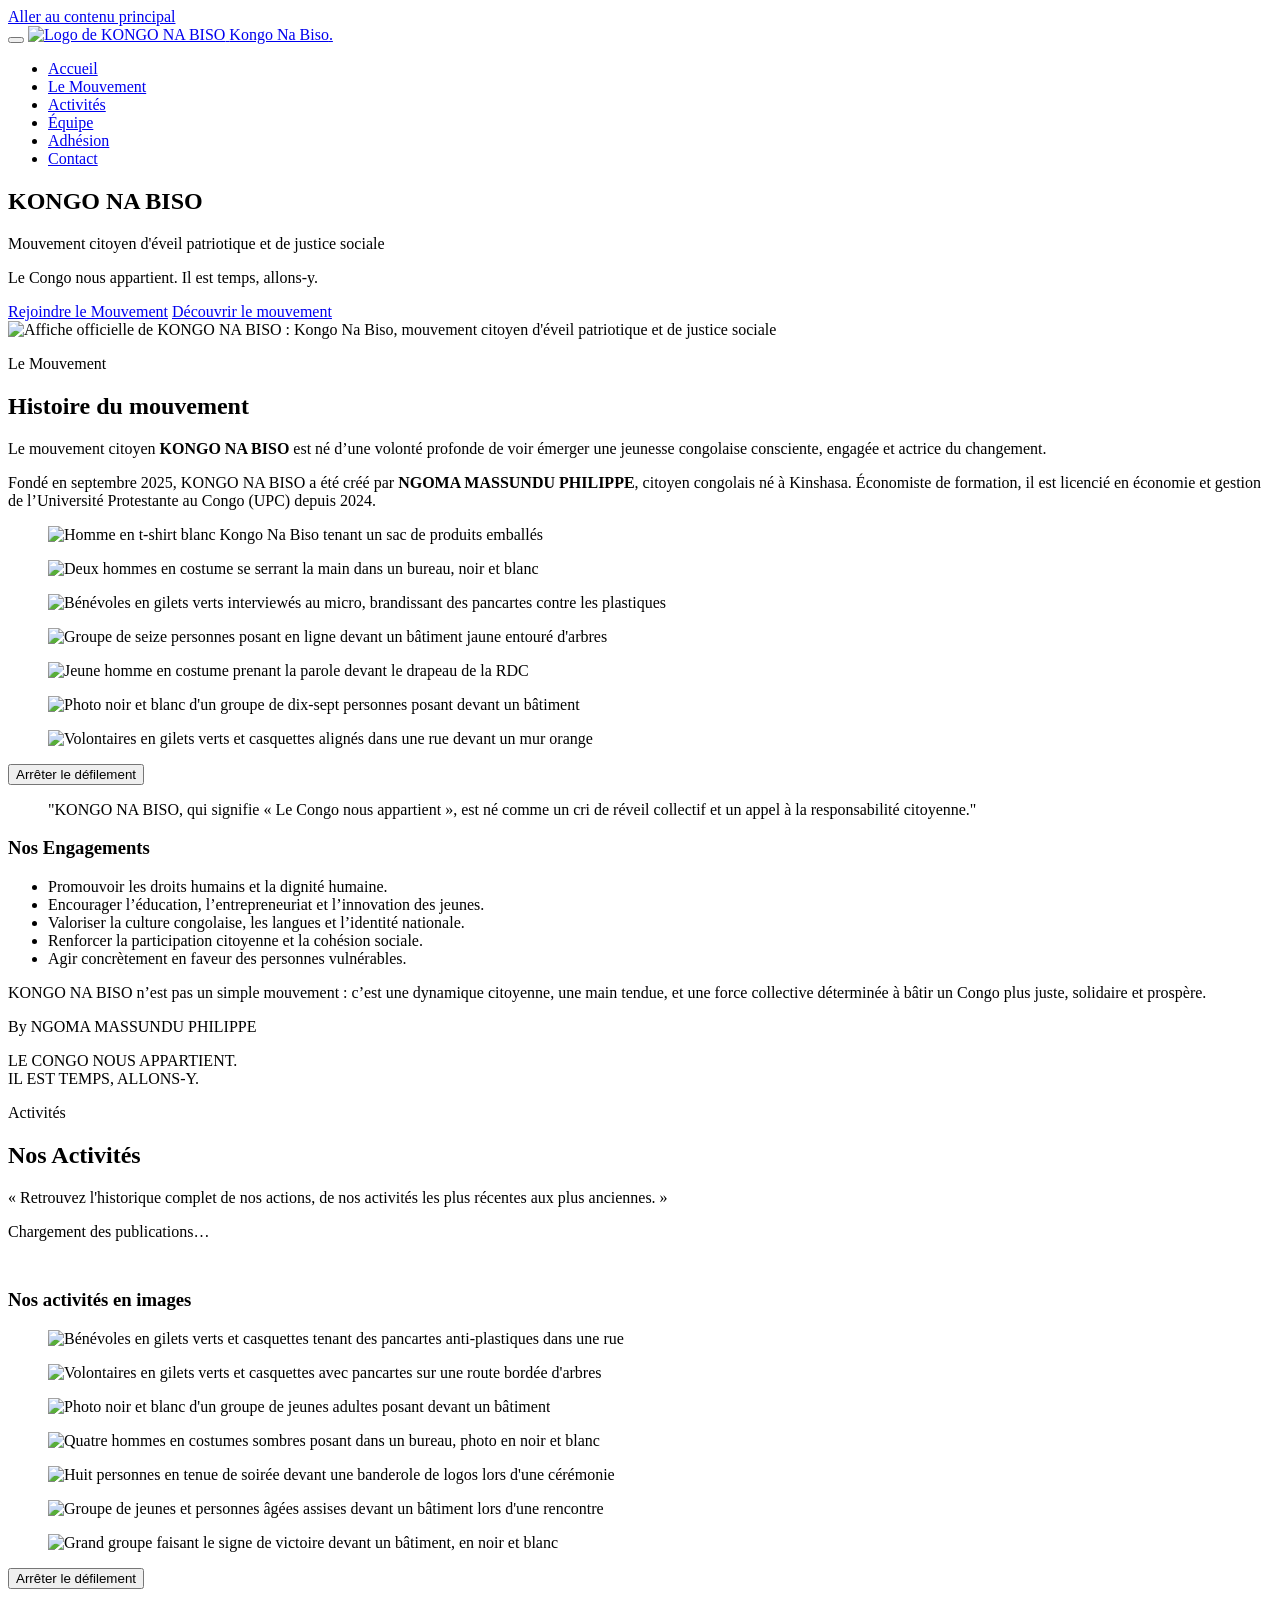
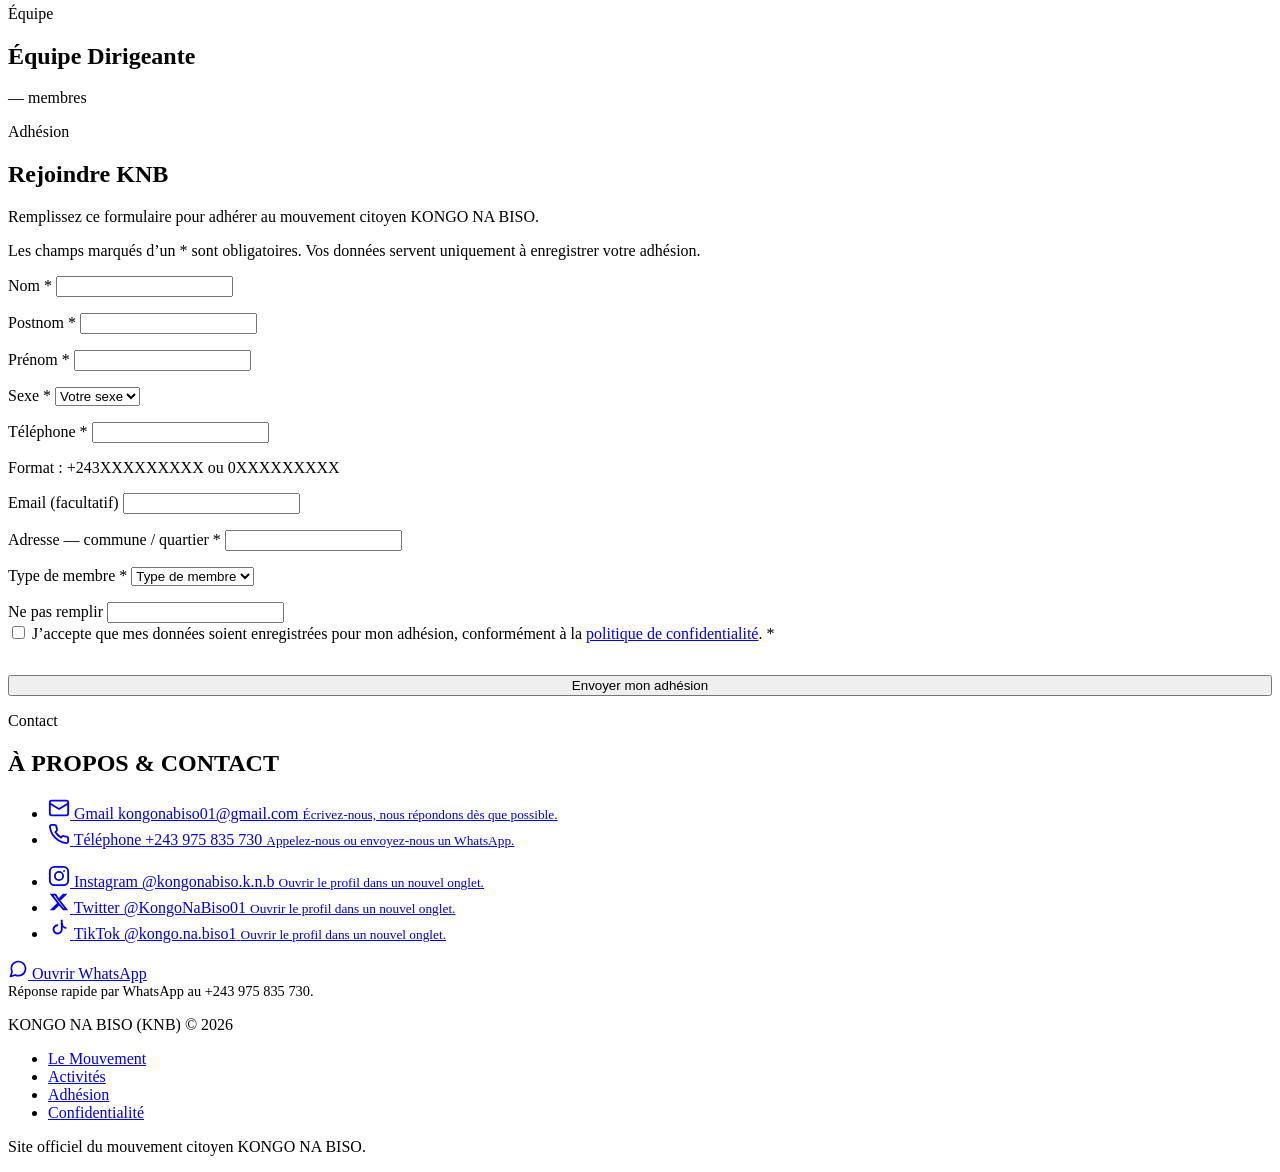
==== index.html @ eebf5d8b "Update index.html" ====
<!DOCTYPE html>
<html lang="fr">
<head>
  <meta charset="UTF-8">
  <meta name="viewport" content="width=device-width, initial-scale=1.0">
  <title>KONGO NA BISO - Officiel</title>
  <meta name="description" content="Découvrez KONGO NA BISO, le mouvement pour la jeunesse et le développement.">
  <meta name="google-site-verification" content="Lcbsuj1NJbcCSlOqM9GYI_Rh5IQ0i0ESeaaQIp2cb-8">
  <link rel="canonical" href="https://kongo-na-biso.pages.dev/">

  <!-- Open Graph / Facebook -->
  <meta property="og:type" content="website">
  <meta property="og:url" content="https://kongo-na-biso.pages.dev/">
  <meta property="og:title" content="KONGO NA BISO - Officiel">
  <meta property="og:description" content="Découvrez KONGO NA BISO, le mouvement pour la jeunesse et le développement.">
  <meta property="og:image" content="https://kongo-na-biso.pages.dev/assets/img/og-image.jpg">
  <meta property="og:locale" content="fr_FR">
  <meta property="og:site_name" content="KONGO NA BISO">

  <!-- Twitter Card -->
  <meta name="twitter:card" content="summary_large_image">
  <meta name="twitter:url" content="https://kongo-na-biso.pages.dev/">
  <meta name="twitter:title" content="KONGO NA BISO - Officiel">
  <meta name="twitter:description" content="Découvrez KONGO NA BISO, le mouvement pour la jeunesse et le développement.">
  <meta name="twitter:image" content="https://kongo-na-biso.pages.dev/assets/img/og-image.jpg">

  <meta name="theme-color" content="#00a8e8">

  <!-- Favicon -->
  <link rel="icon" href="assets/img/favicon.ico" sizes="any">
  <link rel="icon" type="image/png" sizes="32x32" href="assets/img/favicon-32.png">
  <link rel="apple-touch-icon" href="assets/img/apple-touch-icon.png">

  <!-- Polices : Montserrat (titres) + Open Sans (texte) -->
  <link rel="preconnect" href="https://fonts.googleapis.com">
  <link rel="preconnect" href="https://fonts.gstatic.com" crossorigin>
  <link href="https://fonts.googleapis.com/css2?family=Montserrat:wght@700;800&family=Open+Sans:wght@400;600&display=swap" rel="stylesheet">

  <link rel="stylesheet" href="styles.css">
  <!-- Ajout de la classe .js AVANT le premier rendu (évite un flash des animations) -->
  <script>document.documentElement.classList.add('js');</script>
  <script src="app.js" defer></script>
</head>
<body>
  <a class="skip-link" href="#contenu">Aller au contenu principal</a>

  <!-- ================================================================ EN-TÊTE -->
  <header class="site-header" id="site-header">
    <div class="container header-inner">
      <button class="burger" id="burger-btn" type="button" aria-expanded="false" aria-controls="site-nav" aria-label="Ouvrir le menu de navigation">
        <span aria-hidden="true"></span>
      </button>

      <a class="brand" href="#accueil">
        <img src="assets/img/logo.webp" alt="Logo de KONGO NA BISO" width="40" height="40">
        <span class="brand-name">Kongo Na Biso<span class="dot">.</span></span>
      </a>

      <nav class="site-nav" id="site-nav" aria-label="Navigation principale">
        <ul>
          <li><a href="#accueil">Accueil</a></li>
          <li><a href="#mouvement">Le Mouvement</a></li>
          <li><a href="#activites">Activités</a></li>
          <li><a href="#equipe">Équipe</a></li>
          <li><a href="#adhesion">Adhésion</a></li>
          <li><a href="#contact">Contact</a></li>
        </ul>
      </nav>
    </div>
  </header>
  <div class="nav-backdrop" id="nav-backdrop"></div>

  <main id="contenu">

    <!-- ============================================================== ACCUEIL -->
    <section class="hero" id="accueil" aria-labelledby="hero-title">
      <div class="container hero-inner">
        <div class="hero-copy">
          <h1 id="hero-title" class="hero-anim d1">KONGO NA BISO</h1>
          <p class="hero-sub hero-anim d2">Mouvement citoyen d'éveil patriotique et de justice sociale</p>
          <p class="hero-slogan hero-anim d3">Le Congo nous appartient. Il est temps, allons-y.</p>
          <div class="hero-cta hero-anim d4">
            <a class="btn btn-primary" href="#adhesion">Rejoindre le Mouvement</a>
            <a class="btn btn-ghost" href="#mouvement">Découvrir le mouvement</a>
          </div>
        </div>
      </div>

      <div class="hero-media">
        <picture>
          <source srcset="assets/img/hero-bg.webp" type="image/webp">
          <img src="assets/img/hero-bg.jpg"
               alt="Affiche officielle de KONGO NA BISO : Kongo Na Biso, mouvement citoyen d'éveil patriotique et de justice sociale"
               width="1120" height="960" fetchpriority="high" id="hero-img">
        </picture>
      </div>
    </section>

    <!-- ========================================================== LE MOUVEMENT -->
    <section class="section" id="mouvement" aria-labelledby="mouvement-title">
      <div class="container">
        <header class="section-head reveal">
          <p class="section-kicker">Le Mouvement</p>
          <h2 id="mouvement-title">Histoire du mouvement</h2>
        </header>

        <div class="prose">
          <p class="reveal">Le mouvement citoyen <strong>KONGO NA BISO</strong> est né d’une volonté profonde de voir émerger une jeunesse congolaise consciente, engagée et actrice du changement.</p>

          <p class="reveal reveal-d1">Fondé en septembre 2025, KONGO NA BISO a été créé par <strong>NGOMA MASSUNDU PHILIPPE</strong>, citoyen congolais né à Kinshasa. Économiste de formation, il est licencié en économie et gestion de l’Université Protestante au Congo (UPC) depuis 2024.</p>
        </div>

        <div class="marquee reveal" data-marquee>
          <div class="marquee-track">
            <figure><img src="assets/img/mouv1.webp" alt="Homme en t-shirt blanc Kongo Na Biso tenant un sac de produits emballés" width="720" height="1080" loading="lazy" decoding="async"></figure>
            <figure><img src="assets/img/mouv2.webp" alt="Deux hommes en costume se serrant la main dans un bureau, noir et blanc" width="800" height="1067" loading="lazy" decoding="async"></figure>
            <figure><img src="assets/img/mouv3.webp" alt="Bénévoles en gilets verts interviewés au micro, brandissant des pancartes contre les plastiques" width="724" height="1080" loading="lazy" decoding="async"></figure>
            <figure><img src="assets/img/mouv4.webp" alt="Groupe de seize personnes posant en ligne devant un bâtiment jaune entouré d'arbres" width="800" height="533" loading="lazy" decoding="async"></figure>
            <figure><img src="assets/img/mouv5.webp" alt="Jeune homme en costume prenant la parole devant le drapeau de la RDC" width="800" height="533" loading="lazy" decoding="async"></figure>
            <figure><img src="assets/img/mouv6.webp" alt="Photo noir et blanc d'un groupe de dix-sept personnes posant devant un bâtiment" width="800" height="444" loading="lazy" decoding="async"></figure>
            <figure><img src="assets/img/mouv7.webp" alt="Volontaires en gilets verts et casquettes alignés dans une rue devant un mur orange" width="800" height="536" loading="lazy" decoding="async"></figure>
          </div>
        </div>
        <div class="marquee-tools">
          <button class="marquee-toggle" type="button" data-marquee-toggle aria-pressed="false">Arrêter le défilement</button>
        </div>

        <blockquote class="quote reveal">
          <p data-typewriter>"KONGO NA BISO, qui signifie « Le Congo nous appartient », est né comme un cri de réveil collectif et un appel à la responsabilité citoyenne."</p>
        </blockquote>

        <div class="prose">
          <h3 class="reveal">Nos Engagements</h3>
          <ul class="engagements reveal">
            <li>Promouvoir les droits humains et la dignité humaine.</li>
            <li>Encourager l’éducation, l’entrepreneuriat et l’innovation des jeunes.</li>
            <li>Valoriser la culture congolaise, les langues et l’identité nationale.</li>
            <li>Renforcer la participation citoyenne et la cohésion sociale.</li>
            <li>Agir concrètement en faveur des personnes vulnérables.</li>
          </ul>

          <p class="reveal reveal-d1">KONGO NA BISO n’est pas un simple mouvement : c’est une dynamique citoyenne, une main tendue, et une force collective déterminée à bâtir un Congo plus juste, solidaire et prospère.</p>

          <p class="signature reveal reveal-d2">By NGOMA MASSUNDU PHILIPPE</p>

          <p class="closing-tag reveal reveal-d2">LE CONGO NOUS APPARTIENT.<br>IL EST TEMPS, ALLONS-Y.</p>
        </div>
      </div>
    </section>

    <!-- ============================================================ ACTIVITÉS -->
    <section class="section section-alt" id="activites" aria-labelledby="activites-title">
      <div class="container">
        <header class="section-head reveal">
          <p class="section-kicker">Activités</p>
          <h2 id="activites-title">Nos Activités</h2>
          <p class="section-lead">« Retrouvez l'historique complet de nos actions, de nos activités les plus récentes aux plus anciennes. »</p>
        </header>

        <div id="activities-grid" class="cards-grid" aria-live="polite"></div>
        <div id="activities-status" class="feed-status" role="status">
          <p>Chargement des publications…</p>
        </div>
        <noscript>
          <div class="feed-status"><p>Activez JavaScript pour afficher la liste de nos publications.</p></div>
        </noscript>

        <h3 class="reveal" style="margin-top: clamp(2rem, 5vw, 3rem);">Nos activités en images</h3>
        <div class="marquee reveal" data-marquee>
          <div class="marquee-track">
            <figure><img src="assets/img/photo2.webp" alt="Bénévoles en gilets verts et casquettes tenant des pancartes anti-plastiques dans une rue" width="800" height="495" loading="lazy" decoding="async"></figure>
            <figure><img src="assets/img/photo3.webp" alt="Volontaires en gilets verts et casquettes avec pancartes sur une route bordée d'arbres" width="800" height="533" loading="lazy" decoding="async"></figure>
            <figure><img src="assets/img/photo4.webp" alt="Photo noir et blanc d'un groupe de jeunes adultes posant devant un bâtiment" width="800" height="445" loading="lazy" decoding="async"></figure>
            <figure><img src="assets/img/photo5.webp" alt="Quatre hommes en costumes sombres posant dans un bureau, photo en noir et blanc" width="800" height="1067" loading="lazy" decoding="async"></figure>
            <figure><img src="assets/img/photo6.webp" alt="Huit personnes en tenue de soirée devant une banderole de logos lors d'une cérémonie" width="800" height="533" loading="lazy" decoding="async"></figure>
            <figure><img src="assets/img/photo7.webp" alt="Groupe de jeunes et personnes âgées assises devant un bâtiment lors d'une rencontre" width="800" height="533" loading="lazy" decoding="async"></figure>
            <figure><img src="assets/img/photo8.webp" alt="Grand groupe faisant le signe de victoire devant un bâtiment, en noir et blanc" width="800" height="481" loading="lazy" decoding="async"></figure>
          </div>
        </div>
        <div class="marquee-tools">
          <button class="marquee-toggle" type="button" data-marquee-toggle aria-pressed="false">Arrêter le défilement</button>
        </div>
      </div>
    </section>

    <!-- ================================================================ ÉQUIPE -->
    <section class="section" id="equipe" aria-labelledby="equipe-title">
      <div class="container">
        <header class="section-head reveal">
          <p class="section-kicker">Équipe</p>
          <h2 id="equipe-title">Équipe Dirigeante</h2>
          <p class="team-count"><span id="team-count" data-count="0">—</span> <span class="team-count-label">membres</span></p>
        </header>

        <div id="team-grid" class="team-grid" aria-live="polite">
          <!-- Squelettes de chargement (remplacés par data/membres.json) -->
          <div class="skeleton-card" aria-hidden="true"><div class="skeleton-img"></div><div class="skeleton-line"></div><div class="skeleton-line short"></div></div>
          <div class="skeleton-card" aria-hidden="true"><div class="skeleton-img"></div><div class="skeleton-line"></div><div class="skeleton-line short"></div></div>
          <div class="skeleton-card" aria-hidden="true"><div class="skeleton-img"></div><div class="skeleton-line"></div><div class="skeleton-line short"></div></div>
          <div class="skeleton-card" aria-hidden="true"><div class="skeleton-img"></div><div class="skeleton-line"></div><div class="skeleton-line short"></div></div>
          <div class="skeleton-card" aria-hidden="true"><div class="skeleton-img"></div><div class="skeleton-line"></div><div class="skeleton-line short"></div></div>
          <div class="skeleton-card" aria-hidden="true"><div class="skeleton-img"></div><div class="skeleton-line"></div><div class="skeleton-line short"></div></div>
        </div>
        <div id="team-status" class="feed-status" role="status" hidden></div>
        <noscript>
          <div class="feed-status"><p>Activez JavaScript pour afficher l'équipe dirigeante. Vous pouvez aussi nous écrire à kongonabiso01@gmail.com.</p></div>
        </noscript>
      </div>
    </section>

    <!-- ============================================================= ADHÉSION -->
    <section class="section section-alt" id="adhesion" aria-labelledby="adhesion-title">
      <div class="container">
        <header class="section-head center reveal">
          <p class="section-kicker">Adhésion</p>
          <h2 id="adhesion-title">Rejoindre KNB</h2>
          <p class="section-lead">Remplissez ce formulaire pour adhérer au mouvement citoyen KONGO NA BISO.</p>
        </header>

        <div class="form-wrap reveal">
          <div id="form-status" class="form-status" role="alert" hidden></div>

          <form id="adhesion-form" novalidate>
            <p class="form-intro">Les champs marqués d’un <span class="req" aria-hidden="true">*</span> sont obligatoires. Vos données servent uniquement à enregistrer votre adhésion.</p>

            <div class="form-grid cols-2">
              <div class="field">
                <label for="f-nom">Nom <span class="req" aria-hidden="true">*</span></label>
                <input type="text" id="f-nom" name="nom" autocomplete="family-name" required aria-describedby="e-nom">
                <p class="field-error" id="e-nom"></p>
              </div>

              <div class="field">
                <label for="f-postnom">Postnom <span class="req" aria-hidden="true">*</span></label>
                <input type="text" id="f-postnom" name="postnom" required aria-describedby="e-postnom">
                <p class="field-error" id="e-postnom"></p>
              </div>

              <div class="field">
                <label for="f-prenom">Prénom <span class="req" aria-hidden="true">*</span></label>
                <input type="text" id="f-prenom" name="prenom" autocomplete="given-name" required aria-describedby="e-prenom">
                <p class="field-error" id="e-prenom"></p>
              </div>

              <div class="field">
                <label for="f-sexe">Sexe <span class="req" aria-hidden="true">*</span></label>
                <select id="f-sexe" name="sexe" required aria-describedby="e-sexe">
                  <option value="" selected disabled>Votre sexe</option>
                  <option value="M">Masculin</option>
                  <option value="F">Féminin</option>
                </select>
                <p class="field-error" id="e-sexe"></p>
              </div>

              <div class="field">
                <label for="f-telephone">Téléphone <span class="req" aria-hidden="true">*</span></label>
                <input type="tel" id="f-telephone" name="telephone" inputmode="tel" autocomplete="tel" required aria-describedby="h-telephone e-telephone">
                <p class="hint" id="h-telephone">Format : +243XXXXXXXXX ou 0XXXXXXXXX</p>
                <p class="field-error" id="e-telephone"></p>
              </div>

              <div class="field">
                <label for="f-email">Email (facultatif)</label>
                <input type="email" id="f-email" name="email" autocomplete="email" aria-describedby="e-email">
                <p class="field-error" id="e-email"></p>
              </div>

              <div class="field span-2">
                <label for="f-adresse">Adresse — commune / quartier <span class="req" aria-hidden="true">*</span></label>
                <input type="text" id="f-adresse" name="adresse" autocomplete="street-address" required aria-describedby="e-adresse">
                <p class="field-error" id="e-adresse"></p>
              </div>

              <div class="field span-2">
                <label for="f-type">Type de membre <span class="req" aria-hidden="true">*</span></label>
                <select id="f-type" name="type_membre" required aria-describedby="e-type">
                  <option value="" selected disabled>Type de membre</option>
                  <option value="Actif">Membre Actif</option>
                  <option value="Passif">Membre Passif</option>
                </select>
                <p class="field-error" id="e-type"></p>
              </div>
            </div>

            <!-- Champ piège anti-robot : doit rester vide -->
            <div class="honeypot" aria-hidden="true">
              <label for="f-website">Ne pas remplir</label>
              <input type="text" id="f-website" name="website" tabindex="-1" autocomplete="off">
            </div>

            <!-- Emplacement Cloudflare Turnstile (activé si TURNSTILE_SITE_KEY est renseigné) -->
            <div id="turnstile-slot"></div>

            <div class="consent">
              <input type="checkbox" id="f-consentement" name="consentement" required aria-describedby="e-consentement">
              <label for="f-consentement">J’accepte que mes données soient enregistrées pour mon adhésion, conformément à la <a href="confidentialite.html" target="_blank" rel="noopener noreferrer">politique de confidentialité</a>. <span class="req" aria-hidden="true">*</span></label>
            </div>
            <p class="field-error" id="e-consentement"></p>

            <button type="submit" class="btn btn-primary" id="submit-btn" style="width: 100%; margin-top: 1rem;">
              Envoyer mon adhésion
            </button>
          </form>

          <div id="form-success" class="form-success" hidden>
            <div class="check" aria-hidden="true">
              <svg width="30" height="30" viewBox="0 0 24 24" fill="none" stroke="#fff" stroke-width="3" stroke-linecap="round" stroke-linejoin="round"><polyline points="20 6 9 17 4 12"/></svg>
            </div>
            <h3>Merci, votre adhésion a bien été enregistrée</h3>
            <p>Votre demande a bien été transmise à KONGO NA BISO.</p>
            <a class="btn btn-outline" href="#accueil">Retour à l'accueil</a>
          </div>
        </div>
      </div>
    </section>

    <!-- =============================================================== CONTACT -->
    <section class="section" id="contact" aria-labelledby="contact-title">
      <div class="container">
        <header class="section-head reveal">
          <p class="section-kicker">Contact</p>
          <h2 id="contact-title">À PROPOS &amp; CONTACT</h2>
        </header>

        <div class="contact-grid">
          <ul class="contact-list reveal">
            <li>
              <a href="mailto:kongonabiso01@gmail.com">
                <svg width="22" height="22" viewBox="0 0 24 24" fill="none" stroke="currentColor" stroke-width="2" aria-hidden="true"><rect x="2" y="4" width="20" height="16" rx="2"/><path d="m2 7 10 6 10-6"/></svg>
                <span class="contact-body">
                  <span class="contact-key">Gmail</span>
                  <span class="contact-val">kongonabiso01@gmail.com</span>
                  <small>Écrivez-nous, nous répondons dès que possible.</small>
                </span>
              </a>
            </li>
            <li>
              <a href="tel:+243975835730">
                <svg width="22" height="22" viewBox="0 0 24 24" fill="none" stroke="currentColor" stroke-width="2" aria-hidden="true"><path d="M22 16.9v3a2 2 0 0 1-2.2 2 19.8 19.8 0 0 1-8.6-3.1 19.5 19.5 0 0 1-6-6A19.8 19.8 0 0 1 2.1 4.2 2 2 0 0 1 4.1 2h3a2 2 0 0 1 2 1.7c.1 1 .4 1.9.7 2.8a2 2 0 0 1-.5 2.1L8.1 9.9a16 16 0 0 0 6 6l1.3-1.3a2 2 0 0 1 2.1-.4c.9.3 1.8.6 2.8.7a2 2 0 0 1 1.7 2Z"/></svg>
                <span class="contact-body">
                  <span class="contact-key">Téléphone</span>
                  <span class="contact-val">+243 975 835 730</span>
                  <small>Appelez-nous ou envoyez-nous un WhatsApp.</small>
                </span>
              </a>
            </li>
          </ul>

          <ul class="contact-list reveal">
            <li>
              <a href="https://www.instagram.com/kongonabiso.k.n.b/" target="_blank" rel="noopener noreferrer">
                <svg width="22" height="22" viewBox="0 0 24 24" fill="none" stroke="currentColor" stroke-width="2" aria-hidden="true"><rect x="2" y="2" width="20" height="20" rx="5"/><circle cx="12" cy="12" r="4.5"/><circle cx="17.5" cy="6.5" r="1" fill="currentColor" stroke="none"/></svg>
                <span class="contact-body">
                  <span class="contact-key">Instagram</span>
                  <span class="contact-val">@kongonabiso.k.n.b</span>
                  <small>Ouvrir le profil dans un nouvel onglet.</small>
                </span>
              </a>
            </li>
            <li>
              <a href="https://twitter.com/KongoNaBiso01" target="_blank" rel="noopener noreferrer">
                <svg width="22" height="22" viewBox="0 0 24 24" fill="none" stroke="currentColor" stroke-width="2" aria-hidden="true"><path d="M4 4l7.2 9.3L4.4 20h2.1l5.6-5.7L16.8 20H20l-7.5-9.7L18.9 4h-2.1l-5.2 5.3L8.2 4H4Z"/></svg>
                <span class="contact-body">
                  <span class="contact-key">Twitter</span>
                  <span class="contact-val">@KongoNaBiso01</span>
                  <small>Ouvrir le profil dans un nouvel onglet.</small>
                </span>
              </a>
            </li>
            <li>
              <a href="https://www.tiktok.com/@kongo.na.biso1" target="_blank" rel="noopener noreferrer">
                <svg width="22" height="22" viewBox="0 0 24 24" fill="none" stroke="currentColor" stroke-width="2" aria-hidden="true"><path d="M15 3v10.5a4.5 4.5 0 1 1-4-4.5"/><path d="M15 6.5A5.5 5.5 0 0 0 20 12"/></svg>
                <span class="contact-body">
                  <span class="contact-key">TikTok</span>
                  <span class="contact-val">@kongo.na.biso1</span>
                  <small>Ouvrir le profil dans un nouvel onglet.</small>
                </span>
              </a>
            </li>
          </ul>
        </div>

        <div class="contact-actions reveal">
          <a class="btn btn-whatsapp" href="https://wa.me/243975835730?text=Bonjour%20KONGO%20NA%20BISO%2C%20je%20souhaite%20des%20informations%20sur%20le%20mouvement." target="_blank" rel="noopener noreferrer">
            <svg width="20" height="20" viewBox="0 0 24 24" fill="none" stroke="currentColor" stroke-width="2" stroke-linecap="round" stroke-linejoin="round" aria-hidden="true"><path d="M21 11.5a8.38 8.38 0 0 1-.9 3.8 8.5 8.5 0 0 1-7.6 4.7 8.38 8.38 0 0 1-3.8-.9L3 21l1.9-5.7a8.38 8.38 0 0 1-.9-3.8 8.5 8.5 0 0 1 4.7-7.6 8.38 8.38 0 0 1 3.8-.9h.5a8.48 8.48 0 0 1 8 8v.5z"/></svg>
            Ouvrir WhatsApp
          </a>
          <p class="section-lead" style="font-size: 0.9rem; margin: 0;">Réponse rapide par WhatsApp au +243 975 835 730.</p>
        </div>
      </div>
    </section>
  </main>

  <!-- ================================================================ PIED -->
  <footer class="site-footer">
    <div class="container footer-inner">
      <p class="footer-brand">KONGO NA BISO (KNB) © 2026</p>
      <nav aria-label="Liens de pied de page">
        <ul>
          <li><a href="#mouvement">Le Mouvement</a></li>
          <li><a href="#activites">Activités</a></li>
          <li><a href="#adhesion">Adhésion</a></li>
          <li><a href="confidentialite.html">Confidentialité</a></li>
        </ul>
      </nav>
      <p class="footer-legal">Site officiel du mouvement citoyen KONGO NA BISO.</p>
    </div>
  </footer>
</body>
</html>
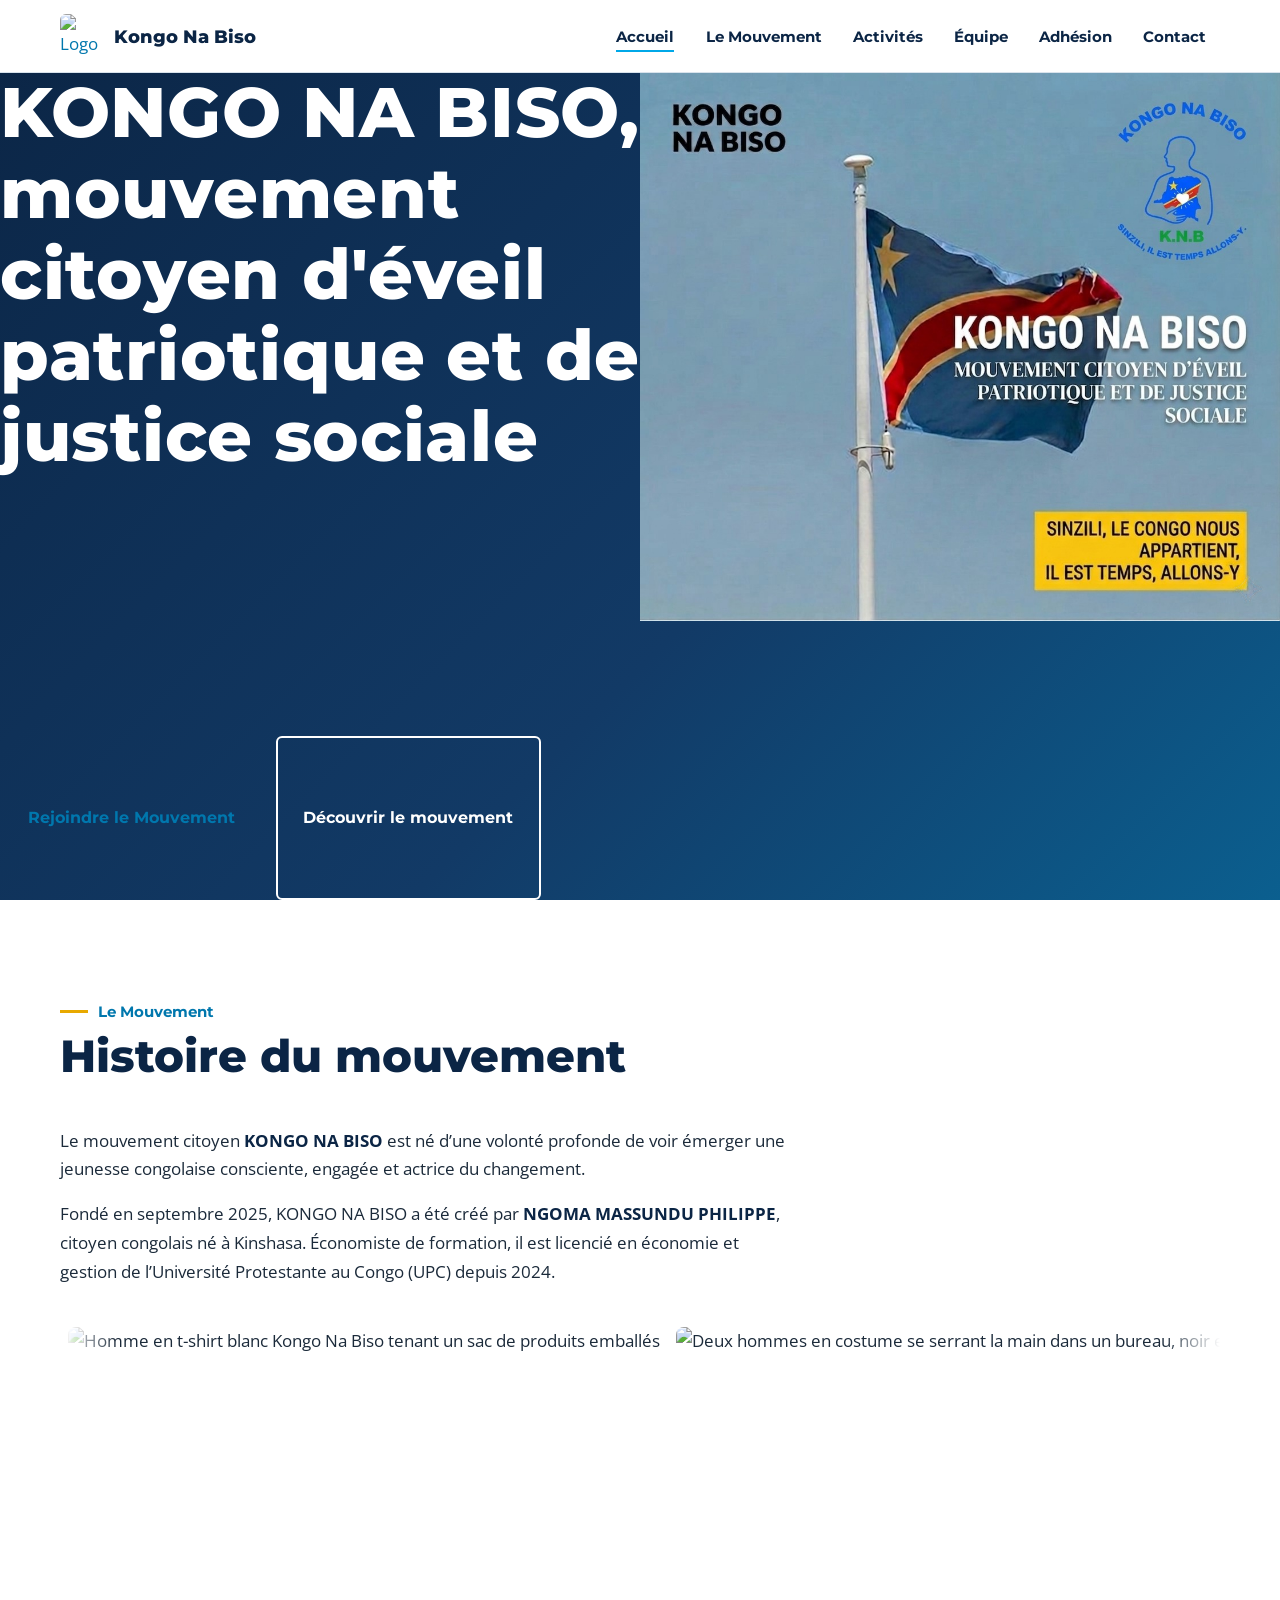
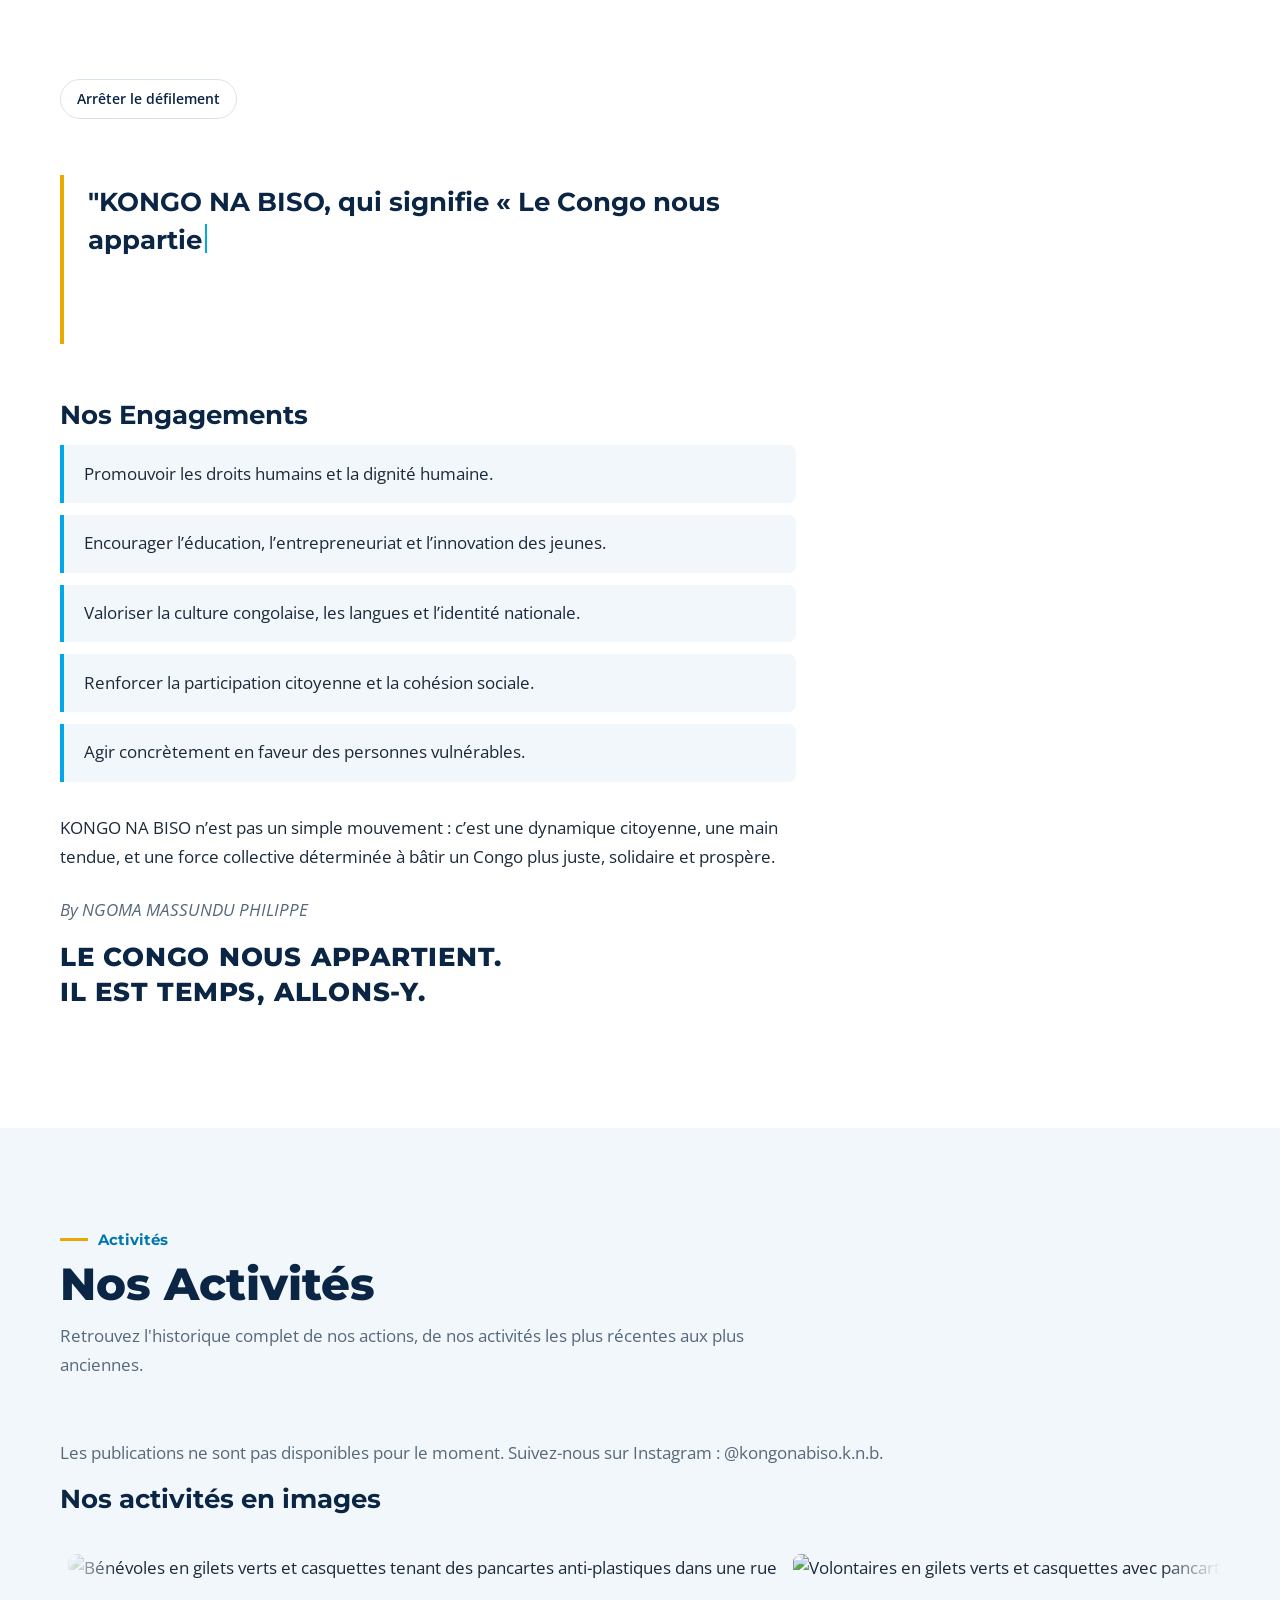
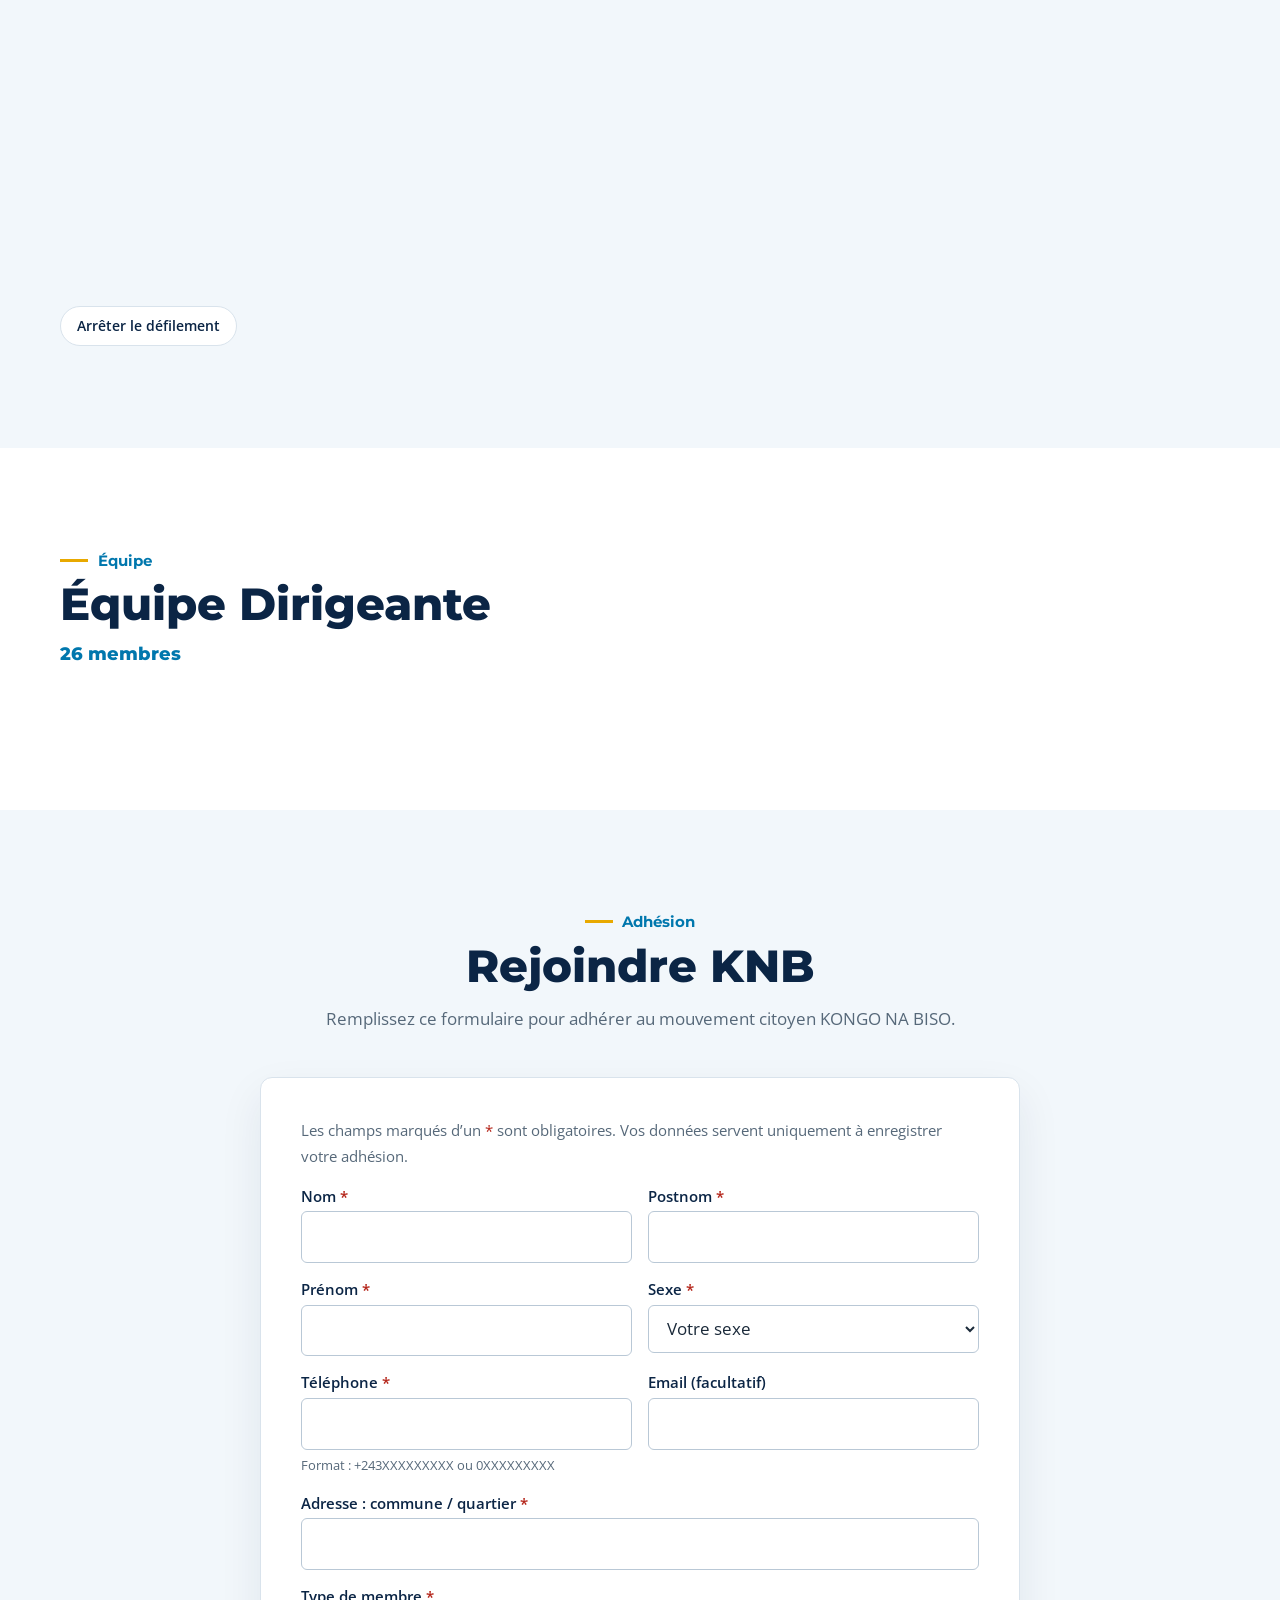
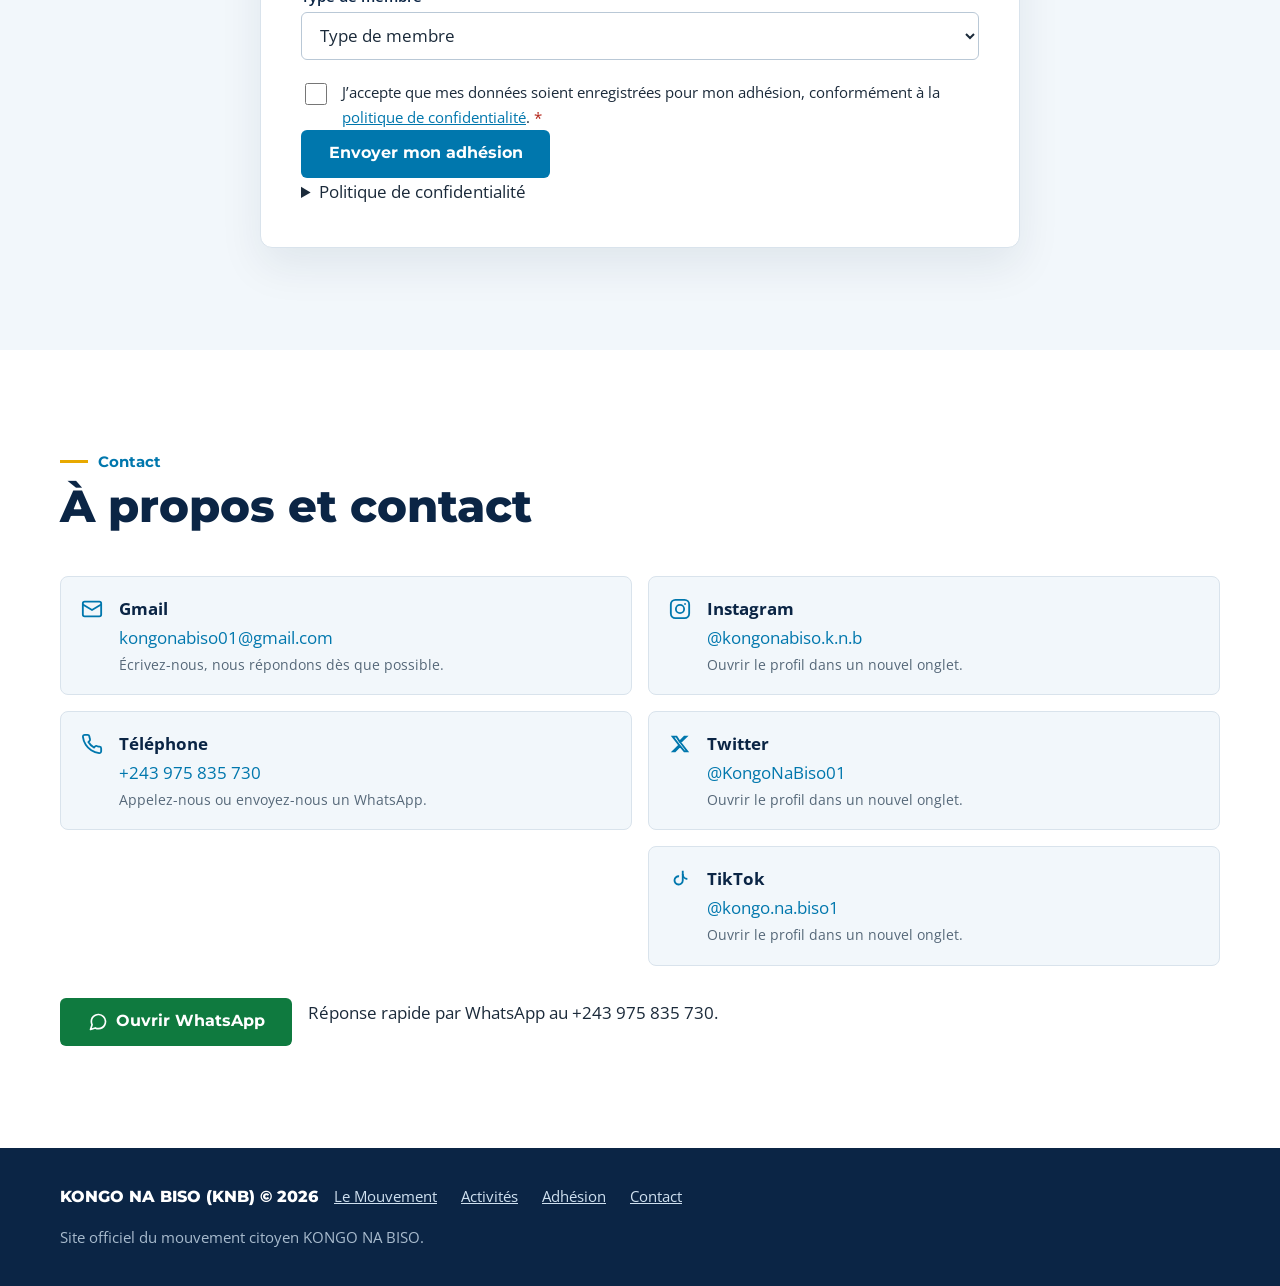
==== commit 6c7c2a9b: "Update index.html" ====
--- a/index.html
+++ b/index.html
@@ -4,42 +4,24 @@
   <meta charset="UTF-8">
   <meta name="viewport" content="width=device-width, initial-scale=1.0">
   <title>KONGO NA BISO - Officiel</title>
-  <meta name="description" content="Découvrez KONGO NA BISO, le mouvement pour la jeunesse et le développement.">
+  <meta name="description" content="KONGO NA BISO : mouvement citoyen d'éveil patriotique et de justice sociale. Découvrez le mouvement, ses activités et rejoignez-nous.">
+  <meta name="theme-color" content="#00a8e8">
+  <meta property="og:type" content="website">
+  <meta property="og:title" content="KONGO NA BISO - Officiel">
+  <meta property="og:description" content="Mouvement citoyen d'éveil patriotique et de justice sociale. Le Congo nous appartient. Il est temps, allons-y.">
+  <meta property="og:locale" content="fr_FR">
   <meta name="google-site-verification" content="Lcbsuj1NJbcCSlOqM9GYI_Rh5IQ0i0ESeaaQIp2cb-8">
-  <link rel="canonical" href="https://kongo-na-biso.pages.dev/">
-
-  <!-- Open Graph / Facebook -->
-  <meta property="og:type" content="website">
-  <meta property="og:url" content="https://kongo-na-biso.pages.dev/">
-  <meta property="og:title" content="KONGO NA BISO - Officiel">
-  <meta property="og:description" content="Découvrez KONGO NA BISO, le mouvement pour la jeunesse et le développement.">
-  <meta property="og:image" content="https://kongo-na-biso.pages.dev/assets/img/og-image.jpg">
-  <meta property="og:locale" content="fr_FR">
-  <meta property="og:site_name" content="KONGO NA BISO">
-
-  <!-- Twitter Card -->
-  <meta name="twitter:card" content="summary_large_image">
-  <meta name="twitter:url" content="https://kongo-na-biso.pages.dev/">
-  <meta name="twitter:title" content="KONGO NA BISO - Officiel">
-  <meta name="twitter:description" content="Découvrez KONGO NA BISO, le mouvement pour la jeunesse et le développement.">
-  <meta name="twitter:image" content="https://kongo-na-biso.pages.dev/assets/img/og-image.jpg">
-
-  <meta name="theme-color" content="#00a8e8">
-
-  <!-- Favicon -->
-  <link rel="icon" href="assets/img/favicon.ico" sizes="any">
-  <link rel="icon" type="image/png" sizes="32x32" href="assets/img/favicon-32.png">
-  <link rel="apple-touch-icon" href="assets/img/apple-touch-icon.png">
-
-  <!-- Polices : Montserrat (titres) + Open Sans (texte) -->
+  <link rel="icon" href="logo.jpeg">
+  <link rel="apple-touch-icon" href="logo.jpeg">
+
+  <!-- L'affiche d'accueil est chargée en priorité : elle s'affiche dès l'arrivée -->
+  <link rel="preload" as="image" href="h%C3%A9ros-bg.jpg">
+
   <link rel="preconnect" href="https://fonts.googleapis.com">
   <link rel="preconnect" href="https://fonts.gstatic.com" crossorigin>
-  <link href="https://fonts.googleapis.com/css2?family=Montserrat:wght@700;800&family=Open+Sans:wght@400;600&display=swap" rel="stylesheet">
-
+  <link href="https://fonts.googleapis.com/css2?family=Montserrat:wght@600;700;800&family=Open+Sans:wght@400;600&display=swap" rel="stylesheet">
   <link rel="stylesheet" href="styles.css">
-  <!-- Ajout de la classe .js AVANT le premier rendu (évite un flash des animations) -->
   <script>document.documentElement.classList.add('js');</script>
-  <script src="app.js" defer></script>
 </head>
 <body>
   <a class="skip-link" href="#contenu">Aller au contenu principal</a>
@@ -47,15 +29,10 @@
   <!-- ================================================================ EN-TÊTE -->
   <header class="site-header" id="site-header">
     <div class="container header-inner">
-      <button class="burger" id="burger-btn" type="button" aria-expanded="false" aria-controls="site-nav" aria-label="Ouvrir le menu de navigation">
-        <span aria-hidden="true"></span>
-      </button>
-
       <a class="brand" href="#accueil">
-        <img src="assets/img/logo.webp" alt="Logo de KONGO NA BISO" width="40" height="40">
-        <span class="brand-name">Kongo Na Biso<span class="dot">.</span></span>
+        <img src="logo.jpeg" alt="Logo de KONGO NA BISO" width="44" height="44">
+        <span class="brand-name">Kongo Na Biso</span>
       </a>
-
       <nav class="site-nav" id="site-nav" aria-label="Navigation principale">
         <ul>
           <li><a href="#accueil">Accueil</a></li>
@@ -66,6 +43,7 @@
           <li><a href="#contact">Contact</a></li>
         </ul>
       </nav>
+      <button class="burger" id="burger-btn" type="button" aria-expanded="false" aria-controls="site-nav" aria-label="Ouvrir le menu de navigation"><span aria-hidden="true"></span></button>
     </div>
   </header>
   <div class="nav-backdrop" id="nav-backdrop"></div>
@@ -73,26 +51,15 @@
   <main id="contenu">
 
     <!-- ============================================================== ACCUEIL -->
+    <!-- L'affiche officielle contient déjà le titre et le slogan : on l'affiche en entier, sans la couper. -->
     <section class="hero" id="accueil" aria-labelledby="hero-title">
-      <div class="container hero-inner">
-        <div class="hero-copy">
-          <h1 id="hero-title" class="hero-anim d1">KONGO NA BISO</h1>
-          <p class="hero-sub hero-anim d2">Mouvement citoyen d'éveil patriotique et de justice sociale</p>
-          <p class="hero-slogan hero-anim d3">Le Congo nous appartient. Il est temps, allons-y.</p>
-          <div class="hero-cta hero-anim d4">
-            <a class="btn btn-primary" href="#adhesion">Rejoindre le Mouvement</a>
-            <a class="btn btn-ghost" href="#mouvement">Découvrir le mouvement</a>
-          </div>
-        </div>
+      <h1 id="hero-title" class="sr-only">KONGO NA BISO, mouvement citoyen d'éveil patriotique et de justice sociale</h1>
+      <div class="hero-frame">
+        <img class="hero-img" src="h%C3%A9ros-bg.jpg" alt="Affiche officielle de KONGO NA BISO : mouvement citoyen d'éveil patriotique et de justice sociale. Le Congo nous appartient. Il est temps, allons-y." fetchpriority="high" decoding="async">
       </div>
-
-      <div class="hero-media">
-        <picture>
-          <source srcset="assets/img/hero-bg.webp" type="image/webp">
-          <img src="assets/img/hero-bg.jpg"
-               alt="Affiche officielle de KONGO NA BISO : Kongo Na Biso, mouvement citoyen d'éveil patriotique et de justice sociale"
-               width="1120" height="960" fetchpriority="high" id="hero-img">
-        </picture>
+      <div class="hero-cta">
+        <a class="btn btn-light" href="#adhesion">Rejoindre le Mouvement</a>
+        <a class="btn btn-ghost" href="#mouvement">Découvrir le mouvement</a>
       </div>
     </section>
 
@@ -106,19 +73,18 @@
 
         <div class="prose">
           <p class="reveal">Le mouvement citoyen <strong>KONGO NA BISO</strong> est né d’une volonté profonde de voir émerger une jeunesse congolaise consciente, engagée et actrice du changement.</p>
-
           <p class="reveal reveal-d1">Fondé en septembre 2025, KONGO NA BISO a été créé par <strong>NGOMA MASSUNDU PHILIPPE</strong>, citoyen congolais né à Kinshasa. Économiste de formation, il est licencié en économie et gestion de l’Université Protestante au Congo (UPC) depuis 2024.</p>
         </div>
 
         <div class="marquee reveal" data-marquee>
           <div class="marquee-track">
-            <figure><img src="assets/img/mouv1.webp" alt="Homme en t-shirt blanc Kongo Na Biso tenant un sac de produits emballés" width="720" height="1080" loading="lazy" decoding="async"></figure>
-            <figure><img src="assets/img/mouv2.webp" alt="Deux hommes en costume se serrant la main dans un bureau, noir et blanc" width="800" height="1067" loading="lazy" decoding="async"></figure>
-            <figure><img src="assets/img/mouv3.webp" alt="Bénévoles en gilets verts interviewés au micro, brandissant des pancartes contre les plastiques" width="724" height="1080" loading="lazy" decoding="async"></figure>
-            <figure><img src="assets/img/mouv4.webp" alt="Groupe de seize personnes posant en ligne devant un bâtiment jaune entouré d'arbres" width="800" height="533" loading="lazy" decoding="async"></figure>
-            <figure><img src="assets/img/mouv5.webp" alt="Jeune homme en costume prenant la parole devant le drapeau de la RDC" width="800" height="533" loading="lazy" decoding="async"></figure>
-            <figure><img src="assets/img/mouv6.webp" alt="Photo noir et blanc d'un groupe de dix-sept personnes posant devant un bâtiment" width="800" height="444" loading="lazy" decoding="async"></figure>
-            <figure><img src="assets/img/mouv7.webp" alt="Volontaires en gilets verts et casquettes alignés dans une rue devant un mur orange" width="800" height="536" loading="lazy" decoding="async"></figure>
+            <figure><img src="mouv1.jpg" alt="Homme en t-shirt blanc Kongo Na Biso tenant un sac de produits emballés" loading="lazy" decoding="async"></figure>
+            <figure><img src="mouv2.jpg" alt="Deux hommes en costume se serrant la main dans un bureau, noir et blanc" loading="lazy" decoding="async"></figure>
+            <figure><img src="mouv3.jpg" alt="Bénévoles en gilets verts interviewés au micro, brandissant des pancartes contre les plastiques" loading="lazy" decoding="async"></figure>
+            <figure><img src="mouv4.jpg" alt="Groupe de seize personnes posant en ligne devant un bâtiment jaune entouré d'arbres" loading="lazy" decoding="async"></figure>
+            <figure><img src="mouv5.jpg" alt="Jeune homme en costume prenant la parole devant le drapeau de la RDC" loading="lazy" decoding="async"></figure>
+            <figure><img src="mouv6.jpg" alt="Photo noir et blanc d'un groupe de dix-sept personnes posant devant un bâtiment" loading="lazy" decoding="async"></figure>
+            <figure><img src="mouv7.jpg" alt="Volontaires en gilets verts et casquettes alignés dans une rue devant un mur orange" loading="lazy" decoding="async"></figure>
           </div>
         </div>
         <div class="marquee-tools">
@@ -138,11 +104,8 @@
             <li>Renforcer la participation citoyenne et la cohésion sociale.</li>
             <li>Agir concrètement en faveur des personnes vulnérables.</li>
           </ul>
-
           <p class="reveal reveal-d1">KONGO NA BISO n’est pas un simple mouvement : c’est une dynamique citoyenne, une main tendue, et une force collective déterminée à bâtir un Congo plus juste, solidaire et prospère.</p>
-
           <p class="signature reveal reveal-d2">By NGOMA MASSUNDU PHILIPPE</p>
-
           <p class="closing-tag reveal reveal-d2">LE CONGO NOUS APPARTIENT.<br>IL EST TEMPS, ALLONS-Y.</p>
         </div>
       </div>
@@ -154,27 +117,23 @@
         <header class="section-head reveal">
           <p class="section-kicker">Activités</p>
           <h2 id="activites-title">Nos Activités</h2>
-          <p class="section-lead">« Retrouvez l'historique complet de nos actions, de nos activités les plus récentes aux plus anciennes. »</p>
+          <p class="section-lead">Retrouvez l'historique complet de nos actions, de nos activités les plus récentes aux plus anciennes.</p>
         </header>
 
         <div id="activities-grid" class="cards-grid" aria-live="polite"></div>
-        <div id="activities-status" class="feed-status" role="status">
-          <p>Chargement des publications…</p>
-        </div>
-        <noscript>
-          <div class="feed-status"><p>Activez JavaScript pour afficher la liste de nos publications.</p></div>
-        </noscript>
-
-        <h3 class="reveal" style="margin-top: clamp(2rem, 5vw, 3rem);">Nos activités en images</h3>
+        <div id="activities-status" class="feed-status" role="status"><p>Chargement des publications…</p></div>
+        <noscript><div class="feed-status"><p>Activez JavaScript pour afficher la liste de nos publications.</p></div></noscript>
+
+        <h3 class="reveal subhead">Nos activités en images</h3>
         <div class="marquee reveal" data-marquee>
           <div class="marquee-track">
-            <figure><img src="assets/img/photo2.webp" alt="Bénévoles en gilets verts et casquettes tenant des pancartes anti-plastiques dans une rue" width="800" height="495" loading="lazy" decoding="async"></figure>
-            <figure><img src="assets/img/photo3.webp" alt="Volontaires en gilets verts et casquettes avec pancartes sur une route bordée d'arbres" width="800" height="533" loading="lazy" decoding="async"></figure>
-            <figure><img src="assets/img/photo4.webp" alt="Photo noir et blanc d'un groupe de jeunes adultes posant devant un bâtiment" width="800" height="445" loading="lazy" decoding="async"></figure>
-            <figure><img src="assets/img/photo5.webp" alt="Quatre hommes en costumes sombres posant dans un bureau, photo en noir et blanc" width="800" height="1067" loading="lazy" decoding="async"></figure>
-            <figure><img src="assets/img/photo6.webp" alt="Huit personnes en tenue de soirée devant une banderole de logos lors d'une cérémonie" width="800" height="533" loading="lazy" decoding="async"></figure>
-            <figure><img src="assets/img/photo7.webp" alt="Groupe de jeunes et personnes âgées assises devant un bâtiment lors d'une rencontre" width="800" height="533" loading="lazy" decoding="async"></figure>
-            <figure><img src="assets/img/photo8.webp" alt="Grand groupe faisant le signe de victoire devant un bâtiment, en noir et blanc" width="800" height="481" loading="lazy" decoding="async"></figure>
+            <figure><img src="photo2.jpg" alt="Bénévoles en gilets verts et casquettes tenant des pancartes anti-plastiques dans une rue" loading="lazy" decoding="async"></figure>
+            <figure><img src="photo3.jpg" alt="Volontaires en gilets verts et casquettes avec pancartes sur une route bordée d'arbres" loading="lazy" decoding="async"></figure>
+            <figure><img src="photo4.jpg" alt="Photo noir et blanc d'un groupe de jeunes adultes posant devant un bâtiment" loading="lazy" decoding="async"></figure>
+            <figure><img src="photo5.jpg" alt="Quatre hommes en costumes sombres posant dans un bureau, photo en noir et blanc" loading="lazy" decoding="async"></figure>
+            <figure><img src="photo6.jpg" alt="Huit personnes en tenue de soirée devant une banderole de logos lors d'une cérémonie" loading="lazy" decoding="async"></figure>
+            <figure><img src="photo7.jpg" alt="Groupe de jeunes et personnes âgées assises devant un bâtiment lors d'une rencontre" loading="lazy" decoding="async"></figure>
+            <figure><img src="photo8.jpg" alt="Grand groupe faisant le signe de victoire devant un bâtiment, en noir et blanc" loading="lazy" decoding="async"></figure>
           </div>
         </div>
         <div class="marquee-tools">
@@ -189,22 +148,9 @@
         <header class="section-head reveal">
           <p class="section-kicker">Équipe</p>
           <h2 id="equipe-title">Équipe Dirigeante</h2>
-          <p class="team-count"><span id="team-count" data-count="0">—</span> <span class="team-count-label">membres</span></p>
+          <p class="team-count"><span id="team-count">0</span> membres</p>
         </header>
-
-        <div id="team-grid" class="team-grid" aria-live="polite">
-          <!-- Squelettes de chargement (remplacés par data/membres.json) -->
-          <div class="skeleton-card" aria-hidden="true"><div class="skeleton-img"></div><div class="skeleton-line"></div><div class="skeleton-line short"></div></div>
-          <div class="skeleton-card" aria-hidden="true"><div class="skeleton-img"></div><div class="skeleton-line"></div><div class="skeleton-line short"></div></div>
-          <div class="skeleton-card" aria-hidden="true"><div class="skeleton-img"></div><div class="skeleton-line"></div><div class="skeleton-line short"></div></div>
-          <div class="skeleton-card" aria-hidden="true"><div class="skeleton-img"></div><div class="skeleton-line"></div><div class="skeleton-line short"></div></div>
-          <div class="skeleton-card" aria-hidden="true"><div class="skeleton-img"></div><div class="skeleton-line"></div><div class="skeleton-line short"></div></div>
-          <div class="skeleton-card" aria-hidden="true"><div class="skeleton-img"></div><div class="skeleton-line"></div><div class="skeleton-line short"></div></div>
-        </div>
-        <div id="team-status" class="feed-status" role="status" hidden></div>
-        <noscript>
-          <div class="feed-status"><p>Activez JavaScript pour afficher l'équipe dirigeante. Vous pouvez aussi nous écrire à kongonabiso01@gmail.com.</p></div>
-        </noscript>
+        <div id="team-grid" class="team-grid"></div>
       </div>
     </section>
 
@@ -229,19 +175,16 @@
                 <input type="text" id="f-nom" name="nom" autocomplete="family-name" required aria-describedby="e-nom">
                 <p class="field-error" id="e-nom"></p>
               </div>
-
               <div class="field">
                 <label for="f-postnom">Postnom <span class="req" aria-hidden="true">*</span></label>
                 <input type="text" id="f-postnom" name="postnom" required aria-describedby="e-postnom">
                 <p class="field-error" id="e-postnom"></p>
               </div>
-
               <div class="field">
                 <label for="f-prenom">Prénom <span class="req" aria-hidden="true">*</span></label>
                 <input type="text" id="f-prenom" name="prenom" autocomplete="given-name" required aria-describedby="e-prenom">
                 <p class="field-error" id="e-prenom"></p>
               </div>
-
               <div class="field">
                 <label for="f-sexe">Sexe <span class="req" aria-hidden="true">*</span></label>
                 <select id="f-sexe" name="sexe" required aria-describedby="e-sexe">
@@ -251,26 +194,22 @@
                 </select>
                 <p class="field-error" id="e-sexe"></p>
               </div>
-
               <div class="field">
                 <label for="f-telephone">Téléphone <span class="req" aria-hidden="true">*</span></label>
                 <input type="tel" id="f-telephone" name="telephone" inputmode="tel" autocomplete="tel" required aria-describedby="h-telephone e-telephone">
                 <p class="hint" id="h-telephone">Format : +243XXXXXXXXX ou 0XXXXXXXXX</p>
                 <p class="field-error" id="e-telephone"></p>
               </div>
-
               <div class="field">
                 <label for="f-email">Email (facultatif)</label>
                 <input type="email" id="f-email" name="email" autocomplete="email" aria-describedby="e-email">
                 <p class="field-error" id="e-email"></p>
               </div>
-
               <div class="field span-2">
-                <label for="f-adresse">Adresse — commune / quartier <span class="req" aria-hidden="true">*</span></label>
+                <label for="f-adresse">Adresse : commune / quartier <span class="req" aria-hidden="true">*</span></label>
                 <input type="text" id="f-adresse" name="adresse" autocomplete="street-address" required aria-describedby="e-adresse">
                 <p class="field-error" id="e-adresse"></p>
               </div>
-
               <div class="field span-2">
                 <label for="f-type">Type de membre <span class="req" aria-hidden="true">*</span></label>
                 <select id="f-type" name="type_membre" required aria-describedby="e-type">
@@ -287,19 +226,15 @@
               <label for="f-website">Ne pas remplir</label>
               <input type="text" id="f-website" name="website" tabindex="-1" autocomplete="off">
             </div>
-
-            <!-- Emplacement Cloudflare Turnstile (activé si TURNSTILE_SITE_KEY est renseigné) -->
             <div id="turnstile-slot"></div>
 
             <div class="consent">
               <input type="checkbox" id="f-consentement" name="consentement" required aria-describedby="e-consentement">
-              <label for="f-consentement">J’accepte que mes données soient enregistrées pour mon adhésion, conformément à la <a href="confidentialite.html" target="_blank" rel="noopener noreferrer">politique de confidentialité</a>. <span class="req" aria-hidden="true">*</span></label>
+              <label for="f-consentement">J’accepte que mes données soient enregistrées pour mon adhésion, conformément à la <a href="#confidentialite" data-open-privacy>politique de confidentialité</a>. <span class="req" aria-hidden="true">*</span></label>
             </div>
             <p class="field-error" id="e-consentement"></p>
 
-            <button type="submit" class="btn btn-primary" id="submit-btn" style="width: 100%; margin-top: 1rem;">
-              Envoyer mon adhésion
-            </button>
+            <button type="submit" class="btn btn-primary btn-block" id="submit-btn">Envoyer mon adhésion</button>
           </form>
 
           <div id="form-success" class="form-success" hidden>
@@ -310,6 +245,14 @@
             <p>Votre demande a bien été transmise à KONGO NA BISO.</p>
             <a class="btn btn-outline" href="#accueil">Retour à l'accueil</a>
           </div>
+
+          <details class="privacy" id="confidentialite">
+            <summary>Politique de confidentialité</summary>
+            <p><strong>Données collectées :</strong> nom, postnom, prénom, sexe, numéro de téléphone, email (facultatif), commune ou quartier, type de membre.</p>
+            <p><strong>Utilisation :</strong> enregistrer votre adhésion et vous contacter au sujet du mouvement. Vos données ne sont ni vendues ni cédées à des tiers.</p>
+            <p><strong>Accès :</strong> limité à quelques responsables de KONGO NA BISO, dans un fichier protégé.</p>
+            <p><strong>Vos droits :</strong> pour consulter, corriger ou faire supprimer vos données, écrivez à kongonabiso01@gmail.com.</p>
+          </details>
         </div>
       </div>
     </section>
@@ -319,7 +262,7 @@
       <div class="container">
         <header class="section-head reveal">
           <p class="section-kicker">Contact</p>
-          <h2 id="contact-title">À PROPOS &amp; CONTACT</h2>
+          <h2 id="contact-title">À propos et contact</h2>
         </header>
 
         <div class="contact-grid">
@@ -327,21 +270,13 @@
             <li>
               <a href="mailto:kongonabiso01@gmail.com">
                 <svg width="22" height="22" viewBox="0 0 24 24" fill="none" stroke="currentColor" stroke-width="2" aria-hidden="true"><rect x="2" y="4" width="20" height="16" rx="2"/><path d="m2 7 10 6 10-6"/></svg>
-                <span class="contact-body">
-                  <span class="contact-key">Gmail</span>
-                  <span class="contact-val">kongonabiso01@gmail.com</span>
-                  <small>Écrivez-nous, nous répondons dès que possible.</small>
-                </span>
+                <span class="contact-body"><span class="contact-key">Gmail</span><span class="contact-val">kongonabiso01@gmail.com</span><small>Écrivez-nous, nous répondons dès que possible.</small></span>
               </a>
             </li>
             <li>
               <a href="tel:+243975835730">
                 <svg width="22" height="22" viewBox="0 0 24 24" fill="none" stroke="currentColor" stroke-width="2" aria-hidden="true"><path d="M22 16.9v3a2 2 0 0 1-2.2 2 19.8 19.8 0 0 1-8.6-3.1 19.5 19.5 0 0 1-6-6A19.8 19.8 0 0 1 2.1 4.2 2 2 0 0 1 4.1 2h3a2 2 0 0 1 2 1.7c.1 1 .4 1.9.7 2.8a2 2 0 0 1-.5 2.1L8.1 9.9a16 16 0 0 0 6 6l1.3-1.3a2 2 0 0 1 2.1-.4c.9.3 1.8.6 2.8.7a2 2 0 0 1 1.7 2Z"/></svg>
-                <span class="contact-body">
-                  <span class="contact-key">Téléphone</span>
-                  <span class="contact-val">+243 975 835 730</span>
-                  <small>Appelez-nous ou envoyez-nous un WhatsApp.</small>
-                </span>
+                <span class="contact-body"><span class="contact-key">Téléphone</span><span class="contact-val">+243 975 835 730</span><small>Appelez-nous ou envoyez-nous un WhatsApp.</small></span>
               </a>
             </li>
           </ul>
@@ -350,31 +285,19 @@
             <li>
               <a href="https://www.instagram.com/kongonabiso.k.n.b/" target="_blank" rel="noopener noreferrer">
                 <svg width="22" height="22" viewBox="0 0 24 24" fill="none" stroke="currentColor" stroke-width="2" aria-hidden="true"><rect x="2" y="2" width="20" height="20" rx="5"/><circle cx="12" cy="12" r="4.5"/><circle cx="17.5" cy="6.5" r="1" fill="currentColor" stroke="none"/></svg>
-                <span class="contact-body">
-                  <span class="contact-key">Instagram</span>
-                  <span class="contact-val">@kongonabiso.k.n.b</span>
-                  <small>Ouvrir le profil dans un nouvel onglet.</small>
-                </span>
+                <span class="contact-body"><span class="contact-key">Instagram</span><span class="contact-val">@kongonabiso.k.n.b</span><small>Ouvrir le profil dans un nouvel onglet.</small></span>
               </a>
             </li>
             <li>
               <a href="https://twitter.com/KongoNaBiso01" target="_blank" rel="noopener noreferrer">
                 <svg width="22" height="22" viewBox="0 0 24 24" fill="none" stroke="currentColor" stroke-width="2" aria-hidden="true"><path d="M4 4l7.2 9.3L4.4 20h2.1l5.6-5.7L16.8 20H20l-7.5-9.7L18.9 4h-2.1l-5.2 5.3L8.2 4H4Z"/></svg>
-                <span class="contact-body">
-                  <span class="contact-key">Twitter</span>
-                  <span class="contact-val">@KongoNaBiso01</span>
-                  <small>Ouvrir le profil dans un nouvel onglet.</small>
-                </span>
+                <span class="contact-body"><span class="contact-key">Twitter</span><span class="contact-val">@KongoNaBiso01</span><small>Ouvrir le profil dans un nouvel onglet.</small></span>
               </a>
             </li>
             <li>
               <a href="https://www.tiktok.com/@kongo.na.biso1" target="_blank" rel="noopener noreferrer">
                 <svg width="22" height="22" viewBox="0 0 24 24" fill="none" stroke="currentColor" stroke-width="2" aria-hidden="true"><path d="M15 3v10.5a4.5 4.5 0 1 1-4-4.5"/><path d="M15 6.5A5.5 5.5 0 0 0 20 12"/></svg>
-                <span class="contact-body">
-                  <span class="contact-key">TikTok</span>
-                  <span class="contact-val">@kongo.na.biso1</span>
-                  <small>Ouvrir le profil dans un nouvel onglet.</small>
-                </span>
+                <span class="contact-body"><span class="contact-key">TikTok</span><span class="contact-val">@kongo.na.biso1</span><small>Ouvrir le profil dans un nouvel onglet.</small></span>
               </a>
             </li>
           </ul>
@@ -385,7 +308,7 @@
             <svg width="20" height="20" viewBox="0 0 24 24" fill="none" stroke="currentColor" stroke-width="2" stroke-linecap="round" stroke-linejoin="round" aria-hidden="true"><path d="M21 11.5a8.38 8.38 0 0 1-.9 3.8 8.5 8.5 0 0 1-7.6 4.7 8.38 8.38 0 0 1-3.8-.9L3 21l1.9-5.7a8.38 8.38 0 0 1-.9-3.8 8.5 8.5 0 0 1 4.7-7.6 8.38 8.38 0 0 1 3.8-.9h.5a8.48 8.48 0 0 1 8 8v.5z"/></svg>
             Ouvrir WhatsApp
           </a>
-          <p class="section-lead" style="font-size: 0.9rem; margin: 0;">Réponse rapide par WhatsApp au +243 975 835 730.</p>
+          <p class="note">Réponse rapide par WhatsApp au +243 975 835 730.</p>
         </div>
       </div>
     </section>
@@ -400,11 +323,304 @@
           <li><a href="#mouvement">Le Mouvement</a></li>
           <li><a href="#activites">Activités</a></li>
           <li><a href="#adhesion">Adhésion</a></li>
-          <li><a href="confidentialite.html">Confidentialité</a></li>
+          <li><a href="#contact">Contact</a></li>
         </ul>
       </nav>
       <p class="footer-legal">Site officiel du mouvement citoyen KONGO NA BISO.</p>
     </div>
   </footer>
+
+  <script>
+  /* ==========================================================================
+     CONFIGURATION : seulement des adresses publiques, aucune clé secrète.
+     Plus tard, ces valeurs pourront venir des variables d'environnement
+     de l'hébergeur (étape de déploiement).
+     ========================================================================== */
+  var CONFIG = {
+    APPS_SCRIPT_URL: 'https://script.google.com/macros/s/AKfycbwl8oUjg80vxOfsodqskDtz_ef1-R1X6uEy81Pv2Ck-0p3ccmZ3bF9nEP7JBU-eeHo/exec',
+    ACTIVITIES_CSV_URL: 'https://docs.google.com/spreadsheets/d/e/2PACX-1vRnLmp-pFDfhUjb8aB129P4-uWx_V4I3mfC1EqT8Knlxbu1GCzqqhSoRtbatu182zqdsjQxoJIoyx5j/pub?output=csv',
+    TURNSTILE_SITE_KEY: '',     // laisser vide tant que Turnstile n'est pas configuré
+    NEWEST_AT_BOTTOM: true,     // true si les nouvelles publications sont ajoutées en bas de la Sheet
+    ACTIVITIES_PER_PAGE: 9
+  };
+
+  /* Équipe : une ligne par membre. Ajouter nom et role pour afficher la légende. */
+  var MEMBRES = [
+    { photo: 'chef1.jpg', nom: 'NGOMA MASSUNDU PHILIPPE', role: 'Fondateur' },
+    { photo: 'membre1.jpg' }, { photo: 'membre2.jpg' }, { photo: 'membre3.jpg' }, { photo: 'membre4.jpg' },
+    { photo: 'membre5.jpg' }, { photo: 'membre6.jpg' }, { photo: 'membre7.jpg' }, { photo: 'membre8.jpg' },
+    { photo: 'membre9.jpg' }, { photo: 'membre10.jpg' }, { photo: 'membre11.jpg' }, { photo: 'membre12.jpg' },
+    { photo: 'membre13.jpg' }, { photo: 'membre14.jpg' }, { photo: 'membre15.jpg' }, { photo: 'membre16.jpg' },
+    { photo: 'membre17.jpg' }, { photo: 'membre18.jpg' }, { photo: 'membre19.jpg' }, { photo: 'membre20.jpg' },
+    { photo: 'membre21.jpg' }, { photo: 'membre22.jpg' }, { photo: 'membre23.jpg' }, { photo: 'membre27.jpg' },
+    { photo: 'membrex.jpg' }
+  ];
+
+  (function () {
+    'use strict';
+    var $ = function (s, c) { return (c || document).querySelector(s); };
+    var $$ = function (s, c) { return Array.prototype.slice.call((c || document).querySelectorAll(s)); };
+    var reduce = window.matchMedia('(prefers-reduced-motion: reduce)').matches;
+    function make(tag, cls, text) { var n = document.createElement(tag); if (cls) n.className = cls; if (text != null) n.textContent = text; return n; }
+
+    /* ---------- Apparition au scroll ---------- */
+    var io = ('IntersectionObserver' in window) ? new IntersectionObserver(function (entries, obs) {
+      entries.forEach(function (e) { if (e.isIntersecting) { e.target.classList.add('is-visible'); obs.unobserve(e.target); } });
+    }, { threshold: 0.15, rootMargin: '0px 0px -8% 0px' }) : null;
+    function watchAll(root) {
+      $$('.reveal:not(.is-visible)', root).forEach(function (n) { if (!io || reduce) n.classList.add('is-visible'); else io.observe(n); });
+    }
+
+    /* ---------- Menu mobile ---------- */
+    var header = $('#site-header'), burger = $('#burger-btn'), nav = $('#site-nav'), backdrop = $('#nav-backdrop');
+    function setNav(open) {
+      nav.classList.toggle('is-open', open);
+      backdrop.classList.toggle('is-open', open);
+      document.body.classList.toggle('nav-open', open);
+      burger.setAttribute('aria-expanded', String(open));
+      burger.setAttribute('aria-label', open ? 'Fermer le menu de navigation' : 'Ouvrir le menu de navigation');
+    }
+    burger.addEventListener('click', function () { setNav(!nav.classList.contains('is-open')); });
+    backdrop.addEventListener('click', function () { setNav(false); });
+    $$('a', nav).forEach(function (a) { a.addEventListener('click', function () { setNav(false); }); });
+    document.addEventListener('keydown', function (e) { if (e.key === 'Escape' && nav.classList.contains('is-open')) { setNav(false); burger.focus(); } });
+    window.matchMedia('(min-width: 900px)').addEventListener('change', function (m) { if (m.matches) setNav(false); });
+    function onScroll() { header.classList.toggle('is-scrolled', window.scrollY > 24); }
+    window.addEventListener('scroll', onScroll, { passive: true }); onScroll();
+
+    if (io) {
+      var links = $$('a[href^="#"]', nav);
+      var spy = new IntersectionObserver(function (entries) {
+        entries.forEach(function (e) {
+          if (!e.isIntersecting) return;
+          links.forEach(function (a) { if (a.getAttribute('href') === '#' + e.target.id) a.setAttribute('aria-current', 'true'); else a.removeAttribute('aria-current'); });
+        });
+      }, { rootMargin: '-45% 0px -50% 0px' });
+      $$('main section[id]').forEach(function (s) { spy.observe(s); });
+    }
+
+    /* ---------- Texte qui s'écrit ---------- */
+    $$('[data-typewriter]').forEach(function (p) {
+      var full = p.textContent.trim();
+      p.setAttribute('aria-label', full);
+      if (reduce || !io) return;
+      p.style.minHeight = p.offsetHeight + 'px';
+      p.textContent = '';
+      var t = new IntersectionObserver(function (es, obs) {
+        if (!es[0].isIntersecting) return;
+        obs.disconnect();
+        var i = 0; p.classList.add('typing');
+        (function step() { p.textContent = full.slice(0, ++i); if (i < full.length) setTimeout(step, 26); else p.classList.remove('typing'); })();
+      }, { threshold: 0.6 });
+      t.observe(p);
+    });
+
+    /* ---------- Défilement de photos ---------- */
+    $$('[data-marquee]').forEach(function (m) {
+      var track = $('.marquee-track', m), n = track.children.length;
+      if (!reduce) {
+        $$('figure', track).forEach(function (f) {
+          var c = f.cloneNode(true); c.setAttribute('aria-hidden', 'true');
+          $$('img', c).forEach(function (im) { im.alt = ''; });
+          track.appendChild(c);
+        });
+        track.style.setProperty('--dur', (n * 7) + 's');
+      }
+      var btn = m.nextElementSibling && $('[data-marquee-toggle]', m.nextElementSibling);
+      if (btn) btn.addEventListener('click', function () {
+        var paused = m.classList.toggle('is-paused');
+        btn.setAttribute('aria-pressed', String(paused));
+        btn.textContent = paused ? 'Reprendre le défilement' : 'Arrêter le défilement';
+      });
+    });
+
+    /* ---------- Équipe ---------- */
+    (function () {
+      var grid = $('#team-grid');
+      MEMBRES.forEach(function (m, i) {
+        var card = make('article', 'team-card reveal');
+        card.style.setProperty('--i', String(i % 6));
+        var ph = make('div', 'team-photo');
+        var img = new Image();
+        img.src = m.photo; img.loading = 'lazy'; img.decoding = 'async';
+        img.alt = m.nom ? 'Portrait de ' + m.nom : 'Membre de l’équipe dirigeante';
+        img.addEventListener('error', function () { card.remove(); });
+        ph.appendChild(img); card.appendChild(ph);
+        if (m.nom) { card.appendChild(make('h3', '', m.nom)); if (m.role) card.appendChild(make('p', '', m.role)); }
+        grid.appendChild(card);
+      });
+      $('#team-count').textContent = MEMBRES.length;
+      watchAll(grid);
+    })();
+
+    /* ---------- Activités (Google Sheet publiée en CSV) ---------- */
+    function parseCSV(t) {
+      var rows = [], r = [], c = '', q = false, i, ch;
+      for (i = 0; i < t.length; i++) {
+        ch = t[i];
+        if (q) { if (ch === '"') { if (t[i + 1] === '"') { c += '"'; i++; } else q = false; } else c += ch; }
+        else if (ch === '"') q = true;
+        else if (ch === ',') { r.push(c); c = ''; }
+        else if (ch === '\n' || ch === '\r') { if (ch === '\r' && t[i + 1] === '\n') i++; r.push(c); rows.push(r); r = []; c = ''; }
+        else c += ch;
+      }
+      if (c || r.length) { r.push(c); rows.push(r); }
+      return rows;
+    }
+    var ALLOWED = /^https:\/\/((www|web|m)\.)?(instagram|facebook)\.com\//i;
+    function buildActivities(csv) {
+      var cols = { instagram: [], facebook: [] };
+      parseCSV(csv).slice(1).forEach(function (r) {
+        r.forEach(function (cell) {
+          var url = String(cell || '').trim();
+          if (ALLOWED.test(url)) cols[/instagram/i.test(url) ? 'instagram' : 'facebook'].push(url);
+        });
+      });
+      if (CONFIG.NEWEST_AT_BOTTOM) { cols.instagram.reverse(); cols.facebook.reverse(); }
+      var out = [], max = Math.max(cols.instagram.length, cols.facebook.length), k;
+      for (k = 0; k < max; k++) {
+        if (cols.instagram[k]) out.push({ kind: 'instagram', url: cols.instagram[k] });
+        if (cols.facebook[k]) out.push({ kind: 'facebook', url: cols.facebook[k] });
+      }
+      return out;
+    }
+    function renderActivities(items) {
+      var grid = $('#activities-grid'), shown = 0;
+      var more = make('div', 'more-wrap'), btn = make('button', 'btn btn-outline', 'Voir plus de publications');
+      btn.type = 'button'; more.appendChild(btn); grid.after(more);
+      function showNext() {
+        items.slice(shown, shown + CONFIG.ACTIVITIES_PER_PAGE).forEach(function (it, i) {
+          var label = it.kind === 'instagram' ? 'Instagram' : 'Facebook';
+          var card = make('article', 'card reveal' + (it.kind === 'facebook' ? ' fb' : ''));
+          card.style.setProperty('--i', String(i % 3));
+          card.appendChild(make('h3', '', 'Publication ' + label));
+          card.appendChild(make('p', '', 'Retrouvez cette activité de KONGO NA BISO sur ' + label + '.'));
+          var a = make('a', 'btn btn-outline btn-sm', 'Voir la publication');
+          a.href = it.url; a.target = '_blank'; a.rel = 'noopener noreferrer';
+          a.setAttribute('aria-label', 'Voir la publication ' + label + ' (nouvel onglet)');
+          card.appendChild(a); grid.appendChild(card);
+        });
+        shown = Math.min(items.length, shown + CONFIG.ACTIVITIES_PER_PAGE);
+        watchAll(grid); more.hidden = shown >= items.length;
+      }
+      btn.addEventListener('click', showNext);
+      $('#activities-status').hidden = true;
+      showNext();
+    }
+    (function () {
+      var key = 'knb_activities', cached = null;
+      try { var c = JSON.parse(sessionStorage.getItem(key) || 'null'); if (c && Date.now() - c.t < 600000) cached = c.v; } catch (e) { /* ignore */ }
+      var p = cached ? Promise.resolve(cached) : fetch(CONFIG.ACTIVITIES_CSV_URL).then(function (r) { if (!r.ok) throw new Error('http'); return r.text(); });
+      p.then(function (text) {
+        try { sessionStorage.setItem(key, JSON.stringify({ t: Date.now(), v: text })); } catch (e) { /* ignore */ }
+        var items = buildActivities(text);
+        if (!items.length) throw new Error('vide');
+        renderActivities(items);
+      }).catch(function () {
+        $('#activities-status').textContent = 'Les publications ne sont pas disponibles pour le moment. Suivez-nous sur Instagram : @kongonabiso.k.n.b.';
+      });
+    })();
+
+    /* ---------- Politique de confidentialité ---------- */
+    $$('[data-open-privacy]').forEach(function (a) {
+      a.addEventListener('click', function () { var d = $('#confidentialite'); d.open = true; });
+    });
+
+    /* ---------- Formulaire d'adhésion ---------- */
+    var form = $('#adhesion-form'), loadedAt = Date.now(), turnstileToken = '', sending = false;
+    var FIELDS = [
+      ['nom', 'f-nom', 'e-nom'], ['postnom', 'f-postnom', 'e-postnom'], ['prenom', 'f-prenom', 'e-prenom'],
+      ['sexe', 'f-sexe', 'e-sexe'], ['telephone', 'f-telephone', 'e-telephone'], ['email', 'f-email', 'e-email'],
+      ['adresse', 'f-adresse', 'e-adresse'], ['type_membre', 'f-type', 'e-type'], ['consentement', 'f-consentement', 'e-consentement']
+    ];
+    function validPhone(v) {
+      var s = v.replace(/[\s().-]/g, '');
+      return /^(\+|00)?243\d{9}$/.test(s) || /^0\d{9}$/.test(s) || /^\d{9}$/.test(s) || /^\+\d{8,15}$/.test(s);
+    }
+    function checkField(name, el) {
+      var v = el.type === 'checkbox' ? el.checked : el.value.trim();
+      switch (name) {
+        case 'nom': case 'postnom': case 'prenom': return /^[\p{L}][\p{L}' .-]+$/u.test(v) && v.length <= 80 ? '' : 'Saisissez au moins 2 lettres.';
+        case 'sexe': return v ? '' : 'Choisissez votre sexe.';
+        case 'telephone': return validPhone(v) ? '' : 'Numéro invalide. Exemple : +243990000000 ou 0990000000.';
+        case 'email': return !v || /^[^\s@]+@[^\s@]+\.[^\s@]{2,}$/.test(v) ? '' : 'Adresse email invalide.';
+        case 'adresse': return v.length >= 3 ? '' : 'Indiquez votre commune ou quartier.';
+        case 'type_membre': return v ? '' : 'Choisissez un type de membre.';
+        case 'consentement': return v ? '' : 'Vous devez accepter pour adhérer.';
+      }
+      return '';
+    }
+    function showFieldError(f, msg) {
+      var el = document.getElementById(f[1]);
+      document.getElementById(f[2]).textContent = msg;
+      if (msg) el.setAttribute('aria-invalid', 'true'); else el.removeAttribute('aria-invalid');
+    }
+    function validateAll() {
+      var firstBad = null;
+      FIELDS.forEach(function (f) {
+        var msg = checkField(f[0], document.getElementById(f[1]));
+        showFieldError(f, msg);
+        if (msg && !firstBad) firstBad = document.getElementById(f[1]);
+      });
+      if (!firstBad && CONFIG.TURNSTILE_SITE_KEY && !turnstileToken) return $('#turnstile-slot');
+      return firstBad;
+    }
+    function setStatus(msg) { var s = $('#form-status'); s.textContent = msg; s.hidden = !msg; }
+
+    FIELDS.forEach(function (f) {
+      var el = document.getElementById(f[1]);
+      el.addEventListener('blur', function () { if (el.value || el.type === 'checkbox') showFieldError(f, checkField(f[0], el)); });
+      el.addEventListener('input', function () { if (el.hasAttribute('aria-invalid')) showFieldError(f, checkField(f[0], el)); });
+    });
+
+    if (CONFIG.TURNSTILE_SITE_KEY) {
+      var s = document.createElement('script');
+      s.src = 'https://challenges.cloudflare.com/turnstile/v0/api.js?render=explicit'; s.async = true;
+      s.onload = function () {
+        window.turnstile.render('#turnstile-slot', {
+          sitekey: CONFIG.TURNSTILE_SITE_KEY,
+          callback: function (t) { turnstileToken = t; },
+          'expired-callback': function () { turnstileToken = ''; }
+        });
+      };
+      document.head.appendChild(s);
+    }
+
+    form.addEventListener('submit', function (e) {
+      e.preventDefault();
+      if (sending) return;
+      setStatus('');
+      var bad = validateAll();
+      if (bad) {
+        if (bad.id === 'turnstile-slot') setStatus('Validez la vérification anti-robot avant d’envoyer.'); else bad.focus();
+        return;
+      }
+      var btn = $('#submit-btn'), label = btn.textContent;
+      sending = true; btn.disabled = true; btn.textContent = 'Envoi en cours…';
+      var payload = {
+        nom: $('#f-nom').value, postnom: $('#f-postnom').value, prenom: $('#f-prenom').value,
+        sexe: $('#f-sexe').value, telephone: $('#f-telephone').value, email: $('#f-email').value,
+        adresse: $('#f-adresse').value, type_membre: $('#f-type').value, consentement: 'oui',
+        website: $('#f-website').value, t: loadedAt, turnstile: turnstileToken
+      };
+      var ctl = new AbortController(), timer = setTimeout(function () { ctl.abort(); }, 20000);
+      fetch(CONFIG.APPS_SCRIPT_URL, {
+        method: 'POST', headers: { 'Content-Type': 'text/plain;charset=utf-8' }, body: JSON.stringify(payload), signal: ctl.signal
+      })
+        .then(function (r) { return r.json(); })
+        .then(function (out) {
+          if (out && out.ok) {
+            form.hidden = true; $('#form-status').hidden = true;
+            var ok = $('#form-success'); ok.hidden = false;
+            var h = $('h3', ok); h.tabIndex = -1; h.focus();
+          } else setStatus((out && out.error) || 'Votre adhésion n’a pas pu être enregistrée. Réessayez.');
+        })
+        .catch(function () { setStatus('Connexion impossible. Vérifiez votre réseau puis réessayez.'); })
+        .then(function () { clearTimeout(timer); sending = false; btn.disabled = false; btn.textContent = label; });
+    });
+
+    watchAll(document);
+  })();
+  </script>
 </body>
 </html>
--- a/styles.css
+++ b/styles.css
@@ -0,0 +1,292 @@
+/* ==========================================================================
+   KONGO NA BISO — styles.css
+   Design sobre et institutionnel. Motion design : transform + opacity seulement.
+   ========================================================================== */
+
+:root {
+  --navy: #0b2545;
+  --navy-2: #123a66;
+  --blue: #00a8e8;      /* bleu du site (theme-color) */
+  --blue-d: #0077ad;    /* bleu des boutons : contraste AA avec du blanc */
+  --gold: #e8a900;      /* accent, utilisé avec parcimonie */
+  --ink: #1b2a3a;
+  --muted: #566879;
+  --bg: #fff;
+  --alt: #f2f7fb;
+  --line: #d9e3ec;
+  --danger: #b42318;
+  --ok: #157f4b;
+  --r: 8px;
+  --hdr: 72px;
+  --ease: cubic-bezier(.2, .7, .2, 1);
+  --f-title: "Montserrat", "Segoe UI", system-ui, sans-serif;
+  --f-text: "Open Sans", "Segoe UI", system-ui, sans-serif;
+}
+
+*, *::before, *::after { box-sizing: border-box; }
+html { scroll-padding-top: var(--hdr); -webkit-text-size-adjust: 100%; }
+@media (prefers-reduced-motion: no-preference) { html { scroll-behavior: smooth; } }
+body {
+  margin: 0; font-family: var(--f-text); font-size: 1.0625rem; line-height: 1.7;
+  color: var(--ink); background: var(--bg); overflow-x: hidden;
+}
+body.nav-open { overflow: hidden; }
+img { max-width: 100%; height: auto; display: block; }
+a { color: var(--blue-d); }
+h1, h2, h3 { font-family: var(--f-title); line-height: 1.15; margin: 0 0 .75rem; color: var(--navy); }
+ul { margin: 0; padding: 0; list-style: none; }
+p { margin: 0 0 1rem; }
+[hidden] { display: none !important; }
+:focus-visible { outline: 3px solid var(--blue); outline-offset: 3px; border-radius: 4px; }
+
+.container { width: min(1160px, 100% - 2.5rem); margin-inline: auto; }
+.skip-link { position: absolute; left: 1rem; top: -4rem; background: var(--navy); color: #fff; padding: .6rem 1rem; z-index: 200; transition: top .2s; }
+.skip-link:focus { top: .75rem; }
+
+/* ---------- Boutons ---------- */
+.btn {
+  display: inline-flex; align-items: center; justify-content: center; gap: .5rem;
+  min-height: 48px; padding: .75rem 1.6rem; border: 2px solid transparent; border-radius: 6px;
+  font: 700 .98rem/1.2 var(--f-title); text-decoration: none; cursor: pointer;
+  transition: background-color .25s, color .25s, border-color .25s, transform .25s var(--ease);
+}
+.btn:active { transform: translateY(1px); }
+.btn-primary { background: var(--blue-d); color: #fff; }
+.btn-primary:hover { background: var(--navy); }
+.btn-outline { border-color: var(--blue-d); color: var(--blue-d); background: transparent; }
+.btn-outline:hover { background: var(--blue-d); color: #fff; }
+.btn-ghost { border-color: currentColor; color: inherit; }
+.btn-whatsapp { background: #0f7a3f; color: #fff; }
+.btn-whatsapp:hover { background: #0a5c2f; }
+.btn[disabled] { opacity: .6; cursor: not-allowed; }
+.btn-sm { min-height: 42px; padding: .55rem 1.1rem; font-size: .9rem; }
+
+/* ---------- En-tête ---------- */
+.site-header {
+  position: fixed; inset: 0 0 auto 0; z-index: 100; background: #fff;
+  border-bottom: 1px solid var(--line); transition: box-shadow .3s, --hdr .3s;
+}
+.site-header.is-scrolled { box-shadow: 0 6px 24px rgba(11, 37, 69, .12); }
+.header-inner { display: flex; align-items: center; justify-content: space-between; gap: 1rem; height: var(--hdr); transition: height .3s var(--ease); }
+.site-header.is-scrolled .header-inner { height: 58px; }
+.brand { display: flex; align-items: center; gap: .65rem; text-decoration: none; order: 1; }
+.brand img { border-radius: 6px; }
+.brand-name { font: 800 1.1rem var(--f-title); color: var(--navy); }
+.brand-name .dot { color: var(--blue); }
+
+/* Bouton burger : trois barres qui se transforment en croix */
+.burger { order: 3; position: relative; width: 48px; height: 48px; border: 0; background: transparent; cursor: pointer; border-radius: 6px; }
+.burger span, .burger span::before, .burger span::after {
+  position: absolute; left: 12px; width: 24px; height: 2px; background: var(--navy); content: "";
+  transition: transform .35s var(--ease), background-color .2s;
+}
+.burger span { top: 23px; }
+.burger span::before { top: -8px; left: 0; }
+.burger span::after { top: 8px; left: 0; }
+.burger[aria-expanded="true"] span { background: transparent; }
+.burger[aria-expanded="true"] span::before { transform: translateY(8px) rotate(45deg); }
+.burger[aria-expanded="true"] span::after { transform: translateY(-8px) rotate(-45deg); }
+
+/* Menu mobile : panneau qui glisse depuis la DROITE.
+   Pour qu'il sorte depuis la GAUCHE, remplacer :  right: 0  par  left: 0
+   et  translateX(100%)  par  translateX(-100%)  (2 endroits ci-dessous). */
+.site-nav {
+  position: fixed; top: 0; right: 0; height: 100dvh; width: min(84vw, 340px);
+  background: var(--navy); color: #fff; padding: calc(var(--hdr) + 1rem) 1.75rem 2rem;
+  transform: translateX(100%); visibility: hidden; z-index: 120;
+  transition: transform .45s var(--ease), visibility 0s .45s;
+}
+.site-nav.is-open { transform: none; visibility: visible; transition: transform .45s var(--ease), visibility 0s; }
+.site-nav li { opacity: 0; transform: translateX(24px); transition: opacity .4s, transform .4s var(--ease); }
+.site-nav.is-open li { opacity: 1; transform: none; }
+.site-nav.is-open li:nth-child(1) { transition-delay: .12s; }
+.site-nav.is-open li:nth-child(2) { transition-delay: .18s; }
+.site-nav.is-open li:nth-child(3) { transition-delay: .24s; }
+.site-nav.is-open li:nth-child(4) { transition-delay: .30s; }
+.site-nav.is-open li:nth-child(5) { transition-delay: .36s; }
+.site-nav.is-open li:nth-child(6) { transition-delay: .42s; }
+.site-nav a {
+  display: block; padding: .95rem 0; color: #fff; text-decoration: none;
+  font: 700 1.1rem var(--f-title); border-bottom: 1px solid rgba(255, 255, 255, .14);
+}
+.site-nav a[aria-current="true"] { color: var(--blue); }
+.nav-backdrop {
+  position: fixed; inset: 0; z-index: 110; background: rgba(5, 15, 30, .55);
+  opacity: 0; visibility: hidden; transition: opacity .35s, visibility 0s .35s;
+}
+.nav-backdrop.is-open { opacity: 1; visibility: visible; transition: opacity .35s, visibility 0s; }
+
+@media (min-width: 900px) {
+  .burger, .nav-backdrop { display: none; }
+  .site-nav { position: static; order: 2; height: auto; width: auto; background: none; color: inherit; padding: 0; transform: none; visibility: visible; transition: none; }
+  .site-nav ul { display: flex; gap: .25rem; }
+  .site-nav li { opacity: 1; transform: none; }
+  .site-nav a { position: relative; padding: .5rem .85rem; color: var(--navy); font-size: .95rem; border: 0; }
+  .site-nav a::after {
+    content: ""; position: absolute; left: .85rem; right: .85rem; bottom: .1rem; height: 2px; background: var(--blue);
+    transform: scaleX(0); transform-origin: left; transition: transform .3s var(--ease);
+  }
+  .site-nav a:hover::after, .site-nav a[aria-current="true"]::after { transform: scaleX(1); }
+  .site-nav a[aria-current="true"] { color: var(--navy); }
+}
+
+/* ---------- Hero ----------
+   Mobile : l'affiche s'affiche d'abord, le texte en dessous.
+   PC : texte à gauche, affiche à droite en plein hauteur. */
+.hero { display: flex; flex-direction: column; background: linear-gradient(135deg, var(--navy) 0%, var(--navy-2) 60%, #0b5f8f 100%); color: #fff; padding-top: var(--hdr); overflow: hidden; }
+.hero-media { order: -1; position: relative; overflow: hidden; background: var(--navy); }
+.hero-media img { width: 100%; aspect-ratio: 1120 / 960; object-fit: cover; }
+.hero-inner { display: flex; align-items: center; padding-block: 2.5rem 3.5rem; }
+.hero .container { width: 100%; margin: 0; padding-inline: clamp(1.25rem, 5vw, 4rem); }
+.hero h1 { color: #fff; font-weight: 800; font-size: clamp(2.3rem, 9vw, 4.4rem); letter-spacing: .01em; }
+.hero-sub { font-size: clamp(1.05rem, 2.6vw, 1.3rem); max-width: 34ch; color: #dbe9f5; }
+.hero-slogan { border-left: 4px solid var(--gold); padding-left: 1rem; font: 700 1.05rem var(--f-title); max-width: 34ch; margin-block: 1.5rem; }
+.hero-cta { display: flex; flex-wrap: wrap; gap: .85rem; }
+.hero .btn-primary { background: #fff; color: var(--navy); }
+.hero .btn-primary:hover { background: var(--gold); color: var(--navy); }
+.hero .btn-ghost:hover { background: rgba(255, 255, 255, .14); }
+
+@media (min-width: 900px) {
+  .hero { display: grid; grid-template-columns: minmax(0, 1fr) minmax(0, 1fr); min-height: 100svh; }
+  .hero-inner { order: 0; padding-block: 3rem; }
+  .hero-media { order: 1; }
+  .hero-media img { position: absolute; inset: 0; height: 100%; aspect-ratio: auto; object-position: center top; }
+  .hero-media::after { content: ""; position: absolute; inset: 0; background: linear-gradient(90deg, var(--navy-2) 0%, rgba(18, 58, 102, 0) 28%); }
+}
+
+/* Séquence d'entrée du hero : une seule, à l'arrivée. L'image reste visible dès le départ. */
+@media (prefers-reduced-motion: no-preference) {
+  .hero-anim { animation: rise .9s var(--ease) both; }
+  .hero-anim.d1 { animation-delay: .1s; } .hero-anim.d2 { animation-delay: .28s; }
+  .hero-anim.d3 { animation-delay: .46s; } .hero-anim.d4 { animation-delay: .64s; }
+  .hero-media img { animation: settle 2.2s var(--ease) both; }
+}
+@keyframes rise { from { opacity: 0; transform: translateY(28px); } to { opacity: 1; transform: none; } }
+@keyframes settle { from { transform: scale(1.07); } to { transform: none; } }
+
+/* ---------- Sections ---------- */
+.section { padding-block: clamp(3.5rem, 8vw, 6.5rem); }
+.section-alt { background: var(--alt); }
+.section-head { margin-bottom: clamp(1.75rem, 4vw, 2.75rem); max-width: 46rem; }
+.section-head.center { margin-inline: auto; text-align: center; }
+.section-kicker { display: flex; align-items: center; gap: .6rem; margin: 0 0 .6rem; font: 700 .95rem var(--f-title); color: var(--blue-d); }
+.section-kicker::before { content: ""; width: 28px; height: 3px; background: var(--gold); }
+.center .section-kicker { justify-content: center; }
+.section-head h2 { font-size: clamp(1.8rem, 4.5vw, 2.8rem); font-weight: 800; }
+.section-lead { color: var(--muted); font-size: 1.05rem; }
+.section h3 { font-size: clamp(1.25rem, 3vw, 1.6rem); }
+
+.prose { max-width: 46rem; }
+.prose strong { color: var(--navy); }
+.quote { margin: clamp(2rem, 5vw, 3.5rem) 0; padding: .5rem 0 .5rem 1.5rem; border-left: 4px solid var(--gold); max-width: 46rem; }
+.quote p { font: 700 clamp(1.2rem, 3vw, 1.65rem)/1.45 var(--f-title); color: var(--navy); margin: 0; }
+.quote p.typing::after { content: ""; display: inline-block; width: 2px; height: 1.1em; margin-left: 3px; vertical-align: -.15em; background: var(--blue); animation: blink .8s steps(1) infinite; }
+@keyframes blink { 50% { opacity: 0; } }
+.engagements { margin: 1rem 0 2rem; display: grid; gap: .75rem; }
+.engagements li { padding: .9rem 1rem .9rem 1.25rem; background: var(--alt); border-left: 4px solid var(--blue); border-radius: 0 var(--r) var(--r) 0; }
+.signature { font-style: italic; color: var(--muted); margin-top: 1.5rem; }
+.closing-tag { font: 800 clamp(1.15rem, 3.2vw, 1.6rem)/1.35 var(--f-title); color: var(--navy); letter-spacing: .03em; }
+
+/* ---------- Défilement de photos ---------- */
+.marquee { overflow: hidden; margin-top: 2.5rem; -webkit-mask-image: linear-gradient(90deg, transparent, #000 5%, #000 95%, transparent); mask-image: linear-gradient(90deg, transparent, #000 5%, #000 95%, transparent); }
+.marquee-track { display: flex; width: max-content; animation: scroll var(--dur, 60s) linear infinite; }
+.marquee:hover .marquee-track, .marquee.is-paused .marquee-track { animation-play-state: paused; }
+.marquee figure { margin: 0 .5rem; flex: none; }
+.marquee img { height: clamp(220px, 34vw, 340px); width: auto; border-radius: var(--r); }
+@keyframes scroll { to { transform: translateX(-50%); } }
+.marquee-tools { margin-top: .75rem; }
+.marquee-toggle { border: 1px solid var(--line); background: #fff; color: var(--navy); font: 600 .85rem var(--f-text); padding: .5rem 1rem; border-radius: 999px; cursor: pointer; min-height: 40px; }
+.marquee-toggle:hover { border-color: var(--blue-d); }
+@media (prefers-reduced-motion: reduce) {
+  .marquee { overflow-x: auto; -webkit-mask-image: none; mask-image: none; }
+  .marquee-track { animation: none; }
+  .marquee-tools { display: none; }
+}
+
+/* ---------- Activités ---------- */
+.cards-grid { display: grid; gap: 1rem; grid-template-columns: repeat(auto-fill, minmax(min(100%, 250px), 1fr)); }
+.card { display: flex; flex-direction: column; gap: .75rem; padding: 1.25rem; background: #fff; border: 1px solid var(--line); border-top: 4px solid var(--blue-d); border-radius: var(--r); transition: transform .3s var(--ease), box-shadow .3s; }
+.card.fb { border-top-color: var(--navy); }
+.card:hover { transform: translateY(-4px); box-shadow: 0 14px 30px rgba(11, 37, 69, .12); }
+.card h3 { font-size: 1.05rem; margin: 0; }
+.card p { margin: 0; color: var(--muted); font-size: .95rem; flex: 1; }
+.more-wrap { text-align: center; margin-top: 1.75rem; }
+.feed-status { padding: 1rem 0; color: var(--muted); }
+
+/* ---------- Équipe ---------- */
+.team-count { font: 800 1.1rem var(--f-title); color: var(--blue-d); margin: 0; }
+.team-grid { display: grid; gap: 1.25rem; grid-template-columns: repeat(auto-fill, minmax(min(100%, 190px), 1fr)); }
+.team-card { background: #fff; border: 1px solid var(--line); border-radius: var(--r); overflow: hidden; transition: transform .3s var(--ease), box-shadow .3s; }
+.team-card:hover { transform: translateY(-4px); box-shadow: 0 14px 30px rgba(11, 37, 69, .12); }
+.team-photo { aspect-ratio: 4 / 5; background: var(--alt); display: grid; place-items: center; overflow: hidden; }
+.team-photo img { width: 100%; height: 100%; object-fit: cover; object-position: center 20%; }
+.team-photo span { font: 800 2.6rem var(--f-title); color: var(--blue-d); }
+.team-card h3 { font-size: 1rem; margin: .85rem 1rem .15rem; }
+.team-card p { margin: 0 1rem 1rem; color: var(--muted); font-size: .9rem; }
+.skeleton-card { border: 1px solid var(--line); border-radius: var(--r); padding-bottom: 1rem; background: #fff; }
+.skeleton-img { aspect-ratio: 4 / 5; background: var(--alt); }
+.skeleton-line { height: 12px; margin: .85rem 1rem 0; border-radius: 6px; background: var(--alt); }
+.skeleton-line.short { width: 55%; }
+@media (prefers-reduced-motion: no-preference) {
+  .skeleton-img, .skeleton-line { animation: pulse 1.4s ease-in-out infinite; }
+}
+@keyframes pulse { 50% { opacity: .55; } }
+
+/* ---------- Formulaire ---------- */
+.form-wrap { max-width: 760px; margin-inline: auto; background: #fff; border: 1px solid var(--line); border-radius: 12px; padding: clamp(1.25rem, 4vw, 2.5rem); box-shadow: 0 18px 44px rgba(11, 37, 69, .08); }
+.form-intro { color: var(--muted); font-size: .95rem; }
+.form-grid { display: grid; gap: 1rem; }
+.form-grid.cols-2 { grid-template-columns: 1fr; }
+@media (min-width: 640px) { .form-grid.cols-2 { grid-template-columns: 1fr 1fr; } .span-2 { grid-column: 1 / -1; } }
+.field label { display: block; font: 600 .92rem var(--f-text); margin-bottom: .35rem; color: var(--navy); }
+.req { color: var(--danger); }
+.field input, .field select {
+  width: 100%; min-height: 48px; padding: .65rem .85rem; font: inherit; color: var(--ink);
+  background: #fff; border: 1.5px solid #b9c8d6; border-radius: 6px; transition: border-color .2s, box-shadow .2s;
+}
+.field input:focus, .field select:focus { outline: none; border-color: var(--blue-d); box-shadow: 0 0 0 3px rgba(0, 119, 173, .2); }
+.field [aria-invalid="true"] { border-color: var(--danger); }
+.hint { font-size: .82rem; color: var(--muted); margin: .3rem 0 0; }
+.field-error { color: var(--danger); font-size: .85rem; margin: .3rem 0 0; }
+.field-error:empty { display: none; }
+.honeypot { position: absolute; left: -9999px; width: 1px; height: 1px; overflow: hidden; }
+.consent { display: flex; gap: .75rem; align-items: flex-start; margin-top: 1.25rem; }
+.consent input { width: 22px; height: 22px; margin-top: .2rem; flex: none; accent-color: var(--blue-d); }
+.consent label { font-size: .92rem; }
+.form-status { padding: .9rem 1rem; border-radius: 6px; margin-bottom: 1rem; font-weight: 600; background: #fdecea; color: var(--danger); border: 1px solid #f3b8b2; }
+.form-success { text-align: center; padding: 1.5rem 0; }
+.form-success .check { width: 64px; height: 64px; margin: 0 auto 1rem; border-radius: 50%; background: var(--ok); display: grid; place-items: center; }
+@media (prefers-reduced-motion: no-preference) { .form-success .check { animation: pop .6s var(--ease) both; } }
+@keyframes pop { from { transform: scale(.4); opacity: 0; } to { transform: none; opacity: 1; } }
+
+/* ---------- Contact ---------- */
+.contact-grid { display: grid; gap: 1rem; }
+@media (min-width: 800px) { .contact-grid { grid-template-columns: 1fr 1fr; } }
+.contact-list { display: grid; gap: 1rem; align-content: start; }
+.contact-list a { display: flex; gap: 1rem; align-items: flex-start; padding: 1.1rem 1.25rem; background: var(--alt); border: 1px solid var(--line); border-radius: var(--r); color: var(--navy); text-decoration: none; transition: border-color .25s, transform .25s var(--ease); }
+.contact-list a:hover { border-color: var(--blue-d); transform: translateX(4px); }
+.contact-list svg { flex: none; margin-top: .2rem; color: var(--blue-d); }
+.contact-body { display: flex; flex-direction: column; }
+.contact-key { font-weight: 700; }
+.contact-val { color: var(--blue-d); word-break: break-word; }
+.contact-body small { color: var(--muted); }
+.contact-actions { display: flex; flex-wrap: wrap; align-items: center; gap: 1rem; margin-top: 2rem; }
+
+/* ---------- Pied de page ---------- */
+.site-footer { background: var(--navy); color: #cfe0ef; padding-block: 2.25rem; font-size: .92rem; }
+.footer-inner { display: grid; gap: 1rem; }
+.footer-brand { font: 800 1rem var(--f-title); color: #fff; margin: 0; }
+.site-footer ul { display: flex; flex-wrap: wrap; gap: .5rem 1.5rem; }
+.site-footer a { color: #cfe0ef; }
+.footer-legal { margin: 0; opacity: .8; }
+@media (min-width: 800px) { .footer-inner { grid-template-columns: auto 1fr; align-items: center; } .footer-legal { grid-column: 1 / -1; } }
+
+/* ---------- Apparition au scroll (uniquement si JavaScript actif) ---------- */
+.js .reveal { opacity: 0; transform: translateY(26px); transition: opacity .7s var(--ease), transform .7s var(--ease); transition-delay: calc(var(--i, 0) * 70ms); }
+.js .reveal-d1 { transition-delay: .12s; }
+.js .reveal-d2 { transition-delay: .24s; }
+.js .reveal.is-visible { opacity: 1; transform: none; }
+@media (prefers-reduced-motion: reduce) {
+  .js .reveal { opacity: 1; transform: none; transition: none; }
+  * { scroll-behavior: auto !important; }
+}
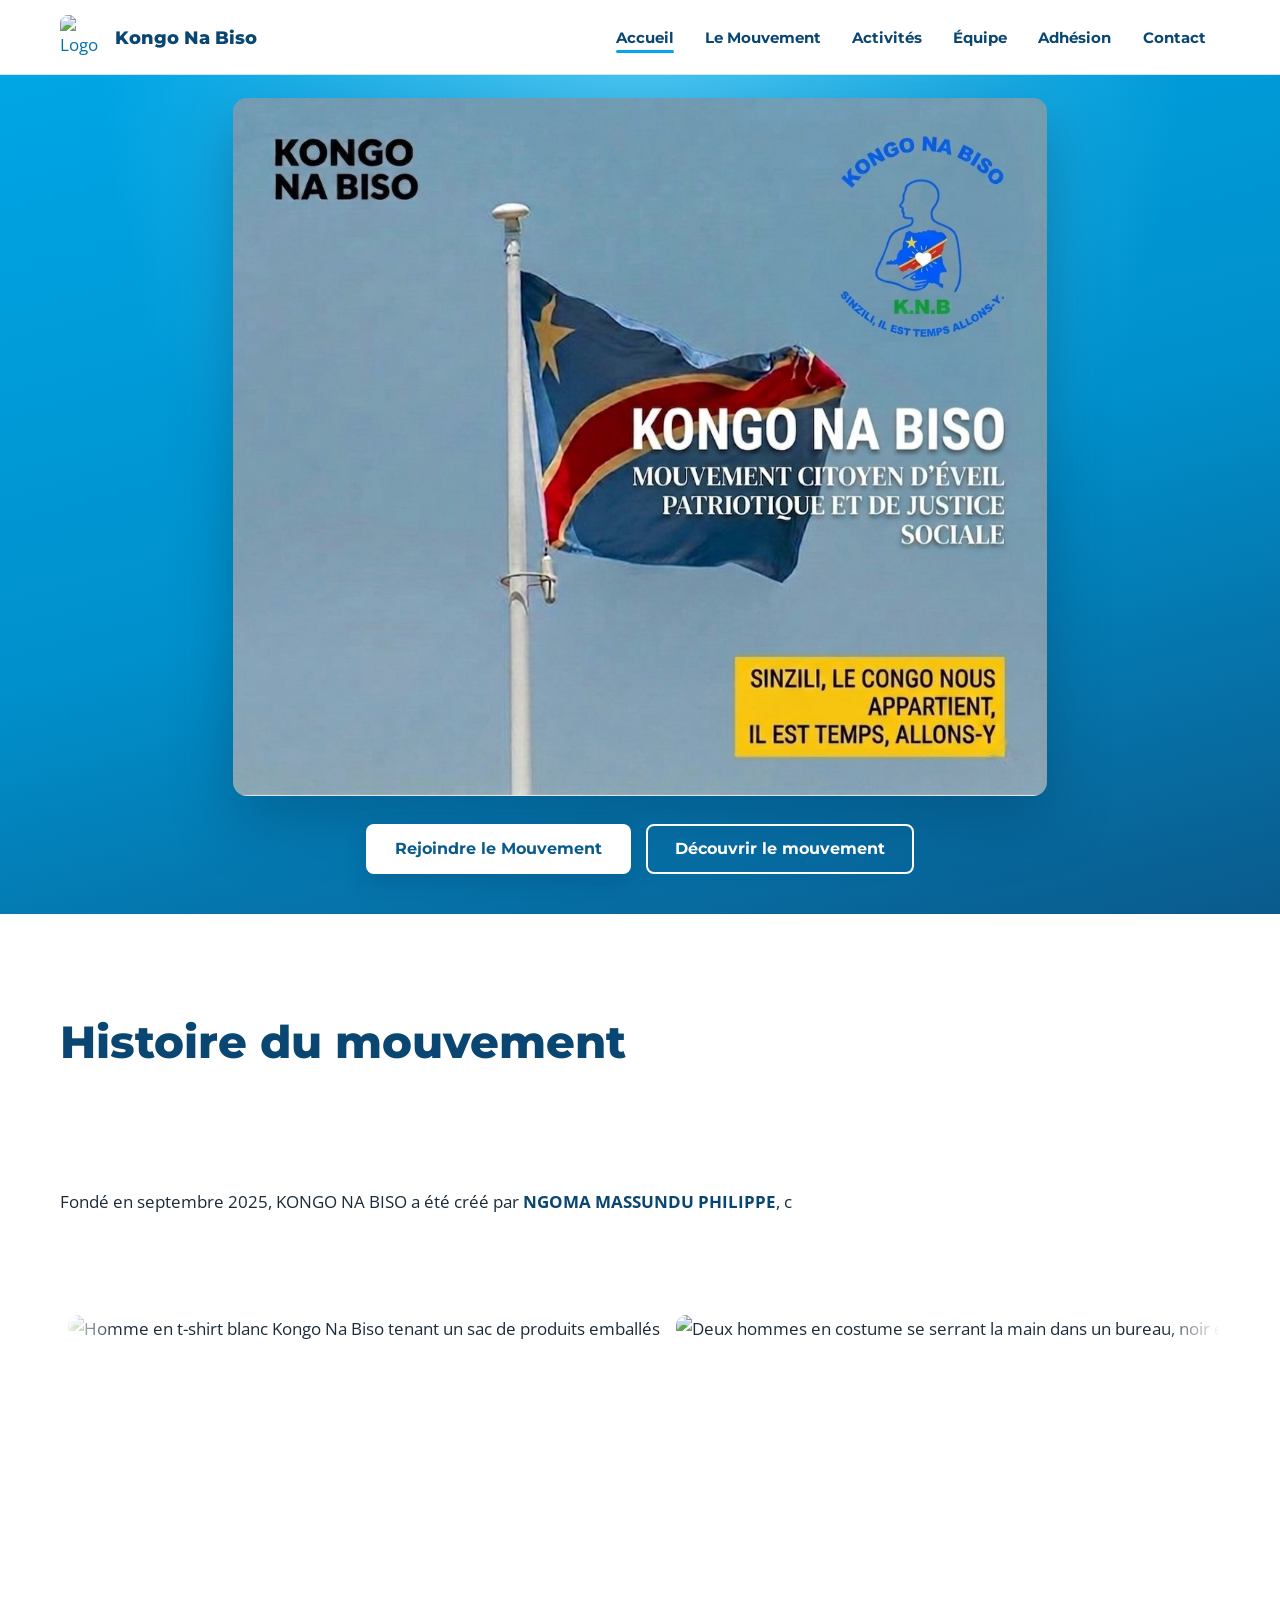
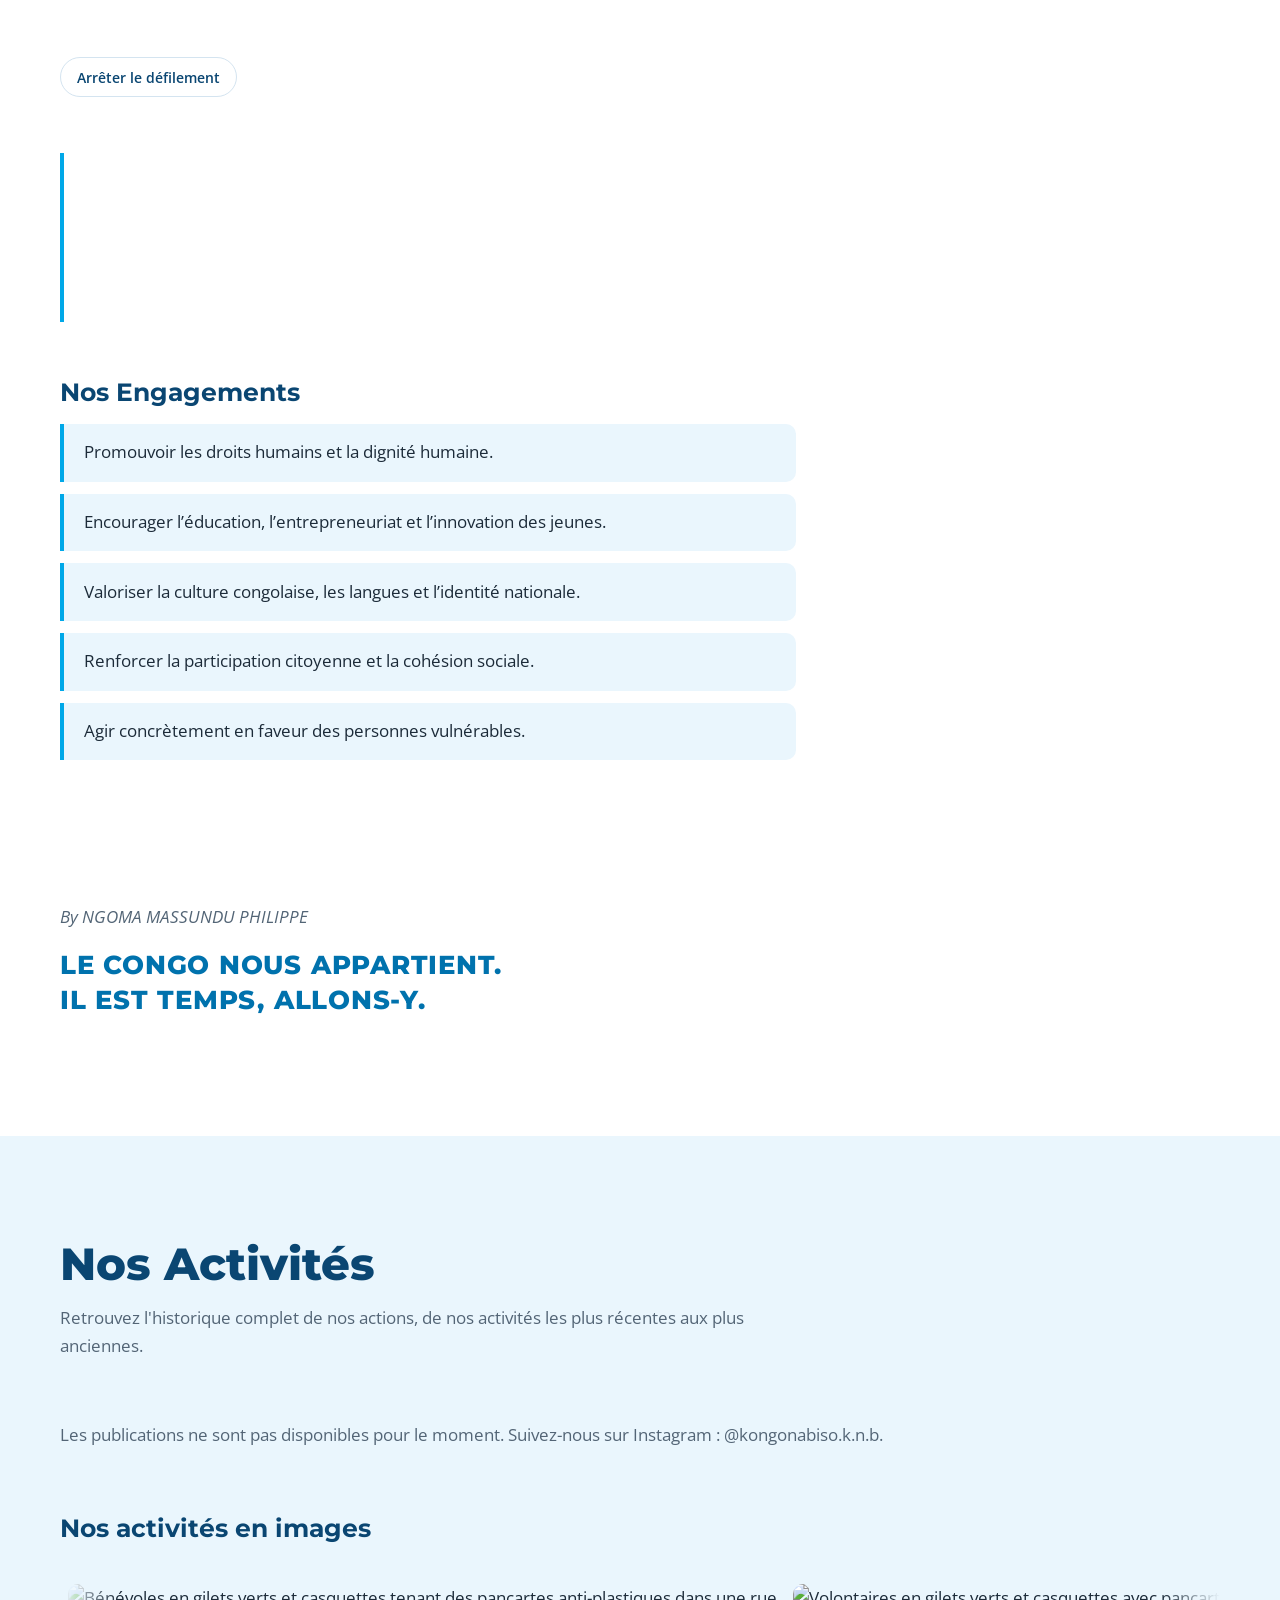
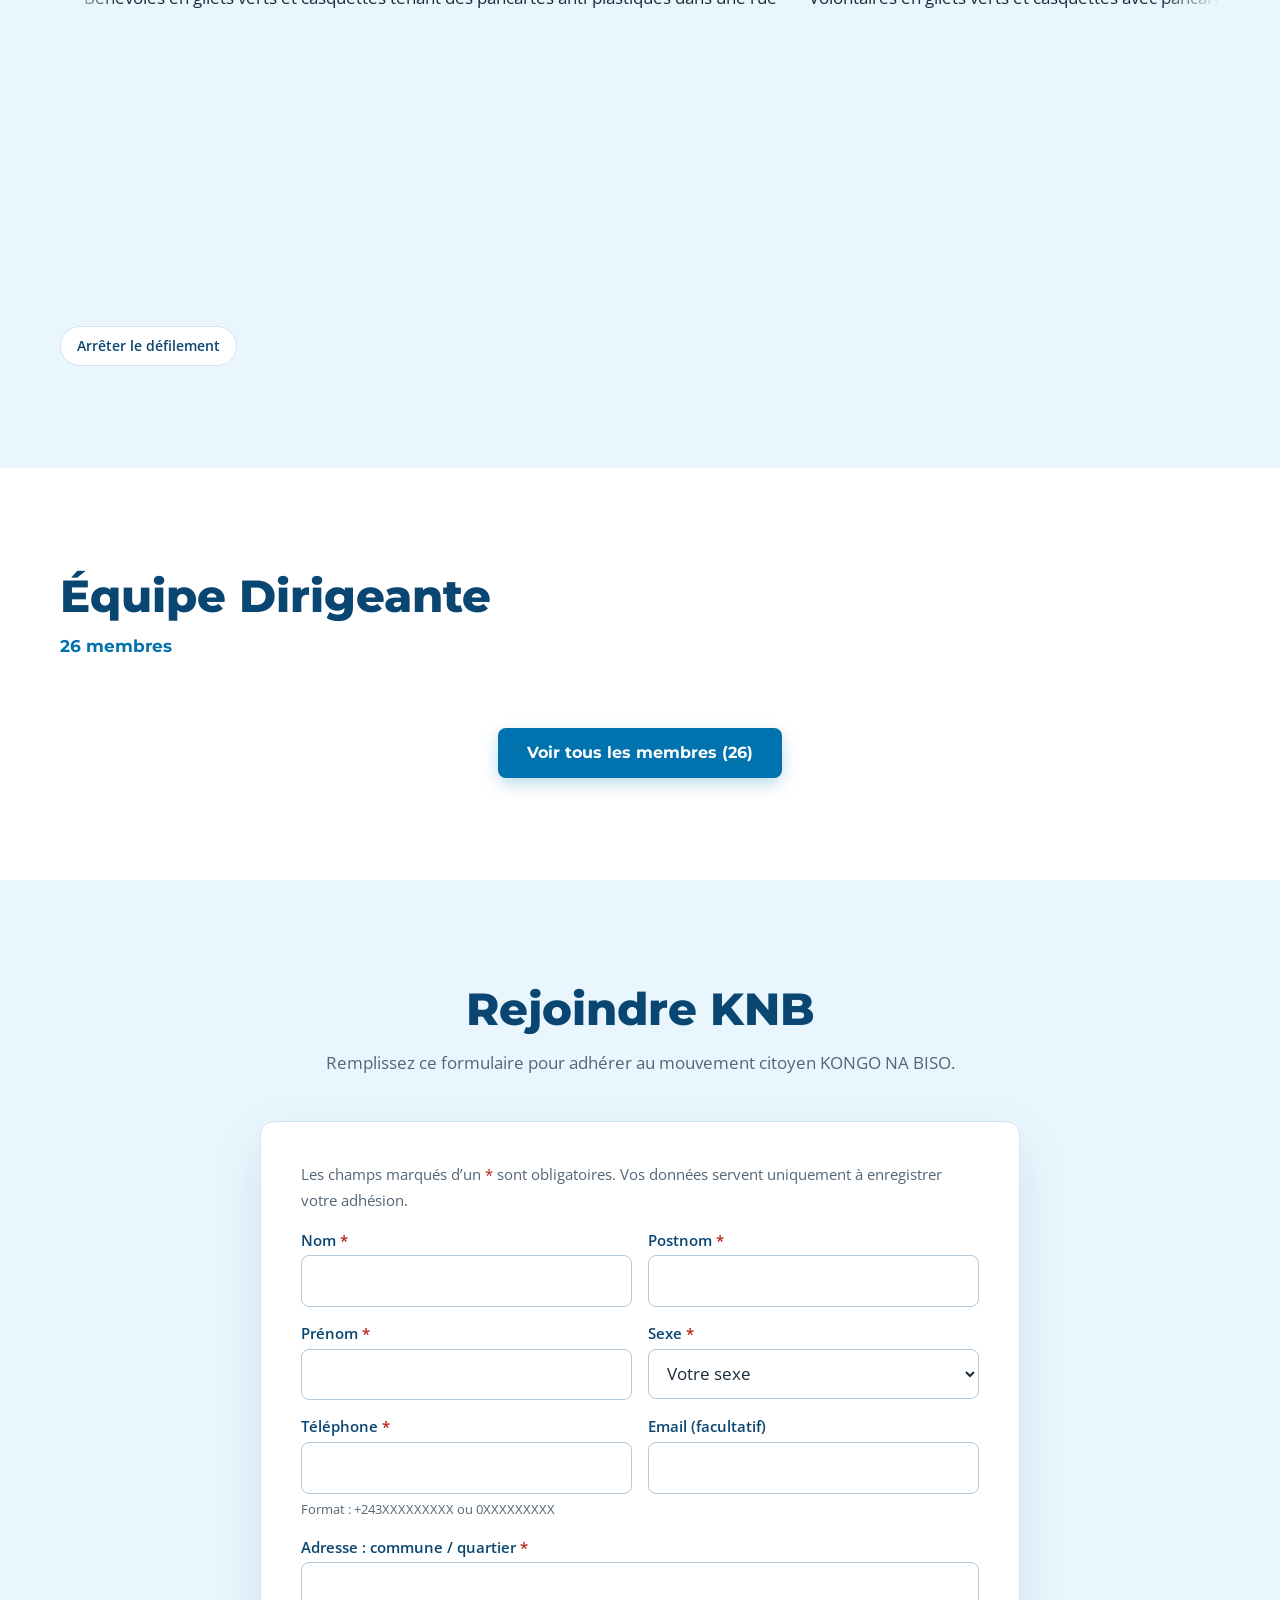
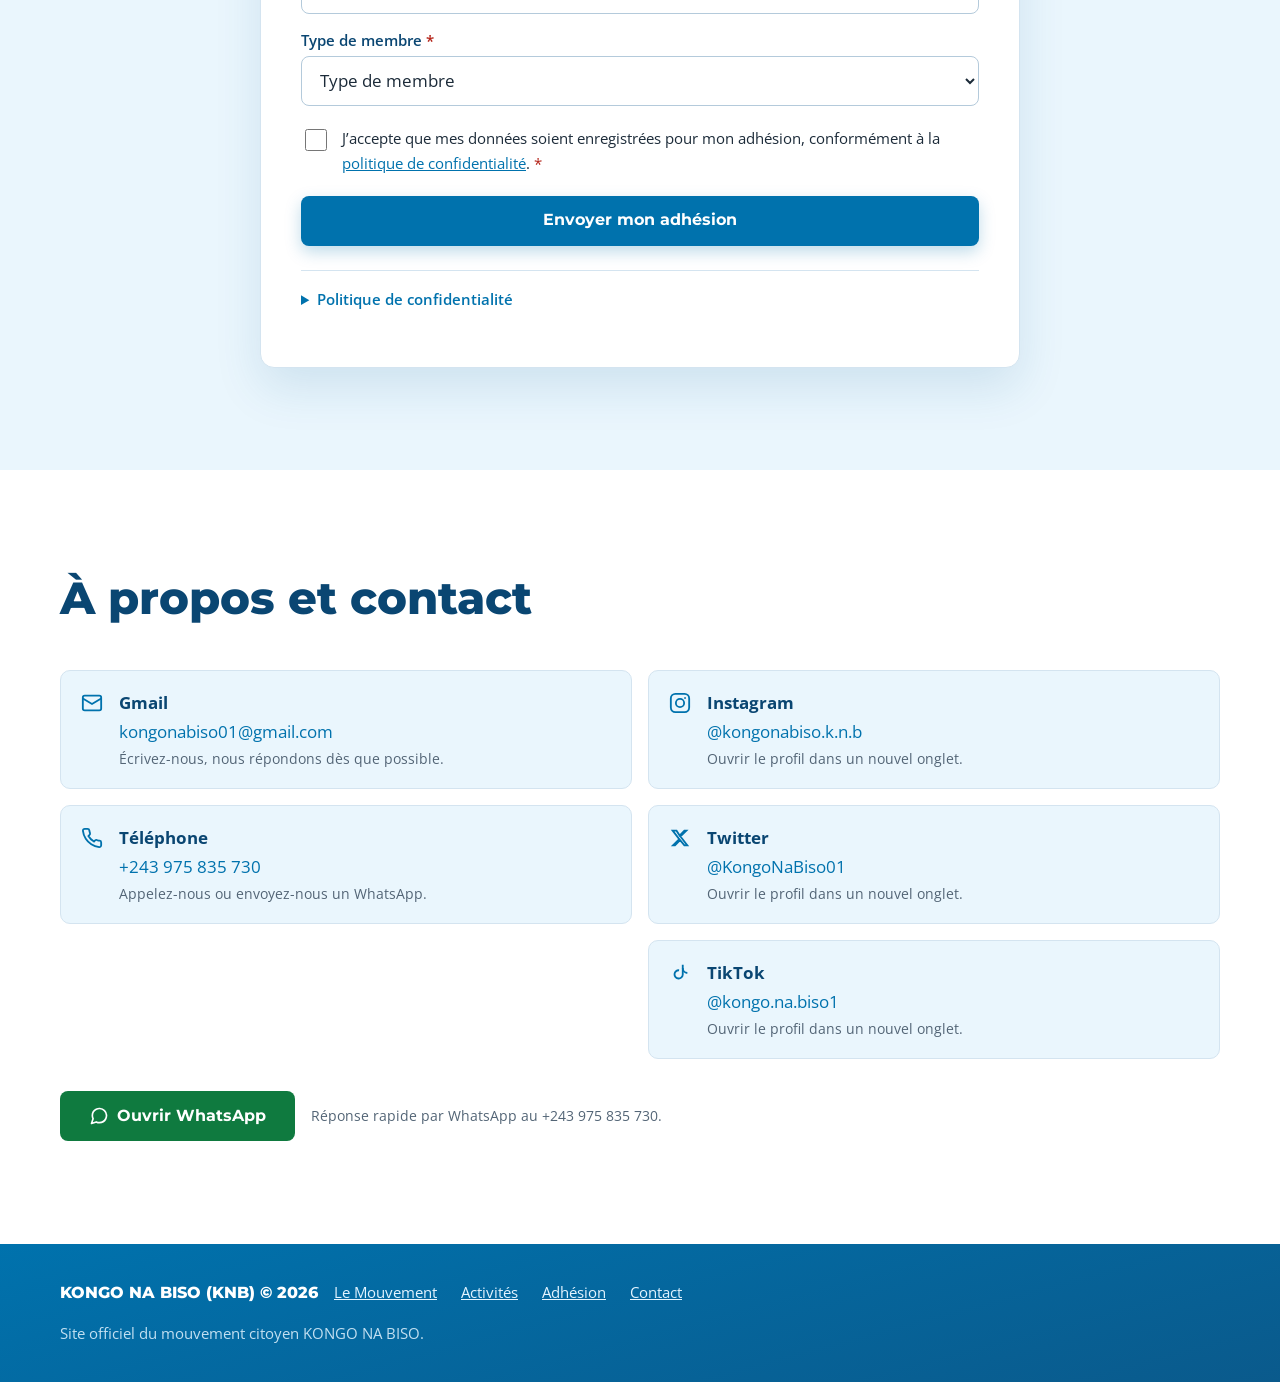
==== commit f19279a3: "Enhance text effects and update sections Updated text elements to include data-typewriter attribute " ====
--- a/index.html
+++ b/index.html
@@ -67,13 +67,12 @@
     <section class="section" id="mouvement" aria-labelledby="mouvement-title">
       <div class="container">
         <header class="section-head reveal">
-          <p class="section-kicker">Le Mouvement</p>
           <h2 id="mouvement-title">Histoire du mouvement</h2>
         </header>
 
         <div class="prose">
-          <p class="reveal">Le mouvement citoyen <strong>KONGO NA BISO</strong> est né d’une volonté profonde de voir émerger une jeunesse congolaise consciente, engagée et actrice du changement.</p>
-          <p class="reveal reveal-d1">Fondé en septembre 2025, KONGO NA BISO a été créé par <strong>NGOMA MASSUNDU PHILIPPE</strong>, citoyen congolais né à Kinshasa. Économiste de formation, il est licencié en économie et gestion de l’Université Protestante au Congo (UPC) depuis 2024.</p>
+          <p class="reveal" data-typewriter>Le mouvement citoyen <strong>KONGO NA BISO</strong> est né d’une volonté profonde de voir émerger une jeunesse congolaise consciente, engagée et actrice du changement.</p>
+          <p class="reveal reveal-d1" data-typewriter>Fondé en septembre 2025, KONGO NA BISO a été créé par <strong>NGOMA MASSUNDU PHILIPPE</strong>, citoyen congolais né à Kinshasa. Économiste de formation, il est licencié en économie et gestion de l’Université Protestante au Congo (UPC) depuis 2024.</p>
         </div>
 
         <div class="marquee reveal" data-marquee>
@@ -104,7 +103,7 @@
             <li>Renforcer la participation citoyenne et la cohésion sociale.</li>
             <li>Agir concrètement en faveur des personnes vulnérables.</li>
           </ul>
-          <p class="reveal reveal-d1">KONGO NA BISO n’est pas un simple mouvement : c’est une dynamique citoyenne, une main tendue, et une force collective déterminée à bâtir un Congo plus juste, solidaire et prospère.</p>
+          <p class="reveal reveal-d1" data-typewriter>KONGO NA BISO n’est pas un simple mouvement : c’est une dynamique citoyenne, une main tendue, et une force collective déterminée à bâtir un Congo plus juste, solidaire et prospère.</p>
           <p class="signature reveal reveal-d2">By NGOMA MASSUNDU PHILIPPE</p>
           <p class="closing-tag reveal reveal-d2">LE CONGO NOUS APPARTIENT.<br>IL EST TEMPS, ALLONS-Y.</p>
         </div>
@@ -115,14 +114,14 @@
     <section class="section section-alt" id="activites" aria-labelledby="activites-title">
       <div class="container">
         <header class="section-head reveal">
-          <p class="section-kicker">Activités</p>
           <h2 id="activites-title">Nos Activités</h2>
           <p class="section-lead">Retrouvez l'historique complet de nos actions, de nos activités les plus récentes aux plus anciennes.</p>
         </header>
 
-        <div id="activities-grid" class="cards-grid" aria-live="polite"></div>
+        <div id="activities-grid" class="act-row" aria-live="polite"></div>
         <div id="activities-status" class="feed-status" role="status"><p>Chargement des publications…</p></div>
-        <noscript><div class="feed-status"><p>Activez JavaScript pour afficher la liste de nos publications.</p></div></noscript>
+        <div class="more-wrap"><button type="button" id="activities-all" class="btn btn-primary" hidden>Voir toutes les publications</button></div>
+        <noscript><div class="feed-status"><p>Activez JavaScript pour afficher nos vidéos. Retrouvez-nous sur Instagram : @kongonabiso.k.n.b.</p></div></noscript>
 
         <h3 class="reveal subhead">Nos activités en images</h3>
         <div class="marquee reveal" data-marquee>
@@ -146,11 +145,11 @@
     <section class="section" id="equipe" aria-labelledby="equipe-title">
       <div class="container">
         <header class="section-head reveal">
-          <p class="section-kicker">Équipe</p>
           <h2 id="equipe-title">Équipe Dirigeante</h2>
           <p class="team-count"><span id="team-count">0</span> membres</p>
         </header>
         <div id="team-grid" class="team-grid"></div>
+        <div class="more-wrap"><button type="button" id="team-all" class="btn btn-primary">Voir tous les membres</button></div>
       </div>
     </section>
 
@@ -158,7 +157,6 @@
     <section class="section section-alt" id="adhesion" aria-labelledby="adhesion-title">
       <div class="container">
         <header class="section-head center reveal">
-          <p class="section-kicker">Adhésion</p>
           <h2 id="adhesion-title">Rejoindre KNB</h2>
           <p class="section-lead">Remplissez ce formulaire pour adhérer au mouvement citoyen KONGO NA BISO.</p>
         </header>
@@ -261,7 +259,6 @@
     <section class="section" id="contact" aria-labelledby="contact-title">
       <div class="container">
         <header class="section-head reveal">
-          <p class="section-kicker">Contact</p>
           <h2 id="contact-title">À propos et contact</h2>
         </header>
 
@@ -330,6 +327,23 @@
     </div>
   </footer>
 
+  <!-- ===================================================== PANNEAUX PLEIN ÉCRAN -->
+  <div class="panel" id="panel-equipe" data-hash="tous-les-membres" role="dialog" aria-modal="true" aria-labelledby="panel-equipe-title" hidden>
+    <div class="panel-bar">
+      <button class="panel-back" type="button" data-panel-close><svg width="20" height="20" viewBox="0 0 24 24" fill="none" stroke="currentColor" stroke-width="2.5" stroke-linecap="round" stroke-linejoin="round" aria-hidden="true"><path d="M15 18l-6-6 6-6"/></svg>Retour</button>
+      <h2 id="panel-equipe-title">Tous les membres</h2>
+    </div>
+    <div class="panel-body" id="panel-equipe-body"></div>
+  </div>
+
+  <div class="panel" id="panel-activites" data-hash="toutes-les-publications" role="dialog" aria-modal="true" aria-labelledby="panel-activites-title" hidden>
+    <div class="panel-bar">
+      <button class="panel-back" type="button" data-panel-close><svg width="20" height="20" viewBox="0 0 24 24" fill="none" stroke="currentColor" stroke-width="2.5" stroke-linecap="round" stroke-linejoin="round" aria-hidden="true"><path d="M15 18l-6-6 6-6"/></svg>Retour</button>
+      <h2 id="panel-activites-title">Toutes les publications</h2>
+    </div>
+    <div class="panel-body"><div class="act-grid" id="activities-all-grid"></div></div>
+  </div>
+
   <script>
   /* ==========================================================================
      CONFIGURATION : seulement des adresses publiques, aucune clé secrète.
@@ -344,16 +358,22 @@
     ACTIVITIES_PER_PAGE: 9
   };
 
-  /* Équipe : une ligne par membre. Ajouter nom et role pour afficher la légende. */
-  var MEMBRES = [
-    { photo: 'chef1.jpg', nom: 'NGOMA MASSUNDU PHILIPPE', role: 'Fondateur' },
-    { photo: 'membre1.jpg' }, { photo: 'membre2.jpg' }, { photo: 'membre3.jpg' }, { photo: 'membre4.jpg' },
-    { photo: 'membre5.jpg' }, { photo: 'membre6.jpg' }, { photo: 'membre7.jpg' }, { photo: 'membre8.jpg' },
-    { photo: 'membre9.jpg' }, { photo: 'membre10.jpg' }, { photo: 'membre11.jpg' }, { photo: 'membre12.jpg' },
-    { photo: 'membre13.jpg' }, { photo: 'membre14.jpg' }, { photo: 'membre15.jpg' }, { photo: 'membre16.jpg' },
-    { photo: 'membre17.jpg' }, { photo: 'membre18.jpg' }, { photo: 'membre19.jpg' }, { photo: 'membre20.jpg' },
-    { photo: 'membre21.jpg' }, { photo: 'membre22.jpg' }, { photo: 'membre23.jpg' }, { photo: 'membre27.jpg' },
-    { photo: 'membrex.jpg' }
+  /* Équipe : groupes affichés dans cet ordre. Le premier groupe ("Présidence") s'affiche
+     directement sur la page ; les autres sont dans le panneau "Voir tous les membres".
+     Pour chaque membre : photo, nom, role (sa fonction). Nom et role sont facultatifs. */
+  var EQUIPE = [
+    { groupe: 'Présidence', membres: [
+      { photo: 'chef1.jpg', nom: 'NGOMA MASSUNDU PHILIPPE', role: 'Fondateur' }
+    ] },
+    { groupe: 'Membres', membres: [
+      { photo: 'membre1.jpg' }, { photo: 'membre2.jpg' }, { photo: 'membre3.jpg' }, { photo: 'membre4.jpg' },
+      { photo: 'membre5.jpg' }, { photo: 'membre6.jpg' }, { photo: 'membre7.jpg' }, { photo: 'membre8.jpg' },
+      { photo: 'membre9.jpg' }, { photo: 'membre10.jpg' }, { photo: 'membre11.jpg' }, { photo: 'membre12.jpg' },
+      { photo: 'membre13.jpg' }, { photo: 'membre14.jpg' }, { photo: 'membre15.jpg' }, { photo: 'membre16.jpg' },
+      { photo: 'membre17.jpg' }, { photo: 'membre18.jpg' }, { photo: 'membre19.jpg' }, { photo: 'membre20.jpg' },
+      { photo: 'membre21.jpg' }, { photo: 'membre22.jpg' }, { photo: 'membre23.jpg' }, { photo: 'membre27.jpg' },
+      { photo: 'membrex.jpg' }
+    ] }
   ];
 
   (function () {
@@ -371,8 +391,9 @@
       $$('.reveal:not(.is-visible)', root).forEach(function (n) { if (!io || reduce) n.classList.add('is-visible'); else io.observe(n); });
     }
 
-    /* ---------- Menu mobile ---------- */
+    /* ---------- Menu mobile (le panneau sort par la GAUCHE) ---------- */
     var header = $('#site-header'), burger = $('#burger-btn'), nav = $('#site-nav'), backdrop = $('#nav-backdrop');
+    var openPanel = null, panelOpener = null;
     function setNav(open) {
       nav.classList.toggle('is-open', open);
       backdrop.classList.toggle('is-open', open);
@@ -382,9 +403,30 @@
     }
     burger.addEventListener('click', function () { setNav(!nav.classList.contains('is-open')); });
     backdrop.addEventListener('click', function () { setNav(false); });
-    $$('a', nav).forEach(function (a) { a.addEventListener('click', function () { setNav(false); }); });
-    document.addEventListener('keydown', function (e) { if (e.key === 'Escape' && nav.classList.contains('is-open')) { setNav(false); burger.focus(); } });
+    document.addEventListener('keydown', function (e) {
+      if (e.key !== 'Escape') return;
+      if (openPanel) { requestClose(); return; }
+      if (nav.classList.contains('is-open')) { setNav(false); burger.focus(); }
+    });
     window.matchMedia('(min-width: 900px)').addEventListener('change', function (m) { if (m.matches) setNav(false); });
+
+    /* Liens internes (#mouvement, #adhesion…) : on ferme le menu, puis on défile. */
+    document.addEventListener('click', function (e) {
+      var a = e.target.closest ? e.target.closest('a[href^="#"]') : null;
+      if (!a) return;
+      var id = a.getAttribute('href').slice(1);
+      var target = id && id !== 'confidentialite' ? document.getElementById(id) : null;
+      if (!target) return;
+      e.preventDefault();
+      var wasOpen = nav.classList.contains('is-open');
+      setNav(false);
+      var go = function () {
+        target.scrollIntoView({ behavior: reduce ? 'auto' : 'smooth', block: 'start' });
+        if (history.replaceState) history.replaceState(history.state, '', '#' + id);
+      };
+      if (wasOpen) setTimeout(go, 80); else go();
+    });
+
     function onScroll() { header.classList.toggle('is-scrolled', window.scrollY > 24); }
     window.addEventListener('scroll', onScroll, { passive: true }); onScroll();
 
@@ -399,21 +441,44 @@
       $$('main section[id]').forEach(function (s) { spy.observe(s); });
     }
 
-    /* ---------- Texte qui s'écrit ---------- */
-    $$('[data-typewriter]').forEach(function (p) {
-      var full = p.textContent.trim();
-      p.setAttribute('aria-label', full);
-      if (reduce || !io) return;
+    /* ---------- Texte qui s'écrit pendant la lecture ---------- */
+    var typeChain = Promise.resolve();
+    function prepType(p) {
+      var vis = document.createElement('span'), sr = document.createElement('span');
+      vis.setAttribute('aria-hidden', 'true'); sr.className = 'sr-only';
       p.style.minHeight = p.offsetHeight + 'px';
-      p.textContent = '';
-      var t = new IntersectionObserver(function (es, obs) {
-        if (!es[0].isIntersecting) return;
-        obs.disconnect();
-        var i = 0; p.classList.add('typing');
-        (function step() { p.textContent = full.slice(0, ++i); if (i < full.length) setTimeout(step, 26); else p.classList.remove('typing'); })();
-      }, { threshold: 0.6 });
-      t.observe(p);
-    });
+      vis.innerHTML = p.innerHTML;                       // contenu statique de la page
+      while (p.firstChild) sr.appendChild(p.firstChild); // copie lisible par les lecteurs d'écran
+      p.appendChild(sr); p.appendChild(vis);
+      var walker = document.createTreeWalker(vis, NodeFilter.SHOW_TEXT), nodes = [], total = 0, n;
+      while ((n = walker.nextNode())) { nodes.push({ n: n, t: n.nodeValue }); total += n.nodeValue.length; n.nodeValue = ''; }
+      return { p: p, nodes: nodes, total: total };
+    }
+    function showChars(o, count) {
+      var left = count;
+      o.nodes.forEach(function (x) { var k = Math.max(0, Math.min(x.t.length, left)); x.n.nodeValue = x.t.slice(0, k); left -= k; });
+    }
+    function typeIt(o) {
+      return new Promise(function (resolve) {
+        var dur = Math.min(3600, o.total * 16), ticks = Math.max(1, Math.round(dur / 30)), step = Math.max(1, Math.ceil(o.total / ticks)), i = 0;
+        o.p.classList.add('typing');
+        (function tick() {
+          i = Math.min(o.total, i + step); showChars(o, i);
+          if (i < o.total) setTimeout(tick, 30); else { o.p.classList.remove('typing'); resolve(); }
+        })();
+      });
+    }
+    if (io && !reduce) {
+      $$('[data-typewriter]').forEach(function (p) {
+        var o = prepType(p);
+        var t = new IntersectionObserver(function (es, obs) {
+          if (!es[0].isIntersecting) return;
+          obs.disconnect();
+          typeChain = typeChain.then(function () { return typeIt(o); });
+        }, { threshold: 0.4 });
+        t.observe(p);
+      });
+    }
 
     /* ---------- Défilement de photos ---------- */
     $$('[data-marquee]').forEach(function (m) {
@@ -434,26 +499,75 @@
       });
     });
 
+    /* ---------- Panneaux plein écran (bouton, entrer, retour) ---------- */
+    function doClose() {
+      if (!openPanel) return;
+      var p = openPanel; openPanel = null;
+      p.classList.remove('is-open');
+      setTimeout(function () { p.hidden = true; }, 420);
+      document.body.classList.remove('panel-open');
+      $$('.site-header, main, footer').forEach(function (n) { n.inert = false; });
+      if (panelOpener) panelOpener.focus();
+    }
+    function requestClose() {
+      if (history.state && history.state.panel) history.back(); else doClose();
+    }
+    function openP(id, btn) {
+      var p = document.getElementById(id);
+      if (!p || openPanel === p) return;
+      if (p._build) { p._build(); p._build = null; }
+      panelOpener = btn; openPanel = p;
+      p.hidden = false; void p.offsetWidth; p.classList.add('is-open');
+      document.body.classList.add('panel-open');
+      $$('.site-header, main, footer').forEach(function (n) { n.inert = true; });
+      history.pushState({ panel: id }, '', '#' + p.getAttribute('data-hash'));
+      $('.panel-body', p).scrollTop = 0;
+      $('.panel-back', p).focus();
+    }
+    window.addEventListener('popstate', function () { if (openPanel && !(history.state && history.state.panel)) doClose(); });
+    $$('[data-panel-close]').forEach(function (b) { b.addEventListener('click', requestClose); });
+
     /* ---------- Équipe ---------- */
+    function memberCard(m) {
+      var card = make('article', 'team-card'), ph = make('div', 'team-photo'), img = new Image();
+      img.src = m.photo; img.loading = 'lazy'; img.decoding = 'async';
+      img.alt = m.nom ? 'Portrait de ' + m.nom : 'Membre de l’équipe dirigeante';
+      img.addEventListener('error', function () { card.remove(); });
+      ph.appendChild(img); card.appendChild(ph);
+      if (m.nom || m.role) {
+        var cap = make('div', 'team-cap');
+        if (m.nom) cap.appendChild(make('h3', '', m.nom));
+        if (m.role) cap.appendChild(make('p', '', m.role));
+        card.appendChild(cap);
+      }
+      return card;
+    }
     (function () {
+      var total = 0;
+      EQUIPE.forEach(function (g) { total += g.membres.length; });
+      $('#team-count').textContent = total;
       var grid = $('#team-grid');
-      MEMBRES.forEach(function (m, i) {
-        var card = make('article', 'team-card reveal');
-        card.style.setProperty('--i', String(i % 6));
-        var ph = make('div', 'team-photo');
-        var img = new Image();
-        img.src = m.photo; img.loading = 'lazy'; img.decoding = 'async';
-        img.alt = m.nom ? 'Portrait de ' + m.nom : 'Membre de l’équipe dirigeante';
-        img.addEventListener('error', function () { card.remove(); });
-        ph.appendChild(img); card.appendChild(ph);
-        if (m.nom) { card.appendChild(make('h3', '', m.nom)); if (m.role) card.appendChild(make('p', '', m.role)); }
-        grid.appendChild(card);
+      EQUIPE[0].membres.forEach(function (m, i) {
+        var c = memberCard(m); c.classList.add('reveal'); c.style.setProperty('--i', String(i)); grid.appendChild(c);
       });
-      $('#team-count').textContent = MEMBRES.length;
       watchAll(grid);
+      var btn = $('#team-all');
+      if (total <= EQUIPE[0].membres.length) { btn.hidden = true; return; }
+      btn.textContent = 'Voir tous les membres (' + total + ')';
+      btn.addEventListener('click', function () { openP('panel-equipe', btn); });
+      $('#panel-equipe')._build = function () {
+        var body = $('#panel-equipe-body');
+        EQUIPE.forEach(function (g) {
+          var sec = make('section', 'team-group');
+          sec.appendChild(make('h3', '', g.groupe + ' (' + g.membres.length + ')'));
+          var gr = make('div', 'team-grid');
+          g.membres.forEach(function (m) { gr.appendChild(memberCard(m)); });
+          sec.appendChild(gr); body.appendChild(sec);
+        });
+      };
     })();
 
-    /* ---------- Activités (Google Sheet publiée en CSV) ---------- */
+    /* ---------- Publications : les vidéos s'affichent sur le site (Google Sheet publiée en CSV) ---------- */
     function parseCSV(t) {
       var rows = [], r = [], c = '', q = false, i, ch;
       for (i = 0; i < t.length; i++) {
@@ -468,47 +582,82 @@
       return rows;
     }
     var ALLOWED = /^https:\/\/((www|web|m)\.)?(instagram|facebook)\.com\//i;
+
+    /* Adresse d'intégration (embed) d'une publication Instagram ou Facebook */
+    function embedFor(url) {
+      var m = url.match(/instagram\.com\/(?:[\w.]+\/)?(p|reel|reels|tv)\/([\w-]+)/i);
+      if (m) {
+        var type = m[1].toLowerCase() === 'reels' ? 'reel' : m[1].toLowerCase();
+        return { kind: 'instagram', url: url, src: 'https://www.instagram.com/' + type + '/' + m[2] + '/embed/' };
+      }
+      if (/facebook\.com/i.test(url)) {
+        var href = url.replace('//web.facebook.com', '//www.facebook.com').replace('//m.facebook.com', '//www.facebook.com');
+        var isVideo = /\/(videos|reel|watch)\b/i.test(href);
+        var base = isVideo ? 'https://www.facebook.com/plugins/video.php' : 'https://www.facebook.com/plugins/post.php';
+        return { kind: 'facebook', url: url, src: base + '?href=' + encodeURIComponent(href) + '&show_text=false&width=500' };
+      }
+      return null;
+    }
+
     function buildActivities(csv) {
-      var cols = { instagram: [], facebook: [] };
+      var cols = { instagram: [], facebook: [] }, seen = {};
       parseCSV(csv).slice(1).forEach(function (r) {
         r.forEach(function (cell) {
           var url = String(cell || '').trim();
-          if (ALLOWED.test(url)) cols[/instagram/i.test(url) ? 'instagram' : 'facebook'].push(url);
+          if (!ALLOWED.test(url) || seen[url]) return;
+          var info = embedFor(url);
+          if (!info) return;
+          seen[url] = true; cols[info.kind].push(info);
         });
       });
       if (CONFIG.NEWEST_AT_BOTTOM) { cols.instagram.reverse(); cols.facebook.reverse(); }
       var out = [], max = Math.max(cols.instagram.length, cols.facebook.length), k;
       for (k = 0; k < max; k++) {
-        if (cols.instagram[k]) out.push({ kind: 'instagram', url: cols.instagram[k] });
-        if (cols.facebook[k]) out.push({ kind: 'facebook', url: cols.facebook[k] });
+        if (cols.instagram[k]) out.push(cols.instagram[k]);
+        if (cols.facebook[k]) out.push(cols.facebook[k]);
       }
       return out;
     }
+
+    /* Carte vidéo : la vidéo ne se charge qu'au toucher (économise les données mobiles) */
+    function activityCard(it) {
+      var label = it.kind === 'instagram' ? 'Instagram' : 'Facebook';
+      var card = make('article', 'act-card'), media = make('div', 'act-media');
+      var play = make('button', 'act-play'); play.type = 'button';
+      play.setAttribute('aria-label', 'Lire la vidéo ' + label);
+      play.innerHTML = '<span class="act-icon" aria-hidden="true"><svg width="26" height="26" viewBox="0 0 24 24" fill="currentColor"><path d="M8 5v14l11-7z"/></svg></span><span class="act-label">Lire la vidéo</span><span class="act-src">' + label + '</span>';
+      play.addEventListener('click', function () {
+        var f = document.createElement('iframe');
+        f.src = it.src; f.title = 'Publication ' + label + ' de KONGO NA BISO';
+        f.allowFullscreen = true; f.referrerPolicy = 'strict-origin-when-cross-origin';
+        f.setAttribute('allow', 'autoplay; encrypted-media; fullscreen; picture-in-picture');
+        f.setAttribute('sandbox', 'allow-scripts allow-same-origin allow-popups allow-popups-to-escape-sandbox allow-presentation');
+        media.textContent = ''; media.classList.add('is-playing'); media.appendChild(f);
+      });
+      media.appendChild(play); card.appendChild(media);
+      var a = make('a', 'act-link', 'Ouvrir sur ' + label);
+      a.href = it.url; a.target = '_blank'; a.rel = 'noopener noreferrer';
+      card.appendChild(a);
+      return card;
+    }
+
     function renderActivities(items) {
-      var grid = $('#activities-grid'), shown = 0;
-      var more = make('div', 'more-wrap'), btn = make('button', 'btn btn-outline', 'Voir plus de publications');
-      btn.type = 'button'; more.appendChild(btn); grid.after(more);
-      function showNext() {
-        items.slice(shown, shown + CONFIG.ACTIVITIES_PER_PAGE).forEach(function (it, i) {
-          var label = it.kind === 'instagram' ? 'Instagram' : 'Facebook';
-          var card = make('article', 'card reveal' + (it.kind === 'facebook' ? ' fb' : ''));
-          card.style.setProperty('--i', String(i % 3));
-          card.appendChild(make('h3', '', 'Publication ' + label));
-          card.appendChild(make('p', '', 'Retrouvez cette activité de KONGO NA BISO sur ' + label + '.'));
-          var a = make('a', 'btn btn-outline btn-sm', 'Voir la publication');
-          a.href = it.url; a.target = '_blank'; a.rel = 'noopener noreferrer';
-          a.setAttribute('aria-label', 'Voir la publication ' + label + ' (nouvel onglet)');
-          card.appendChild(a); grid.appendChild(card);
-        });
-        shown = Math.min(items.length, shown + CONFIG.ACTIVITIES_PER_PAGE);
-        watchAll(grid); more.hidden = shown >= items.length;
-      }
-      btn.addEventListener('click', showNext);
+      var row = $('#activities-grid'), PREVIEW = 6;
+      items.slice(0, PREVIEW).forEach(function (it) { row.appendChild(activityCard(it)); });
       $('#activities-status').hidden = true;
-      showNext();
-    }
+      if (items.length > PREVIEW) {
+        var btn = $('#activities-all');
+        btn.hidden = false; btn.textContent = 'Voir toutes les publications (' + items.length + ')';
+        btn.addEventListener('click', function () { openP('panel-activites', btn); });
+        $('#panel-activites')._build = function () {
+          var grid = $('#activities-all-grid');
+          items.forEach(function (it) { grid.appendChild(activityCard(it)); });
+        };
+      }
+    }
+
     (function () {
-      var key = 'knb_activities', cached = null;
+      var key = 'knb_activities_v2', cached = null;
       try { var c = JSON.parse(sessionStorage.getItem(key) || 'null'); if (c && Date.now() - c.t < 600000) cached = c.v; } catch (e) { /* ignore */ }
       var p = cached ? Promise.resolve(cached) : fetch(CONFIG.ACTIVITIES_CSV_URL).then(function (r) { if (!r.ok) throw new Error('http'); return r.text(); });
       p.then(function (text) {
--- a/styles.css
+++ b/styles.css
@@ -1,23 +1,24 @@
 /* ==========================================================================
    KONGO NA BISO — styles.css
-   Design sobre et institutionnel. Motion design : transform + opacity seulement.
+   Design bleu, sobre et professionnel. Animations : transform + opacity.
    ========================================================================== */
 
 :root {
-  --navy: #0b2545;
-  --navy-2: #123a66;
-  --blue: #00a8e8;      /* bleu du site (theme-color) */
-  --blue-d: #0077ad;    /* bleu des boutons : contraste AA avec du blanc */
-  --gold: #e8a900;      /* accent, utilisé avec parcimonie */
-  --ink: #1b2a3a;
-  --muted: #566879;
-  --bg: #fff;
-  --alt: #f2f7fb;
-  --line: #d9e3ec;
+  --blue-50: #eaf6fd;
+  --blue-100: #d3ecfa;
+  --blue-500: #00a8e8;   /* bleu de la marque */
+  --blue-600: #0090cc;
+  --blue-700: #0072ad;   /* boutons : contraste AA avec du blanc */
+  --blue-800: #0a5a8c;
+  --blue-900: #0a4672;   /* titres */
+  --gold: #f2b705;       /* petit accent, utilisé avec parcimonie */
+  --ink: #1c2b39;
+  --muted: #536576;
+  --line: #d4e4f0;
   --danger: #b42318;
-  --ok: #157f4b;
-  --r: 8px;
-  --hdr: 72px;
+  --ok: #15803d;
+  --r: 10px;
+  --hdr: 74px;
   --ease: cubic-bezier(.2, .7, .2, 1);
   --f-title: "Montserrat", "Segoe UI", system-ui, sans-serif;
   --f-text: "Open Sans", "Segoe UI", system-ui, sans-serif;
@@ -26,177 +27,149 @@
 *, *::before, *::after { box-sizing: border-box; }
 html { scroll-padding-top: var(--hdr); -webkit-text-size-adjust: 100%; }
 @media (prefers-reduced-motion: no-preference) { html { scroll-behavior: smooth; } }
-body {
-  margin: 0; font-family: var(--f-text); font-size: 1.0625rem; line-height: 1.7;
-  color: var(--ink); background: var(--bg); overflow-x: hidden;
-}
+body { margin: 0; font: 400 1.0625rem/1.7 var(--f-text); color: var(--ink); background: #fff; overflow-x: hidden; }
 body.nav-open { overflow: hidden; }
 img { max-width: 100%; height: auto; display: block; }
-a { color: var(--blue-d); }
-h1, h2, h3 { font-family: var(--f-title); line-height: 1.15; margin: 0 0 .75rem; color: var(--navy); }
+a { color: var(--blue-700); }
+h1, h2, h3 { font-family: var(--f-title); line-height: 1.2; margin: 0 0 .75rem; color: var(--blue-900); }
 ul { margin: 0; padding: 0; list-style: none; }
 p { margin: 0 0 1rem; }
 [hidden] { display: none !important; }
-:focus-visible { outline: 3px solid var(--blue); outline-offset: 3px; border-radius: 4px; }
-
+:focus-visible { outline: 3px solid var(--blue-500); outline-offset: 3px; border-radius: 4px; }
+.sr-only { position: absolute; width: 1px; height: 1px; margin: -1px; padding: 0; overflow: hidden; clip: rect(0 0 0 0); white-space: nowrap; border: 0; }
 .container { width: min(1160px, 100% - 2.5rem); margin-inline: auto; }
-.skip-link { position: absolute; left: 1rem; top: -4rem; background: var(--navy); color: #fff; padding: .6rem 1rem; z-index: 200; transition: top .2s; }
+.skip-link { position: absolute; left: 1rem; top: -4rem; background: var(--blue-900); color: #fff; padding: .6rem 1rem; z-index: 300; border-radius: 6px; transition: top .2s; }
 .skip-link:focus { top: .75rem; }
 
 /* ---------- Boutons ---------- */
 .btn {
-  display: inline-flex; align-items: center; justify-content: center; gap: .5rem;
-  min-height: 48px; padding: .75rem 1.6rem; border: 2px solid transparent; border-radius: 6px;
-  font: 700 .98rem/1.2 var(--f-title); text-decoration: none; cursor: pointer;
-  transition: background-color .25s, color .25s, border-color .25s, transform .25s var(--ease);
-}
-.btn:active { transform: translateY(1px); }
-.btn-primary { background: var(--blue-d); color: #fff; }
-.btn-primary:hover { background: var(--navy); }
-.btn-outline { border-color: var(--blue-d); color: var(--blue-d); background: transparent; }
-.btn-outline:hover { background: var(--blue-d); color: #fff; }
-.btn-ghost { border-color: currentColor; color: inherit; }
+  display: inline-flex; align-items: center; justify-content: center; gap: .5rem; min-height: 50px; padding: .75rem 1.7rem;
+  border: 2px solid transparent; border-radius: 8px; font: 700 .98rem/1.2 var(--f-title); text-decoration: none; cursor: pointer;
+  transition: background-color .25s, color .25s, border-color .25s, transform .25s var(--ease), box-shadow .25s;
+}
+.btn:hover { transform: translateY(-2px); }
+.btn:active { transform: translateY(0); }
+.btn-primary { background: var(--blue-700); color: #fff; box-shadow: 0 6px 16px rgba(0, 114, 173, .25); }
+.btn-primary:hover { background: var(--blue-800); }
+.btn-outline { border-color: var(--blue-700); color: var(--blue-700); background: transparent; }
+.btn-outline:hover { background: var(--blue-700); color: #fff; }
+.btn-light { background: #fff; color: var(--blue-800); box-shadow: 0 8px 20px rgba(5, 60, 100, .22); }
+.btn-light:hover { background: var(--blue-50); }
+.btn-ghost { border-color: #fff; color: #fff; }
+.btn-ghost:hover { background: rgba(255, 255, 255, .16); }
 .btn-whatsapp { background: #0f7a3f; color: #fff; }
 .btn-whatsapp:hover { background: #0a5c2f; }
-.btn[disabled] { opacity: .6; cursor: not-allowed; }
-.btn-sm { min-height: 42px; padding: .55rem 1.1rem; font-size: .9rem; }
+.btn-block { width: 100%; margin-top: 1.25rem; }
+.btn-sm { min-height: 42px; padding: .5rem 1.1rem; font-size: .9rem; }
+.btn[disabled] { opacity: .6; cursor: not-allowed; transform: none; }
 
 /* ---------- En-tête ---------- */
-.site-header {
-  position: fixed; inset: 0 0 auto 0; z-index: 100; background: #fff;
-  border-bottom: 1px solid var(--line); transition: box-shadow .3s, --hdr .3s;
-}
-.site-header.is-scrolled { box-shadow: 0 6px 24px rgba(11, 37, 69, .12); }
+.site-header { position: fixed; inset: 0 0 auto 0; z-index: 100; background: #fff; border-bottom: 1px solid var(--line); transition: box-shadow .3s; }
+.site-header.is-scrolled { box-shadow: 0 8px 26px rgba(10, 90, 140, .16); }
 .header-inner { display: flex; align-items: center; justify-content: space-between; gap: 1rem; height: var(--hdr); transition: height .3s var(--ease); }
-.site-header.is-scrolled .header-inner { height: 58px; }
-.brand { display: flex; align-items: center; gap: .65rem; text-decoration: none; order: 1; }
-.brand img { border-radius: 6px; }
-.brand-name { font: 800 1.1rem var(--f-title); color: var(--navy); }
-.brand-name .dot { color: var(--blue); }
-
-/* Bouton burger : trois barres qui se transforment en croix */
-.burger { order: 3; position: relative; width: 48px; height: 48px; border: 0; background: transparent; cursor: pointer; border-radius: 6px; }
-.burger span, .burger span::before, .burger span::after {
-  position: absolute; left: 12px; width: 24px; height: 2px; background: var(--navy); content: "";
-  transition: transform .35s var(--ease), background-color .2s;
-}
-.burger span { top: 23px; }
+.site-header.is-scrolled .header-inner { height: 60px; }
+.brand { display: flex; align-items: center; gap: .7rem; text-decoration: none; }
+.brand img { border-radius: 8px; }
+.brand-name { font: 800 1.1rem var(--f-title); color: var(--blue-900); }
+
+/* Burger : trois barres qui deviennent une croix */
+.burger { position: relative; width: 48px; height: 48px; border: 0; background: transparent; cursor: pointer; border-radius: 8px; }
+.burger span, .burger span::before, .burger span::after { position: absolute; width: 24px; height: 2px; background: var(--blue-900); content: ""; transition: transform .35s var(--ease), background-color .2s; }
+.burger span { top: 23px; left: 12px; }
 .burger span::before { top: -8px; left: 0; }
 .burger span::after { top: 8px; left: 0; }
 .burger[aria-expanded="true"] span { background: transparent; }
 .burger[aria-expanded="true"] span::before { transform: translateY(8px) rotate(45deg); }
 .burger[aria-expanded="true"] span::after { transform: translateY(-8px) rotate(-45deg); }
 
-/* Menu mobile : panneau qui glisse depuis la DROITE.
-   Pour qu'il sorte depuis la GAUCHE, remplacer :  right: 0  par  left: 0
-   et  translateX(100%)  par  translateX(-100%)  (2 endroits ci-dessous). */
+/* Menu mobile : panneau bleu qui glisse depuis la DROITE.
+   Pour une sortie depuis la GAUCHE : remplacer  right: 0  par  left: 0
+   et  translateX(100%)  par  translateX(-100%)  (une seule fois, ci-dessous). */
 .site-nav {
-  position: fixed; top: 0; right: 0; height: 100dvh; width: min(84vw, 340px);
-  background: var(--navy); color: #fff; padding: calc(var(--hdr) + 1rem) 1.75rem 2rem;
-  transform: translateX(100%); visibility: hidden; z-index: 120;
+  position: fixed; top: 0; right: 0; height: 100dvh; width: min(84vw, 340px); z-index: 120;
+  background: linear-gradient(170deg, var(--blue-700), var(--blue-800)); color: #fff;
+  padding: calc(var(--hdr) + 1rem) 1.75rem 2rem; transform: translateX(100%); visibility: hidden;
   transition: transform .45s var(--ease), visibility 0s .45s;
 }
 .site-nav.is-open { transform: none; visibility: visible; transition: transform .45s var(--ease), visibility 0s; }
-.site-nav li { opacity: 0; transform: translateX(24px); transition: opacity .4s, transform .4s var(--ease); }
+.site-nav li { opacity: 0; transform: translateX(26px); transition: opacity .4s, transform .45s var(--ease); }
 .site-nav.is-open li { opacity: 1; transform: none; }
-.site-nav.is-open li:nth-child(1) { transition-delay: .12s; }
-.site-nav.is-open li:nth-child(2) { transition-delay: .18s; }
-.site-nav.is-open li:nth-child(3) { transition-delay: .24s; }
-.site-nav.is-open li:nth-child(4) { transition-delay: .30s; }
-.site-nav.is-open li:nth-child(5) { transition-delay: .36s; }
-.site-nav.is-open li:nth-child(6) { transition-delay: .42s; }
-.site-nav a {
-  display: block; padding: .95rem 0; color: #fff; text-decoration: none;
-  font: 700 1.1rem var(--f-title); border-bottom: 1px solid rgba(255, 255, 255, .14);
-}
-.site-nav a[aria-current="true"] { color: var(--blue); }
-.nav-backdrop {
-  position: fixed; inset: 0; z-index: 110; background: rgba(5, 15, 30, .55);
-  opacity: 0; visibility: hidden; transition: opacity .35s, visibility 0s .35s;
-}
+.site-nav.is-open li:nth-child(1) { transition-delay: .12s; } .site-nav.is-open li:nth-child(2) { transition-delay: .18s; }
+.site-nav.is-open li:nth-child(3) { transition-delay: .24s; } .site-nav.is-open li:nth-child(4) { transition-delay: .30s; }
+.site-nav.is-open li:nth-child(5) { transition-delay: .36s; } .site-nav.is-open li:nth-child(6) { transition-delay: .42s; }
+.site-nav a { display: block; padding: .95rem 0; color: #fff; text-decoration: none; font: 700 1.1rem var(--f-title); border-bottom: 1px solid rgba(255, 255, 255, .22); }
+.site-nav a[aria-current="true"] { color: #bfe9ff; }
+.nav-backdrop { position: fixed; inset: 0; z-index: 110; background: rgba(6, 50, 85, .5); opacity: 0; visibility: hidden; transition: opacity .35s, visibility 0s .35s; }
 .nav-backdrop.is-open { opacity: 1; visibility: visible; transition: opacity .35s, visibility 0s; }
 
 @media (min-width: 900px) {
   .burger, .nav-backdrop { display: none; }
-  .site-nav { position: static; order: 2; height: auto; width: auto; background: none; color: inherit; padding: 0; transform: none; visibility: visible; transition: none; }
-  .site-nav ul { display: flex; gap: .25rem; }
+  .site-nav { position: static; height: auto; width: auto; background: none; color: inherit; padding: 0; transform: none; visibility: visible; transition: none; }
+  .site-nav ul { display: flex; gap: .15rem; }
   .site-nav li { opacity: 1; transform: none; }
-  .site-nav a { position: relative; padding: .5rem .85rem; color: var(--navy); font-size: .95rem; border: 0; }
-  .site-nav a::after {
-    content: ""; position: absolute; left: .85rem; right: .85rem; bottom: .1rem; height: 2px; background: var(--blue);
-    transform: scaleX(0); transform-origin: left; transition: transform .3s var(--ease);
-  }
+  .site-nav a { position: relative; padding: .5rem .9rem; color: var(--blue-900); font-size: .95rem; border: 0; }
+  .site-nav a::after { content: ""; position: absolute; left: .9rem; right: .9rem; bottom: .1rem; height: 3px; border-radius: 2px; background: var(--blue-500); transform: scaleX(0); transform-origin: left; transition: transform .3s var(--ease); }
   .site-nav a:hover::after, .site-nav a[aria-current="true"]::after { transform: scaleX(1); }
-  .site-nav a[aria-current="true"] { color: var(--navy); }
-}
-
-/* ---------- Hero ----------
-   Mobile : l'affiche s'affiche d'abord, le texte en dessous.
-   PC : texte à gauche, affiche à droite en plein hauteur. */
-.hero { display: flex; flex-direction: column; background: linear-gradient(135deg, var(--navy) 0%, var(--navy-2) 60%, #0b5f8f 100%); color: #fff; padding-top: var(--hdr); overflow: hidden; }
-.hero-media { order: -1; position: relative; overflow: hidden; background: var(--navy); }
-.hero-media img { width: 100%; aspect-ratio: 1120 / 960; object-fit: cover; }
-.hero-inner { display: flex; align-items: center; padding-block: 2.5rem 3.5rem; }
-.hero .container { width: 100%; margin: 0; padding-inline: clamp(1.25rem, 5vw, 4rem); }
-.hero h1 { color: #fff; font-weight: 800; font-size: clamp(2.3rem, 9vw, 4.4rem); letter-spacing: .01em; }
-.hero-sub { font-size: clamp(1.05rem, 2.6vw, 1.3rem); max-width: 34ch; color: #dbe9f5; }
-.hero-slogan { border-left: 4px solid var(--gold); padding-left: 1rem; font: 700 1.05rem var(--f-title); max-width: 34ch; margin-block: 1.5rem; }
-.hero-cta { display: flex; flex-wrap: wrap; gap: .85rem; }
-.hero .btn-primary { background: #fff; color: var(--navy); }
-.hero .btn-primary:hover { background: var(--gold); color: var(--navy); }
-.hero .btn-ghost:hover { background: rgba(255, 255, 255, .14); }
-
+  .site-nav a[aria-current="true"] { color: var(--blue-900); }
+}
+
+/* ---------- Accueil : l'affiche officielle, affichée en entier ---------- */
+.hero {
+  padding: var(--hdr) 0 2rem; color: #fff; text-align: center;
+  background: radial-gradient(ellipse at 50% 0%, #4cc8f5 0%, rgba(76, 200, 245, 0) 60%), linear-gradient(165deg, var(--blue-500) 0%, var(--blue-600) 55%, var(--blue-800) 100%);
+}
+.hero-frame { width: 100%; }
+.hero-img { display: block; width: 100%; height: auto; margin-inline: auto; }
+.hero-cta { display: flex; flex-wrap: wrap; justify-content: center; gap: .9rem; padding: 1.75rem 1.25rem 0; }
 @media (min-width: 900px) {
-  .hero { display: grid; grid-template-columns: minmax(0, 1fr) minmax(0, 1fr); min-height: 100svh; }
-  .hero-inner { order: 0; padding-block: 3rem; }
-  .hero-media { order: 1; }
-  .hero-media img { position: absolute; inset: 0; height: 100%; aspect-ratio: auto; object-position: center top; }
-  .hero-media::after { content: ""; position: absolute; inset: 0; background: linear-gradient(90deg, var(--navy-2) 0%, rgba(18, 58, 102, 0) 28%); }
-}
-
-/* Séquence d'entrée du hero : une seule, à l'arrivée. L'image reste visible dès le départ. */
+  .hero { padding-top: calc(var(--hdr) + 1.5rem); padding-bottom: 2.5rem; }
+  .hero-frame { padding-inline: 1.25rem; }
+  .hero-img { width: auto; max-width: min(100%, 1100px); max-height: calc(100svh - var(--hdr) - 8rem); border-radius: 14px; box-shadow: 0 24px 60px rgba(4, 52, 90, .35); }
+}
 @media (prefers-reduced-motion: no-preference) {
-  .hero-anim { animation: rise .9s var(--ease) both; }
-  .hero-anim.d1 { animation-delay: .1s; } .hero-anim.d2 { animation-delay: .28s; }
-  .hero-anim.d3 { animation-delay: .46s; } .hero-anim.d4 { animation-delay: .64s; }
-  .hero-media img { animation: settle 2.2s var(--ease) both; }
-}
-@keyframes rise { from { opacity: 0; transform: translateY(28px); } to { opacity: 1; transform: none; } }
-@keyframes settle { from { transform: scale(1.07); } to { transform: none; } }
+  .hero-img { animation: settle 1.6s var(--ease) both; }           /* l'affiche est visible dès le départ */
+  .hero-cta .btn { animation: rise .8s var(--ease) both; }
+  .hero-cta .btn:nth-child(1) { animation-delay: .45s; }
+  .hero-cta .btn:nth-child(2) { animation-delay: .6s; }
+}
+@keyframes settle { from { transform: scale(1.035); } to { transform: none; } }
+@keyframes rise { from { opacity: 0; transform: translateY(22px); } to { opacity: 1; transform: none; } }
 
 /* ---------- Sections ---------- */
 .section { padding-block: clamp(3.5rem, 8vw, 6.5rem); }
-.section-alt { background: var(--alt); }
+.section-alt { background: var(--blue-50); }
 .section-head { margin-bottom: clamp(1.75rem, 4vw, 2.75rem); max-width: 46rem; }
 .section-head.center { margin-inline: auto; text-align: center; }
-.section-kicker { display: flex; align-items: center; gap: .6rem; margin: 0 0 .6rem; font: 700 .95rem var(--f-title); color: var(--blue-d); }
-.section-kicker::before { content: ""; width: 28px; height: 3px; background: var(--gold); }
+.section-kicker { display: flex; align-items: center; gap: .65rem; margin: 0 0 .6rem; font: 700 .95rem var(--f-title); color: var(--blue-700); }
+.section-kicker::before { content: ""; width: 30px; height: 3px; border-radius: 2px; background: var(--gold); transform-origin: left; }
 .center .section-kicker { justify-content: center; }
-.section-head h2 { font-size: clamp(1.8rem, 4.5vw, 2.8rem); font-weight: 800; }
+.section-head h2 { font-size: clamp(1.8rem, 4.6vw, 2.8rem); font-weight: 800; }
 .section-lead { color: var(--muted); font-size: 1.05rem; }
-.section h3 { font-size: clamp(1.25rem, 3vw, 1.6rem); }
+.section h3 { font-size: clamp(1.2rem, 3vw, 1.55rem); }
+.subhead { margin-top: clamp(2rem, 5vw, 3rem); }
+.note { margin: 0; font-size: .9rem; color: var(--muted); }
 
 .prose { max-width: 46rem; }
-.prose strong { color: var(--navy); }
-.quote { margin: clamp(2rem, 5vw, 3.5rem) 0; padding: .5rem 0 .5rem 1.5rem; border-left: 4px solid var(--gold); max-width: 46rem; }
-.quote p { font: 700 clamp(1.2rem, 3vw, 1.65rem)/1.45 var(--f-title); color: var(--navy); margin: 0; }
-.quote p.typing::after { content: ""; display: inline-block; width: 2px; height: 1.1em; margin-left: 3px; vertical-align: -.15em; background: var(--blue); animation: blink .8s steps(1) infinite; }
+.prose strong { color: var(--blue-900); }
+.quote { margin: clamp(2rem, 5vw, 3.5rem) 0; padding: .5rem 0 .5rem 1.5rem; border-left: 4px solid var(--blue-500); max-width: 46rem; }
+.quote p { margin: 0; font: 700 clamp(1.2rem, 3vw, 1.65rem)/1.45 var(--f-title); color: var(--blue-900); }
+.quote p.typing::after { content: ""; display: inline-block; width: 2px; height: 1.1em; margin-left: 3px; vertical-align: -.15em; background: var(--blue-500); animation: blink .8s steps(1) infinite; }
 @keyframes blink { 50% { opacity: 0; } }
 .engagements { margin: 1rem 0 2rem; display: grid; gap: .75rem; }
-.engagements li { padding: .9rem 1rem .9rem 1.25rem; background: var(--alt); border-left: 4px solid var(--blue); border-radius: 0 var(--r) var(--r) 0; }
+.engagements li { padding: .9rem 1rem .9rem 1.25rem; background: var(--blue-50); border-left: 4px solid var(--blue-500); border-radius: 0 var(--r) var(--r) 0; }
 .signature { font-style: italic; color: var(--muted); margin-top: 1.5rem; }
-.closing-tag { font: 800 clamp(1.15rem, 3.2vw, 1.6rem)/1.35 var(--f-title); color: var(--navy); letter-spacing: .03em; }
+.closing-tag { font: 800 clamp(1.15rem, 3.2vw, 1.6rem)/1.35 var(--f-title); color: var(--blue-700); letter-spacing: .03em; }
 
 /* ---------- Défilement de photos ---------- */
 .marquee { overflow: hidden; margin-top: 2.5rem; -webkit-mask-image: linear-gradient(90deg, transparent, #000 5%, #000 95%, transparent); mask-image: linear-gradient(90deg, transparent, #000 5%, #000 95%, transparent); }
 .marquee-track { display: flex; width: max-content; animation: scroll var(--dur, 60s) linear infinite; }
 .marquee:hover .marquee-track, .marquee.is-paused .marquee-track { animation-play-state: paused; }
 .marquee figure { margin: 0 .5rem; flex: none; }
-.marquee img { height: clamp(220px, 34vw, 340px); width: auto; border-radius: var(--r); }
+.marquee img { height: clamp(210px, 33vw, 330px); width: auto; border-radius: var(--r); }
 @keyframes scroll { to { transform: translateX(-50%); } }
 .marquee-tools { margin-top: .75rem; }
-.marquee-toggle { border: 1px solid var(--line); background: #fff; color: var(--navy); font: 600 .85rem var(--f-text); padding: .5rem 1rem; border-radius: 999px; cursor: pointer; min-height: 40px; }
-.marquee-toggle:hover { border-color: var(--blue-d); }
+.marquee-toggle { border: 1px solid var(--line); background: #fff; color: var(--blue-900); font: 600 .85rem var(--f-text); padding: .5rem 1rem; border-radius: 999px; cursor: pointer; min-height: 40px; }
+.marquee-toggle:hover { border-color: var(--blue-700); }
 @media (prefers-reduced-motion: reduce) {
   .marquee { overflow-x: auto; -webkit-mask-image: none; mask-image: none; }
   .marquee-track { animation: none; }
@@ -205,88 +178,86 @@
 
 /* ---------- Activités ---------- */
 .cards-grid { display: grid; gap: 1rem; grid-template-columns: repeat(auto-fill, minmax(min(100%, 250px), 1fr)); }
-.card { display: flex; flex-direction: column; gap: .75rem; padding: 1.25rem; background: #fff; border: 1px solid var(--line); border-top: 4px solid var(--blue-d); border-radius: var(--r); transition: transform .3s var(--ease), box-shadow .3s; }
-.card.fb { border-top-color: var(--navy); }
-.card:hover { transform: translateY(-4px); box-shadow: 0 14px 30px rgba(11, 37, 69, .12); }
+.card { display: flex; flex-direction: column; gap: .75rem; padding: 1.25rem; background: #fff; border: 1px solid var(--line); border-top: 4px solid var(--blue-500); border-radius: var(--r); transition: transform .3s var(--ease), box-shadow .3s; }
+.card.fb { border-top-color: var(--blue-800); }
+.card:hover { transform: translateY(-5px); box-shadow: 0 16px 34px rgba(10, 90, 140, .15); }
 .card h3 { font-size: 1.05rem; margin: 0; }
 .card p { margin: 0; color: var(--muted); font-size: .95rem; flex: 1; }
 .more-wrap { text-align: center; margin-top: 1.75rem; }
 .feed-status { padding: 1rem 0; color: var(--muted); }
 
 /* ---------- Équipe ---------- */
-.team-count { font: 800 1.1rem var(--f-title); color: var(--blue-d); margin: 0; }
-.team-grid { display: grid; gap: 1.25rem; grid-template-columns: repeat(auto-fill, minmax(min(100%, 190px), 1fr)); }
+.team-count { margin: 0; font: 700 1.05rem var(--f-title); color: var(--blue-700); }
+.team-grid { display: grid; gap: 1.1rem; grid-template-columns: repeat(auto-fill, minmax(min(100%, 180px), 1fr)); }
 .team-card { background: #fff; border: 1px solid var(--line); border-radius: var(--r); overflow: hidden; transition: transform .3s var(--ease), box-shadow .3s; }
-.team-card:hover { transform: translateY(-4px); box-shadow: 0 14px 30px rgba(11, 37, 69, .12); }
-.team-photo { aspect-ratio: 4 / 5; background: var(--alt); display: grid; place-items: center; overflow: hidden; }
-.team-photo img { width: 100%; height: 100%; object-fit: cover; object-position: center 20%; }
-.team-photo span { font: 800 2.6rem var(--f-title); color: var(--blue-d); }
-.team-card h3 { font-size: 1rem; margin: .85rem 1rem .15rem; }
+.team-card:hover { transform: translateY(-5px); box-shadow: 0 16px 34px rgba(10, 90, 140, .15); }
+.team-photo { aspect-ratio: 4 / 5; background: var(--blue-50); overflow: hidden; }
+.team-photo img { width: 100%; height: 100%; object-fit: cover; object-position: center 20%; transition: transform .6s var(--ease); }
+.team-card:hover .team-photo img { transform: scale(1.05); }
+.team-card h3 { font-size: .98rem; margin: .8rem 1rem .1rem; }
 .team-card p { margin: 0 1rem 1rem; color: var(--muted); font-size: .9rem; }
-.skeleton-card { border: 1px solid var(--line); border-radius: var(--r); padding-bottom: 1rem; background: #fff; }
-.skeleton-img { aspect-ratio: 4 / 5; background: var(--alt); }
-.skeleton-line { height: 12px; margin: .85rem 1rem 0; border-radius: 6px; background: var(--alt); }
-.skeleton-line.short { width: 55%; }
-@media (prefers-reduced-motion: no-preference) {
-  .skeleton-img, .skeleton-line { animation: pulse 1.4s ease-in-out infinite; }
-}
-@keyframes pulse { 50% { opacity: .55; } }
 
 /* ---------- Formulaire ---------- */
-.form-wrap { max-width: 760px; margin-inline: auto; background: #fff; border: 1px solid var(--line); border-radius: 12px; padding: clamp(1.25rem, 4vw, 2.5rem); box-shadow: 0 18px 44px rgba(11, 37, 69, .08); }
+.form-wrap { max-width: 760px; margin-inline: auto; background: #fff; border: 1px solid var(--line); border-radius: 14px; padding: clamp(1.25rem, 4vw, 2.5rem); box-shadow: 0 20px 48px rgba(10, 90, 140, .12); }
 .form-intro { color: var(--muted); font-size: .95rem; }
 .form-grid { display: grid; gap: 1rem; }
 .form-grid.cols-2 { grid-template-columns: 1fr; }
 @media (min-width: 640px) { .form-grid.cols-2 { grid-template-columns: 1fr 1fr; } .span-2 { grid-column: 1 / -1; } }
-.field label { display: block; font: 600 .92rem var(--f-text); margin-bottom: .35rem; color: var(--navy); }
+.field label { display: block; font: 600 .92rem var(--f-text); margin-bottom: .35rem; color: var(--blue-900); }
 .req { color: var(--danger); }
-.field input, .field select {
-  width: 100%; min-height: 48px; padding: .65rem .85rem; font: inherit; color: var(--ink);
-  background: #fff; border: 1.5px solid #b9c8d6; border-radius: 6px; transition: border-color .2s, box-shadow .2s;
-}
-.field input:focus, .field select:focus { outline: none; border-color: var(--blue-d); box-shadow: 0 0 0 3px rgba(0, 119, 173, .2); }
+.field input, .field select { width: 100%; min-height: 50px; padding: .65rem .85rem; font: inherit; color: var(--ink); background: #fff; border: 1.5px solid #b4cadb; border-radius: 8px; transition: border-color .2s, box-shadow .2s; }
+.field input:focus, .field select:focus { outline: none; border-color: var(--blue-700); box-shadow: 0 0 0 4px rgba(0, 168, 232, .22); }
 .field [aria-invalid="true"] { border-color: var(--danger); }
 .hint { font-size: .82rem; color: var(--muted); margin: .3rem 0 0; }
 .field-error { color: var(--danger); font-size: .85rem; margin: .3rem 0 0; }
 .field-error:empty { display: none; }
 .honeypot { position: absolute; left: -9999px; width: 1px; height: 1px; overflow: hidden; }
 .consent { display: flex; gap: .75rem; align-items: flex-start; margin-top: 1.25rem; }
-.consent input { width: 22px; height: 22px; margin-top: .2rem; flex: none; accent-color: var(--blue-d); }
+.consent input { width: 22px; height: 22px; margin-top: .2rem; flex: none; accent-color: var(--blue-700); }
 .consent label { font-size: .92rem; }
-.form-status { padding: .9rem 1rem; border-radius: 6px; margin-bottom: 1rem; font-weight: 600; background: #fdecea; color: var(--danger); border: 1px solid #f3b8b2; }
+.form-status { padding: .9rem 1rem; border-radius: 8px; margin-bottom: 1rem; font-weight: 600; background: #fdecea; color: var(--danger); border: 1px solid #f3b8b2; }
 .form-success { text-align: center; padding: 1.5rem 0; }
-.form-success .check { width: 64px; height: 64px; margin: 0 auto 1rem; border-radius: 50%; background: var(--ok); display: grid; place-items: center; }
+.form-success .check { width: 66px; height: 66px; margin: 0 auto 1rem; border-radius: 50%; background: var(--ok); display: grid; place-items: center; }
 @media (prefers-reduced-motion: no-preference) { .form-success .check { animation: pop .6s var(--ease) both; } }
 @keyframes pop { from { transform: scale(.4); opacity: 0; } to { transform: none; opacity: 1; } }
+.privacy { margin-top: 1.5rem; padding-top: 1rem; border-top: 1px solid var(--line); font-size: .92rem; color: var(--muted); }
+.privacy summary { cursor: pointer; font-weight: 600; color: var(--blue-700); min-height: 40px; }
+.privacy p { margin: .6rem 0 0; }
 
 /* ---------- Contact ---------- */
 .contact-grid { display: grid; gap: 1rem; }
 @media (min-width: 800px) { .contact-grid { grid-template-columns: 1fr 1fr; } }
 .contact-list { display: grid; gap: 1rem; align-content: start; }
-.contact-list a { display: flex; gap: 1rem; align-items: flex-start; padding: 1.1rem 1.25rem; background: var(--alt); border: 1px solid var(--line); border-radius: var(--r); color: var(--navy); text-decoration: none; transition: border-color .25s, transform .25s var(--ease); }
-.contact-list a:hover { border-color: var(--blue-d); transform: translateX(4px); }
-.contact-list svg { flex: none; margin-top: .2rem; color: var(--blue-d); }
+.contact-list a { display: flex; gap: 1rem; align-items: flex-start; padding: 1.1rem 1.25rem; background: var(--blue-50); border: 1px solid var(--line); border-radius: var(--r); color: var(--blue-900); text-decoration: none; transition: border-color .25s, transform .25s var(--ease), background-color .25s; }
+.contact-list a:hover { border-color: var(--blue-700); background: #fff; transform: translateX(5px); }
+.contact-list svg { flex: none; margin-top: .2rem; color: var(--blue-700); }
 .contact-body { display: flex; flex-direction: column; }
 .contact-key { font-weight: 700; }
-.contact-val { color: var(--blue-d); word-break: break-word; }
+.contact-val { color: var(--blue-700); word-break: break-word; }
 .contact-body small { color: var(--muted); }
 .contact-actions { display: flex; flex-wrap: wrap; align-items: center; gap: 1rem; margin-top: 2rem; }
 
 /* ---------- Pied de page ---------- */
-.site-footer { background: var(--navy); color: #cfe0ef; padding-block: 2.25rem; font-size: .92rem; }
+.site-footer { background: linear-gradient(165deg, var(--blue-700), var(--blue-800)); color: #e3f4ff; padding-block: 2.25rem; font-size: .92rem; }
 .footer-inner { display: grid; gap: 1rem; }
-.footer-brand { font: 800 1rem var(--f-title); color: #fff; margin: 0; }
+.footer-brand { margin: 0; font: 800 1rem var(--f-title); color: #fff; }
 .site-footer ul { display: flex; flex-wrap: wrap; gap: .5rem 1.5rem; }
-.site-footer a { color: #cfe0ef; }
-.footer-legal { margin: 0; opacity: .8; }
+.site-footer a { color: #e3f4ff; }
+.footer-legal { margin: 0; opacity: .85; }
 @media (min-width: 800px) { .footer-inner { grid-template-columns: auto 1fr; align-items: center; } .footer-legal { grid-column: 1 / -1; } }
 
-/* ---------- Apparition au scroll (uniquement si JavaScript actif) ---------- */
+/* ---------- Apparition au scroll (seulement si JavaScript actif) ---------- */
 .js .reveal { opacity: 0; transform: translateY(26px); transition: opacity .7s var(--ease), transform .7s var(--ease); transition-delay: calc(var(--i, 0) * 70ms); }
 .js .reveal-d1 { transition-delay: .12s; }
 .js .reveal-d2 { transition-delay: .24s; }
 .js .reveal.is-visible { opacity: 1; transform: none; }
+.js .section-head .section-kicker::before { transform: scaleX(0); transition: transform .8s var(--ease) .3s; }
+.js .section-head.is-visible .section-kicker::before { transform: none; }
+.js .engagements li { opacity: 0; transform: translateX(-18px); transition: opacity .5s, transform .6s var(--ease); }
+.js .engagements.is-visible li { opacity: 1; transform: none; }
+.engagements li:nth-child(2) { transition-delay: .1s !important; } .engagements li:nth-child(3) { transition-delay: .2s !important; }
+.engagements li:nth-child(4) { transition-delay: .3s !important; } .engagements li:nth-child(5) { transition-delay: .4s !important; }
 @media (prefers-reduced-motion: reduce) {
-  .js .reveal { opacity: 1; transform: none; transition: none; }
-  * { scroll-behavior: auto !important; }
-}
+  .js .reveal, .js .engagements li { opacity: 1; transform: none; transition: none; }
+  .js .section-head .section-kicker::before { transform: none; transition: none; }
+}
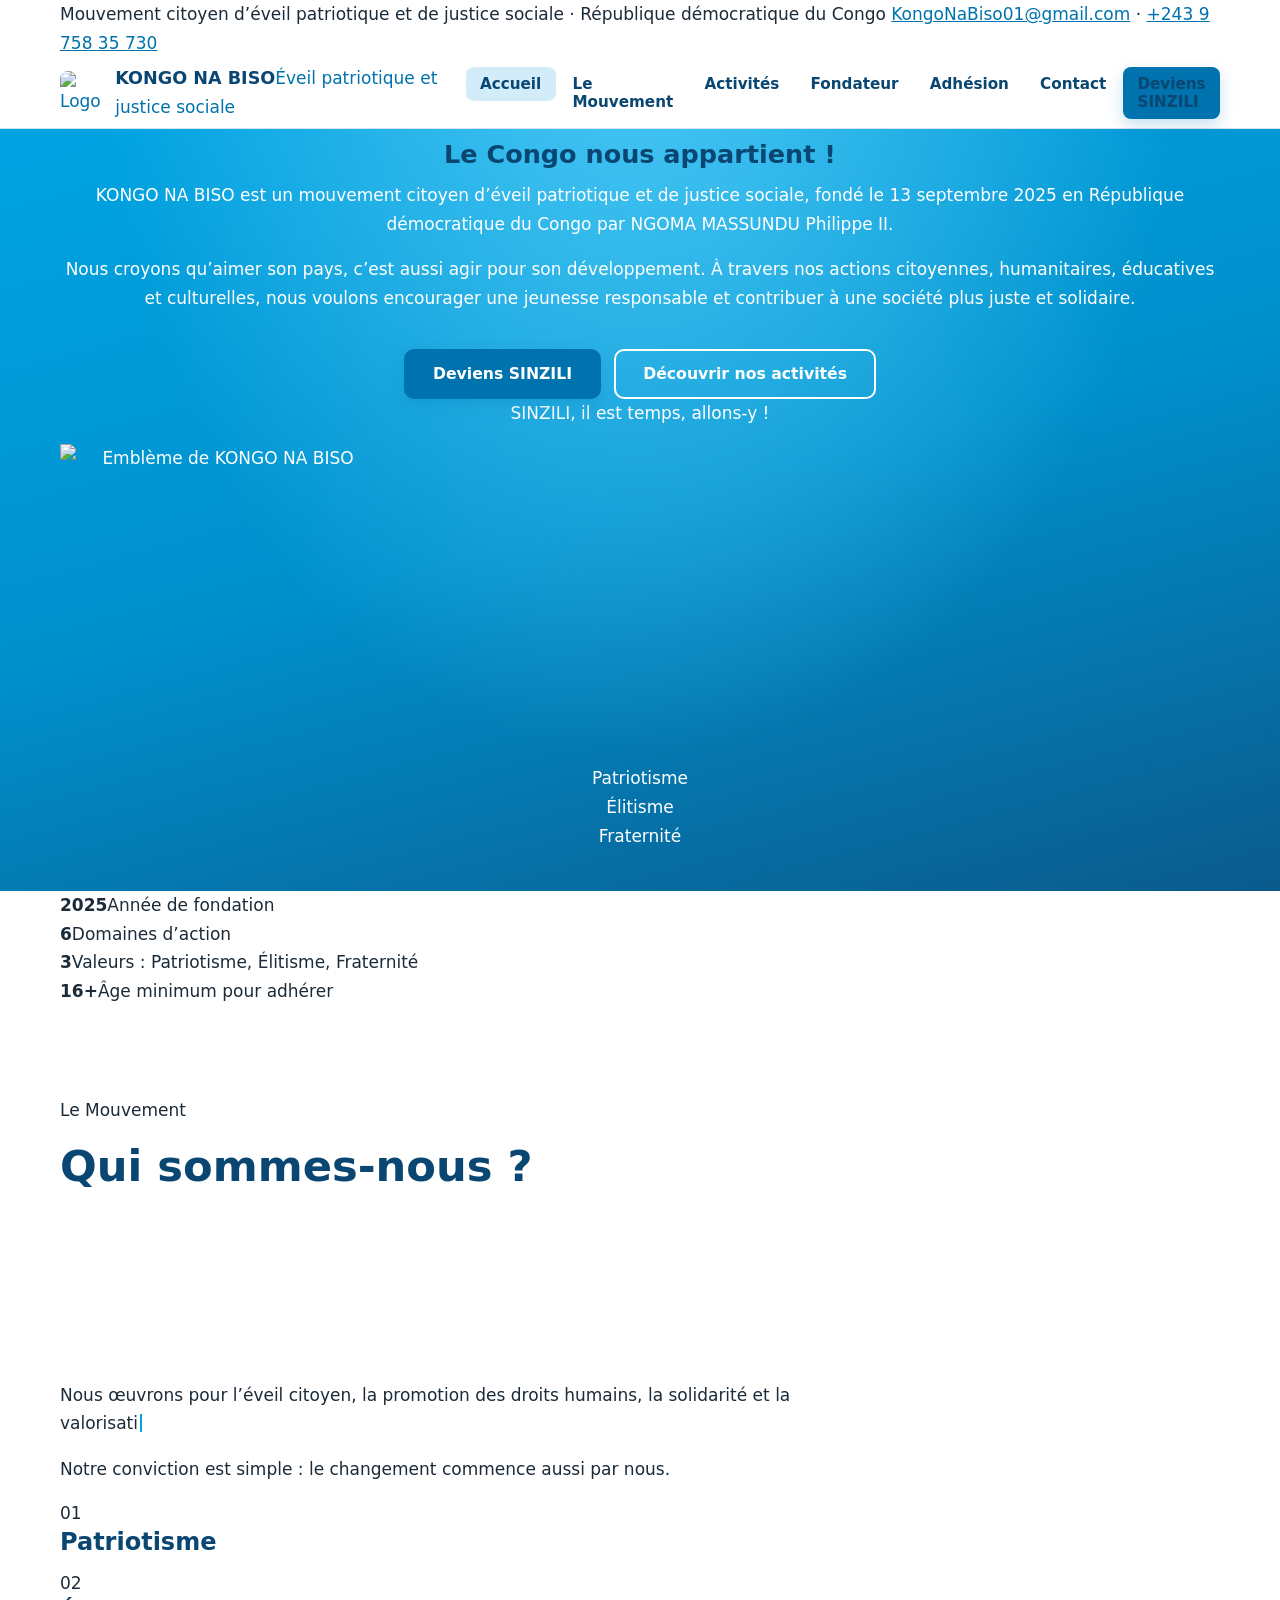
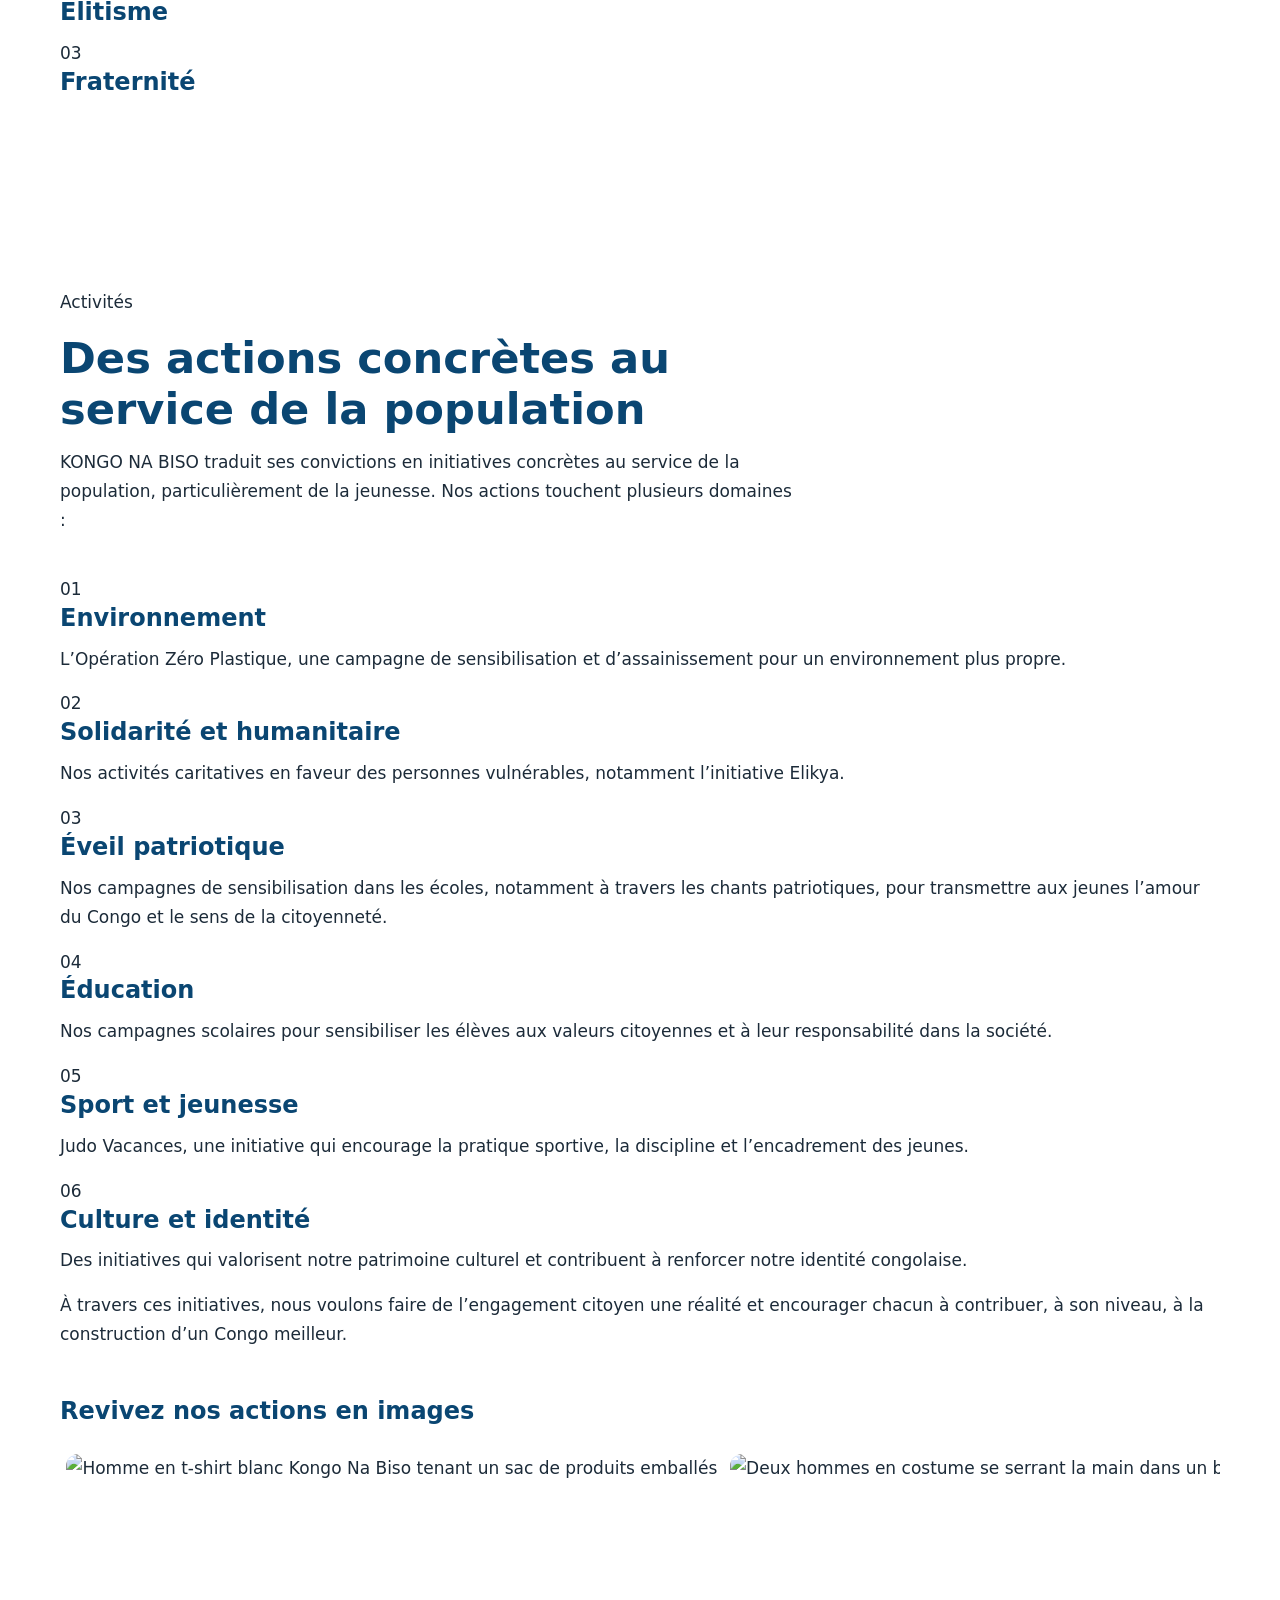
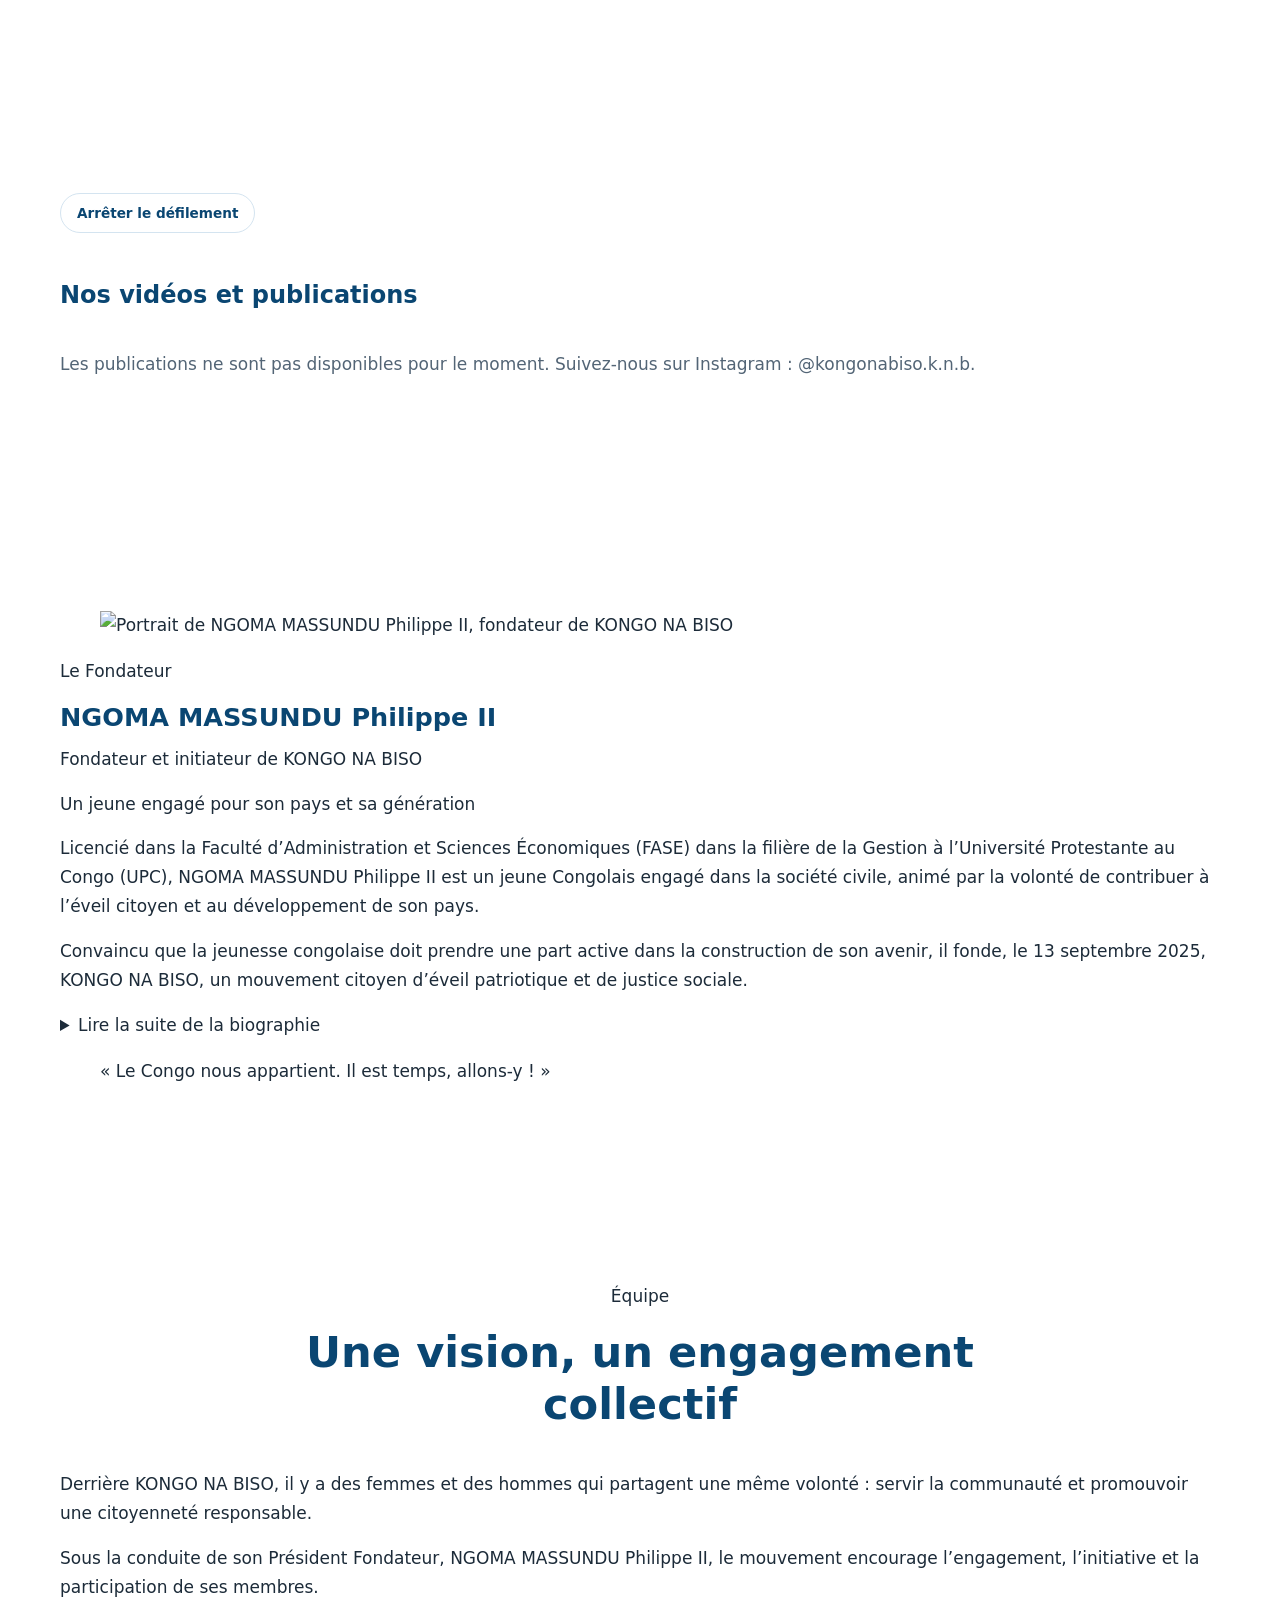
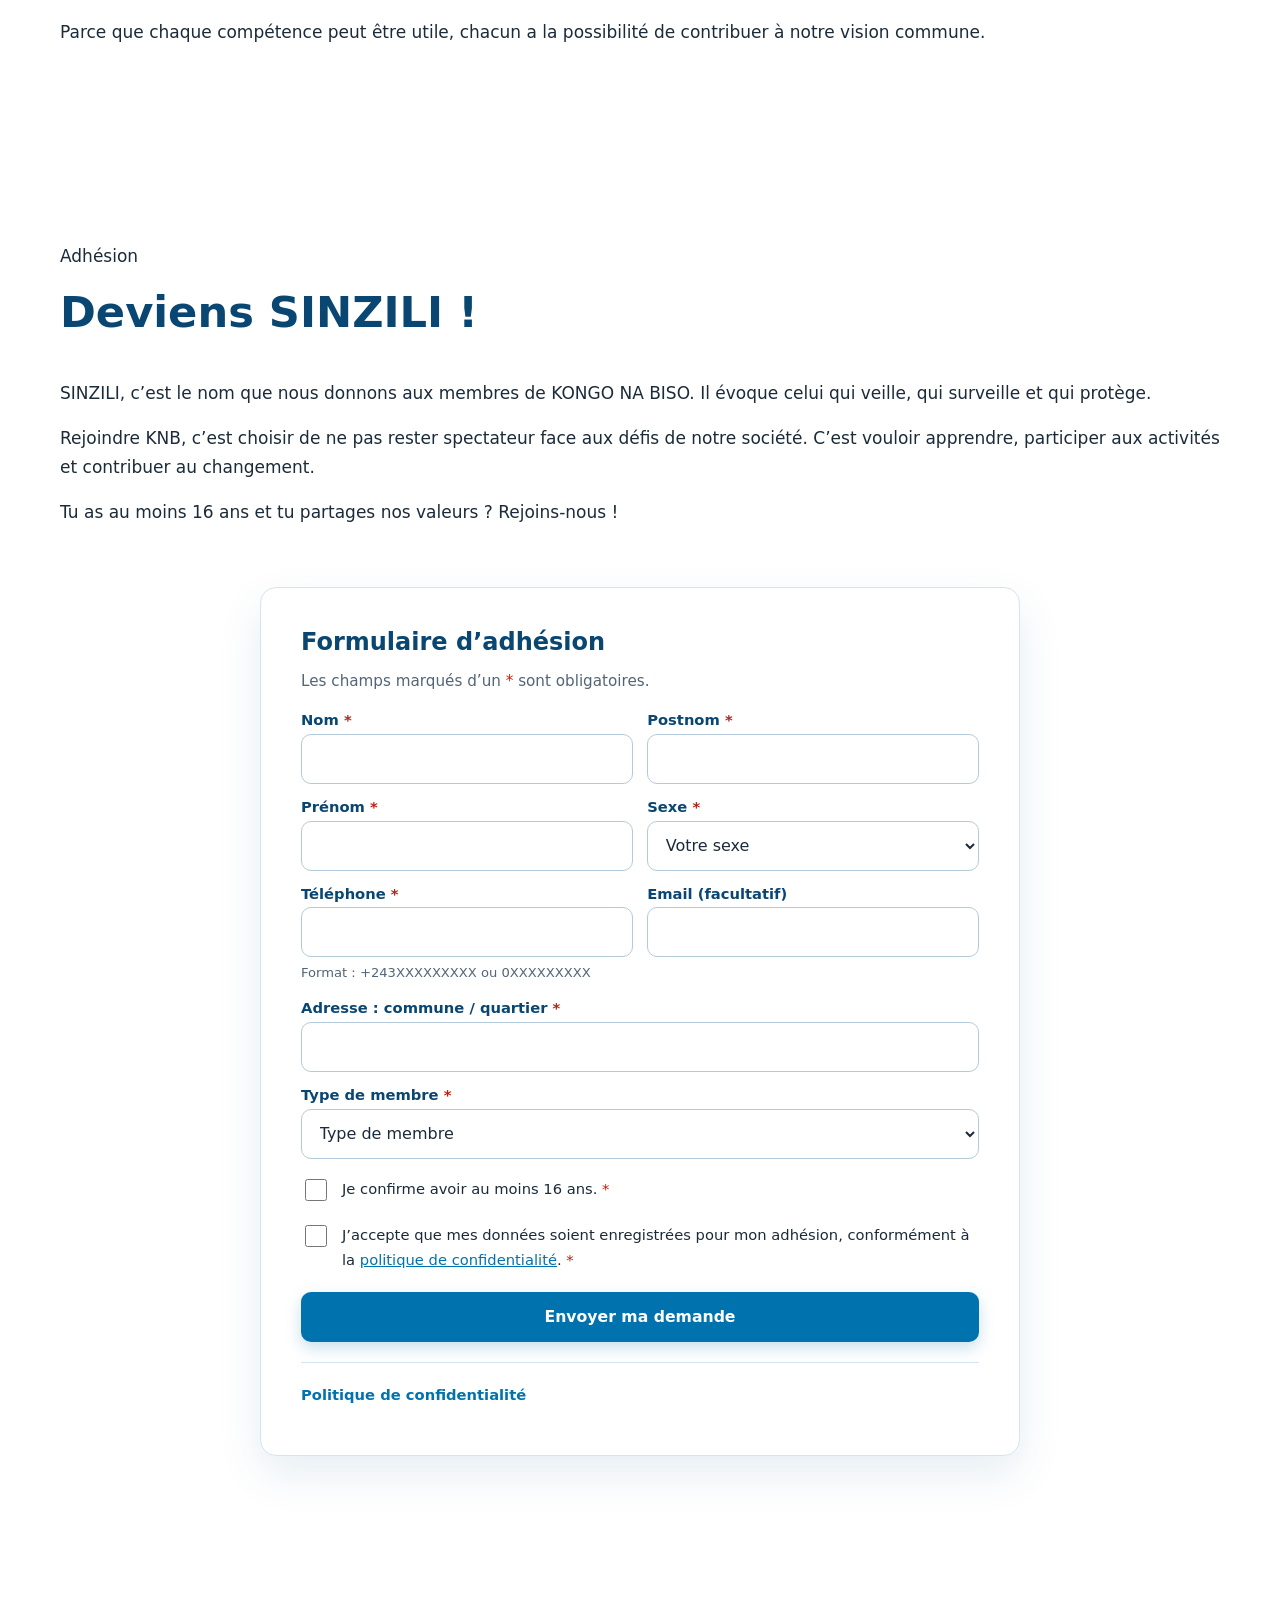
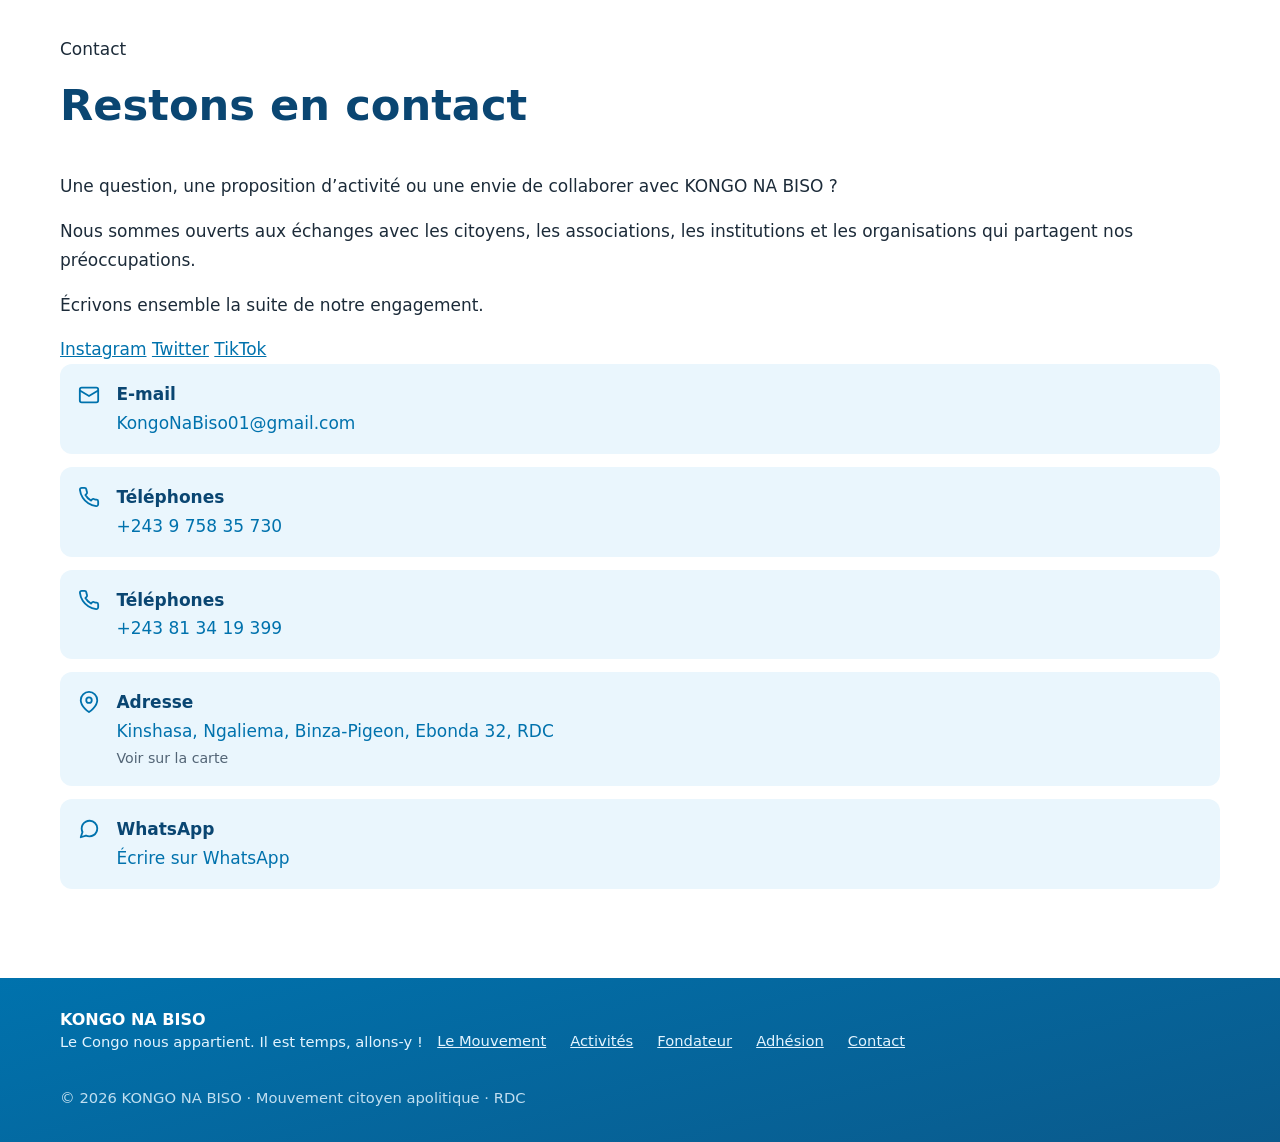
==== commit 8ad19cd8: "Update index.html" ====
--- a/index.html
+++ b/index.html
@@ -3,23 +3,19 @@
 <head>
   <meta charset="UTF-8">
   <meta name="viewport" content="width=device-width, initial-scale=1.0">
-  <title>KONGO NA BISO - Officiel</title>
-  <meta name="description" content="KONGO NA BISO : mouvement citoyen d'éveil patriotique et de justice sociale. Découvrez le mouvement, ses activités et rejoignez-nous.">
-  <meta name="theme-color" content="#00a8e8">
+  <title>KONGO NA BISO - Le Congo nous appartient</title>
+  <meta name="description" content="KONGO NA BISO est un mouvement citoyen d'éveil patriotique et de justice sociale, fondé le 13 septembre 2025 en République démocratique du Congo. Deviens SINZILI.">
+  <meta name="theme-color" content="#072547">
   <meta property="og:type" content="website">
-  <meta property="og:title" content="KONGO NA BISO - Officiel">
-  <meta property="og:description" content="Mouvement citoyen d'éveil patriotique et de justice sociale. Le Congo nous appartient. Il est temps, allons-y.">
+  <meta property="og:title" content="KONGO NA BISO - Le Congo nous appartient">
+  <meta property="og:description" content="Mouvement citoyen d'éveil patriotique et de justice sociale. SINZILI, il est temps, allons-y !">
   <meta property="og:locale" content="fr_FR">
   <meta name="google-site-verification" content="Lcbsuj1NJbcCSlOqM9GYI_Rh5IQ0i0ESeaaQIp2cb-8">
   <link rel="icon" href="logo.jpeg">
   <link rel="apple-touch-icon" href="logo.jpeg">
-
-  <!-- L'affiche d'accueil est chargée en priorité : elle s'affiche dès l'arrivée -->
-  <link rel="preload" as="image" href="h%C3%A9ros-bg.jpg">
-
   <link rel="preconnect" href="https://fonts.googleapis.com">
   <link rel="preconnect" href="https://fonts.gstatic.com" crossorigin>
-  <link href="https://fonts.googleapis.com/css2?family=Montserrat:wght@600;700;800&family=Open+Sans:wght@400;600&display=swap" rel="stylesheet">
+  <link href="https://fonts.googleapis.com/css2?family=Public+Sans:wght@400;500;600;700&family=Source+Serif+4:wght@600;700;800&display=swap" rel="stylesheet">
   <link rel="stylesheet" href="styles.css">
   <script>document.documentElement.classList.add('js');</script>
 </head>
@@ -28,53 +24,109 @@
 
   <!-- ================================================================ EN-TÊTE -->
   <header class="site-header" id="site-header">
+    <div class="topbar">
+      <div class="container topbar-inner">
+        <span>Mouvement citoyen d’éveil patriotique et de justice sociale · République démocratique du Congo</span>
+        <span><a href="mailto:KongoNaBiso01@gmail.com">KongoNaBiso01@gmail.com</a> · <a href="tel:+243975835730">+243 9 758 35 730</a></span>
+      </div>
+    </div>
     <div class="container header-inner">
       <a class="brand" href="#accueil">
         <img src="logo.jpeg" alt="Logo de KONGO NA BISO" width="44" height="44">
-        <span class="brand-name">Kongo Na Biso</span>
+        <span class="brand-text"><span class="brand-name">KONGO NA BISO</span><span class="brand-sub">Éveil patriotique et justice sociale</span></span>
       </a>
       <nav class="site-nav" id="site-nav" aria-label="Navigation principale">
         <ul>
           <li><a href="#accueil">Accueil</a></li>
           <li><a href="#mouvement">Le Mouvement</a></li>
           <li><a href="#activites">Activités</a></li>
-          <li><a href="#equipe">Équipe</a></li>
+          <li><a href="#fondateur">Fondateur</a></li>
           <li><a href="#adhesion">Adhésion</a></li>
           <li><a href="#contact">Contact</a></li>
+          <li class="nav-cta"><a class="btn btn-primary" href="#adhesion">Deviens SINZILI</a></li>
         </ul>
       </nav>
       <button class="burger" id="burger-btn" type="button" aria-expanded="false" aria-controls="site-nav" aria-label="Ouvrir le menu de navigation"><span aria-hidden="true"></span></button>
     </div>
+    <div class="tricolor" aria-hidden="true"></div>
   </header>
   <div class="nav-backdrop" id="nav-backdrop"></div>
 
   <main id="contenu">
 
-    <!-- ============================================================== ACCUEIL -->
-    <!-- L'affiche officielle contient déjà le titre et le slogan : on l'affiche en entier, sans la couper. -->
+    <!-- ============================================================== 1. ACCUEIL -->
     <section class="hero" id="accueil" aria-labelledby="hero-title">
-      <h1 id="hero-title" class="sr-only">KONGO NA BISO, mouvement citoyen d'éveil patriotique et de justice sociale</h1>
-      <div class="hero-frame">
-        <img class="hero-img" src="h%C3%A9ros-bg.jpg" alt="Affiche officielle de KONGO NA BISO : mouvement citoyen d'éveil patriotique et de justice sociale. Le Congo nous appartient. Il est temps, allons-y." fetchpriority="high" decoding="async">
-      </div>
-      <div class="hero-cta">
-        <a class="btn btn-light" href="#adhesion">Rejoindre le Mouvement</a>
-        <a class="btn btn-ghost" href="#mouvement">Découvrir le mouvement</a>
+      <div class="container hero-grid">
+        <div class="hero-copy">
+          <p class="eyebrow hero-anim d1">Fondé le 13 septembre 2025 · République démocratique du Congo</p>
+          <h1 id="hero-title" class="hero-anim d1">Le Congo nous appartient !</h1>
+          <p class="hero-lead hero-anim d2">KONGO NA BISO est un mouvement citoyen d’éveil patriotique et de justice sociale, fondé le 13 septembre 2025 en République démocratique du Congo par NGOMA MASSUNDU Philippe II.</p>
+          <p class="hero-text hero-anim d2">Nous croyons qu’aimer son pays, c’est aussi agir pour son développement. À travers nos actions citoyennes, humanitaires, éducatives et culturelles, nous voulons encourager une jeunesse responsable et contribuer à une société plus juste et solidaire.</p>
+          <div class="hero-cta hero-anim d3">
+            <a class="btn btn-primary" href="#adhesion">Deviens SINZILI</a>
+            <a class="btn btn-ghost" href="#activites">Découvrir nos activités</a>
+          </div>
+          <p class="hero-slogan hero-anim d4">SINZILI, il est temps, allons-y !</p>
+        </div>
+        <div class="emblem-wrap hero-anim d2">
+          <div class="emblem"><img src="logo.jpeg" alt="Emblème de KONGO NA BISO" width="320" height="320" fetchpriority="high"></div>
+          <ul class="pillars" aria-label="Nos trois valeurs"><li>Patriotisme</li><li>Élitisme</li><li>Fraternité</li></ul>
+        </div>
       </div>
     </section>
 
-    <!-- ========================================================== LE MOUVEMENT -->
+    <section class="stats" aria-label="Repères">
+      <div class="container stats-grid">
+        <div class="reveal"><strong>2025</strong><span>Année de fondation</span></div>
+        <div class="reveal reveal-d1"><strong>6</strong><span>Domaines d’action</span></div>
+        <div class="reveal reveal-d1"><strong>3</strong><span>Valeurs : Patriotisme, Élitisme, Fraternité</span></div>
+        <div class="reveal reveal-d2"><strong class="red">16+</strong><span>Âge minimum pour adhérer</span></div>
+      </div>
+    </section>
+
+    <!-- =========================================================== 2. LE MOUVEMENT -->
     <section class="section" id="mouvement" aria-labelledby="mouvement-title">
+      <div class="container two-col">
+        <div>
+          <header class="section-head reveal">
+            <p class="kicker">Le Mouvement</p>
+            <h2 id="mouvement-title">Qui sommes-nous ?</h2>
+          </header>
+          <div class="prose">
+            <p class="reveal" data-typewriter>KONGO NA BISO est un mouvement citoyen apolitique qui rassemble des personnes désireuses de contribuer positivement à l’avenir de la République démocratique du Congo.</p>
+            <p class="reveal" data-typewriter>Notre engagement repose sur trois valeurs : Patriotisme, Élitisme, Fraternité.</p>
+            <p class="reveal" data-typewriter>Nous œuvrons pour l’éveil citoyen, la promotion des droits humains, la solidarité et la valorisation de notre identité congolaise.</p>
+            <p class="conviction reveal">Notre conviction est simple : le changement commence aussi par nous.</p>
+          </div>
+        </div>
+        <ul class="values">
+          <li class="value v1 reveal"><span class="value-n">01</span><h3>Patriotisme</h3></li>
+          <li class="value v2 reveal reveal-d1"><span class="value-n">02</span><h3>Élitisme</h3></li>
+          <li class="value v3 reveal reveal-d2"><span class="value-n">03</span><h3>Fraternité</h3></li>
+        </ul>
+      </div>
+    </section>
+
+    <!-- ============================================================ 3. ACTIVITÉS -->
+    <section class="section section-soft" id="activites" aria-labelledby="activites-title">
       <div class="container">
         <header class="section-head reveal">
-          <h2 id="mouvement-title">Histoire du mouvement</h2>
+          <p class="kicker">Activités</p>
+          <h2 id="activites-title">Des actions concrètes au service de la population</h2>
+          <p class="lead">KONGO NA BISO traduit ses convictions en initiatives concrètes au service de la population, particulièrement de la jeunesse. Nos actions touchent plusieurs domaines :</p>
         </header>
 
-        <div class="prose">
-          <p class="reveal" data-typewriter>Le mouvement citoyen <strong>KONGO NA BISO</strong> est né d’une volonté profonde de voir émerger une jeunesse congolaise consciente, engagée et actrice du changement.</p>
-          <p class="reveal reveal-d1" data-typewriter>Fondé en septembre 2025, KONGO NA BISO a été créé par <strong>NGOMA MASSUNDU PHILIPPE</strong>, citoyen congolais né à Kinshasa. Économiste de formation, il est licencié en économie et gestion de l’Université Protestante au Congo (UPC) depuis 2024.</p>
-        </div>
-
+        <div class="actions-row">
+          <article class="action-card reveal"><span class="action-n">01</span><h3>Environnement</h3><p>L’Opération Zéro Plastique, une campagne de sensibilisation et d’assainissement pour un environnement plus propre.</p></article>
+          <article class="action-card reveal reveal-d1"><span class="action-n">02</span><h3>Solidarité et humanitaire</h3><p>Nos activités caritatives en faveur des personnes vulnérables, notamment l’initiative Elikya.</p></article>
+          <article class="action-card reveal reveal-d2"><span class="action-n">03</span><h3>Éveil patriotique</h3><p>Nos campagnes de sensibilisation dans les écoles, notamment à travers les chants patriotiques, pour transmettre aux jeunes l’amour du Congo et le sens de la citoyenneté.</p></article>
+          <article class="action-card reveal"><span class="action-n">04</span><h3>Éducation</h3><p>Nos campagnes scolaires pour sensibiliser les élèves aux valeurs citoyennes et à leur responsabilité dans la société.</p></article>
+          <article class="action-card reveal reveal-d1"><span class="action-n">05</span><h3>Sport et jeunesse</h3><p>Judo Vacances, une initiative qui encourage la pratique sportive, la discipline et l’encadrement des jeunes.</p></article>
+          <article class="action-card reveal reveal-d2"><span class="action-n">06</span><h3>Culture et identité</h3><p>Des initiatives qui valorisent notre patrimoine culturel et contribuent à renforcer notre identité congolaise.</p></article>
+        </div>
+        <p class="closing reveal">À travers ces initiatives, nous voulons faire de l’engagement citoyen une réalité et encourager chacun à contribuer, à son niveau, à la construction d’un Congo meilleur.</p>
+
+        <h3 class="subhead reveal">Revivez nos actions en images</h3>
         <div class="marquee reveal" data-marquee>
           <div class="marquee-track">
             <figure><img src="mouv1.jpg" alt="Homme en t-shirt blanc Kongo Na Biso tenant un sac de produits emballés" loading="lazy" decoding="async"></figure>
@@ -84,48 +136,6 @@
             <figure><img src="mouv5.jpg" alt="Jeune homme en costume prenant la parole devant le drapeau de la RDC" loading="lazy" decoding="async"></figure>
             <figure><img src="mouv6.jpg" alt="Photo noir et blanc d'un groupe de dix-sept personnes posant devant un bâtiment" loading="lazy" decoding="async"></figure>
             <figure><img src="mouv7.jpg" alt="Volontaires en gilets verts et casquettes alignés dans une rue devant un mur orange" loading="lazy" decoding="async"></figure>
-          </div>
-        </div>
-        <div class="marquee-tools">
-          <button class="marquee-toggle" type="button" data-marquee-toggle aria-pressed="false">Arrêter le défilement</button>
-        </div>
-
-        <blockquote class="quote reveal">
-          <p data-typewriter>"KONGO NA BISO, qui signifie « Le Congo nous appartient », est né comme un cri de réveil collectif et un appel à la responsabilité citoyenne."</p>
-        </blockquote>
-
-        <div class="prose">
-          <h3 class="reveal">Nos Engagements</h3>
-          <ul class="engagements reveal">
-            <li>Promouvoir les droits humains et la dignité humaine.</li>
-            <li>Encourager l’éducation, l’entrepreneuriat et l’innovation des jeunes.</li>
-            <li>Valoriser la culture congolaise, les langues et l’identité nationale.</li>
-            <li>Renforcer la participation citoyenne et la cohésion sociale.</li>
-            <li>Agir concrètement en faveur des personnes vulnérables.</li>
-          </ul>
-          <p class="reveal reveal-d1" data-typewriter>KONGO NA BISO n’est pas un simple mouvement : c’est une dynamique citoyenne, une main tendue, et une force collective déterminée à bâtir un Congo plus juste, solidaire et prospère.</p>
-          <p class="signature reveal reveal-d2">By NGOMA MASSUNDU PHILIPPE</p>
-          <p class="closing-tag reveal reveal-d2">LE CONGO NOUS APPARTIENT.<br>IL EST TEMPS, ALLONS-Y.</p>
-        </div>
-      </div>
-    </section>
-
-    <!-- ============================================================ ACTIVITÉS -->
-    <section class="section section-alt" id="activites" aria-labelledby="activites-title">
-      <div class="container">
-        <header class="section-head reveal">
-          <h2 id="activites-title">Nos Activités</h2>
-          <p class="section-lead">Retrouvez l'historique complet de nos actions, de nos activités les plus récentes aux plus anciennes.</p>
-        </header>
-
-        <div id="activities-grid" class="act-row" aria-live="polite"></div>
-        <div id="activities-status" class="feed-status" role="status"><p>Chargement des publications…</p></div>
-        <div class="more-wrap"><button type="button" id="activities-all" class="btn btn-primary" hidden>Voir toutes les publications</button></div>
-        <noscript><div class="feed-status"><p>Activez JavaScript pour afficher nos vidéos. Retrouvez-nous sur Instagram : @kongonabiso.k.n.b.</p></div></noscript>
-
-        <h3 class="reveal subhead">Nos activités en images</h3>
-        <div class="marquee reveal" data-marquee>
-          <div class="marquee-track">
             <figure><img src="photo2.jpg" alt="Bénévoles en gilets verts et casquettes tenant des pancartes anti-plastiques dans une rue" loading="lazy" decoding="async"></figure>
             <figure><img src="photo3.jpg" alt="Volontaires en gilets verts et casquettes avec pancartes sur une route bordée d'arbres" loading="lazy" decoding="async"></figure>
             <figure><img src="photo4.jpg" alt="Photo noir et blanc d'un groupe de jeunes adultes posant devant un bâtiment" loading="lazy" decoding="async"></figure>
@@ -135,37 +145,73 @@
             <figure><img src="photo8.jpg" alt="Grand groupe faisant le signe de victoire devant un bâtiment, en noir et blanc" loading="lazy" decoding="async"></figure>
           </div>
         </div>
-        <div class="marquee-tools">
-          <button class="marquee-toggle" type="button" data-marquee-toggle aria-pressed="false">Arrêter le défilement</button>
-        </div>
+        <div class="marquee-tools"><button class="marquee-toggle" type="button" data-marquee-toggle aria-pressed="false">Arrêter le défilement</button></div>
+
+        <h3 class="subhead reveal">Nos vidéos et publications</h3>
+        <div id="activities-grid" class="act-row" aria-live="polite"></div>
+        <div id="activities-status" class="feed-status" role="status"><p>Chargement des publications…</p></div>
+        <div class="more-wrap"><button type="button" id="activities-all" class="btn btn-outline" hidden>Voir toutes les publications</button></div>
+        <noscript><div class="feed-status"><p>Activez JavaScript pour afficher nos vidéos. Retrouvez-nous sur Instagram : @kongonabiso.k.n.b.</p></div></noscript>
       </div>
     </section>
 
-    <!-- ================================================================ ÉQUIPE -->
-    <section class="section" id="equipe" aria-labelledby="equipe-title">
-      <div class="container">
-        <header class="section-head reveal">
-          <h2 id="equipe-title">Équipe Dirigeante</h2>
-          <p class="team-count"><span id="team-count">0</span> membres</p>
+    <!-- =========================================================== 4. LE FONDATEUR -->
+    <section class="section" id="fondateur" aria-labelledby="fondateur-title">
+      <div class="container founder">
+        <figure class="founder-photo reveal">
+          <img src="chef1.jpg" alt="Portrait de NGOMA MASSUNDU Philippe II, fondateur de KONGO NA BISO" loading="lazy" decoding="async">
+        </figure>
+        <div class="founder-body">
+          <p class="kicker reveal">Le Fondateur</p>
+          <h2 id="fondateur-title" class="reveal">NGOMA MASSUNDU Philippe II</h2>
+          <p class="founder-role reveal">Fondateur et initiateur de KONGO NA BISO</p>
+          <p class="founder-tag reveal">Un jeune engagé pour son pays et sa génération</p>
+          <p class="reveal">Licencié dans la Faculté d’Administration et Sciences Économiques (FASE) dans la filière de la Gestion à l’Université Protestante au Congo (UPC), NGOMA MASSUNDU Philippe II est un jeune Congolais engagé dans la société civile, animé par la volonté de contribuer à l’éveil citoyen et au développement de son pays.</p>
+          <p class="reveal">Convaincu que la jeunesse congolaise doit prendre une part active dans la construction de son avenir, il fonde, le 13 septembre 2025, KONGO NA BISO, un mouvement citoyen d’éveil patriotique et de justice sociale.</p>
+          <details class="bio">
+            <summary>Lire la suite de la biographie</summary>
+            <p>À travers cette initiative, il souhaite encourager les jeunes à dépasser l’indifférence, à développer leur sens des responsabilités et à devenir des acteurs du changement dans leurs communautés.</p>
+            <p>Sportif et judoka, il accorde également une importance particulière à la discipline, au respect, à la persévérance et au dépassement de soi, des valeurs qu’il entend promouvoir auprès de la jeunesse.</p>
+            <p>Son engagement repose sur une conviction : le développement du Congo nécessite des citoyens conscients, responsables et prêts à servir l’intérêt général.</p>
+            <p>À travers KONGO NA BISO, il ambitionne de contribuer à une jeunesse mieux engagée, une société plus solidaire et un Congo où le patriotisme se traduit par des actions concrètes.</p>
+          </details>
+          <blockquote class="founder-quote reveal"><p>« Le Congo nous appartient. Il est temps, allons-y ! »</p></blockquote>
+        </div>
+      </div>
+    </section>
+
+    <!-- ================================================================ 5. ÉQUIPE -->
+    <section class="section section-soft team-band" id="equipe" aria-labelledby="equipe-title">
+      <div class="container narrow">
+        <header class="section-head center reveal">
+          <p class="kicker">Équipe</p>
+          <h2 id="equipe-title">Une vision, un engagement collectif</h2>
         </header>
-        <div id="team-grid" class="team-grid"></div>
-        <div class="more-wrap"><button type="button" id="team-all" class="btn btn-primary">Voir tous les membres</button></div>
+        <p class="reveal">Derrière KONGO NA BISO, il y a des femmes et des hommes qui partagent une même volonté : servir la communauté et promouvoir une citoyenneté responsable.</p>
+        <p class="reveal">Sous la conduite de son Président Fondateur, NGOMA MASSUNDU Philippe II, le mouvement encourage l’engagement, l’initiative et la participation de ses membres.</p>
+        <p class="reveal">Parce que chaque compétence peut être utile, chacun a la possibilité de contribuer à notre vision commune.</p>
       </div>
     </section>
 
-    <!-- ============================================================= ADHÉSION -->
-    <section class="section section-alt" id="adhesion" aria-labelledby="adhesion-title">
-      <div class="container">
-        <header class="section-head center reveal">
-          <h2 id="adhesion-title">Rejoindre KNB</h2>
-          <p class="section-lead">Remplissez ce formulaire pour adhérer au mouvement citoyen KONGO NA BISO.</p>
-        </header>
+    <!-- ============================================================= 6. ADHÉSION -->
+    <section class="section adhesion" id="adhesion" aria-labelledby="adhesion-title">
+      <div class="container adhesion-grid">
+        <div class="adhesion-copy">
+          <header class="section-head reveal">
+            <p class="kicker">Adhésion</p>
+            <h2 id="adhesion-title">Deviens SINZILI !</h2>
+          </header>
+          <p class="reveal">SINZILI, c’est le nom que nous donnons aux membres de KONGO NA BISO. Il évoque celui qui veille, qui surveille et qui protège.</p>
+          <p class="reveal">Rejoindre KNB, c’est choisir de ne pas rester spectateur face aux défis de notre société. C’est vouloir apprendre, participer aux activités et contribuer au changement.</p>
+          <p class="adhesion-call reveal">Tu as au moins 16 ans et tu partages nos valeurs ? Rejoins-nous !</p>
+          <p class="adhesion-slogan reveal">Le Congo nous appartient. Il est temps, allons-y !</p>
+        </div>
 
         <div class="form-wrap reveal">
           <div id="form-status" class="form-status" role="alert" hidden></div>
-
           <form id="adhesion-form" novalidate>
-            <p class="form-intro">Les champs marqués d’un <span class="req" aria-hidden="true">*</span> sont obligatoires. Vos données servent uniquement à enregistrer votre adhésion.</p>
+            <h3 class="form-title">Formulaire d’adhésion</h3>
+            <p class="form-intro">Les champs marqués d’un <span class="req" aria-hidden="true">*</span> sont obligatoires.</p>
 
             <div class="form-grid cols-2">
               <div class="field">
@@ -227,21 +273,26 @@
             <div id="turnstile-slot"></div>
 
             <div class="consent">
+              <input type="checkbox" id="f-age" name="age16" required aria-describedby="e-age">
+              <label for="f-age">Je confirme avoir au moins 16 ans. <span class="req" aria-hidden="true">*</span></label>
+            </div>
+            <p class="field-error" id="e-age"></p>
+            <div class="consent">
               <input type="checkbox" id="f-consentement" name="consentement" required aria-describedby="e-consentement">
               <label for="f-consentement">J’accepte que mes données soient enregistrées pour mon adhésion, conformément à la <a href="#confidentialite" data-open-privacy>politique de confidentialité</a>. <span class="req" aria-hidden="true">*</span></label>
             </div>
             <p class="field-error" id="e-consentement"></p>
 
-            <button type="submit" class="btn btn-primary btn-block" id="submit-btn">Envoyer mon adhésion</button>
+            <button type="submit" class="btn btn-primary btn-block" id="submit-btn">Envoyer ma demande</button>
           </form>
 
           <div id="form-success" class="form-success" hidden>
             <div class="check" aria-hidden="true">
               <svg width="30" height="30" viewBox="0 0 24 24" fill="none" stroke="#fff" stroke-width="3" stroke-linecap="round" stroke-linejoin="round"><polyline points="20 6 9 17 4 12"/></svg>
             </div>
-            <h3>Merci, votre adhésion a bien été enregistrée</h3>
-            <p>Votre demande a bien été transmise à KONGO NA BISO.</p>
-            <a class="btn btn-outline" href="#accueil">Retour à l'accueil</a>
+            <h3>Bienvenue parmi les SINZILI<span id="success-name"></span> !</h3>
+            <p>Votre adhésion a bien été enregistrée. Le Congo nous appartient. Il est temps, allons-y !</p>
+            <a class="btn btn-outline" href="#accueil">Retour à l’accueil</a>
           </div>
 
           <details class="privacy" id="confidentialite">
@@ -249,93 +300,73 @@
             <p><strong>Données collectées :</strong> nom, postnom, prénom, sexe, numéro de téléphone, email (facultatif), commune ou quartier, type de membre.</p>
             <p><strong>Utilisation :</strong> enregistrer votre adhésion et vous contacter au sujet du mouvement. Vos données ne sont ni vendues ni cédées à des tiers.</p>
             <p><strong>Accès :</strong> limité à quelques responsables de KONGO NA BISO, dans un fichier protégé.</p>
-            <p><strong>Vos droits :</strong> pour consulter, corriger ou faire supprimer vos données, écrivez à kongonabiso01@gmail.com.</p>
+            <p><strong>Vos droits :</strong> pour consulter, corriger ou faire supprimer vos données, écrivez à KongoNaBiso01@gmail.com.</p>
           </details>
         </div>
       </div>
     </section>
 
-    <!-- =============================================================== CONTACT -->
+    <!-- =============================================================== 7. CONTACT -->
     <section class="section" id="contact" aria-labelledby="contact-title">
-      <div class="container">
-        <header class="section-head reveal">
-          <h2 id="contact-title">À propos et contact</h2>
-        </header>
-
-        <div class="contact-grid">
-          <ul class="contact-list reveal">
-            <li>
-              <a href="mailto:kongonabiso01@gmail.com">
-                <svg width="22" height="22" viewBox="0 0 24 24" fill="none" stroke="currentColor" stroke-width="2" aria-hidden="true"><rect x="2" y="4" width="20" height="16" rx="2"/><path d="m2 7 10 6 10-6"/></svg>
-                <span class="contact-body"><span class="contact-key">Gmail</span><span class="contact-val">kongonabiso01@gmail.com</span><small>Écrivez-nous, nous répondons dès que possible.</small></span>
-              </a>
-            </li>
-            <li>
-              <a href="tel:+243975835730">
-                <svg width="22" height="22" viewBox="0 0 24 24" fill="none" stroke="currentColor" stroke-width="2" aria-hidden="true"><path d="M22 16.9v3a2 2 0 0 1-2.2 2 19.8 19.8 0 0 1-8.6-3.1 19.5 19.5 0 0 1-6-6A19.8 19.8 0 0 1 2.1 4.2 2 2 0 0 1 4.1 2h3a2 2 0 0 1 2 1.7c.1 1 .4 1.9.7 2.8a2 2 0 0 1-.5 2.1L8.1 9.9a16 16 0 0 0 6 6l1.3-1.3a2 2 0 0 1 2.1-.4c.9.3 1.8.6 2.8.7a2 2 0 0 1 1.7 2Z"/></svg>
-                <span class="contact-body"><span class="contact-key">Téléphone</span><span class="contact-val">+243 975 835 730</span><small>Appelez-nous ou envoyez-nous un WhatsApp.</small></span>
-              </a>
-            </li>
-          </ul>
-
-          <ul class="contact-list reveal">
-            <li>
-              <a href="https://www.instagram.com/kongonabiso.k.n.b/" target="_blank" rel="noopener noreferrer">
-                <svg width="22" height="22" viewBox="0 0 24 24" fill="none" stroke="currentColor" stroke-width="2" aria-hidden="true"><rect x="2" y="2" width="20" height="20" rx="5"/><circle cx="12" cy="12" r="4.5"/><circle cx="17.5" cy="6.5" r="1" fill="currentColor" stroke="none"/></svg>
-                <span class="contact-body"><span class="contact-key">Instagram</span><span class="contact-val">@kongonabiso.k.n.b</span><small>Ouvrir le profil dans un nouvel onglet.</small></span>
-              </a>
-            </li>
-            <li>
-              <a href="https://twitter.com/KongoNaBiso01" target="_blank" rel="noopener noreferrer">
-                <svg width="22" height="22" viewBox="0 0 24 24" fill="none" stroke="currentColor" stroke-width="2" aria-hidden="true"><path d="M4 4l7.2 9.3L4.4 20h2.1l5.6-5.7L16.8 20H20l-7.5-9.7L18.9 4h-2.1l-5.2 5.3L8.2 4H4Z"/></svg>
-                <span class="contact-body"><span class="contact-key">Twitter</span><span class="contact-val">@KongoNaBiso01</span><small>Ouvrir le profil dans un nouvel onglet.</small></span>
-              </a>
-            </li>
-            <li>
-              <a href="https://www.tiktok.com/@kongo.na.biso1" target="_blank" rel="noopener noreferrer">
-                <svg width="22" height="22" viewBox="0 0 24 24" fill="none" stroke="currentColor" stroke-width="2" aria-hidden="true"><path d="M15 3v10.5a4.5 4.5 0 1 1-4-4.5"/><path d="M15 6.5A5.5 5.5 0 0 0 20 12"/></svg>
-                <span class="contact-body"><span class="contact-key">TikTok</span><span class="contact-val">@kongo.na.biso1</span><small>Ouvrir le profil dans un nouvel onglet.</small></span>
-              </a>
-            </li>
-          </ul>
-        </div>
-
-        <div class="contact-actions reveal">
-          <a class="btn btn-whatsapp" href="https://wa.me/243975835730?text=Bonjour%20KONGO%20NA%20BISO%2C%20je%20souhaite%20des%20informations%20sur%20le%20mouvement." target="_blank" rel="noopener noreferrer">
-            <svg width="20" height="20" viewBox="0 0 24 24" fill="none" stroke="currentColor" stroke-width="2" stroke-linecap="round" stroke-linejoin="round" aria-hidden="true"><path d="M21 11.5a8.38 8.38 0 0 1-.9 3.8 8.5 8.5 0 0 1-7.6 4.7 8.38 8.38 0 0 1-3.8-.9L3 21l1.9-5.7a8.38 8.38 0 0 1-.9-3.8 8.5 8.5 0 0 1 4.7-7.6 8.38 8.38 0 0 1 3.8-.9h.5a8.48 8.48 0 0 1 8 8v.5z"/></svg>
-            Ouvrir WhatsApp
-          </a>
-          <p class="note">Réponse rapide par WhatsApp au +243 975 835 730.</p>
-        </div>
+      <div class="container two-col">
+        <div>
+          <header class="section-head reveal">
+            <p class="kicker">Contact</p>
+            <h2 id="contact-title">Restons en contact</h2>
+          </header>
+          <p class="reveal">Une question, une proposition d’activité ou une envie de collaborer avec KONGO NA BISO ?</p>
+          <p class="reveal">Nous sommes ouverts aux échanges avec les citoyens, les associations, les institutions et les organisations qui partagent nos préoccupations.</p>
+          <p class="closing reveal">Écrivons ensemble la suite de notre engagement.</p>
+          <div class="social reveal">
+            <a href="https://www.instagram.com/kongonabiso.k.n.b/" target="_blank" rel="noopener noreferrer">Instagram</a>
+            <a href="https://twitter.com/KongoNaBiso01" target="_blank" rel="noopener noreferrer">Twitter</a>
+            <a href="https://www.tiktok.com/@kongo.na.biso1" target="_blank" rel="noopener noreferrer">TikTok</a>
+          </div>
+        </div>
+
+        <ul class="contact-list reveal">
+          <li><a href="mailto:KongoNaBiso01@gmail.com">
+            <svg width="22" height="22" viewBox="0 0 24 24" fill="none" stroke="currentColor" stroke-width="2" aria-hidden="true"><rect x="2" y="4" width="20" height="16" rx="2"/><path d="m2 7 10 6 10-6"/></svg>
+            <span class="contact-body"><span class="contact-key">E-mail</span><span class="contact-val">KongoNaBiso01@gmail.com</span></span></a></li>
+          <li><a href="tel:+243975835730">
+            <svg width="22" height="22" viewBox="0 0 24 24" fill="none" stroke="currentColor" stroke-width="2" aria-hidden="true"><path d="M22 16.9v3a2 2 0 0 1-2.2 2 19.8 19.8 0 0 1-8.6-3.1 19.5 19.5 0 0 1-6-6A19.8 19.8 0 0 1 2.1 4.2 2 2 0 0 1 4.1 2h3a2 2 0 0 1 2 1.7c.1 1 .4 1.9.7 2.8a2 2 0 0 1-.5 2.1L8.1 9.9a16 16 0 0 0 6 6l1.3-1.3a2 2 0 0 1 2.1-.4c.9.3 1.8.6 2.8.7a2 2 0 0 1 1.7 2Z"/></svg>
+            <span class="contact-body"><span class="contact-key">Téléphones</span><span class="contact-val">+243 9 758 35 730</span></span></a></li>
+          <li><a href="tel:+243813419399">
+            <svg width="22" height="22" viewBox="0 0 24 24" fill="none" stroke="currentColor" stroke-width="2" aria-hidden="true"><path d="M22 16.9v3a2 2 0 0 1-2.2 2 19.8 19.8 0 0 1-8.6-3.1 19.5 19.5 0 0 1-6-6A19.8 19.8 0 0 1 2.1 4.2 2 2 0 0 1 4.1 2h3a2 2 0 0 1 2 1.7c.1 1 .4 1.9.7 2.8a2 2 0 0 1-.5 2.1L8.1 9.9a16 16 0 0 0 6 6l1.3-1.3a2 2 0 0 1 2.1-.4c.9.3 1.8.6 2.8.7a2 2 0 0 1 1.7 2Z"/></svg>
+            <span class="contact-body"><span class="contact-key">Téléphones</span><span class="contact-val">+243 81 34 19 399</span></span></a></li>
+          <li><a href="https://www.google.com/maps/search/?api=1&amp;query=Binza-Pigeon+Ngaliema+Kinshasa" target="_blank" rel="noopener noreferrer">
+            <svg width="22" height="22" viewBox="0 0 24 24" fill="none" stroke="currentColor" stroke-width="2" aria-hidden="true"><path d="M21 10c0 7-9 13-9 13s-9-6-9-13a9 9 0 0 1 18 0Z"/><circle cx="12" cy="10" r="3"/></svg>
+            <span class="contact-body"><span class="contact-key">Adresse</span><span class="contact-val">Kinshasa, Ngaliema, Binza-Pigeon, Ebonda 32, RDC</span><small>Voir sur la carte</small></span></a></li>
+          <li><a class="wa" href="https://wa.me/243975835730?text=Bonjour%20KONGO%20NA%20BISO%2C%20je%20souhaite%20des%20informations%20sur%20le%20mouvement." target="_blank" rel="noopener noreferrer">
+            <svg width="22" height="22" viewBox="0 0 24 24" fill="none" stroke="currentColor" stroke-width="2" stroke-linecap="round" stroke-linejoin="round" aria-hidden="true"><path d="M21 11.5a8.38 8.38 0 0 1-.9 3.8 8.5 8.5 0 0 1-7.6 4.7 8.38 8.38 0 0 1-3.8-.9L3 21l1.9-5.7a8.38 8.38 0 0 1-.9-3.8 8.5 8.5 0 0 1 4.7-7.6 8.38 8.38 0 0 1 3.8-.9h.5a8.48 8.48 0 0 1 8 8v.5z"/></svg>
+            <span class="contact-body"><span class="contact-key">WhatsApp</span><span class="contact-val">Écrire sur WhatsApp</span></span></a></li>
+        </ul>
       </div>
     </section>
   </main>
 
   <!-- ================================================================ PIED -->
   <footer class="site-footer">
+    <div class="tricolor" aria-hidden="true"></div>
     <div class="container footer-inner">
-      <p class="footer-brand">KONGO NA BISO (KNB) © 2026</p>
+      <div>
+        <p class="footer-brand">KONGO NA BISO</p>
+        <p class="footer-tag">Le Congo nous appartient. Il est temps, allons-y !</p>
+      </div>
       <nav aria-label="Liens de pied de page">
         <ul>
           <li><a href="#mouvement">Le Mouvement</a></li>
           <li><a href="#activites">Activités</a></li>
+          <li><a href="#fondateur">Fondateur</a></li>
           <li><a href="#adhesion">Adhésion</a></li>
           <li><a href="#contact">Contact</a></li>
         </ul>
       </nav>
-      <p class="footer-legal">Site officiel du mouvement citoyen KONGO NA BISO.</p>
+      <p class="footer-legal">© 2026 KONGO NA BISO · Mouvement citoyen apolitique · RDC</p>
     </div>
   </footer>
 
-  <!-- ===================================================== PANNEAUX PLEIN ÉCRAN -->
-  <div class="panel" id="panel-equipe" data-hash="tous-les-membres" role="dialog" aria-modal="true" aria-labelledby="panel-equipe-title" hidden>
-    <div class="panel-bar">
-      <button class="panel-back" type="button" data-panel-close><svg width="20" height="20" viewBox="0 0 24 24" fill="none" stroke="currentColor" stroke-width="2.5" stroke-linecap="round" stroke-linejoin="round" aria-hidden="true"><path d="M15 18l-6-6 6-6"/></svg>Retour</button>
-      <h2 id="panel-equipe-title">Tous les membres</h2>
-    </div>
-    <div class="panel-body" id="panel-equipe-body"></div>
-  </div>
-
+  <!-- ===================================================== PANNEAU PLEIN ÉCRAN -->
   <div class="panel" id="panel-activites" data-hash="toutes-les-publications" role="dialog" aria-modal="true" aria-labelledby="panel-activites-title" hidden>
     <div class="panel-bar">
       <button class="panel-back" type="button" data-panel-close><svg width="20" height="20" viewBox="0 0 24 24" fill="none" stroke="currentColor" stroke-width="2.5" stroke-linecap="round" stroke-linejoin="round" aria-hidden="true"><path d="M15 18l-6-6 6-6"/></svg>Retour</button>
@@ -357,24 +388,6 @@
     NEWEST_AT_BOTTOM: true,     // true si les nouvelles publications sont ajoutées en bas de la Sheet
     ACTIVITIES_PER_PAGE: 9
   };
-
-  /* Équipe : groupes affichés dans cet ordre. Le premier groupe ("Présidence") s'affiche
-     directement sur la page ; les autres sont dans le panneau "Voir tous les membres".
-     Pour chaque membre : photo, nom, role (sa fonction). Nom et role sont facultatifs. */
-  var EQUIPE = [
-    { groupe: 'Présidence', membres: [
-      { photo: 'chef1.jpg', nom: 'NGOMA MASSUNDU PHILIPPE', role: 'Fondateur' }
-    ] },
-    { groupe: 'Membres', membres: [
-      { photo: 'membre1.jpg' }, { photo: 'membre2.jpg' }, { photo: 'membre3.jpg' }, { photo: 'membre4.jpg' },
-      { photo: 'membre5.jpg' }, { photo: 'membre6.jpg' }, { photo: 'membre7.jpg' }, { photo: 'membre8.jpg' },
-      { photo: 'membre9.jpg' }, { photo: 'membre10.jpg' }, { photo: 'membre11.jpg' }, { photo: 'membre12.jpg' },
-      { photo: 'membre13.jpg' }, { photo: 'membre14.jpg' }, { photo: 'membre15.jpg' }, { photo: 'membre16.jpg' },
-      { photo: 'membre17.jpg' }, { photo: 'membre18.jpg' }, { photo: 'membre19.jpg' }, { photo: 'membre20.jpg' },
-      { photo: 'membre21.jpg' }, { photo: 'membre22.jpg' }, { photo: 'membre23.jpg' }, { photo: 'membre27.jpg' },
-      { photo: 'membrex.jpg' }
-    ] }
-  ];
 
   (function () {
     'use strict';
@@ -526,46 +539,6 @@
     }
     window.addEventListener('popstate', function () { if (openPanel && !(history.state && history.state.panel)) doClose(); });
     $$('[data-panel-close]').forEach(function (b) { b.addEventListener('click', requestClose); });
-
-    /* ---------- Équipe ---------- */
-    function memberCard(m) {
-      var card = make('article', 'team-card'), ph = make('div', 'team-photo'), img = new Image();
-      img.src = m.photo; img.loading = 'lazy'; img.decoding = 'async';
-      img.alt = m.nom ? 'Portrait de ' + m.nom : 'Membre de l’équipe dirigeante';
-      img.addEventListener('error', function () { card.remove(); });
-      ph.appendChild(img); card.appendChild(ph);
-      if (m.nom || m.role) {
-        var cap = make('div', 'team-cap');
-        if (m.nom) cap.appendChild(make('h3', '', m.nom));
-        if (m.role) cap.appendChild(make('p', '', m.role));
-        card.appendChild(cap);
-      }
-      return card;
-    }
-    (function () {
-      var total = 0;
-      EQUIPE.forEach(function (g) { total += g.membres.length; });
-      $('#team-count').textContent = total;
-      var grid = $('#team-grid');
-      EQUIPE[0].membres.forEach(function (m, i) {
-        var c = memberCard(m); c.classList.add('reveal'); c.style.setProperty('--i', String(i)); grid.appendChild(c);
-      });
-      watchAll(grid);
-      var btn = $('#team-all');
-      if (total <= EQUIPE[0].membres.length) { btn.hidden = true; return; }
-      btn.textContent = 'Voir tous les membres (' + total + ')';
-      btn.addEventListener('click', function () { openP('panel-equipe', btn); });
-      $('#panel-equipe')._build = function () {
-        var body = $('#panel-equipe-body');
-        EQUIPE.forEach(function (g) {
-          var sec = make('section', 'team-group');
-          sec.appendChild(make('h3', '', g.groupe + ' (' + g.membres.length + ')'));
-          var gr = make('div', 'team-grid');
-          g.membres.forEach(function (m) { gr.appendChild(memberCard(m)); });
-          sec.appendChild(gr); body.appendChild(sec);
-        });
-      };
-    })();
 
     /* ---------- Publications : les vidéos s'affichent sur le site (Google Sheet publiée en CSV) ---------- */
     function parseCSV(t) {
@@ -680,7 +653,7 @@
     var FIELDS = [
       ['nom', 'f-nom', 'e-nom'], ['postnom', 'f-postnom', 'e-postnom'], ['prenom', 'f-prenom', 'e-prenom'],
       ['sexe', 'f-sexe', 'e-sexe'], ['telephone', 'f-telephone', 'e-telephone'], ['email', 'f-email', 'e-email'],
-      ['adresse', 'f-adresse', 'e-adresse'], ['type_membre', 'f-type', 'e-type'], ['consentement', 'f-consentement', 'e-consentement']
+      ['adresse', 'f-adresse', 'e-adresse'], ['type_membre', 'f-type', 'e-type'], ['age16', 'f-age', 'e-age'], ['consentement', 'f-consentement', 'e-consentement']
     ];
     function validPhone(v) {
       var s = v.replace(/[\s().-]/g, '');
@@ -695,6 +668,7 @@
         case 'email': return !v || /^[^\s@]+@[^\s@]+\.[^\s@]{2,}$/.test(v) ? '' : 'Adresse email invalide.';
         case 'adresse': return v.length >= 3 ? '' : 'Indiquez votre commune ou quartier.';
         case 'type_membre': return v ? '' : 'Choisissez un type de membre.';
+        case 'age16': return v ? '' : 'Vous devez avoir au moins 16 ans pour adhérer.';
         case 'consentement': return v ? '' : 'Vous devez accepter pour adhérer.';
       }
       return '';
@@ -761,6 +735,7 @@
           if (out && out.ok) {
             form.hidden = true; $('#form-status').hidden = true;
             var ok = $('#form-success'); ok.hidden = false;
+            var pn = $('#f-prenom').value.trim(); $('#success-name').textContent = pn ? ', ' + pn : '';
             var h = $('h3', ok); h.tabIndex = -1; h.focus();
           } else setStatus((out && out.error) || 'Votre adhésion n’a pas pu être enregistrée. Réessayez.');
         })
--- a/styles.css
+++ b/styles.css
@@ -11,14 +11,13 @@
   --blue-700: #0072ad;   /* boutons : contraste AA avec du blanc */
   --blue-800: #0a5a8c;
   --blue-900: #0a4672;   /* titres */
-  --gold: #f2b705;       /* petit accent, utilisé avec parcimonie */
   --ink: #1c2b39;
   --muted: #536576;
   --line: #d4e4f0;
   --danger: #b42318;
   --ok: #15803d;
-  --r: 10px;
-  --hdr: 74px;
+  --r: 12px;
+  --hdr: 70px;
   --ease: cubic-bezier(.2, .7, .2, 1);
   --f-title: "Montserrat", "Segoe UI", system-ui, sans-serif;
   --f-text: "Open Sans", "Segoe UI", system-ui, sans-serif;
@@ -26,9 +25,8 @@
 
 *, *::before, *::after { box-sizing: border-box; }
 html { scroll-padding-top: var(--hdr); -webkit-text-size-adjust: 100%; }
-@media (prefers-reduced-motion: no-preference) { html { scroll-behavior: smooth; } }
 body { margin: 0; font: 400 1.0625rem/1.7 var(--f-text); color: var(--ink); background: #fff; overflow-x: hidden; }
-body.nav-open { overflow: hidden; }
+body.nav-open, body.panel-open { overflow: hidden; }
 img { max-width: 100%; height: auto; display: block; }
 a { color: var(--blue-700); }
 h1, h2, h3 { font-family: var(--f-title); line-height: 1.2; margin: 0 0 .75rem; color: var(--blue-900); }
@@ -44,37 +42,36 @@
 /* ---------- Boutons ---------- */
 .btn {
   display: inline-flex; align-items: center; justify-content: center; gap: .5rem; min-height: 50px; padding: .75rem 1.7rem;
-  border: 2px solid transparent; border-radius: 8px; font: 700 .98rem/1.2 var(--f-title); text-decoration: none; cursor: pointer;
+  border: 2px solid transparent; border-radius: 10px; font: 700 .98rem/1.2 var(--f-title); text-decoration: none; cursor: pointer;
   transition: background-color .25s, color .25s, border-color .25s, transform .25s var(--ease), box-shadow .25s;
 }
 .btn:hover { transform: translateY(-2px); }
 .btn:active { transform: translateY(0); }
-.btn-primary { background: var(--blue-700); color: #fff; box-shadow: 0 6px 16px rgba(0, 114, 173, .25); }
+.btn-primary { background: var(--blue-700); color: #fff; box-shadow: 0 6px 16px rgba(0, 114, 173, .22); }
 .btn-primary:hover { background: var(--blue-800); }
 .btn-outline { border-color: var(--blue-700); color: var(--blue-700); background: transparent; }
 .btn-outline:hover { background: var(--blue-700); color: #fff; }
-.btn-light { background: #fff; color: var(--blue-800); box-shadow: 0 8px 20px rgba(5, 60, 100, .22); }
+.btn-light { background: #fff; color: var(--blue-800); box-shadow: 0 8px 20px rgba(5, 60, 100, .2); }
 .btn-light:hover { background: var(--blue-50); }
 .btn-ghost { border-color: #fff; color: #fff; }
 .btn-ghost:hover { background: rgba(255, 255, 255, .16); }
 .btn-whatsapp { background: #0f7a3f; color: #fff; }
 .btn-whatsapp:hover { background: #0a5c2f; }
 .btn-block { width: 100%; margin-top: 1.25rem; }
-.btn-sm { min-height: 42px; padding: .5rem 1.1rem; font-size: .9rem; }
 .btn[disabled] { opacity: .6; cursor: not-allowed; transform: none; }
 
 /* ---------- En-tête ---------- */
 .site-header { position: fixed; inset: 0 0 auto 0; z-index: 100; background: #fff; border-bottom: 1px solid var(--line); transition: box-shadow .3s; }
-.site-header.is-scrolled { box-shadow: 0 8px 26px rgba(10, 90, 140, .16); }
+.site-header.is-scrolled { box-shadow: 0 8px 26px rgba(10, 90, 140, .14); }
 .header-inner { display: flex; align-items: center; justify-content: space-between; gap: 1rem; height: var(--hdr); transition: height .3s var(--ease); }
-.site-header.is-scrolled .header-inner { height: 60px; }
+.site-header.is-scrolled .header-inner { height: 58px; }
 .brand { display: flex; align-items: center; gap: .7rem; text-decoration: none; }
 .brand img { border-radius: 8px; }
 .brand-name { font: 800 1.1rem var(--f-title); color: var(--blue-900); }
 
-/* Burger : trois barres qui deviennent une croix */
-.burger { position: relative; width: 48px; height: 48px; border: 0; background: transparent; cursor: pointer; border-radius: 8px; }
-.burger span, .burger span::before, .burger span::after { position: absolute; width: 24px; height: 2px; background: var(--blue-900); content: ""; transition: transform .35s var(--ease), background-color .2s; }
+/* Bouton burger : trois barres qui deviennent une croix */
+.burger { position: relative; width: 48px; height: 48px; border: 0; background: transparent; cursor: pointer; border-radius: 10px; }
+.burger span, .burger span::before, .burger span::after { position: absolute; width: 24px; height: 2px; border-radius: 2px; background: var(--blue-900); content: ""; transition: transform .35s var(--ease), background-color .2s; }
 .burger span { top: 23px; left: 12px; }
 .burger span::before { top: -8px; left: 0; }
 .burger span::after { top: 8px; left: 0; }
@@ -82,24 +79,25 @@
 .burger[aria-expanded="true"] span::before { transform: translateY(8px) rotate(45deg); }
 .burger[aria-expanded="true"] span::after { transform: translateY(-8px) rotate(-45deg); }
 
-/* Menu mobile : panneau bleu qui glisse depuis la DROITE.
-   Pour une sortie depuis la GAUCHE : remplacer  right: 0  par  left: 0
-   et  translateX(100%)  par  translateX(-100%)  (une seule fois, ci-dessous). */
+/* Menu mobile : panneau bleu qui sort par la GAUCHE.
+   Pour une sortie par la DROITE : remplacer  left: 0  par  right: 0
+   et  translateX(-100%)  par  translateX(100%)  (deux endroits) et  -26px  par  26px. */
 .site-nav {
-  position: fixed; top: 0; right: 0; height: 100dvh; width: min(84vw, 340px); z-index: 120;
+  position: fixed; top: 0; left: 0; height: 100dvh; width: min(84vw, 340px); z-index: 120;
   background: linear-gradient(170deg, var(--blue-700), var(--blue-800)); color: #fff;
-  padding: calc(var(--hdr) + 1rem) 1.75rem 2rem; transform: translateX(100%); visibility: hidden;
+  padding: calc(var(--hdr) + 1rem) 1.75rem 2rem; transform: translateX(-100%); visibility: hidden;
   transition: transform .45s var(--ease), visibility 0s .45s;
 }
 .site-nav.is-open { transform: none; visibility: visible; transition: transform .45s var(--ease), visibility 0s; }
-.site-nav li { opacity: 0; transform: translateX(26px); transition: opacity .4s, transform .45s var(--ease); }
+.site-nav li { opacity: 0; transform: translateX(-26px); transition: opacity .4s, transform .45s var(--ease); }
 .site-nav.is-open li { opacity: 1; transform: none; }
 .site-nav.is-open li:nth-child(1) { transition-delay: .12s; } .site-nav.is-open li:nth-child(2) { transition-delay: .18s; }
 .site-nav.is-open li:nth-child(3) { transition-delay: .24s; } .site-nav.is-open li:nth-child(4) { transition-delay: .30s; }
 .site-nav.is-open li:nth-child(5) { transition-delay: .36s; } .site-nav.is-open li:nth-child(6) { transition-delay: .42s; }
-.site-nav a { display: block; padding: .95rem 0; color: #fff; text-decoration: none; font: 700 1.1rem var(--f-title); border-bottom: 1px solid rgba(255, 255, 255, .22); }
-.site-nav a[aria-current="true"] { color: #bfe9ff; }
-.nav-backdrop { position: fixed; inset: 0; z-index: 110; background: rgba(6, 50, 85, .5); opacity: 0; visibility: hidden; transition: opacity .35s, visibility 0s .35s; }
+.site-nav a { display: block; padding: 1rem 0; color: #fff; text-decoration: none; font: 700 1.1rem var(--f-title); border-bottom: 1px solid rgba(255, 255, 255, .2); }
+.site-nav a[aria-current="true"] { color: #c3ebff; }
+/* Le fond sombre est SOUS l'en-tête (le menu fait partie de l'en-tête) : sinon il bloquerait les clics sur les liens. */
+.nav-backdrop { position: fixed; inset: 0; z-index: 90; background: rgba(6, 50, 85, .5); opacity: 0; visibility: hidden; transition: opacity .35s, visibility 0s .35s; }
 .nav-backdrop.is-open { opacity: 1; visibility: visible; transition: opacity .35s, visibility 0s; }
 
 @media (min-width: 900px) {
@@ -107,27 +105,27 @@
   .site-nav { position: static; height: auto; width: auto; background: none; color: inherit; padding: 0; transform: none; visibility: visible; transition: none; }
   .site-nav ul { display: flex; gap: .15rem; }
   .site-nav li { opacity: 1; transform: none; }
-  .site-nav a { position: relative; padding: .5rem .9rem; color: var(--blue-900); font-size: .95rem; border: 0; }
-  .site-nav a::after { content: ""; position: absolute; left: .9rem; right: .9rem; bottom: .1rem; height: 3px; border-radius: 2px; background: var(--blue-500); transform: scaleX(0); transform-origin: left; transition: transform .3s var(--ease); }
-  .site-nav a:hover::after, .site-nav a[aria-current="true"]::after { transform: scaleX(1); }
-  .site-nav a[aria-current="true"] { color: var(--blue-900); }
+  .site-nav a { padding: .5rem .9rem; color: var(--blue-900); font-size: .95rem; border: 0; border-radius: 8px; transition: background-color .25s, color .25s; }
+  .site-nav a:hover { background: var(--blue-50); }
+  .site-nav a[aria-current="true"] { background: var(--blue-100); color: var(--blue-900); }
 }
 
 /* ---------- Accueil : l'affiche officielle, affichée en entier ---------- */
 .hero {
-  padding: var(--hdr) 0 2rem; color: #fff; text-align: center;
+  padding: var(--hdr) 0 1.5rem; color: #fff; text-align: center;
   background: radial-gradient(ellipse at 50% 0%, #4cc8f5 0%, rgba(76, 200, 245, 0) 60%), linear-gradient(165deg, var(--blue-500) 0%, var(--blue-600) 55%, var(--blue-800) 100%);
 }
 .hero-frame { width: 100%; }
 .hero-img { display: block; width: 100%; height: auto; margin-inline: auto; }
-.hero-cta { display: flex; flex-wrap: wrap; justify-content: center; gap: .9rem; padding: 1.75rem 1.25rem 0; }
+.hero-cta { display: flex; flex-wrap: wrap; justify-content: center; gap: .8rem; padding: 1.25rem 1.25rem 0; }
 @media (min-width: 900px) {
   .hero { padding-top: calc(var(--hdr) + 1.5rem); padding-bottom: 2.5rem; }
   .hero-frame { padding-inline: 1.25rem; }
   .hero-img { width: auto; max-width: min(100%, 1100px); max-height: calc(100svh - var(--hdr) - 8rem); border-radius: 14px; box-shadow: 0 24px 60px rgba(4, 52, 90, .35); }
 }
 @media (prefers-reduced-motion: no-preference) {
-  .hero-img { animation: settle 1.6s var(--ease) both; }           /* l'affiche est visible dès le départ */
+  html { scroll-behavior: smooth; }
+  .hero-img { animation: settle 1.6s var(--ease) both; }     /* l'affiche est visible dès le départ */
   .hero-cta .btn { animation: rise .8s var(--ease) both; }
   .hero-cta .btn:nth-child(1) { animation-delay: .45s; }
   .hero-cta .btn:nth-child(2) { animation-delay: .6s; }
@@ -136,110 +134,137 @@
 @keyframes rise { from { opacity: 0; transform: translateY(22px); } to { opacity: 1; transform: none; } }
 
 /* ---------- Sections ---------- */
-.section { padding-block: clamp(3.5rem, 8vw, 6.5rem); }
+.section { padding-block: clamp(2.5rem, 7vw, 6rem); }
 .section-alt { background: var(--blue-50); }
-.section-head { margin-bottom: clamp(1.75rem, 4vw, 2.75rem); max-width: 46rem; }
+.section-head { margin-bottom: clamp(1.25rem, 4vw, 2.5rem); max-width: 46rem; }
 .section-head.center { margin-inline: auto; text-align: center; }
-.section-kicker { display: flex; align-items: center; gap: .65rem; margin: 0 0 .6rem; font: 700 .95rem var(--f-title); color: var(--blue-700); }
-.section-kicker::before { content: ""; width: 30px; height: 3px; border-radius: 2px; background: var(--gold); transform-origin: left; }
-.center .section-kicker { justify-content: center; }
-.section-head h2 { font-size: clamp(1.8rem, 4.6vw, 2.8rem); font-weight: 800; }
-.section-lead { color: var(--muted); font-size: 1.05rem; }
-.section h3 { font-size: clamp(1.2rem, 3vw, 1.55rem); }
-.subhead { margin-top: clamp(2rem, 5vw, 3rem); }
+.section-head h2 { font-size: clamp(1.7rem, 4.6vw, 2.7rem); font-weight: 800; }
+.section-lead { color: var(--muted); font-size: 1.05rem; margin-bottom: 0; }
+.section h3 { font-size: clamp(1.15rem, 3vw, 1.5rem); }
+.subhead { margin-top: clamp(1.75rem, 5vw, 3rem); }
 .note { margin: 0; font-size: .9rem; color: var(--muted); }
 
 .prose { max-width: 46rem; }
 .prose strong { color: var(--blue-900); }
-.quote { margin: clamp(2rem, 5vw, 3.5rem) 0; padding: .5rem 0 .5rem 1.5rem; border-left: 4px solid var(--blue-500); max-width: 46rem; }
-.quote p { margin: 0; font: 700 clamp(1.2rem, 3vw, 1.65rem)/1.45 var(--f-title); color: var(--blue-900); }
-.quote p.typing::after { content: ""; display: inline-block; width: 2px; height: 1.1em; margin-left: 3px; vertical-align: -.15em; background: var(--blue-500); animation: blink .8s steps(1) infinite; }
+[data-typewriter] { position: relative; }
+[data-typewriter].typing > [aria-hidden="true"]::after { content: ""; display: inline-block; width: 2px; height: 1.05em; margin-left: 2px; vertical-align: -.15em; background: var(--blue-500); animation: blink .8s steps(1) infinite; }
 @keyframes blink { 50% { opacity: 0; } }
-.engagements { margin: 1rem 0 2rem; display: grid; gap: .75rem; }
-.engagements li { padding: .9rem 1rem .9rem 1.25rem; background: var(--blue-50); border-left: 4px solid var(--blue-500); border-radius: 0 var(--r) var(--r) 0; }
-.signature { font-style: italic; color: var(--muted); margin-top: 1.5rem; }
-.closing-tag { font: 800 clamp(1.15rem, 3.2vw, 1.6rem)/1.35 var(--f-title); color: var(--blue-700); letter-spacing: .03em; }
+.quote { margin: clamp(1.5rem, 5vw, 3rem) 0; padding: clamp(1.1rem, 3vw, 1.75rem); background: var(--blue-50); border-radius: var(--r); max-width: 46rem; }
+.quote p { margin: 0; font: 700 clamp(1.1rem, 3vw, 1.5rem)/1.5 var(--f-title); color: var(--blue-900); }
+.engagements { margin: .75rem 0 1.75rem; display: grid; gap: .6rem; }
+.engagements li { position: relative; padding: .85rem 1rem .85rem 2.6rem; background: var(--blue-50); border-radius: 10px; }
+.engagements li::before { content: ""; position: absolute; left: 1rem; top: 1.25rem; width: 10px; height: 10px; border-radius: 50%; background: var(--blue-500); }
+.signature { font-style: italic; color: var(--muted); margin-top: 1.25rem; }
+.closing-tag { font: 800 clamp(1.1rem, 3.2vw, 1.55rem)/1.35 var(--f-title); color: var(--blue-700); letter-spacing: .02em; }
 
 /* ---------- Défilement de photos ---------- */
-.marquee { overflow: hidden; margin-top: 2.5rem; -webkit-mask-image: linear-gradient(90deg, transparent, #000 5%, #000 95%, transparent); mask-image: linear-gradient(90deg, transparent, #000 5%, #000 95%, transparent); }
+.marquee { overflow: hidden; margin-top: 1.75rem; }
 .marquee-track { display: flex; width: max-content; animation: scroll var(--dur, 60s) linear infinite; }
 .marquee:hover .marquee-track, .marquee.is-paused .marquee-track { animation-play-state: paused; }
-.marquee figure { margin: 0 .5rem; flex: none; }
-.marquee img { height: clamp(210px, 33vw, 330px); width: auto; border-radius: var(--r); }
+.marquee figure { margin: 0 .4rem; flex: none; }
+.marquee img { height: clamp(190px, 32vw, 330px); width: auto; border-radius: var(--r); }
 @keyframes scroll { to { transform: translateX(-50%); } }
-.marquee-tools { margin-top: .75rem; }
+.marquee-tools { margin-top: .6rem; }
 .marquee-toggle { border: 1px solid var(--line); background: #fff; color: var(--blue-900); font: 600 .85rem var(--f-text); padding: .5rem 1rem; border-radius: 999px; cursor: pointer; min-height: 40px; }
 .marquee-toggle:hover { border-color: var(--blue-700); }
 @media (prefers-reduced-motion: reduce) {
-  .marquee { overflow-x: auto; -webkit-mask-image: none; mask-image: none; }
+  .marquee { overflow-x: auto; }
   .marquee-track { animation: none; }
   .marquee-tools { display: none; }
 }
 
-/* ---------- Activités ---------- */
-.cards-grid { display: grid; gap: 1rem; grid-template-columns: repeat(auto-fill, minmax(min(100%, 250px), 1fr)); }
-.card { display: flex; flex-direction: column; gap: .75rem; padding: 1.25rem; background: #fff; border: 1px solid var(--line); border-top: 4px solid var(--blue-500); border-radius: var(--r); transition: transform .3s var(--ease), box-shadow .3s; }
-.card.fb { border-top-color: var(--blue-800); }
-.card:hover { transform: translateY(-5px); box-shadow: 0 16px 34px rgba(10, 90, 140, .15); }
-.card h3 { font-size: 1.05rem; margin: 0; }
-.card p { margin: 0; color: var(--muted); font-size: .95rem; flex: 1; }
-.more-wrap { text-align: center; margin-top: 1.75rem; }
+/* ---------- Publications : vidéos intégrées ---------- */
+.act-row { display: flex; gap: .9rem; overflow-x: auto; scroll-snap-type: x mandatory; padding-bottom: .75rem; -webkit-overflow-scrolling: touch; }
+.act-row .act-card { flex: 0 0 min(78vw, 320px); scroll-snap-align: start; }
+.act-grid { display: grid; gap: 1.1rem; grid-template-columns: 1fr; }
+.act-card { display: flex; flex-direction: column; gap: .6rem; }
+.act-media { position: relative; aspect-ratio: 9 / 14; border-radius: var(--r); overflow: hidden; background: linear-gradient(165deg, var(--blue-600), var(--blue-800)); }
+.act-media iframe { position: absolute; inset: 0; width: 100%; height: 100%; border: 0; background: #fff; }
+.act-play { position: absolute; inset: 0; width: 100%; display: flex; flex-direction: column; align-items: center; justify-content: center; gap: .6rem; border: 0; background: transparent; color: #fff; cursor: pointer; font: inherit; }
+.act-icon { width: 68px; height: 68px; border-radius: 50%; display: grid; place-items: center; background: rgba(255, 255, 255, .2); border: 2px solid #fff; transition: transform .3s var(--ease), background-color .3s; }
+.act-play:hover .act-icon { transform: scale(1.08); background: rgba(255, 255, 255, .32); }
+.act-label { font: 700 1.05rem var(--f-title); }
+.act-src { font-size: .85rem; opacity: .9; }
+.act-link { font-size: .9rem; font-weight: 600; }
+.more-wrap { text-align: center; margin-top: 1.25rem; }
 .feed-status { padding: 1rem 0; color: var(--muted); }
+@media (min-width: 700px) {
+  .act-row { display: grid; grid-template-columns: repeat(3, 1fr); overflow: visible; }
+  .act-row .act-card { flex: none; }
+  .act-grid { grid-template-columns: repeat(auto-fill, minmax(260px, 1fr)); }
+}
 
 /* ---------- Équipe ---------- */
 .team-count { margin: 0; font: 700 1.05rem var(--f-title); color: var(--blue-700); }
-.team-grid { display: grid; gap: 1.1rem; grid-template-columns: repeat(auto-fill, minmax(min(100%, 180px), 1fr)); }
+.team-grid { display: grid; gap: .9rem; grid-template-columns: repeat(2, 1fr); }
+@media (min-width: 640px) { .team-grid { grid-template-columns: repeat(auto-fill, minmax(190px, 1fr)); gap: 1.1rem; } }
 .team-card { background: #fff; border: 1px solid var(--line); border-radius: var(--r); overflow: hidden; transition: transform .3s var(--ease), box-shadow .3s; }
-.team-card:hover { transform: translateY(-5px); box-shadow: 0 16px 34px rgba(10, 90, 140, .15); }
+.team-card:hover { transform: translateY(-4px); box-shadow: 0 14px 30px rgba(10, 90, 140, .14); }
 .team-photo { aspect-ratio: 4 / 5; background: var(--blue-50); overflow: hidden; }
 .team-photo img { width: 100%; height: 100%; object-fit: cover; object-position: center 20%; transition: transform .6s var(--ease); }
 .team-card:hover .team-photo img { transform: scale(1.05); }
-.team-card h3 { font-size: .98rem; margin: .8rem 1rem .1rem; }
-.team-card p { margin: 0 1rem 1rem; color: var(--muted); font-size: .9rem; }
+.team-cap { padding: .7rem .85rem .9rem; }
+.team-cap h3 { font-size: .95rem; margin: 0 0 .15rem; }
+.team-cap p { margin: 0; color: var(--muted); font-size: .88rem; line-height: 1.4; }
+#team-grid { max-width: 640px; }
+@media (min-width: 640px) { #team-grid { max-width: none; } }
+
+/* ---------- Panneaux plein écran (entrer, voir, retour) ---------- */
+.panel { position: fixed; inset: 0; z-index: 200; display: flex; flex-direction: column; background: #fff; transform: translateX(100%); visibility: hidden; transition: transform .42s var(--ease), visibility 0s .42s; }
+.panel.is-open { transform: none; visibility: visible; transition: transform .42s var(--ease), visibility 0s; }
+.panel-bar { display: flex; align-items: center; gap: .75rem; padding: calc(.6rem + env(safe-area-inset-top, 0px)) 1rem .6rem; background: #fff; border-bottom: 1px solid var(--line); }
+.panel-bar h2 { margin: 0; font-size: 1.1rem; }
+.panel-back { display: inline-flex; align-items: center; gap: .25rem; min-height: 44px; padding: .4rem .9rem .4rem .5rem; border: 1.5px solid var(--blue-700); border-radius: 10px; background: #fff; color: var(--blue-700); font: 700 .95rem var(--f-title); cursor: pointer; }
+.panel-back:hover { background: var(--blue-700); color: #fff; }
+.panel-body { flex: 1; overflow-y: auto; padding: 1.25rem 1.25rem calc(3rem + env(safe-area-inset-bottom, 0px)); -webkit-overflow-scrolling: touch; }
+.team-group { max-width: 1160px; margin: 0 auto 2rem; }
+.team-group h3 { margin-bottom: .9rem; }
+.panel .act-grid { max-width: 1160px; margin: 0 auto; }
+@media (prefers-reduced-motion: reduce) { .panel, .panel.is-open { transition: none; } }
 
 /* ---------- Formulaire ---------- */
-.form-wrap { max-width: 760px; margin-inline: auto; background: #fff; border: 1px solid var(--line); border-radius: 14px; padding: clamp(1.25rem, 4vw, 2.5rem); box-shadow: 0 20px 48px rgba(10, 90, 140, .12); }
+.form-wrap { max-width: 760px; margin-inline: auto; background: #fff; border: 1px solid var(--line); border-radius: 16px; padding: clamp(1.1rem, 4vw, 2.5rem); box-shadow: 0 18px 44px rgba(10, 90, 140, .1); }
 .form-intro { color: var(--muted); font-size: .95rem; }
-.form-grid { display: grid; gap: 1rem; }
+.form-grid { display: grid; gap: .9rem; }
 .form-grid.cols-2 { grid-template-columns: 1fr; }
 @media (min-width: 640px) { .form-grid.cols-2 { grid-template-columns: 1fr 1fr; } .span-2 { grid-column: 1 / -1; } }
 .field label { display: block; font: 600 .92rem var(--f-text); margin-bottom: .35rem; color: var(--blue-900); }
 .req { color: var(--danger); }
-.field input, .field select { width: 100%; min-height: 50px; padding: .65rem .85rem; font: inherit; color: var(--ink); background: #fff; border: 1.5px solid #b4cadb; border-radius: 8px; transition: border-color .2s, box-shadow .2s; }
+.field input, .field select { width: 100%; min-height: 50px; padding: .65rem .85rem; font: inherit; font-size: 1rem; color: var(--ink); background: #fff; border: 1.5px solid #b4cadb; border-radius: 10px; transition: border-color .2s, box-shadow .2s; }
 .field input:focus, .field select:focus { outline: none; border-color: var(--blue-700); box-shadow: 0 0 0 4px rgba(0, 168, 232, .22); }
 .field [aria-invalid="true"] { border-color: var(--danger); }
 .hint { font-size: .82rem; color: var(--muted); margin: .3rem 0 0; }
 .field-error { color: var(--danger); font-size: .85rem; margin: .3rem 0 0; }
 .field-error:empty { display: none; }
 .honeypot { position: absolute; left: -9999px; width: 1px; height: 1px; overflow: hidden; }
-.consent { display: flex; gap: .75rem; align-items: flex-start; margin-top: 1.25rem; }
+.consent { display: flex; gap: .75rem; align-items: flex-start; margin-top: 1.1rem; }
 .consent input { width: 22px; height: 22px; margin-top: .2rem; flex: none; accent-color: var(--blue-700); }
 .consent label { font-size: .92rem; }
-.form-status { padding: .9rem 1rem; border-radius: 8px; margin-bottom: 1rem; font-weight: 600; background: #fdecea; color: var(--danger); border: 1px solid #f3b8b2; }
+.form-status { padding: .9rem 1rem; border-radius: 10px; margin-bottom: 1rem; font-weight: 600; background: #fdecea; color: var(--danger); border: 1px solid #f3b8b2; }
 .form-success { text-align: center; padding: 1.5rem 0; }
 .form-success .check { width: 66px; height: 66px; margin: 0 auto 1rem; border-radius: 50%; background: var(--ok); display: grid; place-items: center; }
 @media (prefers-reduced-motion: no-preference) { .form-success .check { animation: pop .6s var(--ease) both; } }
 @keyframes pop { from { transform: scale(.4); opacity: 0; } to { transform: none; opacity: 1; } }
-.privacy { margin-top: 1.5rem; padding-top: 1rem; border-top: 1px solid var(--line); font-size: .92rem; color: var(--muted); }
-.privacy summary { cursor: pointer; font-weight: 600; color: var(--blue-700); min-height: 40px; }
+.privacy { margin-top: 1.25rem; padding-top: .75rem; border-top: 1px solid var(--line); font-size: .92rem; color: var(--muted); }
+.privacy summary { cursor: pointer; font-weight: 600; color: var(--blue-700); min-height: 40px; display: flex; align-items: center; }
 .privacy p { margin: .6rem 0 0; }
 
 /* ---------- Contact ---------- */
-.contact-grid { display: grid; gap: 1rem; }
-@media (min-width: 800px) { .contact-grid { grid-template-columns: 1fr 1fr; } }
-.contact-list { display: grid; gap: 1rem; align-content: start; }
-.contact-list a { display: flex; gap: 1rem; align-items: flex-start; padding: 1.1rem 1.25rem; background: var(--blue-50); border: 1px solid var(--line); border-radius: var(--r); color: var(--blue-900); text-decoration: none; transition: border-color .25s, transform .25s var(--ease), background-color .25s; }
-.contact-list a:hover { border-color: var(--blue-700); background: #fff; transform: translateX(5px); }
+.contact-grid { display: grid; gap: .8rem; }
+@media (min-width: 800px) { .contact-grid { grid-template-columns: 1fr 1fr; gap: 1rem; } }
+.contact-list { display: grid; gap: .8rem; align-content: start; }
+.contact-list a { display: flex; gap: 1rem; align-items: flex-start; padding: 1rem 1.15rem; background: var(--blue-50); border-radius: var(--r); color: var(--blue-900); text-decoration: none; transition: background-color .25s, transform .25s var(--ease); }
+.contact-list a:hover { background: var(--blue-100); transform: translateX(4px); }
 .contact-list svg { flex: none; margin-top: .2rem; color: var(--blue-700); }
 .contact-body { display: flex; flex-direction: column; }
 .contact-key { font-weight: 700; }
 .contact-val { color: var(--blue-700); word-break: break-word; }
 .contact-body small { color: var(--muted); }
-.contact-actions { display: flex; flex-wrap: wrap; align-items: center; gap: 1rem; margin-top: 2rem; }
+.contact-actions { display: flex; flex-wrap: wrap; align-items: center; gap: .9rem; margin-top: 1.5rem; }
 
 /* ---------- Pied de page ---------- */
-.site-footer { background: linear-gradient(165deg, var(--blue-700), var(--blue-800)); color: #e3f4ff; padding-block: 2.25rem; font-size: .92rem; }
-.footer-inner { display: grid; gap: 1rem; }
+.site-footer { background: linear-gradient(165deg, var(--blue-700), var(--blue-800)); color: #e3f4ff; padding-block: 2rem; font-size: .92rem; }
+.footer-inner { display: grid; gap: .9rem; }
 .footer-brand { margin: 0; font: 800 1rem var(--f-title); color: #fff; }
 .site-footer ul { display: flex; flex-wrap: wrap; gap: .5rem 1.5rem; }
 .site-footer a { color: #e3f4ff; }
@@ -247,17 +272,14 @@
 @media (min-width: 800px) { .footer-inner { grid-template-columns: auto 1fr; align-items: center; } .footer-legal { grid-column: 1 / -1; } }
 
 /* ---------- Apparition au scroll (seulement si JavaScript actif) ---------- */
-.js .reveal { opacity: 0; transform: translateY(26px); transition: opacity .7s var(--ease), transform .7s var(--ease); transition-delay: calc(var(--i, 0) * 70ms); }
+.js .reveal { opacity: 0; transform: translateY(24px); transition: opacity .7s var(--ease), transform .7s var(--ease); transition-delay: calc(var(--i, 0) * 70ms); }
 .js .reveal-d1 { transition-delay: .12s; }
 .js .reveal-d2 { transition-delay: .24s; }
 .js .reveal.is-visible { opacity: 1; transform: none; }
-.js .section-head .section-kicker::before { transform: scaleX(0); transition: transform .8s var(--ease) .3s; }
-.js .section-head.is-visible .section-kicker::before { transform: none; }
-.js .engagements li { opacity: 0; transform: translateX(-18px); transition: opacity .5s, transform .6s var(--ease); }
+.js .engagements li { opacity: 0; transform: translateX(-16px); transition: opacity .5s, transform .6s var(--ease); }
 .js .engagements.is-visible li { opacity: 1; transform: none; }
 .engagements li:nth-child(2) { transition-delay: .1s !important; } .engagements li:nth-child(3) { transition-delay: .2s !important; }
 .engagements li:nth-child(4) { transition-delay: .3s !important; } .engagements li:nth-child(5) { transition-delay: .4s !important; }
 @media (prefers-reduced-motion: reduce) {
   .js .reveal, .js .engagements li { opacity: 1; transform: none; transition: none; }
-  .js .section-head .section-kicker::before { transform: none; transition: none; }
-}
+}
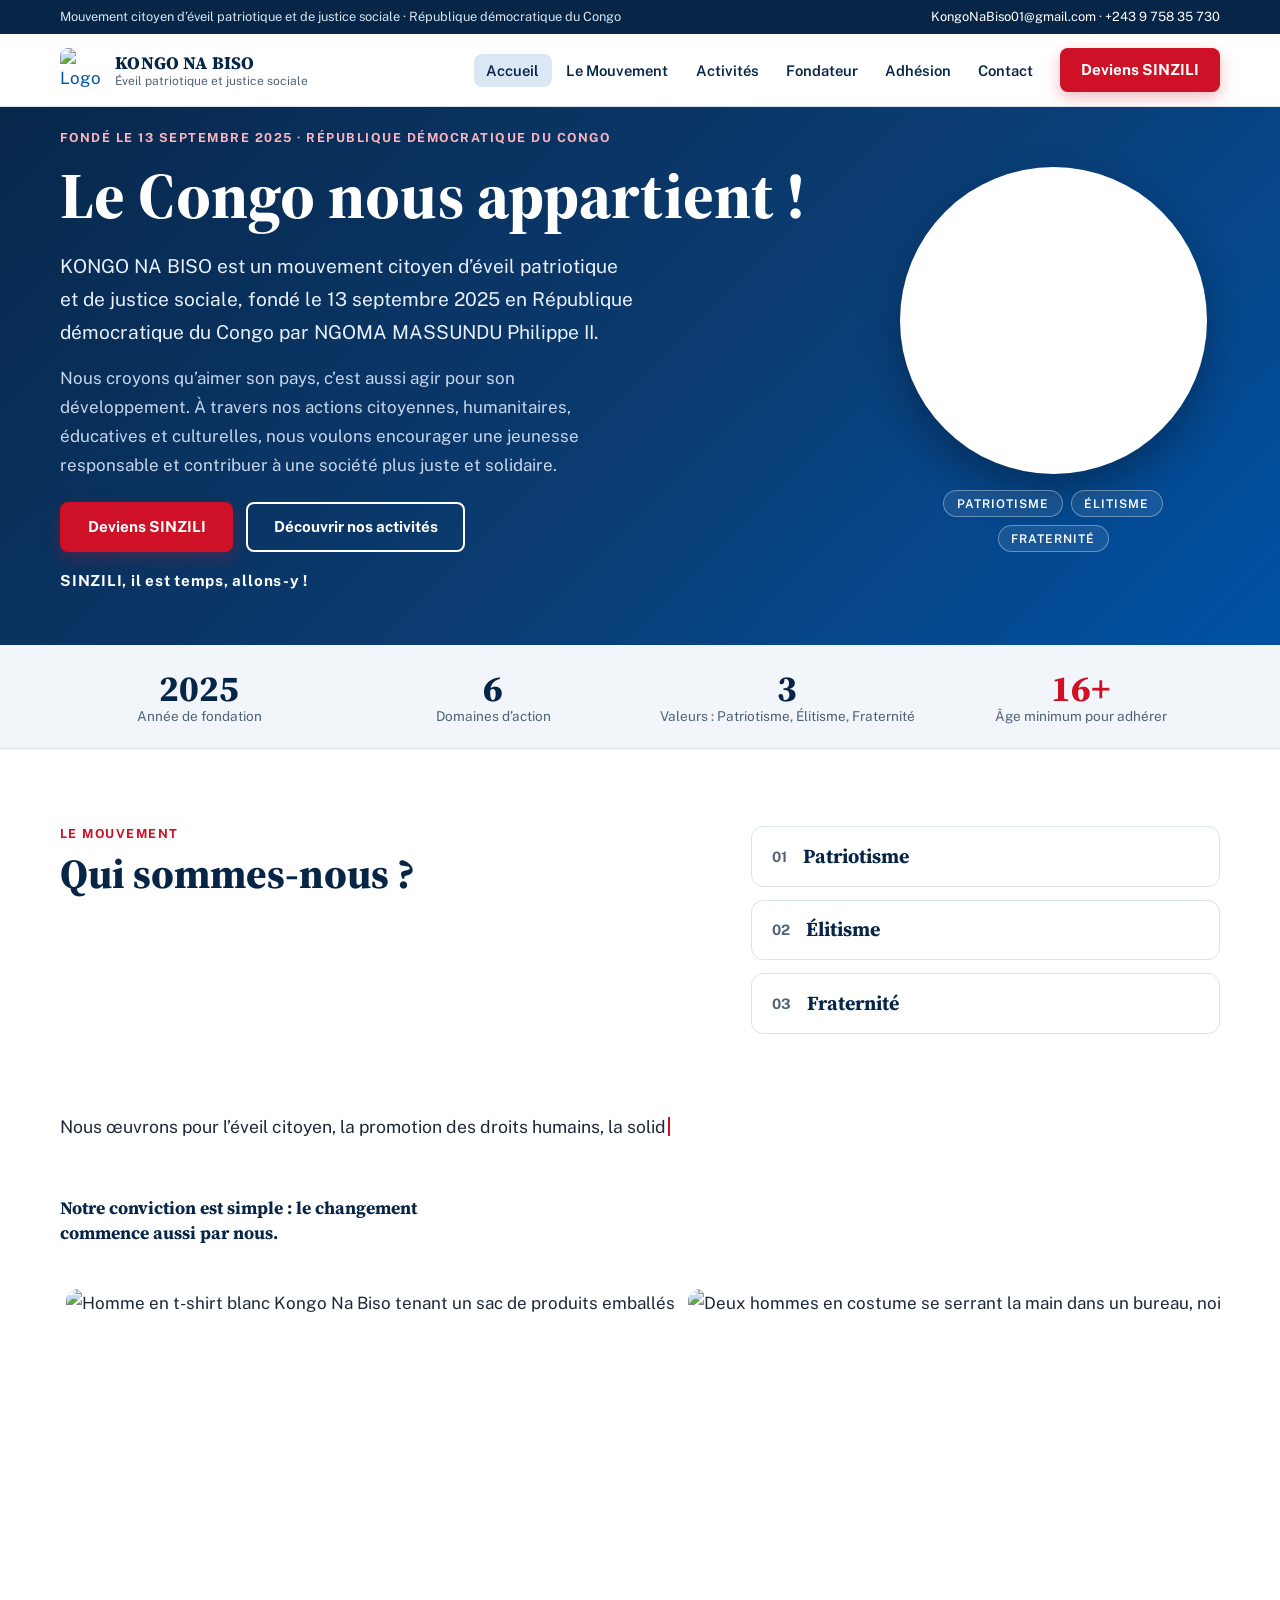
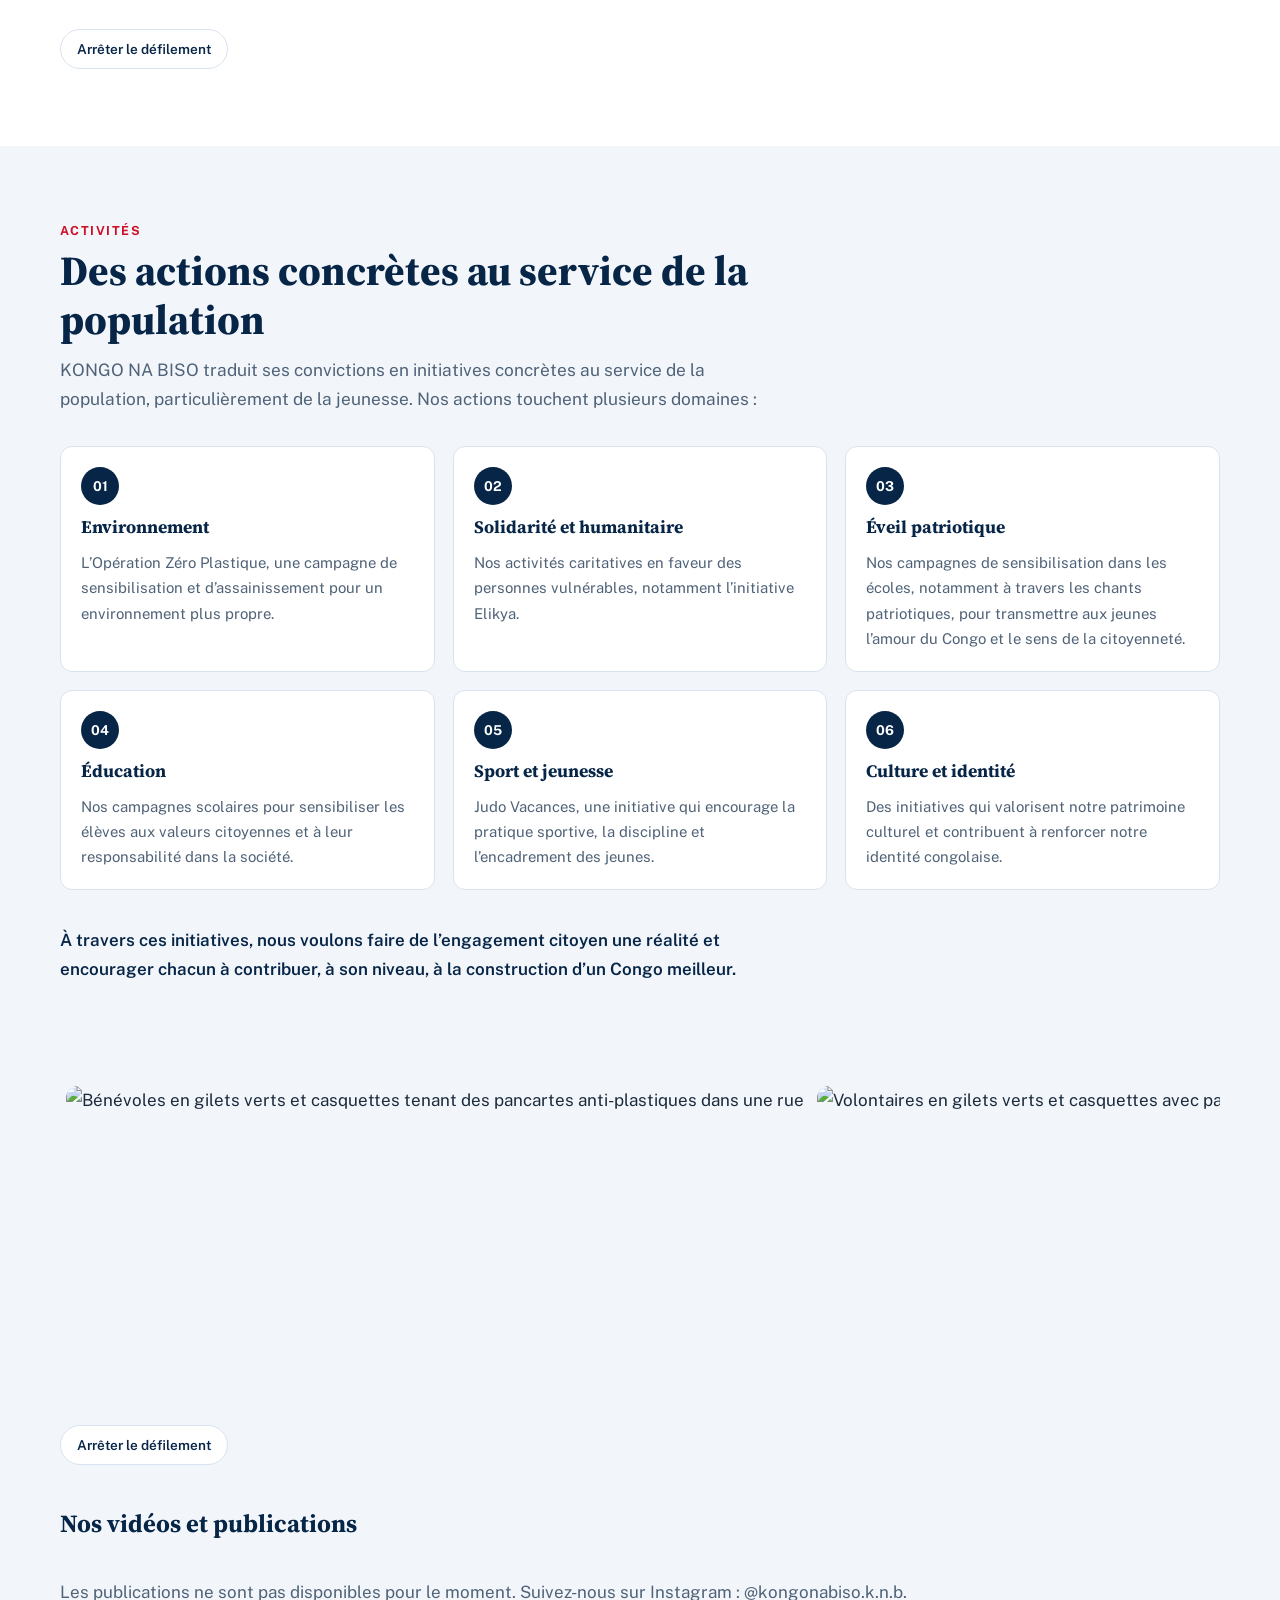
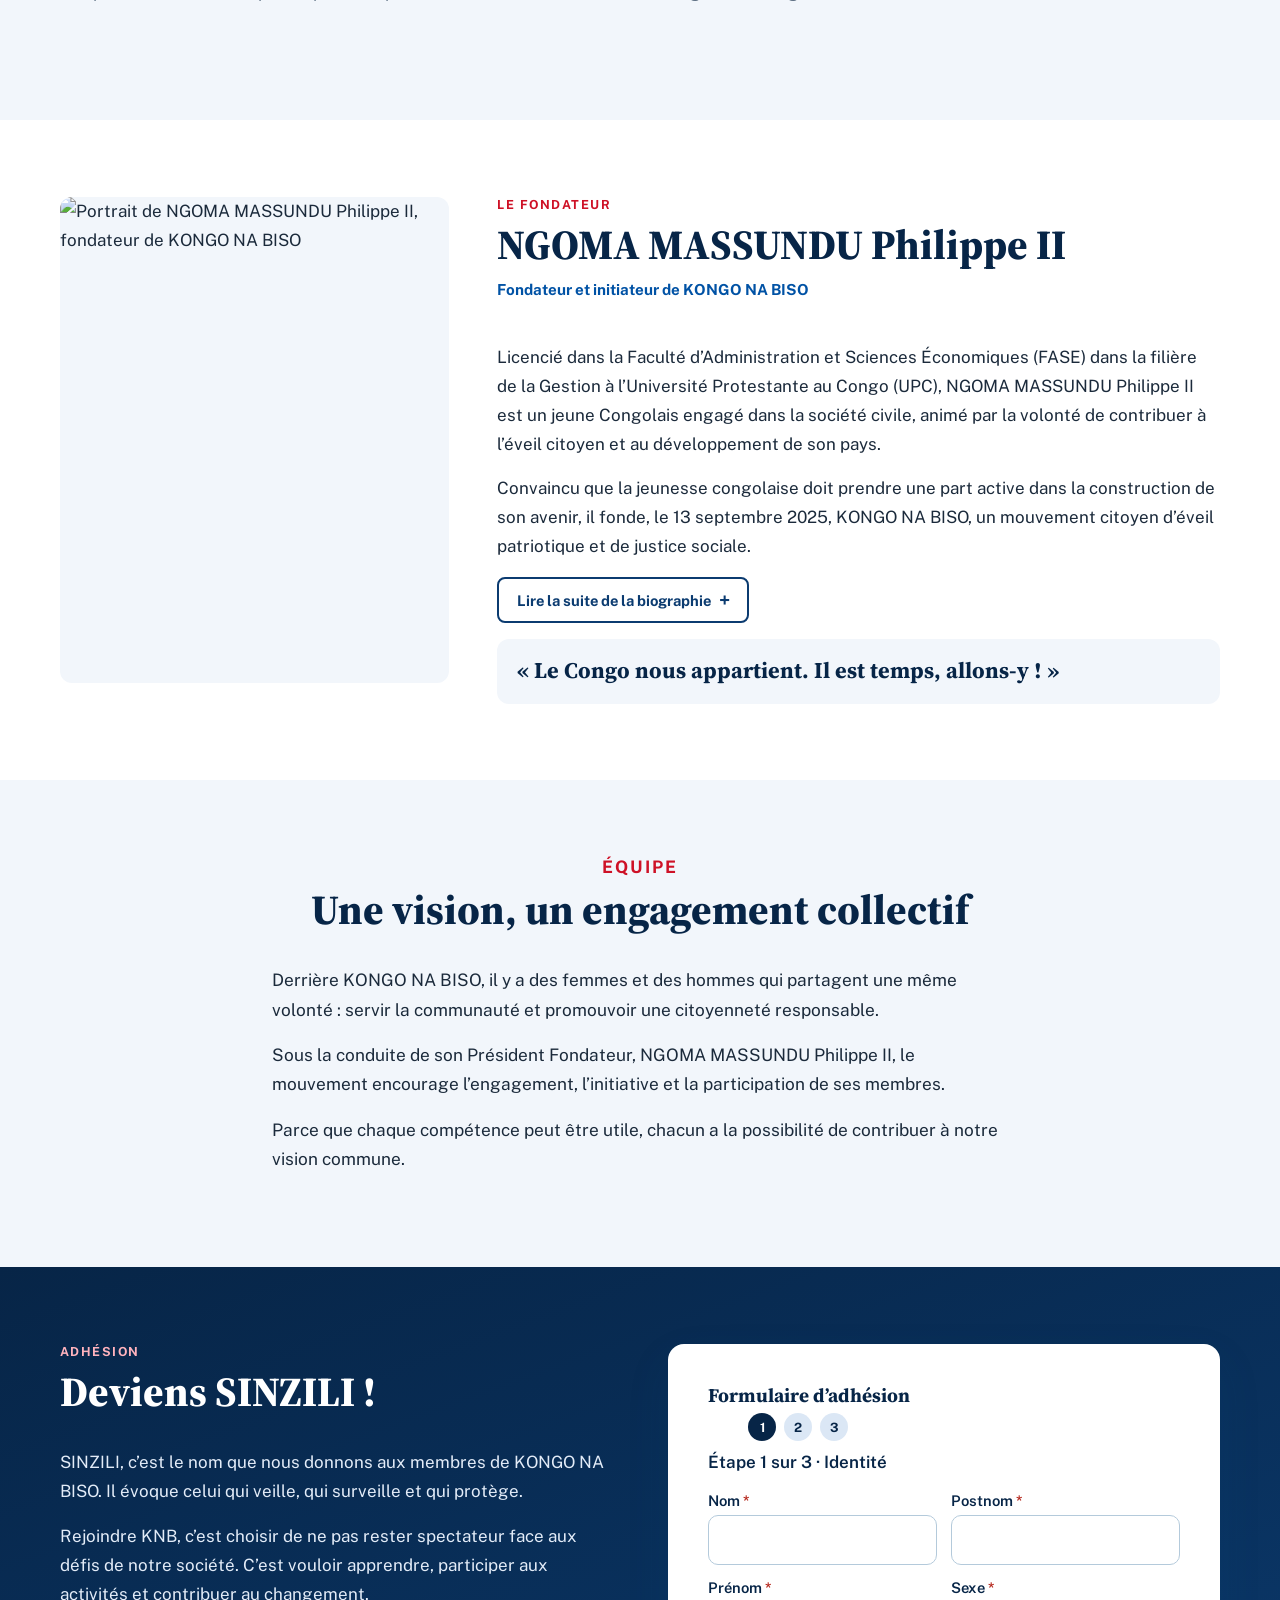
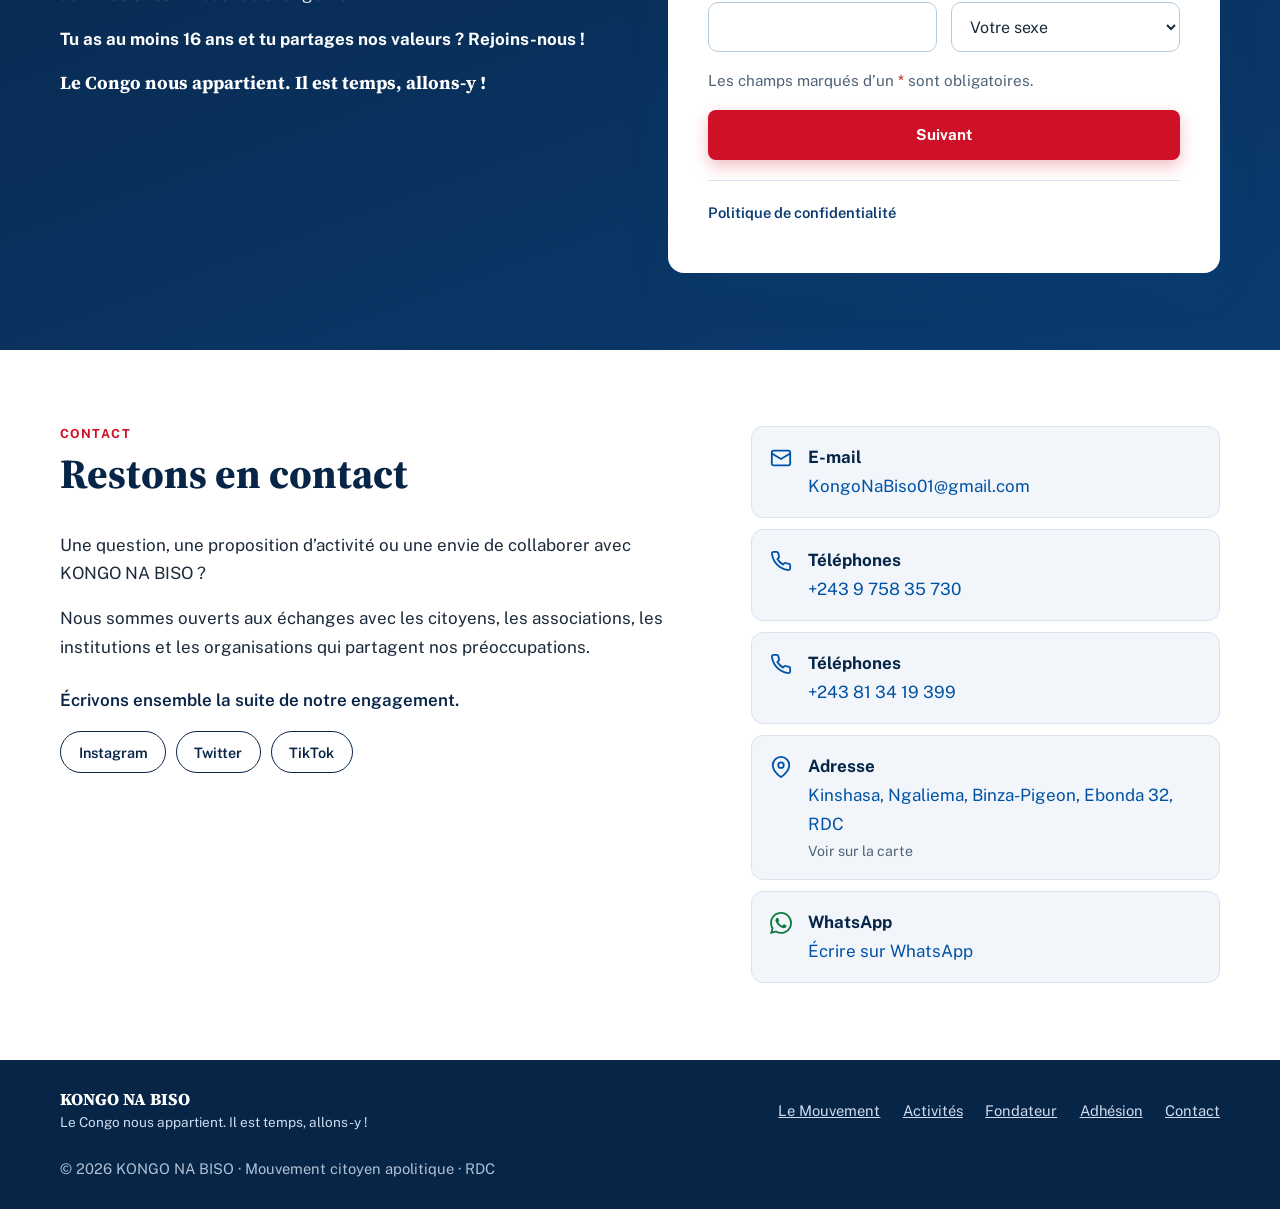
==== commit 9e88791d: "Update index.html" ====
--- a/index.html
+++ b/index.html
@@ -48,7 +48,6 @@
       </nav>
       <button class="burger" id="burger-btn" type="button" aria-expanded="false" aria-controls="site-nav" aria-label="Ouvrir le menu de navigation"><span aria-hidden="true"></span></button>
     </div>
-    <div class="tricolor" aria-hidden="true"></div>
   </header>
   <div class="nav-backdrop" id="nav-backdrop"></div>
 
@@ -86,7 +85,8 @@
 
     <!-- =========================================================== 2. LE MOUVEMENT -->
     <section class="section" id="mouvement" aria-labelledby="mouvement-title">
-      <div class="container two-col">
+      <div class="container">
+        <div class="two-col">
         <div>
           <header class="section-head reveal">
             <p class="kicker">Le Mouvement</p>
@@ -104,29 +104,7 @@
           <li class="value v2 reveal reveal-d1"><span class="value-n">02</span><h3>Élitisme</h3></li>
           <li class="value v3 reveal reveal-d2"><span class="value-n">03</span><h3>Fraternité</h3></li>
         </ul>
-      </div>
-    </section>
-
-    <!-- ============================================================ 3. ACTIVITÉS -->
-    <section class="section section-soft" id="activites" aria-labelledby="activites-title">
-      <div class="container">
-        <header class="section-head reveal">
-          <p class="kicker">Activités</p>
-          <h2 id="activites-title">Des actions concrètes au service de la population</h2>
-          <p class="lead">KONGO NA BISO traduit ses convictions en initiatives concrètes au service de la population, particulièrement de la jeunesse. Nos actions touchent plusieurs domaines :</p>
-        </header>
-
-        <div class="actions-row">
-          <article class="action-card reveal"><span class="action-n">01</span><h3>Environnement</h3><p>L’Opération Zéro Plastique, une campagne de sensibilisation et d’assainissement pour un environnement plus propre.</p></article>
-          <article class="action-card reveal reveal-d1"><span class="action-n">02</span><h3>Solidarité et humanitaire</h3><p>Nos activités caritatives en faveur des personnes vulnérables, notamment l’initiative Elikya.</p></article>
-          <article class="action-card reveal reveal-d2"><span class="action-n">03</span><h3>Éveil patriotique</h3><p>Nos campagnes de sensibilisation dans les écoles, notamment à travers les chants patriotiques, pour transmettre aux jeunes l’amour du Congo et le sens de la citoyenneté.</p></article>
-          <article class="action-card reveal"><span class="action-n">04</span><h3>Éducation</h3><p>Nos campagnes scolaires pour sensibiliser les élèves aux valeurs citoyennes et à leur responsabilité dans la société.</p></article>
-          <article class="action-card reveal reveal-d1"><span class="action-n">05</span><h3>Sport et jeunesse</h3><p>Judo Vacances, une initiative qui encourage la pratique sportive, la discipline et l’encadrement des jeunes.</p></article>
-          <article class="action-card reveal reveal-d2"><span class="action-n">06</span><h3>Culture et identité</h3><p>Des initiatives qui valorisent notre patrimoine culturel et contribuent à renforcer notre identité congolaise.</p></article>
-        </div>
-        <p class="closing reveal">À travers ces initiatives, nous voulons faire de l’engagement citoyen une réalité et encourager chacun à contribuer, à son niveau, à la construction d’un Congo meilleur.</p>
-
-        <h3 class="subhead reveal">Revivez nos actions en images</h3>
+        </div>
         <div class="marquee reveal" data-marquee>
           <div class="marquee-track">
             <figure><img src="mouv1.jpg" alt="Homme en t-shirt blanc Kongo Na Biso tenant un sac de produits emballés" loading="lazy" decoding="async"></figure>
@@ -136,6 +114,34 @@
             <figure><img src="mouv5.jpg" alt="Jeune homme en costume prenant la parole devant le drapeau de la RDC" loading="lazy" decoding="async"></figure>
             <figure><img src="mouv6.jpg" alt="Photo noir et blanc d'un groupe de dix-sept personnes posant devant un bâtiment" loading="lazy" decoding="async"></figure>
             <figure><img src="mouv7.jpg" alt="Volontaires en gilets verts et casquettes alignés dans une rue devant un mur orange" loading="lazy" decoding="async"></figure>
+          </div>
+        </div>
+        <div class="marquee-tools"><button class="marquee-toggle" type="button" data-marquee-toggle aria-pressed="false">Arrêter le défilement</button></div>
+      </div>
+    </section>
+
+    <!-- ============================================================ 3. ACTIVITÉS -->
+    <section class="section section-soft" id="activites" aria-labelledby="activites-title">
+      <div class="container">
+        <header class="section-head reveal">
+          <p class="kicker">Activités</p>
+          <h2 id="activites-title">Des actions concrètes au service de la population</h2>
+          <p class="lead">KONGO NA BISO traduit ses convictions en initiatives concrètes au service de la population, particulièrement de la jeunesse. Nos actions touchent plusieurs domaines :</p>
+        </header>
+
+        <div class="actions-row">
+          <article class="action-card reveal"><span class="action-n">01</span><h3>Environnement</h3><p>L’Opération Zéro Plastique, une campagne de sensibilisation et d’assainissement pour un environnement plus propre.</p></article>
+          <article class="action-card reveal reveal-d1"><span class="action-n">02</span><h3>Solidarité et humanitaire</h3><p>Nos activités caritatives en faveur des personnes vulnérables, notamment l’initiative Elikya.</p></article>
+          <article class="action-card reveal reveal-d2"><span class="action-n">03</span><h3>Éveil patriotique</h3><p>Nos campagnes de sensibilisation dans les écoles, notamment à travers les chants patriotiques, pour transmettre aux jeunes l’amour du Congo et le sens de la citoyenneté.</p></article>
+          <article class="action-card reveal"><span class="action-n">04</span><h3>Éducation</h3><p>Nos campagnes scolaires pour sensibiliser les élèves aux valeurs citoyennes et à leur responsabilité dans la société.</p></article>
+          <article class="action-card reveal reveal-d1"><span class="action-n">05</span><h3>Sport et jeunesse</h3><p>Judo Vacances, une initiative qui encourage la pratique sportive, la discipline et l’encadrement des jeunes.</p></article>
+          <article class="action-card reveal reveal-d2"><span class="action-n">06</span><h3>Culture et identité</h3><p>Des initiatives qui valorisent notre patrimoine culturel et contribuent à renforcer notre identité congolaise.</p></article>
+        </div>
+        <p class="closing reveal">À travers ces initiatives, nous voulons faire de l’engagement citoyen une réalité et encourager chacun à contribuer, à son niveau, à la construction d’un Congo meilleur.</p>
+
+        <h3 class="subhead reveal">Revivez nos actions en images</h3>
+        <div class="marquee reveal" data-marquee>
+          <div class="marquee-track">
             <figure><img src="photo2.jpg" alt="Bénévoles en gilets verts et casquettes tenant des pancartes anti-plastiques dans une rue" loading="lazy" decoding="async"></figure>
             <figure><img src="photo3.jpg" alt="Volontaires en gilets verts et casquettes avec pancartes sur une route bordée d'arbres" loading="lazy" decoding="async"></figure>
             <figure><img src="photo4.jpg" alt="Photo noir et blanc d'un groupe de jeunes adultes posant devant un bâtiment" loading="lazy" decoding="async"></figure>
@@ -211,79 +217,98 @@
           <div id="form-status" class="form-status" role="alert" hidden></div>
           <form id="adhesion-form" novalidate>
             <h3 class="form-title">Formulaire d’adhésion</h3>
-            <p class="form-intro">Les champs marqués d’un <span class="req" aria-hidden="true">*</span> sont obligatoires.</p>
-
-            <div class="form-grid cols-2">
-              <div class="field">
-                <label for="f-nom">Nom <span class="req" aria-hidden="true">*</span></label>
-                <input type="text" id="f-nom" name="nom" autocomplete="family-name" required aria-describedby="e-nom">
-                <p class="field-error" id="e-nom"></p>
+            <ol class="step-dots" aria-hidden="true"><li class="step-dot">1</li><li class="step-dot">2</li><li class="step-dot">3</li></ol>
+            <p class="step-label" id="step-label" aria-live="polite">Étape 1 sur 3 · Identité</p>
+
+            <fieldset class="step">
+              <legend class="sr-only">Identité</legend>
+              <div class="form-grid cols-2">
+                <div class="field">
+                  <label for="f-nom">Nom <span class="req" aria-hidden="true">*</span></label>
+                  <input type="text" id="f-nom" name="nom" autocomplete="family-name" required aria-describedby="e-nom">
+                  <p class="field-error" id="e-nom"></p>
+                </div>
+                <div class="field">
+                  <label for="f-postnom">Postnom <span class="req" aria-hidden="true">*</span></label>
+                  <input type="text" id="f-postnom" name="postnom" required aria-describedby="e-postnom">
+                  <p class="field-error" id="e-postnom"></p>
+                </div>
+                <div class="field">
+                  <label for="f-prenom">Prénom <span class="req" aria-hidden="true">*</span></label>
+                  <input type="text" id="f-prenom" name="prenom" autocomplete="given-name" required aria-describedby="e-prenom">
+                  <p class="field-error" id="e-prenom"></p>
+                </div>
+                <div class="field">
+                  <label for="f-sexe">Sexe <span class="req" aria-hidden="true">*</span></label>
+                  <select id="f-sexe" name="sexe" required aria-describedby="e-sexe">
+                    <option value="" selected disabled>Votre sexe</option>
+                    <option value="M">Masculin</option>
+                    <option value="F">Féminin</option>
+                  </select>
+                  <p class="field-error" id="e-sexe"></p>
+                </div>
               </div>
-              <div class="field">
-                <label for="f-postnom">Postnom <span class="req" aria-hidden="true">*</span></label>
-                <input type="text" id="f-postnom" name="postnom" required aria-describedby="e-postnom">
-                <p class="field-error" id="e-postnom"></p>
+            </fieldset>
+
+            <fieldset class="step" hidden>
+              <legend class="sr-only">Contact</legend>
+              <div class="form-grid cols-2">
+                <div class="field">
+                  <label for="f-telephone">Téléphone <span class="req" aria-hidden="true">*</span></label>
+                  <input type="tel" id="f-telephone" name="telephone" inputmode="tel" autocomplete="tel" required aria-describedby="h-telephone e-telephone">
+                  <p class="hint" id="h-telephone">Format : +243XXXXXXXXX ou 0XXXXXXXXX</p>
+                  <p class="field-error" id="e-telephone"></p>
+                </div>
+                <div class="field">
+                  <label for="f-email">Email (facultatif)</label>
+                  <input type="email" id="f-email" name="email" autocomplete="email" aria-describedby="e-email">
+                  <p class="field-error" id="e-email"></p>
+                </div>
+                <div class="field span-2">
+                  <label for="f-adresse">Adresse : commune / quartier <span class="req" aria-hidden="true">*</span></label>
+                  <input type="text" id="f-adresse" name="adresse" autocomplete="street-address" required aria-describedby="e-adresse">
+                  <p class="field-error" id="e-adresse"></p>
+                </div>
               </div>
-              <div class="field">
-                <label for="f-prenom">Prénom <span class="req" aria-hidden="true">*</span></label>
-                <input type="text" id="f-prenom" name="prenom" autocomplete="given-name" required aria-describedby="e-prenom">
-                <p class="field-error" id="e-prenom"></p>
+            </fieldset>
+
+            <fieldset class="step" hidden>
+              <legend class="sr-only">Confirmation</legend>
+              <div class="form-grid">
+                <div class="field span-2">
+                  <label for="f-type">Type de membre <span class="req" aria-hidden="true">*</span></label>
+                  <select id="f-type" name="type_membre" required aria-describedby="e-type">
+                    <option value="" selected disabled>Type de membre</option>
+                    <option value="Actif">Membre Actif</option>
+                    <option value="Passif">Membre Passif</option>
+                  </select>
+                  <p class="field-error" id="e-type"></p>
+                </div>
               </div>
-              <div class="field">
-                <label for="f-sexe">Sexe <span class="req" aria-hidden="true">*</span></label>
-                <select id="f-sexe" name="sexe" required aria-describedby="e-sexe">
-                  <option value="" selected disabled>Votre sexe</option>
-                  <option value="M">Masculin</option>
-                  <option value="F">Féminin</option>
-                </select>
-                <p class="field-error" id="e-sexe"></p>
-              </div>
-              <div class="field">
-                <label for="f-telephone">Téléphone <span class="req" aria-hidden="true">*</span></label>
-                <input type="tel" id="f-telephone" name="telephone" inputmode="tel" autocomplete="tel" required aria-describedby="h-telephone e-telephone">
-                <p class="hint" id="h-telephone">Format : +243XXXXXXXXX ou 0XXXXXXXXX</p>
-                <p class="field-error" id="e-telephone"></p>
-              </div>
-              <div class="field">
-                <label for="f-email">Email (facultatif)</label>
-                <input type="email" id="f-email" name="email" autocomplete="email" aria-describedby="e-email">
-                <p class="field-error" id="e-email"></p>
-              </div>
-              <div class="field span-2">
-                <label for="f-adresse">Adresse : commune / quartier <span class="req" aria-hidden="true">*</span></label>
-                <input type="text" id="f-adresse" name="adresse" autocomplete="street-address" required aria-describedby="e-adresse">
-                <p class="field-error" id="e-adresse"></p>
-              </div>
-              <div class="field span-2">
-                <label for="f-type">Type de membre <span class="req" aria-hidden="true">*</span></label>
-                <select id="f-type" name="type_membre" required aria-describedby="e-type">
-                  <option value="" selected disabled>Type de membre</option>
-                  <option value="Actif">Membre Actif</option>
-                  <option value="Passif">Membre Passif</option>
-                </select>
-                <p class="field-error" id="e-type"></p>
-              </div>
-            </div>
-
-            <!-- Champ piège anti-robot : doit rester vide -->
+              <!-- Champ piège anti-robot : doit rester vide -->
             <div class="honeypot" aria-hidden="true">
               <label for="f-website">Ne pas remplir</label>
               <input type="text" id="f-website" name="website" tabindex="-1" autocomplete="off">
             </div>
             <div id="turnstile-slot"></div>
-
-            <div class="consent">
+              <div class="consent">
               <input type="checkbox" id="f-age" name="age16" required aria-describedby="e-age">
               <label for="f-age">Je confirme avoir au moins 16 ans. <span class="req" aria-hidden="true">*</span></label>
             </div>
             <p class="field-error" id="e-age"></p>
-            <div class="consent">
+              <div class="consent">
               <input type="checkbox" id="f-consentement" name="consentement" required aria-describedby="e-consentement">
               <label for="f-consentement">J’accepte que mes données soient enregistrées pour mon adhésion, conformément à la <a href="#confidentialite" data-open-privacy>politique de confidentialité</a>. <span class="req" aria-hidden="true">*</span></label>
             </div>
             <p class="field-error" id="e-consentement"></p>
-
-            <button type="submit" class="btn btn-primary btn-block" id="submit-btn">Envoyer ma demande</button>
+            </fieldset>
+
+            <p class="form-intro">Les champs marqués d’un <span class="req" aria-hidden="true">*</span> sont obligatoires.</p>
+            <div class="step-actions">
+              <button type="button" class="btn btn-outline" id="step-prev" hidden>Précédent</button>
+              <button type="button" class="btn btn-primary" id="step-next">Suivant</button>
+              <button type="submit" class="btn btn-primary" id="submit-btn" hidden>Envoyer ma demande</button>
+            </div>
           </form>
 
           <div id="form-success" class="form-success" hidden>
@@ -338,7 +363,7 @@
             <svg width="22" height="22" viewBox="0 0 24 24" fill="none" stroke="currentColor" stroke-width="2" aria-hidden="true"><path d="M21 10c0 7-9 13-9 13s-9-6-9-13a9 9 0 0 1 18 0Z"/><circle cx="12" cy="10" r="3"/></svg>
             <span class="contact-body"><span class="contact-key">Adresse</span><span class="contact-val">Kinshasa, Ngaliema, Binza-Pigeon, Ebonda 32, RDC</span><small>Voir sur la carte</small></span></a></li>
           <li><a class="wa" href="https://wa.me/243975835730?text=Bonjour%20KONGO%20NA%20BISO%2C%20je%20souhaite%20des%20informations%20sur%20le%20mouvement." target="_blank" rel="noopener noreferrer">
-            <svg width="22" height="22" viewBox="0 0 24 24" fill="none" stroke="currentColor" stroke-width="2" stroke-linecap="round" stroke-linejoin="round" aria-hidden="true"><path d="M21 11.5a8.38 8.38 0 0 1-.9 3.8 8.5 8.5 0 0 1-7.6 4.7 8.38 8.38 0 0 1-3.8-.9L3 21l1.9-5.7a8.38 8.38 0 0 1-.9-3.8 8.5 8.5 0 0 1 4.7-7.6 8.38 8.38 0 0 1 3.8-.9h.5a8.48 8.48 0 0 1 8 8v.5z"/></svg>
+            <svg width="22" height="22" viewBox="0 0 24 24" fill="currentColor" aria-hidden="true"><path d="M17.472 14.382c-.297-.149-1.758-.867-2.03-.967-.273-.099-.471-.148-.67.15-.197.297-.767.966-.94 1.164-.173.199-.347.223-.644.075-.297-.15-1.255-.463-2.39-1.475-.883-.788-1.48-1.761-1.653-2.059-.173-.297-.018-.458.13-.606.134-.133.298-.347.446-.52.149-.174.198-.298.298-.497.099-.198.05-.371-.025-.52-.075-.149-.669-1.612-.916-2.207-.242-.579-.487-.5-.669-.51-.173-.008-.371-.01-.57-.01-.198 0-.52.074-.792.372-.272.297-1.04 1.016-1.04 2.479 0 1.462 1.065 2.875 1.213 3.074.149.198 2.096 3.2 5.077 4.487.709.306 1.262.489 1.694.625.712.227 1.36.195 1.871.118.571-.085 1.758-.719 2.006-1.413.248-.694.248-1.289.173-1.413-.074-.124-.272-.198-.57-.347m-5.421 7.403h-.004a9.87 9.87 0 01-5.031-1.378l-.361-.214-3.741.982.998-3.648-.235-.374a9.86 9.86 0 01-1.51-5.26c.001-5.45 4.436-9.884 9.888-9.884 2.64 0 5.122 1.03 6.988 2.898a9.825 9.825 0 012.893 6.994c-.003 5.45-4.437 9.884-9.885 9.884m8.413-18.297A11.815 11.815 0 0012.05 0C5.495 0 .16 5.335.157 11.892c0 2.096.547 4.142 1.588 5.945L.057 24l6.305-1.654a11.882 11.882 0 005.683 1.448h.005c6.554 0 11.89-5.335 11.893-11.893a11.821 11.821 0 00-3.48-8.413Z"/></svg>
             <span class="contact-body"><span class="contact-key">WhatsApp</span><span class="contact-val">Écrire sur WhatsApp</span></span></a></li>
         </ul>
       </div>
@@ -347,7 +372,6 @@
 
   <!-- ================================================================ PIED -->
   <footer class="site-footer">
-    <div class="tricolor" aria-hidden="true"></div>
     <div class="container footer-inner">
       <div>
         <p class="footer-brand">KONGO NA BISO</p>
@@ -709,13 +733,46 @@
       document.head.appendChild(s);
     }
 
+    /* ---------- Formulaire en 3 étapes (plus court sur téléphone) ---------- */
+    var steps = $$('.step', form), cur = 0;
+    var STEP_NAMES = ['Identité', 'Contact', 'Confirmation'];
+    var STEP_FIELDS = [['nom', 'postnom', 'prenom', 'sexe'], ['telephone', 'email', 'adresse'], ['type_membre', 'age16', 'consentement']];
+    var btnPrev = $('#step-prev'), btnNext = $('#step-next'), btnSubmit = $('#submit-btn');
+    function showStep(i, focus) {
+      cur = i;
+      steps.forEach(function (s, k) { s.hidden = k !== i; s.classList.remove('step-enter'); });
+      void steps[i].offsetWidth; steps[i].classList.add('step-enter');
+      btnPrev.hidden = i === 0; btnNext.hidden = i === steps.length - 1; btnSubmit.hidden = i !== steps.length - 1;
+      $('#step-label').textContent = 'Étape ' + (i + 1) + ' sur ' + steps.length + ' · ' + STEP_NAMES[i];
+      $$('.step-dot', form).forEach(function (d, k) {
+        if (k === i) d.setAttribute('aria-current', 'step'); else d.removeAttribute('aria-current');
+        d.classList.toggle('is-done', k < i);
+      });
+      if (focus) { var fld = $('input, select', steps[i]); if (fld) fld.focus(); $('.form-wrap').scrollIntoView({ block: 'nearest' }); }
+    }
+    function validateStep(i) {
+      var bad = null;
+      STEP_FIELDS[i].forEach(function (name) {
+        var f = FIELDS.filter(function (x) { return x[0] === name; })[0], el = document.getElementById(f[1]);
+        var msg = checkField(name, el); showFieldError(f, msg);
+        if (msg && !bad) bad = el;
+      });
+      return bad;
+    }
+    function goNext() { setStatus(''); var bad = validateStep(cur); if (bad) { bad.focus(); return; } showStep(cur + 1, true); }
+    function goToStepOf(el) { for (var k = 0; k < steps.length; k++) { if (steps[k].contains(el)) { if (k !== cur) showStep(k, false); return; } } }
+    btnNext.addEventListener('click', goNext);
+    btnPrev.addEventListener('click', function () { showStep(cur - 1, true); });
+    showStep(0, false);
+
     form.addEventListener('submit', function (e) {
       e.preventDefault();
       if (sending) return;
+      if (cur < steps.length - 1) { goNext(); return; }
       setStatus('');
       var bad = validateAll();
       if (bad) {
-        if (bad.id === 'turnstile-slot') setStatus('Validez la vérification anti-robot avant d’envoyer.'); else bad.focus();
+        if (bad.id === 'turnstile-slot') setStatus('Validez la vérification anti-robot avant d’envoyer.'); else { goToStepOf(bad); bad.focus(); }
         return;
       }
       var btn = $('#submit-btn'), label = btn.textContent;
--- a/styles.css
+++ b/styles.css
@@ -1,77 +1,87 @@
 /* ==========================================================================
    KONGO NA BISO — styles.css
-   Design bleu, sobre et professionnel. Animations : transform + opacity.
+   Maquette du président : bleu institutionnel, rouge pour les actions, titres en serif.
+   Animations : transform + opacity uniquement.
    ========================================================================== */
 
 :root {
-  --blue-50: #eaf6fd;
-  --blue-100: #d3ecfa;
-  --blue-500: #00a8e8;   /* bleu de la marque */
-  --blue-600: #0090cc;
-  --blue-700: #0072ad;   /* boutons : contraste AA avec du blanc */
-  --blue-800: #0a5a8c;
-  --blue-900: #0a4672;   /* titres */
-  --ink: #1c2b39;
-  --muted: #536576;
-  --line: #d4e4f0;
+  --navy: #072547;
+  --navy-2: #0b3b70;
+  --blue: #0052a5;
+  --red: #ce1126;
+  --red-d: #a80e1f;
+  --bg-soft: #f2f6fb;
+  /* alias utilisés par les blocs communs (formulaire, vidéos, panneaux) */
+  --blue-50: #eef4fb; --blue-100: #dbe7f5; --blue-500: #0052a5; --blue-600: #0b3b70; --blue-700: #0b3b70; --blue-800: #072547; --blue-900: #072547;
+  --ink: #1b2a3b;
+  --muted: #4f6277;
+  --line: #d9e3ef;
   --danger: #b42318;
   --ok: #15803d;
   --r: 12px;
-  --hdr: 70px;
+  --hdr: 68px;
   --ease: cubic-bezier(.2, .7, .2, 1);
-  --f-title: "Montserrat", "Segoe UI", system-ui, sans-serif;
-  --f-text: "Open Sans", "Segoe UI", system-ui, sans-serif;
-}
+  --f-title: "Source Serif 4", Georgia, "Times New Roman", serif;
+  --f-text: "Public Sans", "Segoe UI", system-ui, -apple-system, sans-serif;
+}
+@media (min-width: 1040px) { :root { --hdr: 110px; } }
 
 *, *::before, *::after { box-sizing: border-box; }
-html { scroll-padding-top: var(--hdr); -webkit-text-size-adjust: 100%; }
+html { scroll-padding-top: calc(var(--hdr) - 4px); -webkit-text-size-adjust: 100%; }
+@media (min-width: 1040px) { html { scroll-padding-top: 84px; } }
 body { margin: 0; font: 400 1.0625rem/1.7 var(--f-text); color: var(--ink); background: #fff; overflow-x: hidden; }
 body.nav-open, body.panel-open { overflow: hidden; }
 img { max-width: 100%; height: auto; display: block; }
-a { color: var(--blue-700); }
-h1, h2, h3 { font-family: var(--f-title); line-height: 1.2; margin: 0 0 .75rem; color: var(--blue-900); }
+a { color: var(--blue); }
+h1, h2, h3 { font-family: var(--f-title); line-height: 1.18; margin: 0 0 .75rem; color: var(--navy); }
 ul { margin: 0; padding: 0; list-style: none; }
 p { margin: 0 0 1rem; }
 [hidden] { display: none !important; }
-:focus-visible { outline: 3px solid var(--blue-500); outline-offset: 3px; border-radius: 4px; }
+:focus-visible { outline: 3px solid #4d9bf0; outline-offset: 3px; border-radius: 4px; }
 .sr-only { position: absolute; width: 1px; height: 1px; margin: -1px; padding: 0; overflow: hidden; clip: rect(0 0 0 0); white-space: nowrap; border: 0; }
 .container { width: min(1160px, 100% - 2.5rem); margin-inline: auto; }
-.skip-link { position: absolute; left: 1rem; top: -4rem; background: var(--blue-900); color: #fff; padding: .6rem 1rem; z-index: 300; border-radius: 6px; transition: top .2s; }
+.skip-link { position: absolute; left: 1rem; top: -4rem; background: var(--navy); color: #fff; padding: .6rem 1rem; z-index: 300; border-radius: 6px; transition: top .2s; }
 .skip-link:focus { top: .75rem; }
 
 /* ---------- Boutons ---------- */
 .btn {
-  display: inline-flex; align-items: center; justify-content: center; gap: .5rem; min-height: 50px; padding: .75rem 1.7rem;
-  border: 2px solid transparent; border-radius: 10px; font: 700 .98rem/1.2 var(--f-title); text-decoration: none; cursor: pointer;
+  display: inline-flex; align-items: center; justify-content: center; gap: .5rem; min-height: 50px; padding: .75rem 1.6rem;
+  border: 2px solid transparent; border-radius: 8px; font: 700 .95rem/1.2 var(--f-text); text-decoration: none; cursor: pointer;
   transition: background-color .25s, color .25s, border-color .25s, transform .25s var(--ease), box-shadow .25s;
 }
 .btn:hover { transform: translateY(-2px); }
 .btn:active { transform: translateY(0); }
-.btn-primary { background: var(--blue-700); color: #fff; box-shadow: 0 6px 16px rgba(0, 114, 173, .22); }
-.btn-primary:hover { background: var(--blue-800); }
-.btn-outline { border-color: var(--blue-700); color: var(--blue-700); background: transparent; }
-.btn-outline:hover { background: var(--blue-700); color: #fff; }
-.btn-light { background: #fff; color: var(--blue-800); box-shadow: 0 8px 20px rgba(5, 60, 100, .2); }
-.btn-light:hover { background: var(--blue-50); }
+.btn-primary { background: var(--red); color: #fff; box-shadow: 0 6px 16px rgba(206, 17, 38, .28); }
+.btn-primary:hover { background: var(--red-d); }
+.btn-outline { border-color: var(--navy-2); color: var(--navy-2); background: transparent; }
+.btn-outline:hover { background: var(--navy-2); color: #fff; }
 .btn-ghost { border-color: #fff; color: #fff; }
 .btn-ghost:hover { background: rgba(255, 255, 255, .16); }
-.btn-whatsapp { background: #0f7a3f; color: #fff; }
-.btn-whatsapp:hover { background: #0a5c2f; }
+.btn-light { background: #fff; color: var(--navy); }
 .btn-block { width: 100%; margin-top: 1.25rem; }
 .btn[disabled] { opacity: .6; cursor: not-allowed; transform: none; }
 
 /* ---------- En-tête ---------- */
 .site-header { position: fixed; inset: 0 0 auto 0; z-index: 100; background: #fff; border-bottom: 1px solid var(--line); transition: box-shadow .3s; }
-.site-header.is-scrolled { box-shadow: 0 8px 26px rgba(10, 90, 140, .14); }
-.header-inner { display: flex; align-items: center; justify-content: space-between; gap: 1rem; height: var(--hdr); transition: height .3s var(--ease); }
-.site-header.is-scrolled .header-inner { height: 58px; }
+.site-header.is-scrolled { box-shadow: 0 8px 26px rgba(7, 37, 71, .16); }
+.topbar { display: none; background: var(--navy); color: #d7e4f3; font-size: .8rem; max-height: 40px; overflow: hidden; transition: max-height .3s var(--ease), opacity .3s; }
+.topbar-inner { display: flex; justify-content: space-between; align-items: center; gap: 1rem; min-height: 34px; }
+.topbar a { color: #fff; text-decoration: none; }
+.topbar a:hover { text-decoration: underline; }
+.site-header.is-scrolled .topbar { max-height: 0; opacity: 0; }
+@media (min-width: 1040px) { .topbar { display: block; } }
+.header-inner { display: flex; align-items: center; justify-content: space-between; gap: 1rem; height: 64px; }
+@media (min-width: 1040px) { .header-inner { height: 72px; } }
 .brand { display: flex; align-items: center; gap: .7rem; text-decoration: none; }
 .brand img { border-radius: 8px; }
-.brand-name { font: 800 1.1rem var(--f-title); color: var(--blue-900); }
+.brand-text { display: flex; flex-direction: column; line-height: 1.15; }
+.brand-name { font: 800 1.1rem var(--f-title); color: var(--navy); letter-spacing: .01em; }
+.brand-sub { display: none; font-size: .75rem; color: var(--muted); }
+@media (min-width: 480px) { .brand-sub { display: block; } }
 
 /* Bouton burger : trois barres qui deviennent une croix */
 .burger { position: relative; width: 48px; height: 48px; border: 0; background: transparent; cursor: pointer; border-radius: 10px; }
-.burger span, .burger span::before, .burger span::after { position: absolute; width: 24px; height: 2px; border-radius: 2px; background: var(--blue-900); content: ""; transition: transform .35s var(--ease), background-color .2s; }
+.burger span, .burger span::before, .burger span::after { position: absolute; width: 24px; height: 2px; border-radius: 2px; background: var(--navy); content: ""; transition: transform .35s var(--ease), background-color .2s; }
 .burger span { top: 23px; left: 12px; }
 .burger span::before { top: -8px; left: 0; }
 .burger span::after { top: 8px; left: 0; }
@@ -79,83 +89,114 @@
 .burger[aria-expanded="true"] span::before { transform: translateY(8px) rotate(45deg); }
 .burger[aria-expanded="true"] span::after { transform: translateY(-8px) rotate(-45deg); }
 
-/* Menu mobile : panneau bleu qui sort par la GAUCHE.
-   Pour une sortie par la DROITE : remplacer  left: 0  par  right: 0
-   et  translateX(-100%)  par  translateX(100%)  (deux endroits) et  -26px  par  26px. */
+/* Menu mobile : panneau qui sort par la GAUCHE.
+   Pour une sortie par la DROITE : remplacer  left: 0  par  right: 0,
+   et  translateX(-100%)  par  translateX(100%),  et  -26px  par  26px. */
 .site-nav {
   position: fixed; top: 0; left: 0; height: 100dvh; width: min(84vw, 340px); z-index: 120;
-  background: linear-gradient(170deg, var(--blue-700), var(--blue-800)); color: #fff;
-  padding: calc(var(--hdr) + 1rem) 1.75rem 2rem; transform: translateX(-100%); visibility: hidden;
+  background: linear-gradient(170deg, var(--navy-2), var(--navy)); color: #fff;
+  padding: calc(var(--hdr) + 1rem) 1.75rem 2rem; transform: translateX(-100%); visibility: hidden; overflow-y: auto;
   transition: transform .45s var(--ease), visibility 0s .45s;
 }
 .site-nav.is-open { transform: none; visibility: visible; transition: transform .45s var(--ease), visibility 0s; }
 .site-nav li { opacity: 0; transform: translateX(-26px); transition: opacity .4s, transform .45s var(--ease); }
 .site-nav.is-open li { opacity: 1; transform: none; }
-.site-nav.is-open li:nth-child(1) { transition-delay: .12s; } .site-nav.is-open li:nth-child(2) { transition-delay: .18s; }
-.site-nav.is-open li:nth-child(3) { transition-delay: .24s; } .site-nav.is-open li:nth-child(4) { transition-delay: .30s; }
-.site-nav.is-open li:nth-child(5) { transition-delay: .36s; } .site-nav.is-open li:nth-child(6) { transition-delay: .42s; }
-.site-nav a { display: block; padding: 1rem 0; color: #fff; text-decoration: none; font: 700 1.1rem var(--f-title); border-bottom: 1px solid rgba(255, 255, 255, .2); }
-.site-nav a[aria-current="true"] { color: #c3ebff; }
+.site-nav.is-open li:nth-child(1) { transition-delay: .10s; } .site-nav.is-open li:nth-child(2) { transition-delay: .15s; }
+.site-nav.is-open li:nth-child(3) { transition-delay: .20s; } .site-nav.is-open li:nth-child(4) { transition-delay: .25s; }
+.site-nav.is-open li:nth-child(5) { transition-delay: .30s; } .site-nav.is-open li:nth-child(6) { transition-delay: .35s; }
+.site-nav.is-open li:nth-child(7) { transition-delay: .40s; }
+.site-nav a:not(.btn) { display: block; padding: .95rem 0; color: #fff; text-decoration: none; font: 600 1.08rem var(--f-text); border-bottom: 1px solid rgba(255, 255, 255, .2); }
+.site-nav a[aria-current="true"]:not(.btn) { color: #ffb3bd; }
+.nav-cta { margin-top: 1.25rem; }
+.nav-cta .btn { width: 100%; }
 /* Le fond sombre est SOUS l'en-tête (le menu fait partie de l'en-tête) : sinon il bloquerait les clics sur les liens. */
-.nav-backdrop { position: fixed; inset: 0; z-index: 90; background: rgba(6, 50, 85, .5); opacity: 0; visibility: hidden; transition: opacity .35s, visibility 0s .35s; }
+.nav-backdrop { position: fixed; inset: 0; z-index: 90; background: rgba(4, 22, 44, .55); opacity: 0; visibility: hidden; transition: opacity .35s, visibility 0s .35s; }
 .nav-backdrop.is-open { opacity: 1; visibility: visible; transition: opacity .35s, visibility 0s; }
 
+@media (min-width: 1040px) {
+  .burger, .nav-backdrop { display: none; }
+  .site-nav { position: static; height: auto; width: auto; background: none; color: inherit; padding: 0; transform: none; visibility: visible; overflow: visible; transition: none; }
+  .site-nav ul { display: flex; align-items: center; gap: .1rem; }
+  .site-nav li { opacity: 1; transform: none; }
+  .site-nav a:not(.btn) { position: relative; padding: .5rem .8rem; color: var(--navy); font-size: .92rem; border: 0; }
+  .site-nav a:not(.btn) { border-radius: 8px; transition: background-color .25s; }
+  .site-nav a:not(.btn):hover { background: var(--blue-50); }
+  .site-nav a[aria-current="true"]:not(.btn) { color: var(--navy); background: var(--blue-100); }
+  .nav-cta { margin: 0 0 0 .75rem; }
+  .nav-cta .btn { width: auto; min-height: 44px; padding: .55rem 1.2rem; }
+}
+
+/* ---------- Accueil ---------- */
+.hero { padding: calc(var(--hdr) + 1.25rem) 0 2.25rem; color: #fff; background: linear-gradient(135deg, #072547 0%, #0b3b70 55%, #0052a5 100%); overflow: hidden; }
+.hero-grid { display: grid; gap: 1.5rem; align-items: center; }
+.emblem-wrap { order: -1; display: flex; flex-direction: column; align-items: center; gap: 1rem; }
+.emblem { width: clamp(130px, 36vw, 170px); aspect-ratio: 1; border-radius: 50%; border: 5px solid rgba(255, 255, 255, .9); background: #fff; overflow: hidden; box-shadow: 0 18px 40px rgba(0, 0, 0, .3); }
+.emblem img { width: 100%; height: 100%; object-fit: cover; }
+.pillars { display: flex; flex-wrap: wrap; justify-content: center; gap: .5rem; }
+.pillars li { padding: .35rem .8rem; border: 1px solid rgba(255, 255, 255, .35); border-radius: 999px; background: rgba(255, 255, 255, .08); color: #fff; font: 600 .75rem var(--f-text); letter-spacing: .08em; text-transform: uppercase; }
+.eyebrow { margin: 0 0 .75rem; font: 700 .78rem var(--f-text); letter-spacing: .12em; text-transform: uppercase; color: #ffb3bd; }
+.hero h1 { color: #fff; font-size: clamp(2.2rem, 8vw, 4.1rem); font-weight: 800; margin-bottom: 1rem; }
+.hero-lead { max-width: 48ch; color: #e8f0fb; font-size: clamp(1.02rem, 2.4vw, 1.2rem); }
+.hero-text { max-width: 54ch; color: #c6d6eb; }
+.hero-cta { display: flex; flex-wrap: wrap; gap: .8rem; margin: 1.4rem 0 1.25rem; }
+.hero-slogan { margin: 0; font: 700 .95rem var(--f-text); letter-spacing: .05em; color: #fff; }
 @media (min-width: 900px) {
-  .burger, .nav-backdrop { display: none; }
-  .site-nav { position: static; height: auto; width: auto; background: none; color: inherit; padding: 0; transform: none; visibility: visible; transition: none; }
-  .site-nav ul { display: flex; gap: .15rem; }
-  .site-nav li { opacity: 1; transform: none; }
-  .site-nav a { padding: .5rem .9rem; color: var(--blue-900); font-size: .95rem; border: 0; border-radius: 8px; transition: background-color .25s, color .25s; }
-  .site-nav a:hover { background: var(--blue-50); }
-  .site-nav a[aria-current="true"] { background: var(--blue-100); color: var(--blue-900); }
-}
-
-/* ---------- Accueil : l'affiche officielle, affichée en entier ---------- */
-.hero {
-  padding: var(--hdr) 0 1.5rem; color: #fff; text-align: center;
-  background: radial-gradient(ellipse at 50% 0%, #4cc8f5 0%, rgba(76, 200, 245, 0) 60%), linear-gradient(165deg, var(--blue-500) 0%, var(--blue-600) 55%, var(--blue-800) 100%);
-}
-.hero-frame { width: 100%; }
-.hero-img { display: block; width: 100%; height: auto; margin-inline: auto; }
-.hero-cta { display: flex; flex-wrap: wrap; justify-content: center; gap: .8rem; padding: 1.25rem 1.25rem 0; }
-@media (min-width: 900px) {
-  .hero { padding-top: calc(var(--hdr) + 1.5rem); padding-bottom: 2.5rem; }
-  .hero-frame { padding-inline: 1.25rem; }
-  .hero-img { width: auto; max-width: min(100%, 1100px); max-height: calc(100svh - var(--hdr) - 8rem); border-radius: 14px; box-shadow: 0 24px 60px rgba(4, 52, 90, .35); }
+  .hero-grid { grid-template-columns: minmax(0, 1.4fr) minmax(0, .6fr); gap: 3rem; }
+  .emblem-wrap { order: 0; }
+  .emblem { width: clamp(230px, 24vw, 320px); border-width: 7px; }
+  .hero { padding-bottom: 3.5rem; }
 }
 @media (prefers-reduced-motion: no-preference) {
   html { scroll-behavior: smooth; }
-  .hero-img { animation: settle 1.6s var(--ease) both; }     /* l'affiche est visible dès le départ */
-  .hero-cta .btn { animation: rise .8s var(--ease) both; }
-  .hero-cta .btn:nth-child(1) { animation-delay: .45s; }
-  .hero-cta .btn:nth-child(2) { animation-delay: .6s; }
-}
-@keyframes settle { from { transform: scale(1.035); } to { transform: none; } }
-@keyframes rise { from { opacity: 0; transform: translateY(22px); } to { opacity: 1; transform: none; } }
+  .hero-anim { animation: rise .9s var(--ease) both; }
+  .hero-anim.d1 { animation-delay: .05s; } .hero-anim.d2 { animation-delay: .2s; }
+  .hero-anim.d3 { animation-delay: .35s; } .hero-anim.d4 { animation-delay: .5s; }
+}
+@keyframes rise { from { opacity: 0; transform: translateY(26px); } to { opacity: 1; transform: none; } }
+
+.stats { background: var(--bg-soft); border-bottom: 1px solid var(--line); }
+.stats-grid { display: grid; grid-template-columns: repeat(2, 1fr); gap: 1rem; padding-block: 1.4rem; text-align: center; }
+@media (min-width: 900px) { .stats-grid { grid-template-columns: repeat(4, 1fr); } }
+.stats strong { display: block; font: 800 clamp(1.7rem, 4vw, 2.3rem)/1.1 var(--f-title); color: var(--navy); }
+.stats strong.red { color: var(--red); }
+.stats span { font-size: .85rem; color: var(--muted); line-height: 1.3; display: block; }
 
 /* ---------- Sections ---------- */
-.section { padding-block: clamp(2.5rem, 7vw, 6rem); }
-.section-alt { background: var(--blue-50); }
-.section-head { margin-bottom: clamp(1.25rem, 4vw, 2.5rem); max-width: 46rem; }
+.section { padding-block: clamp(2rem, 6vw, 5.5rem); }
+.section-soft { background: var(--bg-soft); }
+.section-head { margin-bottom: clamp(1.1rem, 3vw, 2rem); max-width: 46rem; }
 .section-head.center { margin-inline: auto; text-align: center; }
-.section-head h2 { font-size: clamp(1.7rem, 4.6vw, 2.7rem); font-weight: 800; }
-.section-lead { color: var(--muted); font-size: 1.05rem; margin-bottom: 0; }
-.section h3 { font-size: clamp(1.15rem, 3vw, 1.5rem); }
-.subhead { margin-top: clamp(1.75rem, 5vw, 3rem); }
-.note { margin: 0; font-size: .9rem; color: var(--muted); }
-
-.prose { max-width: 46rem; }
-.prose strong { color: var(--blue-900); }
+.kicker { margin: 0 0 .5rem; font: 700 .78rem var(--f-text); letter-spacing: .12em; text-transform: uppercase; color: var(--red); }
+.section-head h2, .founder-body h2 { font-size: clamp(1.7rem, 4.6vw, 2.6rem); font-weight: 800; }
+.lead { color: var(--muted); font-size: 1.08rem; margin-bottom: 0; }
+.subhead { margin-top: clamp(1.75rem, 5vw, 2.75rem); font-size: clamp(1.2rem, 3vw, 1.55rem); }
+.narrow { width: min(46rem, 100% - 2.5rem); }
+.two-col { display: grid; gap: 2rem; }
+@media (min-width: 900px) { .two-col { grid-template-columns: 1.15fr .85fr; gap: 3.5rem; align-items: start; } }
+
+.prose p { font-size: 1.1rem; }
 [data-typewriter] { position: relative; }
-[data-typewriter].typing > [aria-hidden="true"]::after { content: ""; display: inline-block; width: 2px; height: 1.05em; margin-left: 2px; vertical-align: -.15em; background: var(--blue-500); animation: blink .8s steps(1) infinite; }
+[data-typewriter].typing > [aria-hidden="true"]::after { content: ""; display: inline-block; width: 2px; height: 1.05em; margin-left: 2px; vertical-align: -.15em; background: var(--red); animation: blink .8s steps(1) infinite; }
 @keyframes blink { 50% { opacity: 0; } }
-.quote { margin: clamp(1.5rem, 5vw, 3rem) 0; padding: clamp(1.1rem, 3vw, 1.75rem); background: var(--blue-50); border-radius: var(--r); max-width: 46rem; }
-.quote p { margin: 0; font: 700 clamp(1.1rem, 3vw, 1.5rem)/1.5 var(--f-title); color: var(--blue-900); }
-.engagements { margin: .75rem 0 1.75rem; display: grid; gap: .6rem; }
-.engagements li { position: relative; padding: .85rem 1rem .85rem 2.6rem; background: var(--blue-50); border-radius: 10px; }
-.engagements li::before { content: ""; position: absolute; left: 1rem; top: 1.25rem; width: 10px; height: 10px; border-radius: 50%; background: var(--blue-500); }
-.signature { font-style: italic; color: var(--muted); margin-top: 1.25rem; }
-.closing-tag { font: 800 clamp(1.1rem, 3.2vw, 1.55rem)/1.35 var(--f-title); color: var(--blue-700); letter-spacing: .02em; }
+.conviction { max-width: 26rem; margin-top: 1.5rem; font: 700 1.12rem/1.4 var(--f-title); color: var(--navy); }
+
+.values { display: grid; gap: .8rem; }
+.value { display: flex; align-items: center; gap: 1rem; padding: 1.1rem 1.25rem; background: #fff; border: 1px solid var(--line); border-radius: var(--r); }
+.value h3 { margin: 0; font-size: 1.25rem; }
+.value-n { font: 700 .9rem var(--f-text); color: var(--muted); }
+
+/* ---------- Actions ---------- */
+.actions-row { display: flex; gap: .9rem; overflow-x: auto; scroll-snap-type: x mandatory; padding-bottom: .75rem; -webkit-overflow-scrolling: touch; }
+.action-card { flex: 0 0 min(80vw, 300px); scroll-snap-align: start; padding: 1.25rem; background: #fff; border: 1px solid var(--line); border-radius: var(--r); transition: transform .3s var(--ease), box-shadow .3s; }
+.action-card:hover { transform: translateY(-4px); box-shadow: 0 14px 30px rgba(7, 37, 71, .12); }
+.action-n { width: 38px; height: 38px; margin-bottom: .75rem; display: grid; place-items: center; border-radius: 50%; background: var(--navy); color: #fff; font: 700 .85rem var(--f-text); }
+.action-card h3 { font-size: 1.1rem; }
+.action-card p { margin: 0; font-size: .93rem; color: var(--muted); }
+.closing { margin-top: 1.5rem; max-width: 46rem; font-weight: 600; color: var(--navy); }
+@media (min-width: 900px) {
+  .actions-row { display: grid; grid-template-columns: repeat(3, 1fr); gap: 1.1rem; overflow: visible; }
+  .action-card { flex: none; }
+}
 
 /* ---------- Défilement de photos ---------- */
 .marquee { overflow: hidden; margin-top: 1.75rem; }
@@ -194,20 +235,29 @@
   .act-grid { grid-template-columns: repeat(auto-fill, minmax(260px, 1fr)); }
 }
 
-/* ---------- Équipe ---------- */
-.team-count { margin: 0; font: 700 1.05rem var(--f-title); color: var(--blue-700); }
-.team-grid { display: grid; gap: .9rem; grid-template-columns: repeat(2, 1fr); }
-@media (min-width: 640px) { .team-grid { grid-template-columns: repeat(auto-fill, minmax(190px, 1fr)); gap: 1.1rem; } }
-.team-card { background: #fff; border: 1px solid var(--line); border-radius: var(--r); overflow: hidden; transition: transform .3s var(--ease), box-shadow .3s; }
-.team-card:hover { transform: translateY(-4px); box-shadow: 0 14px 30px rgba(10, 90, 140, .14); }
-.team-photo { aspect-ratio: 4 / 5; background: var(--blue-50); overflow: hidden; }
-.team-photo img { width: 100%; height: 100%; object-fit: cover; object-position: center 20%; transition: transform .6s var(--ease); }
-.team-card:hover .team-photo img { transform: scale(1.05); }
-.team-cap { padding: .7rem .85rem .9rem; }
-.team-cap h3 { font-size: .95rem; margin: 0 0 .15rem; }
-.team-cap p { margin: 0; color: var(--muted); font-size: .88rem; line-height: 1.4; }
-#team-grid { max-width: 640px; }
-@media (min-width: 640px) { #team-grid { max-width: none; } }
+
+/* ---------- Fondateur ---------- */
+.founder { display: grid; gap: 1.5rem; }
+.founder-photo { width: min(100%, 320px); margin: 0 auto; aspect-ratio: 4 / 5; border-radius: var(--r); overflow: hidden; background: var(--bg-soft); }
+.founder-photo img { width: 100%; height: 100%; object-fit: cover; object-position: center 20%; }
+@media (min-width: 800px) {
+  .founder { grid-template-columns: minmax(0, .7fr) minmax(0, 1.3fr); gap: 3rem; align-items: start; }
+  .founder-photo { width: 100%; margin: 0; position: sticky; top: 110px; }
+}
+.founder-role { margin: 0 0 .25rem; font: 700 .95rem var(--f-text); color: var(--blue); }
+.founder-tag { font: italic 600 1.15rem var(--f-title); color: var(--navy); }
+.bio { margin-bottom: 1rem; }
+.bio summary { display: inline-flex; align-items: center; gap: .5rem; min-height: 46px; padding: .5rem 1.1rem; border: 2px solid var(--navy-2); border-radius: 8px; color: var(--navy-2); font: 700 .92rem var(--f-text); cursor: pointer; list-style: none; }
+.bio summary::-webkit-details-marker { display: none; }
+.bio summary::after { content: "+"; font-size: 1.2rem; line-height: 1; }
+.bio[open] summary::after { content: "–"; }
+.bio[open] summary { margin-bottom: 1rem; }
+.founder-quote { margin: 1rem 0 0; padding: 1rem 1.25rem; background: var(--bg-soft); border-radius: var(--r); }
+.founder-quote p { margin: 0; font: 700 clamp(1.1rem, 2.8vw, 1.4rem)/1.45 var(--f-title); color: var(--navy); }
+
+/* ---------- Équipe (texte seul) ---------- */
+.team-band .narrow { margin-inline: auto; }
+.team-band p { font-size: 1.08rem; }
 
 /* ---------- Panneaux plein écran (entrer, voir, retour) ---------- */
 .panel { position: fixed; inset: 0; z-index: 200; display: flex; flex-direction: column; background: #fff; transform: translateX(100%); visibility: hidden; transition: transform .42s var(--ease), visibility 0s .42s; }
@@ -217,8 +267,6 @@
 .panel-back { display: inline-flex; align-items: center; gap: .25rem; min-height: 44px; padding: .4rem .9rem .4rem .5rem; border: 1.5px solid var(--blue-700); border-radius: 10px; background: #fff; color: var(--blue-700); font: 700 .95rem var(--f-title); cursor: pointer; }
 .panel-back:hover { background: var(--blue-700); color: #fff; }
 .panel-body { flex: 1; overflow-y: auto; padding: 1.25rem 1.25rem calc(3rem + env(safe-area-inset-bottom, 0px)); -webkit-overflow-scrolling: touch; }
-.team-group { max-width: 1160px; margin: 0 auto 2rem; }
-.team-group h3 { margin-bottom: .9rem; }
 .panel .act-grid { max-width: 1160px; margin: 0 auto; }
 @media (prefers-reduced-motion: reduce) { .panel, .panel.is-open { transition: none; } }
 
@@ -249,37 +297,76 @@
 .privacy summary { cursor: pointer; font-weight: 600; color: var(--blue-700); min-height: 40px; display: flex; align-items: center; }
 .privacy p { margin: .6rem 0 0; }
 
+
+/* ---------- Adhésion ---------- */
+.adhesion { background: linear-gradient(160deg, #072547, #0b3b70); color: #e3ecf8; }
+.adhesion h2 { color: #fff; }
+.adhesion .kicker { color: #ffb3bd; }
+.adhesion-grid { display: grid; gap: 2rem; }
+@media (min-width: 900px) { .adhesion-grid { grid-template-columns: 1fr 1fr; gap: 3.5rem; align-items: start; } }
+.adhesion-call { color: #fff; font-weight: 700; }
+.adhesion-slogan { font: 700 1.15rem var(--f-title); color: #fff; }
+.adhesion .form-wrap { max-width: none; margin: 0; color: var(--ink); border: 0; }
+.form-title { font-size: 1.2rem; margin-bottom: .4rem; }
+
 /* ---------- Contact ---------- */
-.contact-grid { display: grid; gap: .8rem; }
-@media (min-width: 800px) { .contact-grid { grid-template-columns: 1fr 1fr; gap: 1rem; } }
-.contact-list { display: grid; gap: .8rem; align-content: start; }
-.contact-list a { display: flex; gap: 1rem; align-items: flex-start; padding: 1rem 1.15rem; background: var(--blue-50); border-radius: var(--r); color: var(--blue-900); text-decoration: none; transition: background-color .25s, transform .25s var(--ease); }
-.contact-list a:hover { background: var(--blue-100); transform: translateX(4px); }
-.contact-list svg { flex: none; margin-top: .2rem; color: var(--blue-700); }
+.contact-list { display: grid; gap: .7rem; align-content: start; }
+.contact-list a { display: flex; gap: 1rem; align-items: flex-start; padding: 1rem 1.15rem; background: var(--bg-soft); border: 1px solid var(--line); border-radius: var(--r); color: var(--navy); text-decoration: none; transition: background-color .25s, transform .25s var(--ease), border-color .25s; }
+.contact-list a:hover { background: #fff; border-color: var(--navy-2); transform: translateX(4px); }
+.contact-list svg { flex: none; margin-top: .2rem; color: var(--blue); }
+.contact-list .wa svg { color: #0f7a3f; }
 .contact-body { display: flex; flex-direction: column; }
 .contact-key { font-weight: 700; }
-.contact-val { color: var(--blue-700); word-break: break-word; }
+.contact-val { color: var(--blue); word-break: break-word; }
 .contact-body small { color: var(--muted); }
-.contact-actions { display: flex; flex-wrap: wrap; align-items: center; gap: .9rem; margin-top: 1.5rem; }
+.social { display: flex; flex-wrap: wrap; gap: .6rem; margin-top: 1rem; }
+.social a { padding: .5rem 1.1rem; border: 1.5px solid var(--navy); border-radius: 999px; color: var(--navy); text-decoration: none; font: 600 .9rem var(--f-text); min-height: 42px; display: inline-flex; align-items: center; transition: background-color .25s, color .25s; }
+.social a:hover { background: var(--navy); color: #fff; }
 
 /* ---------- Pied de page ---------- */
-.site-footer { background: linear-gradient(165deg, var(--blue-700), var(--blue-800)); color: #e3f4ff; padding-block: 2rem; font-size: .92rem; }
-.footer-inner { display: grid; gap: .9rem; }
-.footer-brand { margin: 0; font: 800 1rem var(--f-title); color: #fff; }
-.site-footer ul { display: flex; flex-wrap: wrap; gap: .5rem 1.5rem; }
-.site-footer a { color: #e3f4ff; }
-.footer-legal { margin: 0; opacity: .85; }
-@media (min-width: 800px) { .footer-inner { grid-template-columns: auto 1fr; align-items: center; } .footer-legal { grid-column: 1 / -1; } }
+.site-footer { background: var(--navy); color: #cfdcee; font-size: .92rem; }
+.footer-inner { display: grid; gap: .9rem; padding-block: 1.75rem; }
+.footer-brand { margin: 0; font: 800 1.05rem var(--f-title); color: #fff; }
+.footer-tag { margin: 0; font-size: .85rem; }
+.site-footer ul { display: flex; flex-wrap: wrap; gap: .4rem 1.4rem; }
+.site-footer a { color: #cfdcee; }
+.footer-legal { margin: 0; padding-top: .5rem; opacity: .85; }
+@media (min-width: 800px) { .footer-inner { grid-template-columns: 1fr auto; align-items: center; } .footer-legal { grid-column: 1 / -1; } }
 
 /* ---------- Apparition au scroll (seulement si JavaScript actif) ---------- */
 .js .reveal { opacity: 0; transform: translateY(24px); transition: opacity .7s var(--ease), transform .7s var(--ease); transition-delay: calc(var(--i, 0) * 70ms); }
 .js .reveal-d1 { transition-delay: .12s; }
 .js .reveal-d2 { transition-delay: .24s; }
 .js .reveal.is-visible { opacity: 1; transform: none; }
-.js .engagements li { opacity: 0; transform: translateX(-16px); transition: opacity .5s, transform .6s var(--ease); }
-.js .engagements.is-visible li { opacity: 1; transform: none; }
-.engagements li:nth-child(2) { transition-delay: .1s !important; } .engagements li:nth-child(3) { transition-delay: .2s !important; }
-.engagements li:nth-child(4) { transition-delay: .3s !important; } .engagements li:nth-child(5) { transition-delay: .4s !important; }
 @media (prefers-reduced-motion: reduce) {
-  .js .reveal, .js .engagements li { opacity: 1; transform: none; transition: none; }
-}
+}
+
+
+/* ---------- Formulaire en 3 étapes ---------- */
+fieldset { border: 0; padding: 0; margin: 0; min-width: 0; }
+.step-dots { display: flex; gap: .5rem; margin: .25rem 0 .4rem; }
+.step-dot { width: 28px; height: 28px; border-radius: 50%; display: grid; place-items: center; background: var(--blue-100); color: var(--navy); font: 700 .8rem var(--f-text); transition: background-color .3s, color .3s; }
+.step-dot[aria-current="step"] { background: var(--navy); color: #fff; }
+.step-dot.is-done { background: var(--navy-2); color: #fff; }
+.step-label { margin: 0 0 1rem; font-weight: 600; color: var(--navy); }
+.form-wrap .form-intro { margin: 1rem 0 0; }
+.step-actions { display: flex; gap: .75rem; margin-top: 1rem; }
+.step-actions .btn { flex: 1; }
+@media (prefers-reduced-motion: no-preference) { .step-enter { animation: stepIn .4s var(--ease) both; } }
+@keyframes stepIn { from { opacity: 0; transform: translateX(22px); } to { opacity: 1; transform: none; } }
+
+/* ---------- Mobile : moins de défilement vertical, plus de défilement latéral ---------- */
+@media (max-width: 899px) {
+  .stats-grid { display: flex; overflow-x: auto; scroll-snap-type: x mandatory; gap: .75rem; padding-block: 1rem; }
+  .stats-grid > div { flex: 0 0 44%; scroll-snap-align: start; padding: .75rem; background: #fff; border-radius: var(--r); }
+  .pillars { display: none; }
+  .hero { padding-bottom: 1.5rem; }
+  .hero-text { font-size: .95rem; }
+  .values { grid-template-columns: repeat(3, 1fr); gap: .5rem; }
+  .value { flex-direction: column; align-items: flex-start; gap: .15rem; padding: .8rem .75rem; }
+  .value h3 { font-size: .98rem; }
+  .founder-photo { width: min(100%, 230px); }
+  .contact-list a { padding: .8rem 1rem; }
+  .contact-body small { display: none; }
+  .prose p, .team-band p { font-size: 1.02rem; }
+}
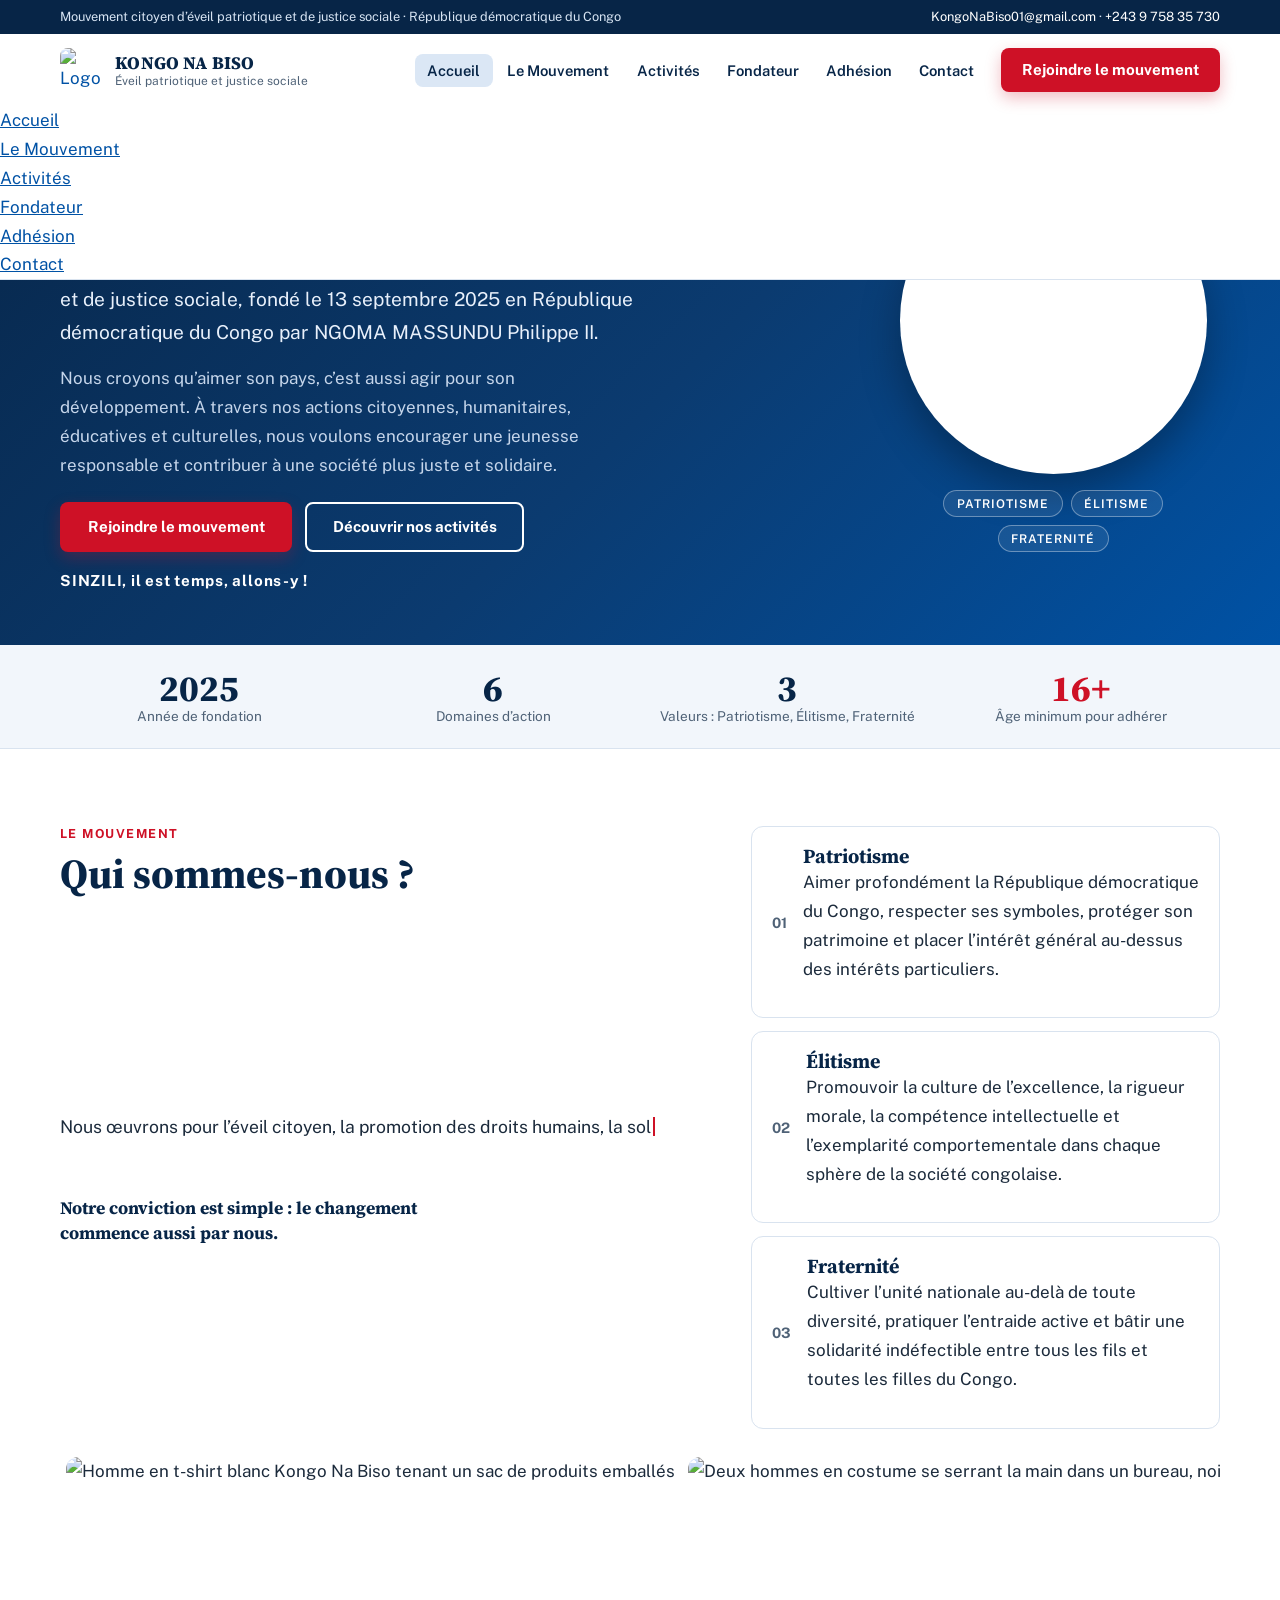
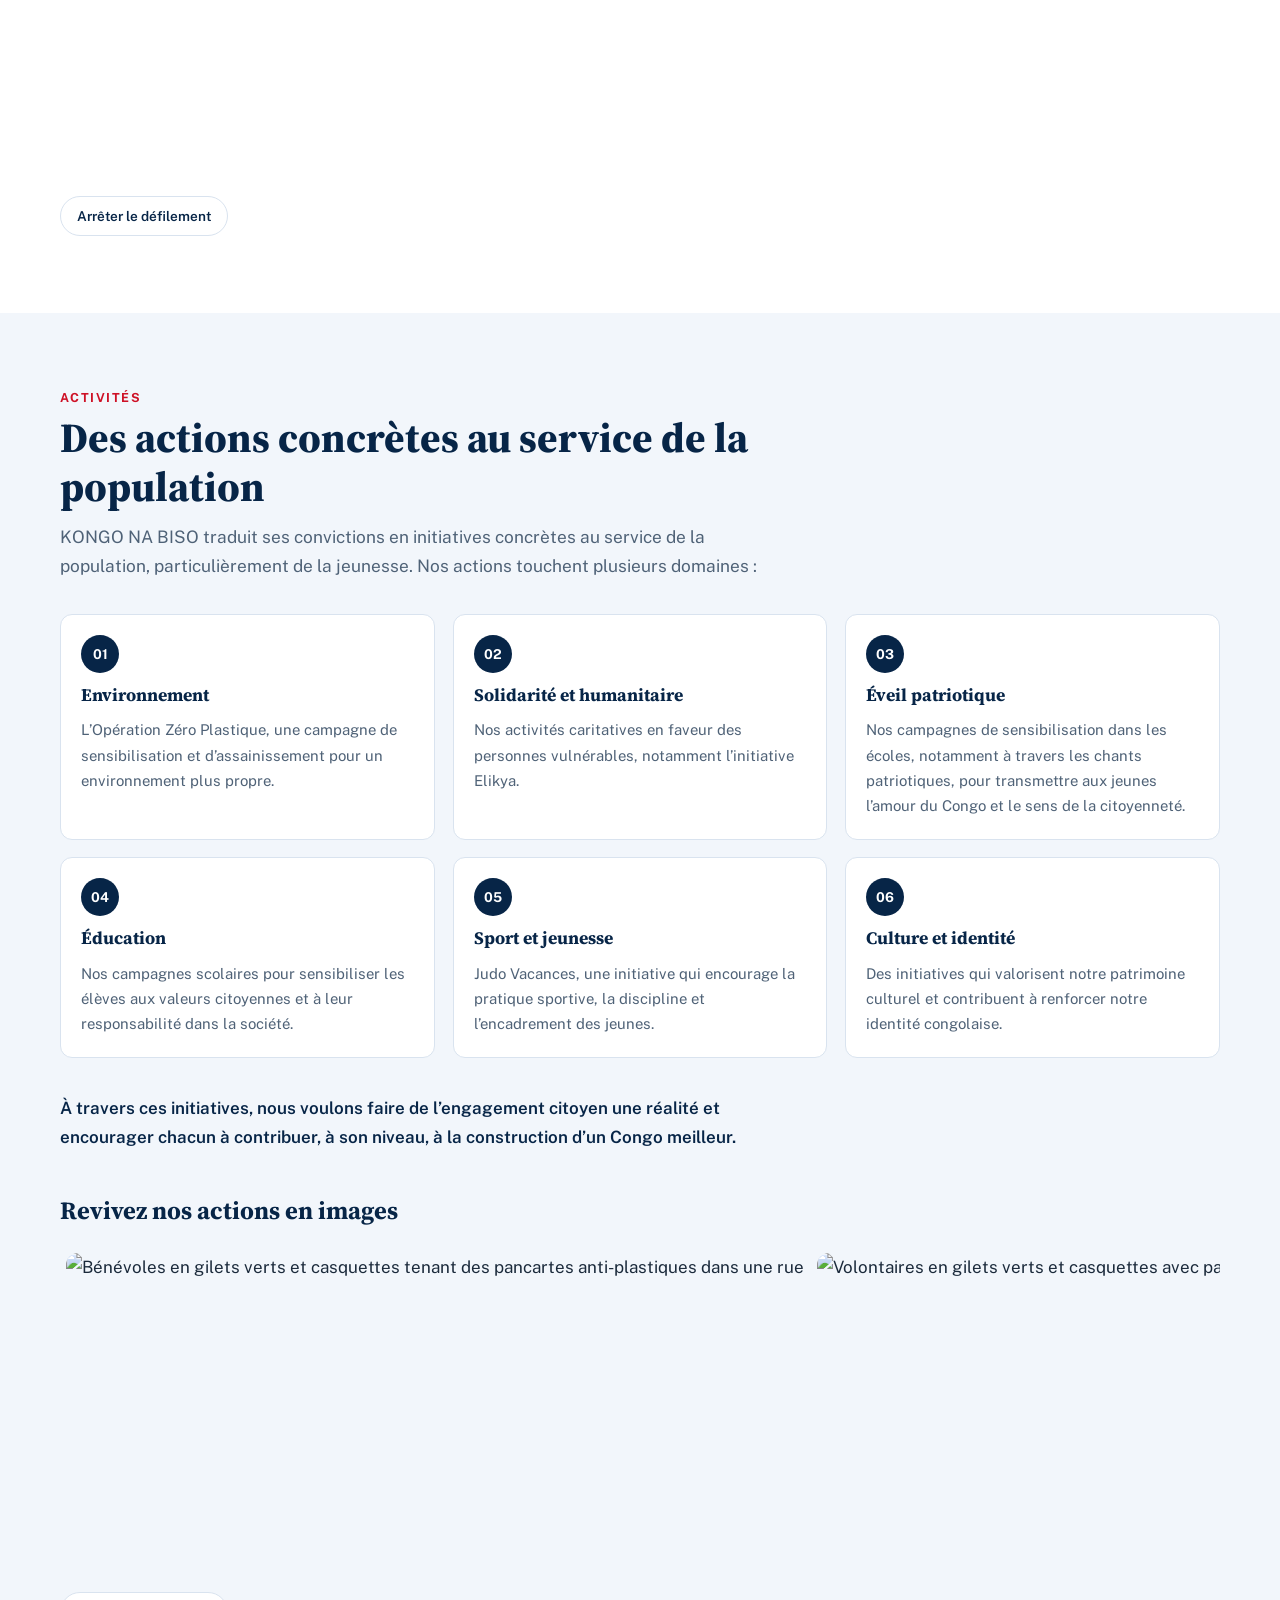
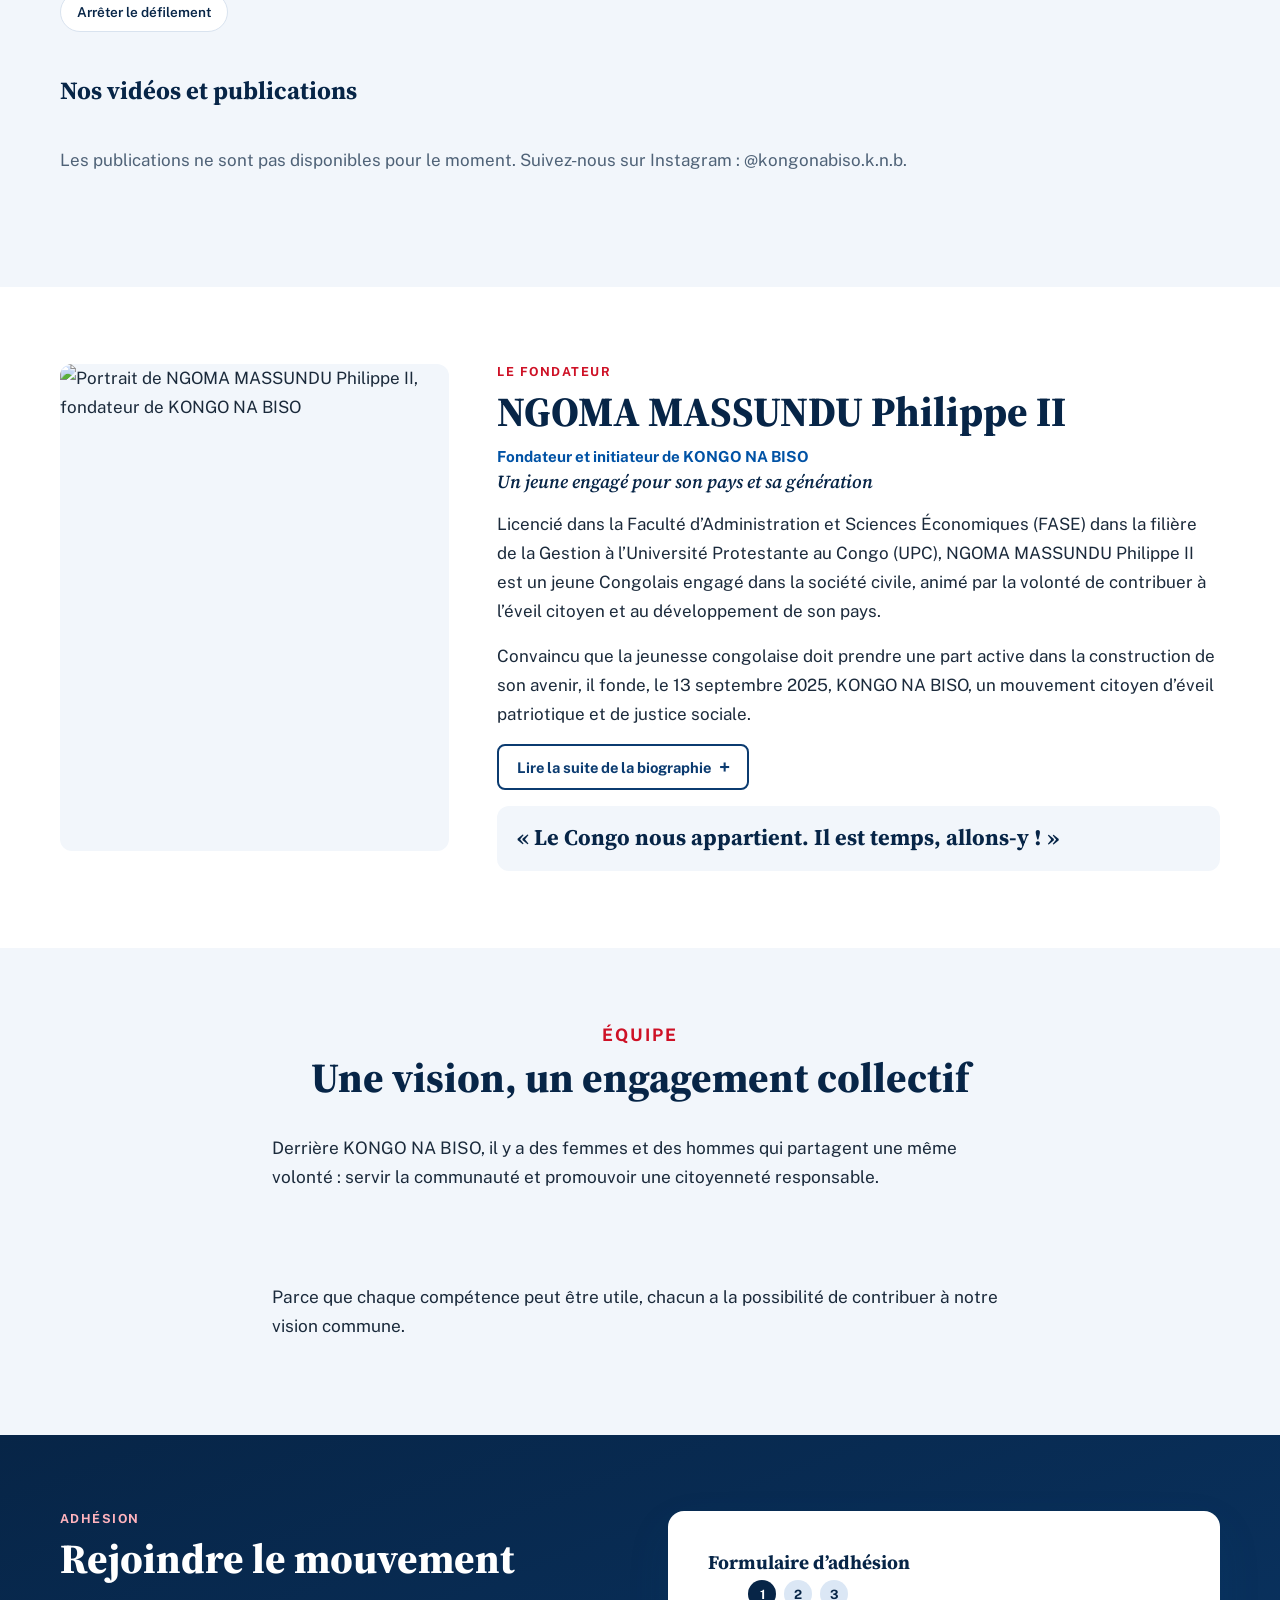
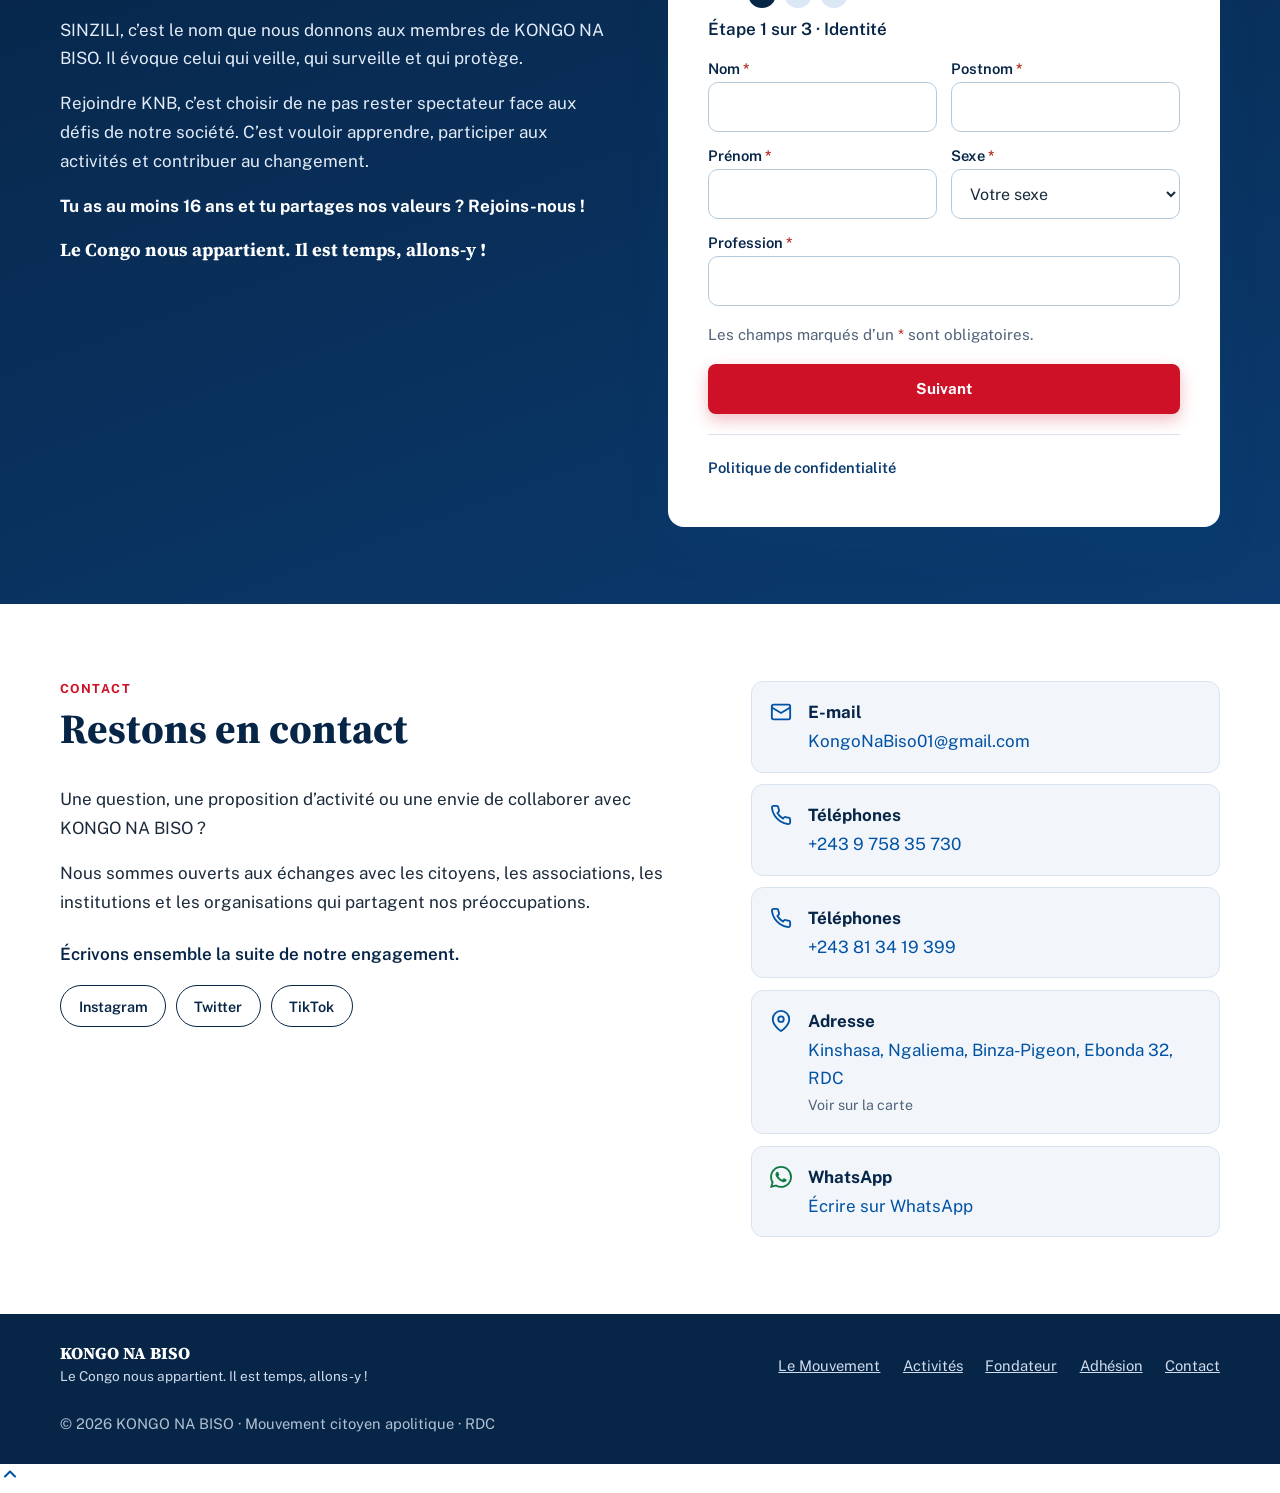
==== commit 94792943: "Update index.html" ====
--- a/index.html
+++ b/index.html
@@ -4,7 +4,7 @@
   <meta charset="UTF-8">
   <meta name="viewport" content="width=device-width, initial-scale=1.0">
   <title>KONGO NA BISO - Le Congo nous appartient</title>
-  <meta name="description" content="KONGO NA BISO est un mouvement citoyen d'éveil patriotique et de justice sociale, fondé le 13 septembre 2025 en République démocratique du Congo. Deviens SINZILI.">
+  <meta name="description" content="KONGO NA BISO est un mouvement citoyen d'éveil patriotique et de justice sociale, fondé le 13 septembre 2025 en République démocratique du Congo. Rejoignez le mouvement.">
   <meta name="theme-color" content="#072547">
   <meta property="og:type" content="website">
   <meta property="og:title" content="KONGO NA BISO - Le Congo nous appartient">
@@ -43,11 +43,21 @@
           <li><a href="#fondateur">Fondateur</a></li>
           <li><a href="#adhesion">Adhésion</a></li>
           <li><a href="#contact">Contact</a></li>
-          <li class="nav-cta"><a class="btn btn-primary" href="#adhesion">Deviens SINZILI</a></li>
+          <li class="nav-cta"><a class="btn btn-primary" href="#adhesion">Rejoindre le mouvement</a></li>
         </ul>
       </nav>
       <button class="burger" id="burger-btn" type="button" aria-expanded="false" aria-controls="site-nav" aria-label="Ouvrir le menu de navigation"><span aria-hidden="true"></span></button>
     </div>
+    <nav class="subnav" id="subnav" aria-label="Sections du site">
+      <ul>
+        <li><a href="#accueil">Accueil</a></li>
+        <li><a href="#mouvement">Le Mouvement</a></li>
+        <li><a href="#activites">Activités</a></li>
+        <li><a href="#fondateur">Fondateur</a></li>
+        <li><a href="#adhesion">Adhésion</a></li>
+        <li><a href="#contact">Contact</a></li>
+      </ul>
+    </nav>
   </header>
   <div class="nav-backdrop" id="nav-backdrop"></div>
 
@@ -62,7 +72,7 @@
           <p class="hero-lead hero-anim d2">KONGO NA BISO est un mouvement citoyen d’éveil patriotique et de justice sociale, fondé le 13 septembre 2025 en République démocratique du Congo par NGOMA MASSUNDU Philippe II.</p>
           <p class="hero-text hero-anim d2">Nous croyons qu’aimer son pays, c’est aussi agir pour son développement. À travers nos actions citoyennes, humanitaires, éducatives et culturelles, nous voulons encourager une jeunesse responsable et contribuer à une société plus juste et solidaire.</p>
           <div class="hero-cta hero-anim d3">
-            <a class="btn btn-primary" href="#adhesion">Deviens SINZILI</a>
+            <a class="btn btn-primary" href="#adhesion">Rejoindre le mouvement</a>
             <a class="btn btn-ghost" href="#activites">Découvrir nos activités</a>
           </div>
           <p class="hero-slogan hero-anim d4">SINZILI, il est temps, allons-y !</p>
@@ -100,9 +110,9 @@
           </div>
         </div>
         <ul class="values">
-          <li class="value v1 reveal"><span class="value-n">01</span><h3>Patriotisme</h3></li>
-          <li class="value v2 reveal reveal-d1"><span class="value-n">02</span><h3>Élitisme</h3></li>
-          <li class="value v3 reveal reveal-d2"><span class="value-n">03</span><h3>Fraternité</h3></li>
+          <li class="value v1 reveal"><span class="value-n">01</span><div><h3>Patriotisme</h3><p>Aimer profondément la République démocratique du Congo, respecter ses symboles, protéger son patrimoine et placer l’intérêt général au-dessus des intérêts particuliers.</p></div></li>
+          <li class="value v2 reveal reveal-d1"><span class="value-n">02</span><div><h3>Élitisme</h3><p>Promouvoir la culture de l’excellence, la rigueur morale, la compétence intellectuelle et l’exemplarité comportementale dans chaque sphère de la société congolaise.</p></div></li>
+          <li class="value v3 reveal reveal-d2"><span class="value-n">03</span><div><h3>Fraternité</h3><p>Cultiver l’unité nationale au-delà de toute diversité, pratiquer l’entraide active et bâtir une solidarité indéfectible entre tous les fils et toutes les filles du Congo.</p></div></li>
         </ul>
         </div>
         <div class="marquee reveal" data-marquee>
@@ -205,7 +215,7 @@
         <div class="adhesion-copy">
           <header class="section-head reveal">
             <p class="kicker">Adhésion</p>
-            <h2 id="adhesion-title">Deviens SINZILI !</h2>
+            <h2 id="adhesion-title">Rejoindre le mouvement</h2>
           </header>
           <p class="reveal">SINZILI, c’est le nom que nous donnons aux membres de KONGO NA BISO. Il évoque celui qui veille, qui surveille et qui protège.</p>
           <p class="reveal">Rejoindre KNB, c’est choisir de ne pas rester spectateur face aux défis de notre société. C’est vouloir apprendre, participer aux activités et contribuer au changement.</p>
@@ -247,6 +257,11 @@
                   </select>
                   <p class="field-error" id="e-sexe"></p>
                 </div>
+              <div class="field span-2">
+                <label for="f-profession">Profession <span class="req" aria-hidden="true">*</span></label>
+                <input type="text" id="f-profession" name="profession" autocomplete="organization-title" required aria-describedby="e-profession">
+                <p class="field-error" id="e-profession"></p>
+              </div>
               </div>
             </fieldset>
 
@@ -273,7 +288,7 @@
             </fieldset>
 
             <fieldset class="step" hidden>
-              <legend class="sr-only">Confirmation</legend>
+              <legend class="sr-only">Engagement</legend>
               <div class="form-grid">
                 <div class="field span-2">
                   <label for="f-type">Type de membre <span class="req" aria-hidden="true">*</span></label>
@@ -284,6 +299,15 @@
                   </select>
                   <p class="field-error" id="e-type"></p>
                 </div>
+              <div class="field span-2">
+                <label for="f-cotisation">Êtes-vous prêt(e) à verser la cotisation mensuelle ? <span class="req" aria-hidden="true">*</span></label>
+                <select id="f-cotisation" name="cotisation_mensuelle" required aria-describedby="e-cotisation">
+                  <option value="" selected disabled>Votre réponse</option>
+                  <option value="Oui">Oui, je suis prêt(e)</option>
+                  <option value="Non">Non, pas pour le moment</option>
+                </select>
+                <p class="field-error" id="e-cotisation"></p>
+              </div>
               </div>
               <!-- Champ piège anti-robot : doit rester vide -->
             <div class="honeypot" aria-hidden="true">
@@ -390,6 +414,8 @@
     </div>
   </footer>
 
+  <a class="to-top" id="to-top" href="#accueil" aria-label="Retour en haut de la page"><svg width="20" height="20" viewBox="0 0 24 24" fill="none" stroke="currentColor" stroke-width="2.5" stroke-linecap="round" stroke-linejoin="round" aria-hidden="true"><path d="M18 15l-6-6-6 6"/></svg></a>
+
   <!-- ===================================================== PANNEAU PLEIN ÉCRAN -->
   <div class="panel" id="panel-activites" data-hash="toutes-les-publications" role="dialog" aria-modal="true" aria-labelledby="panel-activites-title" hidden>
     <div class="panel-bar">
@@ -464,15 +490,22 @@
       if (wasOpen) setTimeout(go, 80); else go();
     });
 
-    function onScroll() { header.classList.toggle('is-scrolled', window.scrollY > 24); }
+    var toTop = $('#to-top');
+    function onScroll() { header.classList.toggle('is-scrolled', window.scrollY > 24); toTop.classList.toggle('is-visible', window.scrollY > 700); }
     window.addEventListener('scroll', onScroll, { passive: true }); onScroll();
 
     if (io) {
-      var links = $$('a[href^="#"]', nav);
+      var links = $$('a[href^="#"]', nav).concat($$('a[href^="#"]', $('#subnav')));
       var spy = new IntersectionObserver(function (entries) {
         entries.forEach(function (e) {
           if (!e.isIntersecting) return;
-          links.forEach(function (a) { if (a.getAttribute('href') === '#' + e.target.id) a.setAttribute('aria-current', 'true'); else a.removeAttribute('aria-current'); });
+          links.forEach(function (a) {
+            if (a.getAttribute('href') === '#' + e.target.id) {
+              a.setAttribute('aria-current', 'true');
+              var bar = a.closest('#subnav ul');
+              if (bar) bar.scrollTo({ left: a.offsetLeft - bar.clientWidth / 2 + a.clientWidth / 2, behavior: reduce ? 'auto' : 'smooth' });
+            } else a.removeAttribute('aria-current');
+          });
         });
       }, { rootMargin: '-45% 0px -50% 0px' });
       $$('main section[id]').forEach(function (s) { spy.observe(s); });
@@ -676,8 +709,8 @@
     var form = $('#adhesion-form'), loadedAt = Date.now(), turnstileToken = '', sending = false;
     var FIELDS = [
       ['nom', 'f-nom', 'e-nom'], ['postnom', 'f-postnom', 'e-postnom'], ['prenom', 'f-prenom', 'e-prenom'],
-      ['sexe', 'f-sexe', 'e-sexe'], ['telephone', 'f-telephone', 'e-telephone'], ['email', 'f-email', 'e-email'],
-      ['adresse', 'f-adresse', 'e-adresse'], ['type_membre', 'f-type', 'e-type'], ['age16', 'f-age', 'e-age'], ['consentement', 'f-consentement', 'e-consentement']
+      ['sexe', 'f-sexe', 'e-sexe'], ['profession', 'f-profession', 'e-profession'], ['telephone', 'f-telephone', 'e-telephone'], ['email', 'f-email', 'e-email'],
+      ['adresse', 'f-adresse', 'e-adresse'], ['type_membre', 'f-type', 'e-type'], ['cotisation', 'f-cotisation', 'e-cotisation'], ['age16', 'f-age', 'e-age'], ['consentement', 'f-consentement', 'e-consentement']
     ];
     function validPhone(v) {
       var s = v.replace(/[\s().-]/g, '');
@@ -687,11 +720,13 @@
       var v = el.type === 'checkbox' ? el.checked : el.value.trim();
       switch (name) {
         case 'nom': case 'postnom': case 'prenom': return /^[\p{L}][\p{L}' .-]+$/u.test(v) && v.length <= 80 ? '' : 'Saisissez au moins 2 lettres.';
+        case 'profession': return v.length >= 2 && v.length <= 100 ? '' : 'Indiquez votre profession.';
         case 'sexe': return v ? '' : 'Choisissez votre sexe.';
         case 'telephone': return validPhone(v) ? '' : 'Numéro invalide. Exemple : +243990000000 ou 0990000000.';
         case 'email': return !v || /^[^\s@]+@[^\s@]+\.[^\s@]{2,}$/.test(v) ? '' : 'Adresse email invalide.';
         case 'adresse': return v.length >= 3 ? '' : 'Indiquez votre commune ou quartier.';
         case 'type_membre': return v ? '' : 'Choisissez un type de membre.';
+        case 'cotisation': return v ? '' : 'Indiquez votre réponse.';
         case 'age16': return v ? '' : 'Vous devez avoir au moins 16 ans pour adhérer.';
         case 'consentement': return v ? '' : 'Vous devez accepter pour adhérer.';
       }
@@ -735,8 +770,8 @@
 
     /* ---------- Formulaire en 3 étapes (plus court sur téléphone) ---------- */
     var steps = $$('.step', form), cur = 0;
-    var STEP_NAMES = ['Identité', 'Contact', 'Confirmation'];
-    var STEP_FIELDS = [['nom', 'postnom', 'prenom', 'sexe'], ['telephone', 'email', 'adresse'], ['type_membre', 'age16', 'consentement']];
+    var STEP_NAMES = ['Identité', 'Contact', 'Engagement'];
+    var STEP_FIELDS = [['nom', 'postnom', 'prenom', 'sexe', 'profession'], ['telephone', 'email', 'adresse'], ['type_membre', 'cotisation', 'age16', 'consentement']];
     var btnPrev = $('#step-prev'), btnNext = $('#step-next'), btnSubmit = $('#submit-btn');
     function showStep(i, focus) {
       cur = i;
@@ -780,7 +815,7 @@
       var payload = {
         nom: $('#f-nom').value, postnom: $('#f-postnom').value, prenom: $('#f-prenom').value,
         sexe: $('#f-sexe').value, telephone: $('#f-telephone').value, email: $('#f-email').value,
-        adresse: $('#f-adresse').value, type_membre: $('#f-type').value, consentement: 'oui',
+        adresse: $('#f-adresse').value, type_membre: $('#f-type').value, profession: $('#f-profession').value, cotisation_mensuelle: $('#f-cotisation').value, consentement: 'oui',
         website: $('#f-website').value, t: loadedAt, turnstile: turnstileToken
       };
       var ctl = new AbortController(), timer = setTimeout(function () { ctl.abort(); }, 20000);
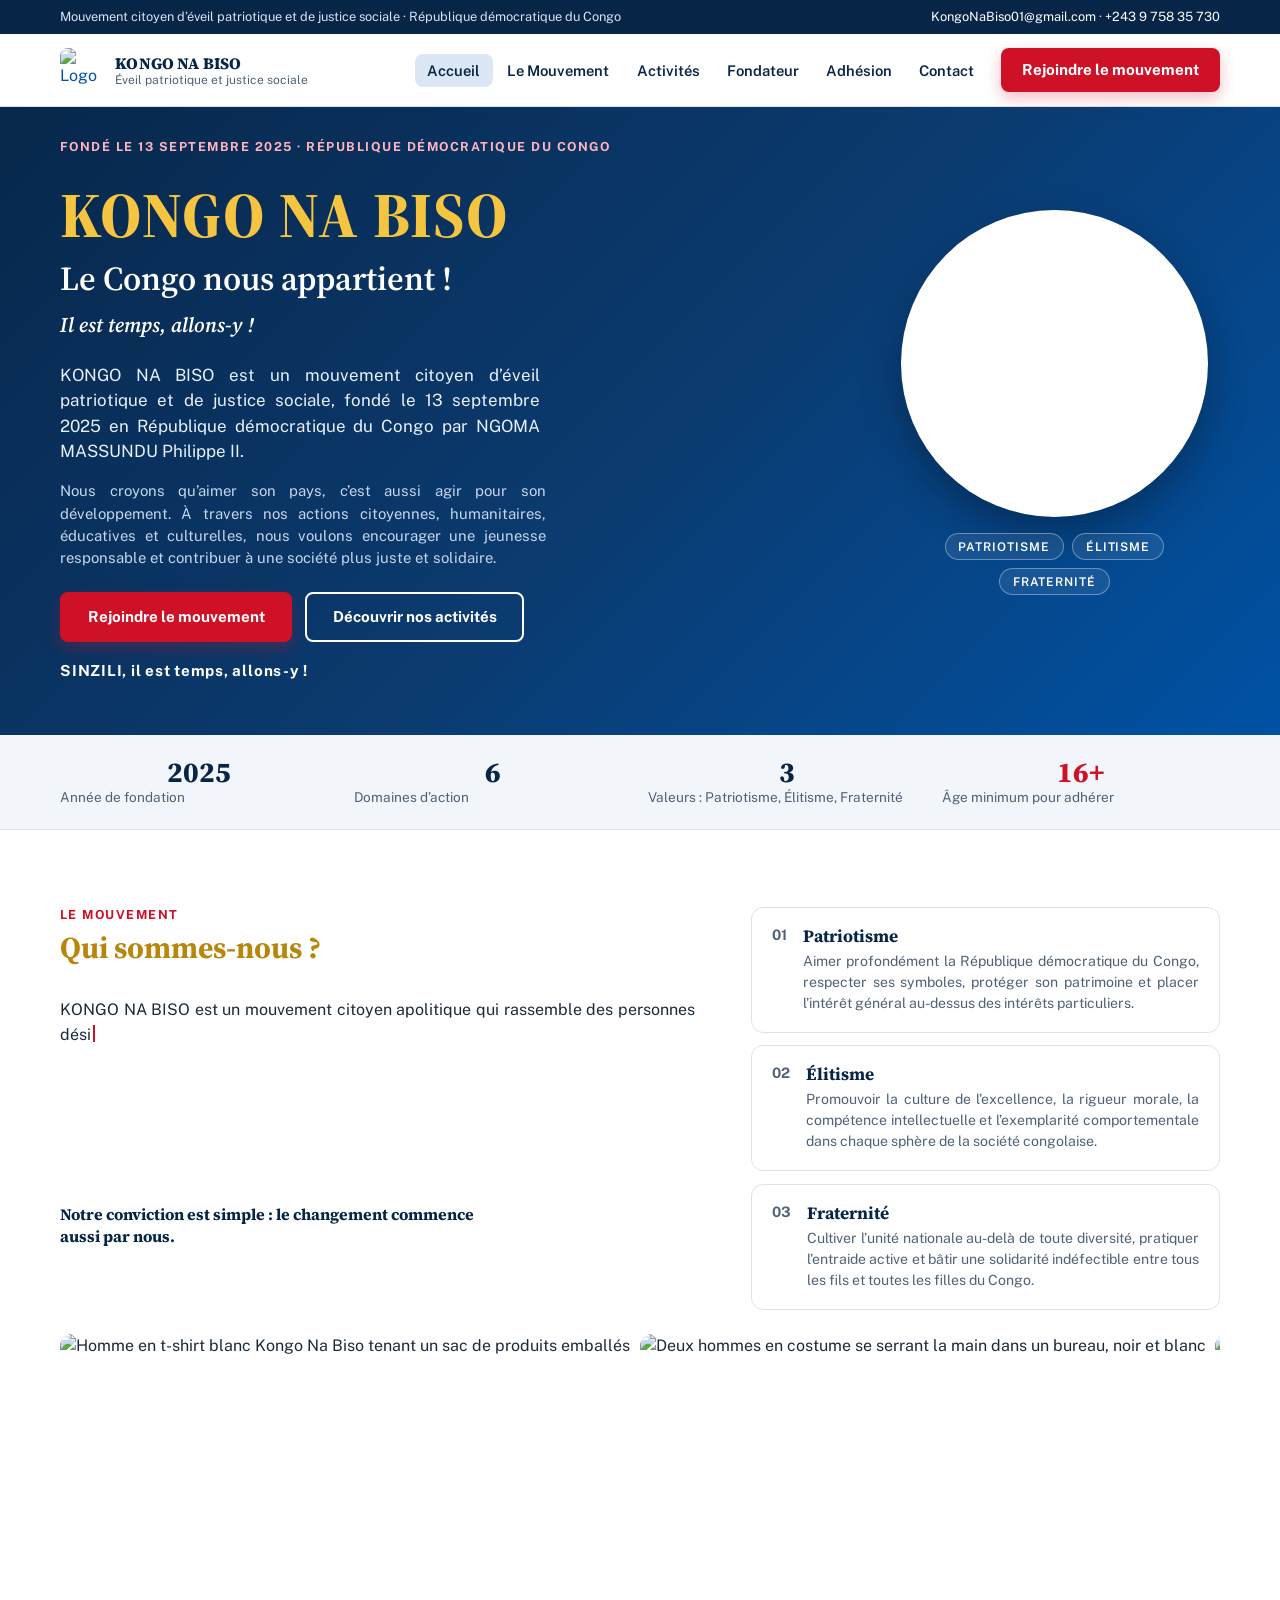
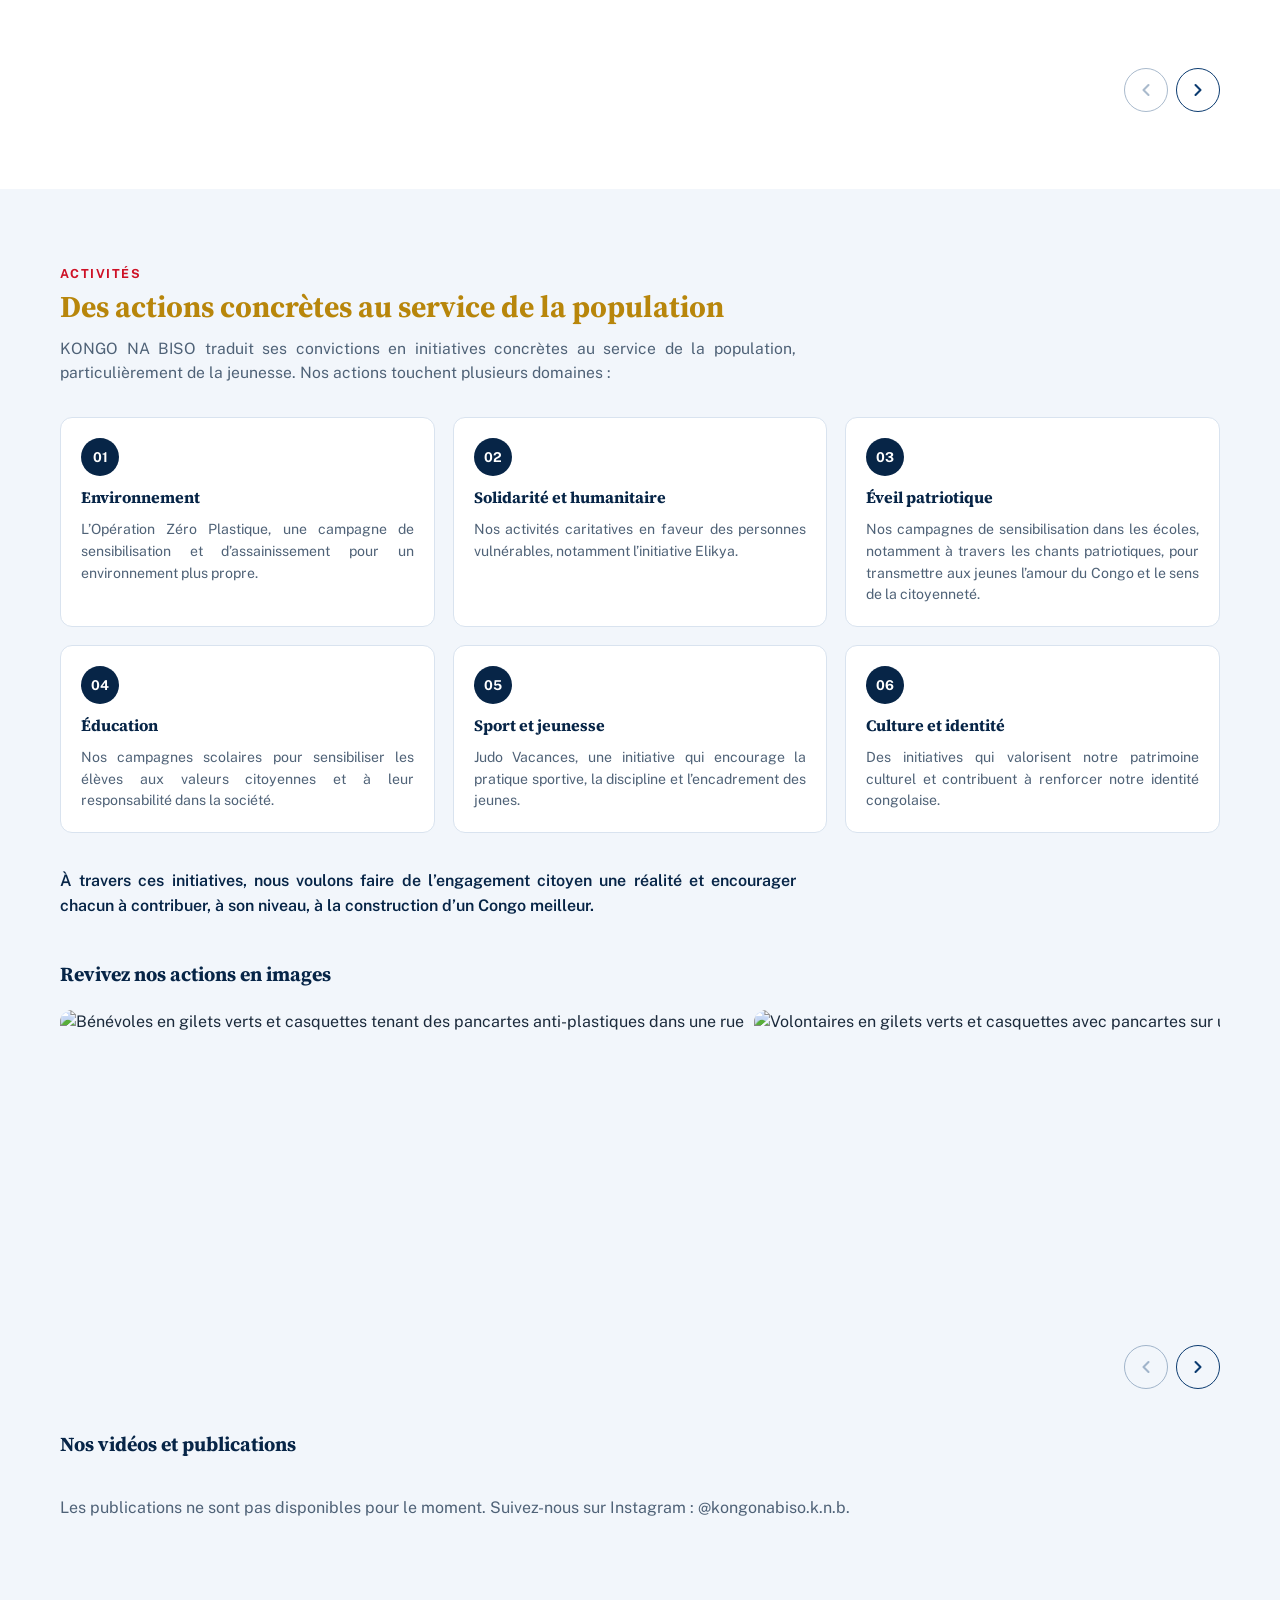
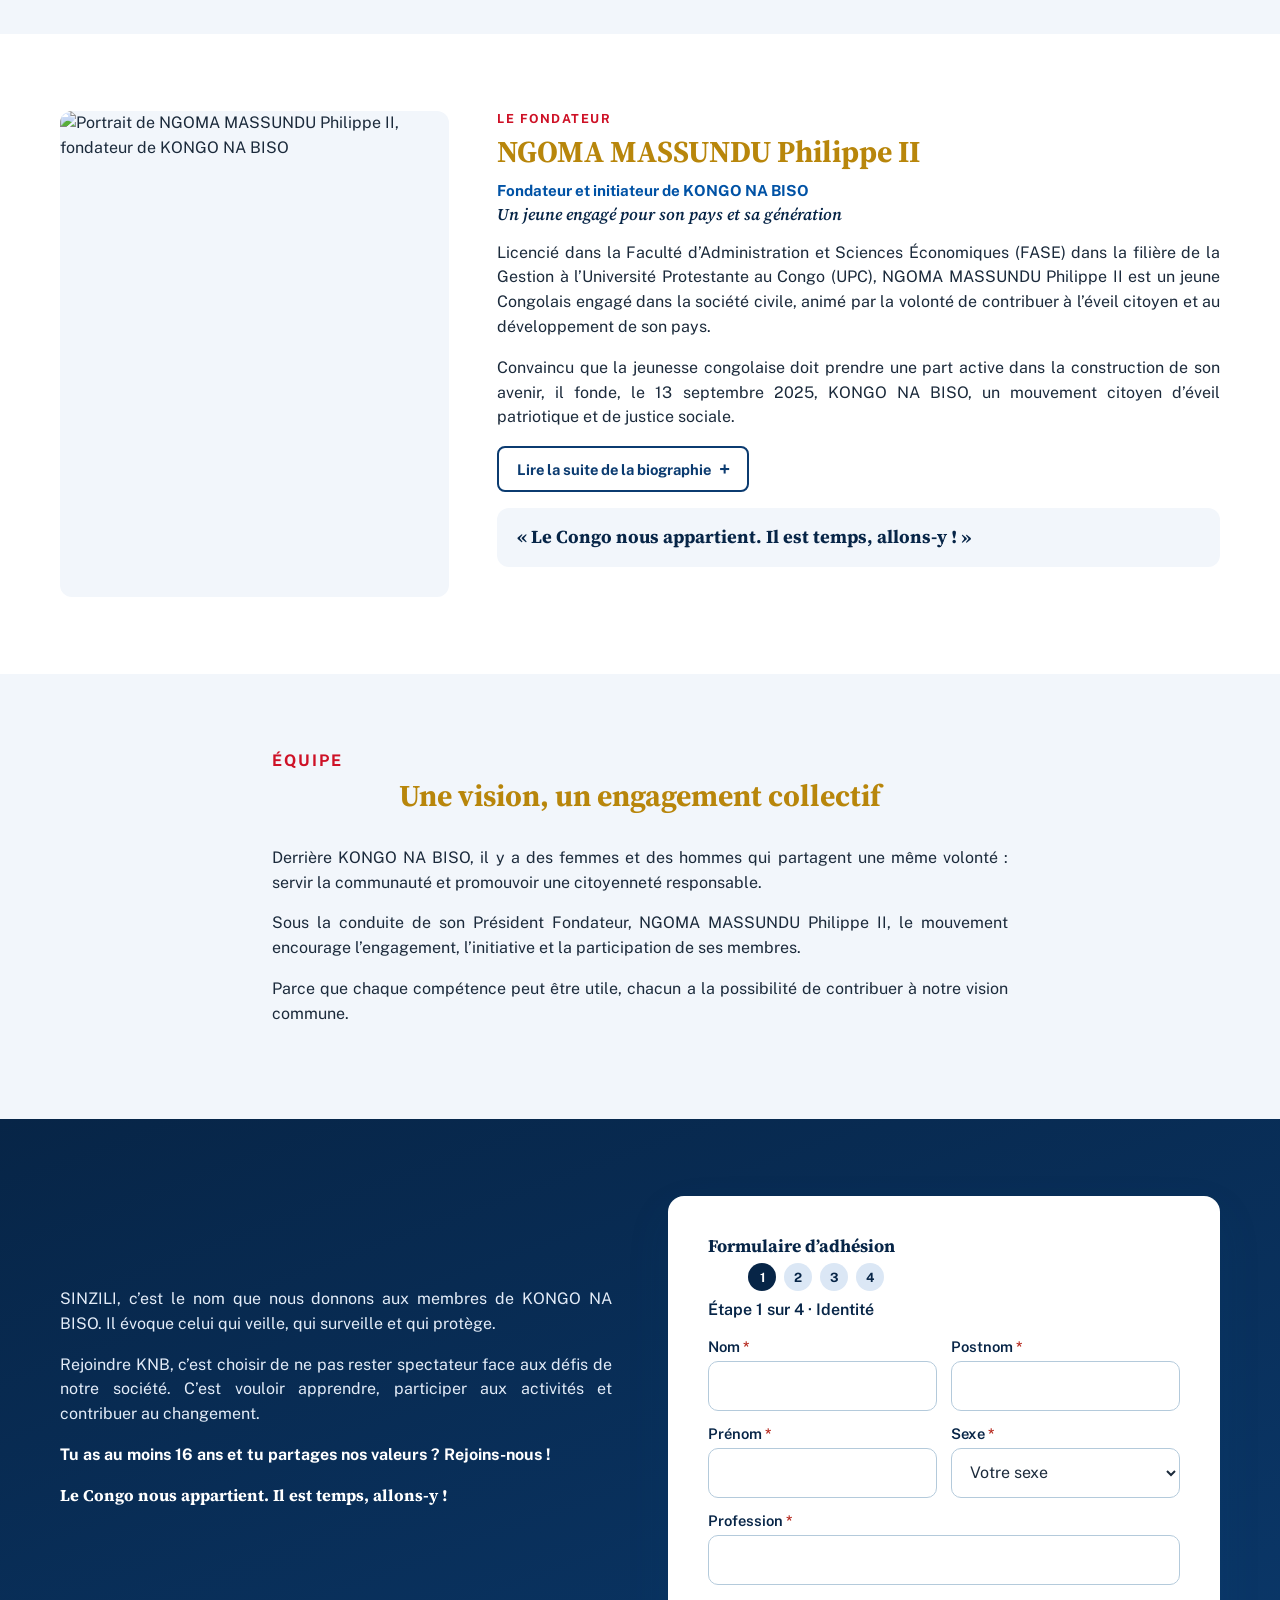
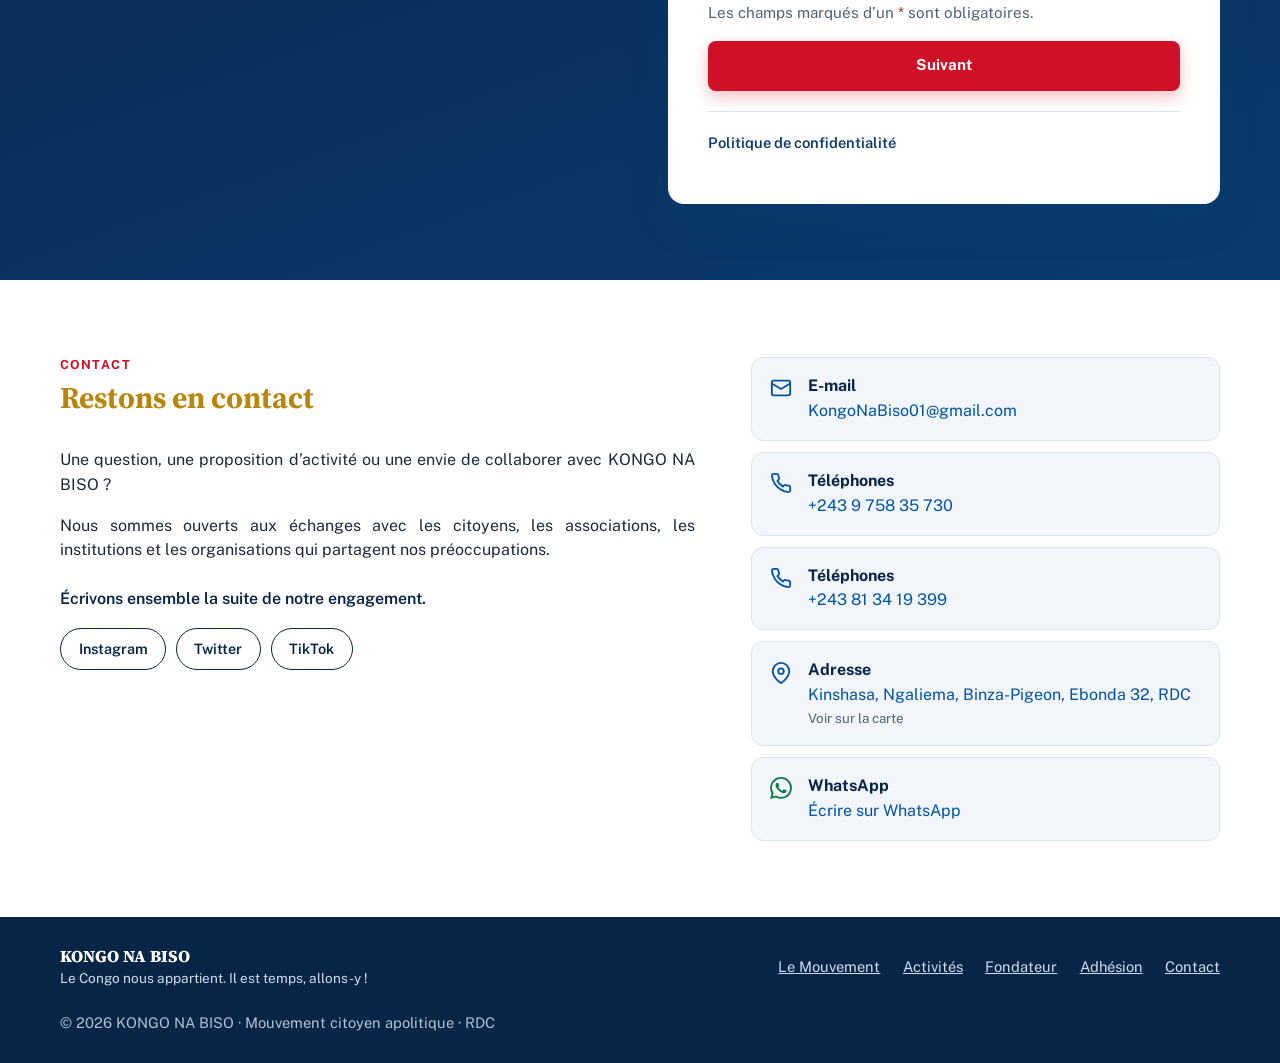
==== commit 3fc7860f: "Update index.html" ====
--- a/index.html
+++ b/index.html
@@ -6,6 +6,7 @@
   <title>KONGO NA BISO - Le Congo nous appartient</title>
   <meta name="description" content="KONGO NA BISO est un mouvement citoyen d'éveil patriotique et de justice sociale, fondé le 13 septembre 2025 en République démocratique du Congo. Rejoignez le mouvement.">
   <meta name="theme-color" content="#072547">
+  <meta name="color-scheme" content="light dark">
   <meta property="og:type" content="website">
   <meta property="og:title" content="KONGO NA BISO - Le Congo nous appartient">
   <meta property="og:description" content="Mouvement citoyen d'éveil patriotique et de justice sociale. SINZILI, il est temps, allons-y !">
@@ -68,7 +69,8 @@
       <div class="container hero-grid">
         <div class="hero-copy">
           <p class="eyebrow hero-anim d1">Fondé le 13 septembre 2025 · République démocratique du Congo</p>
-          <h1 id="hero-title" class="hero-anim d1">Le Congo nous appartient !</h1>
+          <h1 id="hero-title" class="hero-anim d1"><span class="h1-brand">KONGO NA BISO</span><span class="h1-line">Le Congo nous appartient !</span></h1>
+          <p class="hero-motto hero-anim d2">Il est temps, allons-y !</p>
           <p class="hero-lead hero-anim d2">KONGO NA BISO est un mouvement citoyen d’éveil patriotique et de justice sociale, fondé le 13 septembre 2025 en République démocratique du Congo par NGOMA MASSUNDU Philippe II.</p>
           <p class="hero-text hero-anim d2">Nous croyons qu’aimer son pays, c’est aussi agir pour son développement. À travers nos actions citoyennes, humanitaires, éducatives et culturelles, nous voulons encourager une jeunesse responsable et contribuer à une société plus juste et solidaire.</p>
           <div class="hero-cta hero-anim d3">
@@ -115,8 +117,8 @@
           <li class="value v3 reveal reveal-d2"><span class="value-n">03</span><div><h3>Fraternité</h3><p>Cultiver l’unité nationale au-delà de toute diversité, pratiquer l’entraide active et bâtir une solidarité indéfectible entre tous les fils et toutes les filles du Congo.</p></div></li>
         </ul>
         </div>
-        <div class="marquee reveal" data-marquee>
-          <div class="marquee-track">
+        <div class="gallery reveal" data-gallery>
+          <div class="gallery-track" tabindex="0" role="region" aria-label="Photos du mouvement : faire glisser vers la droite pour voir la suite">
             <figure><img src="mouv1.jpg" alt="Homme en t-shirt blanc Kongo Na Biso tenant un sac de produits emballés" loading="lazy" decoding="async"></figure>
             <figure><img src="mouv2.jpg" alt="Deux hommes en costume se serrant la main dans un bureau, noir et blanc" loading="lazy" decoding="async"></figure>
             <figure><img src="mouv3.jpg" alt="Bénévoles en gilets verts interviewés au micro, brandissant des pancartes contre les plastiques" loading="lazy" decoding="async"></figure>
@@ -125,8 +127,11 @@
             <figure><img src="mouv6.jpg" alt="Photo noir et blanc d'un groupe de dix-sept personnes posant devant un bâtiment" loading="lazy" decoding="async"></figure>
             <figure><img src="mouv7.jpg" alt="Volontaires en gilets verts et casquettes alignés dans une rue devant un mur orange" loading="lazy" decoding="async"></figure>
           </div>
-        </div>
-        <div class="marquee-tools"><button class="marquee-toggle" type="button" data-marquee-toggle aria-pressed="false">Arrêter le défilement</button></div>
+          <div class="gallery-nav">
+            <button type="button" class="gallery-btn" data-dir="-1" aria-label="Photos précédentes"><svg width="20" height="20" viewBox="0 0 24 24" fill="none" stroke="currentColor" stroke-width="2.5" stroke-linecap="round" stroke-linejoin="round" aria-hidden="true"><path d="M15 18l-6-6 6-6"/></svg></button>
+            <button type="button" class="gallery-btn" data-dir="1" aria-label="Photos suivantes"><svg width="20" height="20" viewBox="0 0 24 24" fill="none" stroke="currentColor" stroke-width="2.5" stroke-linecap="round" stroke-linejoin="round" aria-hidden="true"><path d="M9 18l6-6-6-6"/></svg></button>
+          </div>
+        </div>
       </div>
     </section>
 
@@ -150,8 +155,8 @@
         <p class="closing reveal">À travers ces initiatives, nous voulons faire de l’engagement citoyen une réalité et encourager chacun à contribuer, à son niveau, à la construction d’un Congo meilleur.</p>
 
         <h3 class="subhead reveal">Revivez nos actions en images</h3>
-        <div class="marquee reveal" data-marquee>
-          <div class="marquee-track">
+        <div class="gallery reveal" data-gallery>
+          <div class="gallery-track" tabindex="0" role="region" aria-label="Photos de nos actions : faire glisser vers la droite pour voir la suite">
             <figure><img src="photo2.jpg" alt="Bénévoles en gilets verts et casquettes tenant des pancartes anti-plastiques dans une rue" loading="lazy" decoding="async"></figure>
             <figure><img src="photo3.jpg" alt="Volontaires en gilets verts et casquettes avec pancartes sur une route bordée d'arbres" loading="lazy" decoding="async"></figure>
             <figure><img src="photo4.jpg" alt="Photo noir et blanc d'un groupe de jeunes adultes posant devant un bâtiment" loading="lazy" decoding="async"></figure>
@@ -160,10 +165,14 @@
             <figure><img src="photo7.jpg" alt="Groupe de jeunes et personnes âgées assises devant un bâtiment lors d'une rencontre" loading="lazy" decoding="async"></figure>
             <figure><img src="photo8.jpg" alt="Grand groupe faisant le signe de victoire devant un bâtiment, en noir et blanc" loading="lazy" decoding="async"></figure>
           </div>
-        </div>
-        <div class="marquee-tools"><button class="marquee-toggle" type="button" data-marquee-toggle aria-pressed="false">Arrêter le défilement</button></div>
+          <div class="gallery-nav">
+            <button type="button" class="gallery-btn" data-dir="-1" aria-label="Photos précédentes"><svg width="20" height="20" viewBox="0 0 24 24" fill="none" stroke="currentColor" stroke-width="2.5" stroke-linecap="round" stroke-linejoin="round" aria-hidden="true"><path d="M15 18l-6-6 6-6"/></svg></button>
+            <button type="button" class="gallery-btn" data-dir="1" aria-label="Photos suivantes"><svg width="20" height="20" viewBox="0 0 24 24" fill="none" stroke="currentColor" stroke-width="2.5" stroke-linecap="round" stroke-linejoin="round" aria-hidden="true"><path d="M9 18l6-6-6-6"/></svg></button>
+          </div>
+        </div>
 
         <h3 class="subhead reveal">Nos vidéos et publications</h3>
+        <div id="activities-filters" class="chips" role="group" aria-label="Filtrer les publications par catégorie" hidden></div>
         <div id="activities-grid" class="act-row" aria-live="polite"></div>
         <div id="activities-status" class="feed-status" role="status"><p>Chargement des publications…</p></div>
         <div class="more-wrap"><button type="button" id="activities-all" class="btn btn-outline" hidden>Voir toutes les publications</button></div>
@@ -227,8 +236,8 @@
           <div id="form-status" class="form-status" role="alert" hidden></div>
           <form id="adhesion-form" novalidate>
             <h3 class="form-title">Formulaire d’adhésion</h3>
-            <ol class="step-dots" aria-hidden="true"><li class="step-dot">1</li><li class="step-dot">2</li><li class="step-dot">3</li></ol>
-            <p class="step-label" id="step-label" aria-live="polite">Étape 1 sur 3 · Identité</p>
+            <ol class="step-dots" aria-hidden="true"><li class="step-dot">1</li><li class="step-dot">2</li><li class="step-dot">3</li><li class="step-dot">4</li></ol>
+            <p class="step-label" id="step-label" aria-live="polite">Étape 1 sur 4 · Identité</p>
 
             <fieldset class="step">
               <legend class="sr-only">Identité</legend>
@@ -308,6 +317,30 @@
                 </select>
                 <p class="field-error" id="e-cotisation"></p>
               </div>
+              
+              <div class="field span-2">
+                <label for="f-domaine">Domaine de compétence ou d’intérêt <span class="req" aria-hidden="true">*</span></label>
+                <select id="f-domaine" name="domaine" required aria-describedby="e-domaine">
+                  <option value="" selected disabled>Votre domaine</option>
+                  <option>Citoyenneté et droits humains</option>
+                  <option>Environnement et action humanitaire (Zéro Plastique)</option>
+                  <option>Éducation, culture et jeunesse</option>
+                  <option>Communication et mobilisation</option>
+                  <option>Volontariat général et actions de terrain</option>
+                </select>
+                <p class="field-error" id="e-domaine"></p>
+              </div>
+              </div>
+              </fieldset>
+
+            <fieldset class="step" hidden>
+              <legend class="sr-only">Motivation</legend>
+              <div class="form-grid">
+              <div class="field">
+                <label for="f-motivation">Message de motivation <span class="req" aria-hidden="true">*</span></label>
+                <textarea id="f-motivation" name="motivation" rows="4" maxlength="600" required placeholder="Expliquez brièvement pourquoi vous souhaitez rejoindre le mouvement et comment vous souhaitez contribuer…" aria-describedby="e-motivation"></textarea>
+                <p class="field-error" id="e-motivation"></p>
+              </div>
               </div>
               <!-- Champ piège anti-robot : doit rester vide -->
             <div class="honeypot" aria-hidden="true">
@@ -422,7 +455,7 @@
       <button class="panel-back" type="button" data-panel-close><svg width="20" height="20" viewBox="0 0 24 24" fill="none" stroke="currentColor" stroke-width="2.5" stroke-linecap="round" stroke-linejoin="round" aria-hidden="true"><path d="M15 18l-6-6 6-6"/></svg>Retour</button>
       <h2 id="panel-activites-title">Toutes les publications</h2>
     </div>
-    <div class="panel-body"><div class="act-grid" id="activities-all-grid"></div></div>
+    <div class="panel-body"><div id="panel-filters" class="chips" role="group" aria-label="Filtrer les publications par catégorie" hidden></div><div class="act-grid" id="activities-all-grid"></div></div>
   </div>
 
   <script>
@@ -550,23 +583,27 @@
       });
     }
 
-    /* ---------- Défilement de photos ---------- */
-    $$('[data-marquee]').forEach(function (m) {
-      var track = $('.marquee-track', m), n = track.children.length;
-      if (!reduce) {
-        $$('figure', track).forEach(function (f) {
-          var c = f.cloneNode(true); c.setAttribute('aria-hidden', 'true');
-          $$('img', c).forEach(function (im) { im.alt = ''; });
-          track.appendChild(c);
-        });
-        track.style.setProperty('--dur', (n * 7) + 's');
-      }
-      var btn = m.nextElementSibling && $('[data-marquee-toggle]', m.nextElementSibling);
-      if (btn) btn.addEventListener('click', function () {
-        var paused = m.classList.toggle('is-paused');
-        btn.setAttribute('aria-pressed', String(paused));
-        btn.textContent = paused ? 'Reprendre le défilement' : 'Arrêter le défilement';
+    /* ---------- Galeries photos : défilement manuel (aucun mouvement automatique) ---------- */
+    $$('[data-gallery]').forEach(function (g) {
+      var track = $('.gallery-track', g), prev = $('[data-dir="-1"]', g), next = $('[data-dir="1"]', g);
+      function update() {
+        prev.disabled = track.scrollLeft < 8;
+        next.disabled = track.scrollLeft + track.clientWidth >= track.scrollWidth - 8;
+      }
+      function go(dir) {
+        var left = dir * track.clientWidth * 0.85;
+        if (track.scrollBy) track.scrollBy({ left: left, behavior: reduce ? 'auto' : 'smooth' }); else track.scrollLeft += left;
+      }
+      prev.addEventListener('click', function () { go(-1); });
+      next.addEventListener('click', function () { go(1); });
+      track.addEventListener('scroll', update, { passive: true });
+      track.addEventListener('load', update, true);   /* images chargées plus tard : on recalcule */
+      track.addEventListener('keydown', function (e) {
+        if (e.key === 'ArrowRight') { go(1); e.preventDefault(); } else if (e.key === 'ArrowLeft') { go(-1); e.preventDefault(); }
       });
+      window.addEventListener('resize', update);
+      window.addEventListener('load', update);
+      update();
     });
 
     /* ---------- Panneaux plein écran (bouton, entrer, retour) ---------- */
@@ -597,7 +634,7 @@
     window.addEventListener('popstate', function () { if (openPanel && !(history.state && history.state.panel)) doClose(); });
     $$('[data-panel-close]').forEach(function (b) { b.addEventListener('click', requestClose); });
 
-    /* ---------- Publications : les vidéos s'affichent sur le site (Google Sheet publiée en CSV) ---------- */
+    /* ---------- Publications : vidéos intégrées, classées depuis la Google Sheet ---------- */
     function parseCSV(t) {
       var rows = [], r = [], c = '', q = false, i, ch;
       for (i = 0; i < t.length; i++) {
@@ -611,90 +648,178 @@
       if (c || r.length) { r.push(c); rows.push(r); }
       return rows;
     }
-    var ALLOWED = /^https:\/\/((www|web|m)\.)?(instagram|facebook)\.com\//i;
-
-    /* Adresse d'intégration (embed) d'une publication Instagram ou Facebook */
+    var CATS = ['Environnement', 'Solidarité et humanitaire', 'Éveil patriotique', 'Éducation', 'Sport et jeunesse', 'Culture et identité'];
+    var TRACKING = /^(utm_|fbclid|igsh|igshid|img_index|mibextid|rdid|share_url|__cft__|__tn__|sfnsn)/i;
+    function norm_(s) { return String(s == null ? '' : s).normalize('NFD').replace(/[\u0300-\u036f]/g, '').toLowerCase().trim(); }
+
+    /* Nettoie un lien : retire le suivi, uniformise Facebook, ne garde que Instagram / Facebook */
+    function cleanUrl(raw) {
+      var m = String(raw || '').match(/https?:\/\/[^\s"'<>]+/i);
+      if (!m) return null;
+      var u;
+      try { u = new URL(m[0].replace(/^http:/i, 'https:')); } catch (e) { return null; }
+      var host = u.hostname.toLowerCase().replace(/^www\./, '');
+      if (host === 'instagram.com' || host === 'm.instagram.com') { u.hostname = 'www.instagram.com'; u.search = ''; u.hash = ''; return u.toString(); }
+      if (host === 'facebook.com' || host === 'web.facebook.com' || host === 'm.facebook.com' || host === 'mbasic.facebook.com') {
+        u.hostname = 'www.facebook.com'; u.hash = '';
+        Array.from(u.searchParams.keys()).forEach(function (k) { if (TRACKING.test(k)) u.searchParams.delete(k); });
+        return u.toString();
+      }
+      if (host === 'fb.watch') { u.search = ''; u.hash = ''; return u.toString(); }
+      return null;
+    }
+
+    /* Adresse d'intégration d'une publication. src = null : pas d'intégration possible, on garde un simple lien. */
     function embedFor(url) {
       var m = url.match(/instagram\.com\/(?:[\w.]+\/)?(p|reel|reels|tv)\/([\w-]+)/i);
       if (m) {
         var type = m[1].toLowerCase() === 'reels' ? 'reel' : m[1].toLowerCase();
         return { kind: 'instagram', url: url, src: 'https://www.instagram.com/' + type + '/' + m[2] + '/embed/' };
       }
-      if (/facebook\.com/i.test(url)) {
-        var href = url.replace('//web.facebook.com', '//www.facebook.com').replace('//m.facebook.com', '//www.facebook.com');
-        var isVideo = /\/(videos|reel|watch)\b/i.test(href);
-        var base = isVideo ? 'https://www.facebook.com/plugins/video.php' : 'https://www.facebook.com/plugins/post.php';
-        return { kind: 'facebook', url: url, src: base + '?href=' + encodeURIComponent(href) + '&show_text=false&width=500' };
-      }
-      return null;
+      if (/instagram\.com/i.test(url)) return { kind: 'instagram', url: url, src: null };
+      var isVideo = /\/(videos|reel|watch)\b|\/share\/(v|r)\/|video\.php|fb\.watch/i.test(url);
+      var base = isVideo ? 'https://www.facebook.com/plugins/video.php' : 'https://www.facebook.com/plugins/post.php';
+      return { kind: 'facebook', url: url, src: base + '?href=' + encodeURIComponent(url) + '&show_text=false&width=500' };
+    }
+
+    function parseDate(s) {
+      s = String(s || '').trim();
+      var m = s.match(/^(\d{1,2})[\/.-](\d{1,2})[\/.-](\d{4})/);
+      if (m) return Date.UTC(+m[3], +m[2] - 1, +m[1]);
+      m = s.match(/^(\d{4})-(\d{1,2})-(\d{1,2})/);
+      return m ? Date.UTC(+m[1], +m[2] - 1, +m[3]) : null;
     }
 
     function buildActivities(csv) {
-      var cols = { instagram: [], facebook: [] }, seen = {};
-      parseCSV(csv).slice(1).forEach(function (r) {
+      var rows = parseCSV(csv);
+      if (!rows.length) return [];
+      var head = rows[0].map(norm_), col = {}, seen = {}, items = [];
+      ['date', 'plateforme', 'categorie', 'titre', 'lien', 'visible'].forEach(function (k) { col[k] = head.indexOf(k); });
+      if (col.lien < 0) { col.lien = Math.max(head.indexOf('url'), head.indexOf('link')); }
+
+      if (col.lien >= 0) {                       /* Nouveau format : onglet "Publications" */
+        rows.slice(1).forEach(function (r) {
+          if (col.visible >= 0 && norm_(r[col.visible]) === 'non') return;
+          var url = cleanUrl(r[col.lien]);
+          if (!url || seen[url]) return;
+          seen[url] = true;
+          var info = embedFor(url);
+          info.cat = col.categorie >= 0 ? String(r[col.categorie] || '').trim() : '';
+          info.title = col.titre >= 0 ? String(r[col.titre] || '').trim().slice(0, 120) : '';
+          info.date = col.date >= 0 ? parseDate(r[col.date]) : null;
+          info.order = items.length;
+          items.push(info);
+        });
+        if (items.some(function (i) { return i.date != null; })) {
+          items.sort(function (a, b) {
+            if (a.date == null && b.date == null) return a.order - b.order;
+            if (a.date == null) return 1;
+            if (b.date == null) return -1;
+            return b.date - a.date || a.order - b.order;
+          });
+        }
+        return items;
+      }
+
+      /* Ancien format : toutes les cellules, par colonnes */
+      var cols = { instagram: [], facebook: [] };
+      rows.slice(1).forEach(function (r) {
         r.forEach(function (cell) {
-          var url = String(cell || '').trim();
-          if (!ALLOWED.test(url) || seen[url]) return;
-          var info = embedFor(url);
-          if (!info) return;
-          seen[url] = true; cols[info.kind].push(info);
+          var url = cleanUrl(cell);
+          if (!url || seen[url]) return;
+          seen[url] = true;
+          var info = embedFor(url); info.cat = ''; info.title = ''; info.date = null;
+          cols[info.kind].push(info);
         });
       });
       if (CONFIG.NEWEST_AT_BOTTOM) { cols.instagram.reverse(); cols.facebook.reverse(); }
-      var out = [], max = Math.max(cols.instagram.length, cols.facebook.length), k;
-      for (k = 0; k < max; k++) {
-        if (cols.instagram[k]) out.push(cols.instagram[k]);
-        if (cols.facebook[k]) out.push(cols.facebook[k]);
-      }
-      return out;
-    }
-
-    /* Carte vidéo : la vidéo ne se charge qu'au toucher (économise les données mobiles) */
+      for (var k = 0, max = Math.max(cols.instagram.length, cols.facebook.length); k < max; k++) {
+        if (cols.instagram[k]) items.push(cols.instagram[k]);
+        if (cols.facebook[k]) items.push(cols.facebook[k]);
+      }
+      return items;
+    }
+
+    var PLAY_ICON = '<span class="act-icon" aria-hidden="true"><svg width="26" height="26" viewBox="0 0 24 24" fill="currentColor"><path d="M8 5v14l11-7z"/></svg></span>';
+
+    /* Carte : la vidéo ne se charge qu'au toucher (économise les données mobiles) */
     function activityCard(it) {
       var label = it.kind === 'instagram' ? 'Instagram' : 'Facebook';
       var card = make('article', 'act-card'), media = make('div', 'act-media');
-      var play = make('button', 'act-play'); play.type = 'button';
-      play.setAttribute('aria-label', 'Lire la vidéo ' + label);
-      play.innerHTML = '<span class="act-icon" aria-hidden="true"><svg width="26" height="26" viewBox="0 0 24 24" fill="currentColor"><path d="M8 5v14l11-7z"/></svg></span><span class="act-label">Lire la vidéo</span><span class="act-src">' + label + '</span>';
-      play.addEventListener('click', function () {
-        var f = document.createElement('iframe');
-        f.src = it.src; f.title = 'Publication ' + label + ' de KONGO NA BISO';
-        f.allowFullscreen = true; f.referrerPolicy = 'strict-origin-when-cross-origin';
-        f.setAttribute('allow', 'autoplay; encrypted-media; fullscreen; picture-in-picture');
-        f.setAttribute('sandbox', 'allow-scripts allow-same-origin allow-popups allow-popups-to-escape-sandbox allow-presentation');
-        media.textContent = ''; media.classList.add('is-playing'); media.appendChild(f);
-      });
-      media.appendChild(play); card.appendChild(media);
+      if (it.src) {
+        var play = make('button', 'act-play'); play.type = 'button';
+        play.setAttribute('aria-label', 'Lire la vidéo ' + label);
+        play.innerHTML = PLAY_ICON + '<span class="act-label">Lire la vidéo</span><span class="act-src">' + label + '</span>';
+        play.addEventListener('click', function () {
+          var f = document.createElement('iframe');
+          f.src = it.src; f.title = 'Publication ' + label + ' de KONGO NA BISO';
+          f.allowFullscreen = true; f.referrerPolicy = 'strict-origin-when-cross-origin';
+          f.setAttribute('allow', 'autoplay; encrypted-media; fullscreen; picture-in-picture');
+          f.setAttribute('sandbox', 'allow-scripts allow-same-origin allow-popups allow-popups-to-escape-sandbox allow-presentation');
+          media.textContent = ''; media.classList.add('is-playing'); media.appendChild(f);
+        });
+        media.appendChild(play);
+      } else {
+        var open = make('a', 'act-play'); open.href = it.url; open.target = '_blank'; open.rel = 'noopener noreferrer';
+        open.innerHTML = PLAY_ICON + '<span class="act-label">Ouvrir la publication</span><span class="act-src">' + label + '</span>';
+        media.appendChild(open);
+      }
+      card.appendChild(media);
+      if (it.cat || it.title) {
+        var meta = make('div', 'act-meta');
+        if (it.cat) meta.appendChild(make('span', 'act-cat', it.cat));
+        if (it.title) meta.appendChild(make('h3', 'act-title', it.title));
+        card.appendChild(meta);
+      }
       var a = make('a', 'act-link', 'Ouvrir sur ' + label);
       a.href = it.url; a.target = '_blank'; a.rel = 'noopener noreferrer';
       card.appendChild(a);
       return card;
     }
 
-    function renderActivities(items) {
-      var row = $('#activities-grid'), PREVIEW = 6;
-      items.slice(0, PREVIEW).forEach(function (it) { row.appendChild(activityCard(it)); });
-      $('#activities-status').hidden = true;
-      if (items.length > PREVIEW) {
-        var btn = $('#activities-all');
-        btn.hidden = false; btn.textContent = 'Voir toutes les publications (' + items.length + ')';
-        btn.addEventListener('click', function () { openP('panel-activites', btn); });
-        $('#panel-activites')._build = function () {
-          var grid = $('#activities-all-grid');
-          items.forEach(function (it) { grid.appendChild(activityCard(it)); });
-        };
-      }
+    var pubs = { items: [], cat: '', panelReady: false };
+    function filteredPubs() { return pubs.cat ? pubs.items.filter(function (i) { return i.cat === pubs.cat; }) : pubs.items; }
+
+    function renderChips() {
+      var cats = [];
+      CATS.forEach(function (c) { if (pubs.items.some(function (i) { return i.cat === c; })) cats.push(c); });
+      pubs.items.forEach(function (i) { if (i.cat && cats.indexOf(i.cat) === -1) cats.push(i.cat); });
+      ['activities-filters', 'panel-filters'].forEach(function (id) {
+        var box = document.getElementById(id);
+        box.textContent = '';
+        if (!cats.length) { box.hidden = true; return; }
+        box.hidden = false;
+        [''].concat(cats).forEach(function (c) {
+          var b = make('button', 'chip', c || 'Toutes'); b.type = 'button';
+          b.setAttribute('aria-pressed', String(pubs.cat === c));
+          b.addEventListener('click', function () { pubs.cat = c; renderChips(); renderPubs(); });
+          box.appendChild(b);
+        });
+      });
+    }
+
+    function renderPubs() {
+      var list = filteredPubs(), PREVIEW = 6;
+      var row = $('#activities-grid'), grid = $('#activities-all-grid'), btn = $('#activities-all');
+      row.textContent = '';
+      if (!list.length) row.appendChild(make('p', 'feed-status', 'Aucune publication dans cette catégorie pour le moment.'));
+      list.slice(0, PREVIEW).forEach(function (it) { row.appendChild(activityCard(it)); });
+      if (pubs.panelReady) { grid.textContent = ''; list.forEach(function (it) { grid.appendChild(activityCard(it)); }); }
+      if (list.length > PREVIEW) { btn.hidden = false; btn.textContent = 'Voir toutes les publications (' + list.length + ')'; } else btn.hidden = true;
     }
 
     (function () {
-      var key = 'knb_activities_v2', cached = null;
-      try { var c = JSON.parse(sessionStorage.getItem(key) || 'null'); if (c && Date.now() - c.t < 600000) cached = c.v; } catch (e) { /* ignore */ }
+      var key = 'knb_pubs_v3', cached = null;
+      try { var c = JSON.parse(sessionStorage.getItem(key) || 'null'); if (c && Date.now() - c.t < 120000) cached = c.v; } catch (e) { /* ignore */ }
       var p = cached ? Promise.resolve(cached) : fetch(CONFIG.ACTIVITIES_CSV_URL).then(function (r) { if (!r.ok) throw new Error('http'); return r.text(); });
       p.then(function (text) {
         try { sessionStorage.setItem(key, JSON.stringify({ t: Date.now(), v: text })); } catch (e) { /* ignore */ }
-        var items = buildActivities(text);
-        if (!items.length) throw new Error('vide');
-        renderActivities(items);
+        pubs.items = buildActivities(text);
+        if (!pubs.items.length) throw new Error('vide');
+        $('#activities-status').hidden = true;
+        $('#panel-activites')._build = function () { pubs.panelReady = true; renderPubs(); };
+        $('#activities-all').addEventListener('click', function () { openP('panel-activites', this); });
+        renderChips(); renderPubs();
       }).catch(function () {
         $('#activities-status').textContent = 'Les publications ne sont pas disponibles pour le moment. Suivez-nous sur Instagram : @kongonabiso.k.n.b.';
       });
@@ -710,7 +835,7 @@
     var FIELDS = [
       ['nom', 'f-nom', 'e-nom'], ['postnom', 'f-postnom', 'e-postnom'], ['prenom', 'f-prenom', 'e-prenom'],
       ['sexe', 'f-sexe', 'e-sexe'], ['profession', 'f-profession', 'e-profession'], ['telephone', 'f-telephone', 'e-telephone'], ['email', 'f-email', 'e-email'],
-      ['adresse', 'f-adresse', 'e-adresse'], ['type_membre', 'f-type', 'e-type'], ['cotisation', 'f-cotisation', 'e-cotisation'], ['age16', 'f-age', 'e-age'], ['consentement', 'f-consentement', 'e-consentement']
+      ['adresse', 'f-adresse', 'e-adresse'], ['type_membre', 'f-type', 'e-type'], ['cotisation', 'f-cotisation', 'e-cotisation'], ['domaine', 'f-domaine', 'e-domaine'], ['motivation', 'f-motivation', 'e-motivation'], ['age16', 'f-age', 'e-age'], ['consentement', 'f-consentement', 'e-consentement']
     ];
     function validPhone(v) {
       var s = v.replace(/[\s().-]/g, '');
@@ -727,6 +852,8 @@
         case 'adresse': return v.length >= 3 ? '' : 'Indiquez votre commune ou quartier.';
         case 'type_membre': return v ? '' : 'Choisissez un type de membre.';
         case 'cotisation': return v ? '' : 'Indiquez votre réponse.';
+        case 'domaine': return v ? '' : 'Choisissez un domaine.';
+        case 'motivation': return v.length >= 10 && v.length <= 600 ? '' : 'Écrivez au moins une phrase (10 caractères minimum).';
         case 'age16': return v ? '' : 'Vous devez avoir au moins 16 ans pour adhérer.';
         case 'consentement': return v ? '' : 'Vous devez accepter pour adhérer.';
       }
@@ -770,8 +897,8 @@
 
     /* ---------- Formulaire en 3 étapes (plus court sur téléphone) ---------- */
     var steps = $$('.step', form), cur = 0;
-    var STEP_NAMES = ['Identité', 'Contact', 'Engagement'];
-    var STEP_FIELDS = [['nom', 'postnom', 'prenom', 'sexe', 'profession'], ['telephone', 'email', 'adresse'], ['type_membre', 'cotisation', 'age16', 'consentement']];
+    var STEP_NAMES = ['Identité', 'Contact', 'Engagement', 'Motivation'];
+    var STEP_FIELDS = [['nom', 'postnom', 'prenom', 'sexe', 'profession'], ['telephone', 'email', 'adresse'], ['type_membre', 'cotisation', 'domaine'], ['motivation', 'age16', 'consentement']];
     var btnPrev = $('#step-prev'), btnNext = $('#step-next'), btnSubmit = $('#submit-btn');
     function showStep(i, focus) {
       cur = i;
@@ -815,7 +942,7 @@
       var payload = {
         nom: $('#f-nom').value, postnom: $('#f-postnom').value, prenom: $('#f-prenom').value,
         sexe: $('#f-sexe').value, telephone: $('#f-telephone').value, email: $('#f-email').value,
-        adresse: $('#f-adresse').value, type_membre: $('#f-type').value, profession: $('#f-profession').value, cotisation_mensuelle: $('#f-cotisation').value, consentement: 'oui',
+        adresse: $('#f-adresse').value, type_membre: $('#f-type').value, profession: $('#f-profession').value, cotisation_mensuelle: $('#f-cotisation').value, domaine: $('#f-domaine').value, motivation: $('#f-motivation').value, consentement: 'oui',
         website: $('#f-website').value, t: loadedAt, turnstile: turnstileToken
       };
       var ctl = new AbortController(), timer = setTimeout(function () { ctl.abort(); }, 20000);
--- a/styles.css
+++ b/styles.css
@@ -19,7 +19,7 @@
   --danger: #b42318;
   --ok: #15803d;
   --r: 12px;
-  --hdr: 68px;
+  --hdr: 110px;
   --ease: cubic-bezier(.2, .7, .2, 1);
   --f-title: "Source Serif 4", Georgia, "Times New Roman", serif;
   --f-text: "Public Sans", "Segoe UI", system-ui, -apple-system, sans-serif;
@@ -29,7 +29,7 @@
 *, *::before, *::after { box-sizing: border-box; }
 html { scroll-padding-top: calc(var(--hdr) - 4px); -webkit-text-size-adjust: 100%; }
 @media (min-width: 1040px) { html { scroll-padding-top: 84px; } }
-body { margin: 0; font: 400 1.0625rem/1.7 var(--f-text); color: var(--ink); background: #fff; overflow-x: hidden; }
+body { margin: 0; font: 400 1rem/1.55 var(--f-text); color: var(--ink); background: #fff; overflow-x: hidden; }
 body.nav-open, body.panel-open { overflow: hidden; }
 img { max-width: 100%; height: auto; display: block; }
 a { color: var(--blue); }
@@ -75,7 +75,7 @@
 .brand { display: flex; align-items: center; gap: .7rem; text-decoration: none; }
 .brand img { border-radius: 8px; }
 .brand-text { display: flex; flex-direction: column; line-height: 1.15; }
-.brand-name { font: 800 1.1rem var(--f-title); color: var(--navy); letter-spacing: .01em; }
+.brand-name { font: 800 1rem var(--f-title); color: var(--navy); letter-spacing: .01em; }
 .brand-sub { display: none; font-size: .75rem; color: var(--muted); }
 @media (min-width: 480px) { .brand-sub { display: block; } }
 
@@ -135,9 +135,9 @@
 .pillars { display: flex; flex-wrap: wrap; justify-content: center; gap: .5rem; }
 .pillars li { padding: .35rem .8rem; border: 1px solid rgba(255, 255, 255, .35); border-radius: 999px; background: rgba(255, 255, 255, .08); color: #fff; font: 600 .75rem var(--f-text); letter-spacing: .08em; text-transform: uppercase; }
 .eyebrow { margin: 0 0 .75rem; font: 700 .78rem var(--f-text); letter-spacing: .12em; text-transform: uppercase; color: #ffb3bd; }
-.hero h1 { color: #fff; font-size: clamp(2.2rem, 8vw, 4.1rem); font-weight: 800; margin-bottom: 1rem; }
-.hero-lead { max-width: 48ch; color: #e8f0fb; font-size: clamp(1.02rem, 2.4vw, 1.2rem); }
-.hero-text { max-width: 54ch; color: #c6d6eb; }
+.hero h1 { color: #fff; font-size: clamp(1.7rem, 5.5vw, 2.8rem); font-weight: 700; margin-bottom: 1rem; }
+.hero-lead { max-width: 48ch; color: #e8f0fb; font-size: clamp(.96rem, 2vw, 1.06rem); }
+.hero-text { max-width: 54ch; color: #c6d6eb; font-size: .93rem; }
 .hero-cta { display: flex; flex-wrap: wrap; gap: .8rem; margin: 1.4rem 0 1.25rem; }
 .hero-slogan { margin: 0; font: 700 .95rem var(--f-text); letter-spacing: .05em; color: #fff; }
 @media (min-width: 900px) {
@@ -157,7 +157,7 @@
 .stats { background: var(--bg-soft); border-bottom: 1px solid var(--line); }
 .stats-grid { display: grid; grid-template-columns: repeat(2, 1fr); gap: 1rem; padding-block: 1.4rem; text-align: center; }
 @media (min-width: 900px) { .stats-grid { grid-template-columns: repeat(4, 1fr); } }
-.stats strong { display: block; font: 800 clamp(1.7rem, 4vw, 2.3rem)/1.1 var(--f-title); color: var(--navy); }
+.stats strong { display: block; font: 800 clamp(1.35rem, 3vw, 1.8rem)/1.1 var(--f-title); color: var(--navy); }
 .stats strong.red { color: var(--red); }
 .stats span { font-size: .85rem; color: var(--muted); line-height: 1.3; display: block; }
 
@@ -167,22 +167,22 @@
 .section-head { margin-bottom: clamp(1.1rem, 3vw, 2rem); max-width: 46rem; }
 .section-head.center { margin-inline: auto; text-align: center; }
 .kicker { margin: 0 0 .5rem; font: 700 .78rem var(--f-text); letter-spacing: .12em; text-transform: uppercase; color: var(--red); }
-.section-head h2, .founder-body h2 { font-size: clamp(1.7rem, 4.6vw, 2.6rem); font-weight: 800; }
-.lead { color: var(--muted); font-size: 1.08rem; margin-bottom: 0; }
-.subhead { margin-top: clamp(1.75rem, 5vw, 2.75rem); font-size: clamp(1.2rem, 3vw, 1.55rem); }
+.section-head h2, .founder-body h2 { font-size: clamp(1.35rem, 3.3vw, 1.9rem); font-weight: 700; }
+.lead { color: var(--muted); font-size: .98rem; margin-bottom: 0; }
+.subhead { margin-top: clamp(1.75rem, 5vw, 2.75rem); font-size: clamp(1.02rem, 2.4vw, 1.25rem); }
 .narrow { width: min(46rem, 100% - 2.5rem); }
 .two-col { display: grid; gap: 2rem; }
 @media (min-width: 900px) { .two-col { grid-template-columns: 1.15fr .85fr; gap: 3.5rem; align-items: start; } }
 
-.prose p { font-size: 1.1rem; }
+.prose p { font-size: 1rem; }
 [data-typewriter] { position: relative; }
 [data-typewriter].typing > [aria-hidden="true"]::after { content: ""; display: inline-block; width: 2px; height: 1.05em; margin-left: 2px; vertical-align: -.15em; background: var(--red); animation: blink .8s steps(1) infinite; }
 @keyframes blink { 50% { opacity: 0; } }
-.conviction { max-width: 26rem; margin-top: 1.5rem; font: 700 1.12rem/1.4 var(--f-title); color: var(--navy); }
+.conviction { max-width: 26rem; margin-top: 1.5rem; font: 700 1rem/1.4 var(--f-title); color: var(--navy); }
 
 .values { display: grid; gap: .8rem; }
 .value { display: flex; align-items: center; gap: 1rem; padding: 1.1rem 1.25rem; background: #fff; border: 1px solid var(--line); border-radius: var(--r); }
-.value h3 { margin: 0; font-size: 1.25rem; }
+.value h3 { margin: 0; font-size: 1.08rem; }
 .value-n { font: 700 .9rem var(--f-text); color: var(--muted); }
 
 /* ---------- Actions ---------- */
@@ -190,29 +190,23 @@
 .action-card { flex: 0 0 min(80vw, 300px); scroll-snap-align: start; padding: 1.25rem; background: #fff; border: 1px solid var(--line); border-radius: var(--r); transition: transform .3s var(--ease), box-shadow .3s; }
 .action-card:hover { transform: translateY(-4px); box-shadow: 0 14px 30px rgba(7, 37, 71, .12); }
 .action-n { width: 38px; height: 38px; margin-bottom: .75rem; display: grid; place-items: center; border-radius: 50%; background: var(--navy); color: #fff; font: 700 .85rem var(--f-text); }
-.action-card h3 { font-size: 1.1rem; }
-.action-card p { margin: 0; font-size: .93rem; color: var(--muted); }
+.action-card h3 { font-size: 1rem; }
+.action-card p { margin: 0; font-size: .88rem; color: var(--muted); }
 .closing { margin-top: 1.5rem; max-width: 46rem; font-weight: 600; color: var(--navy); }
 @media (min-width: 900px) {
   .actions-row { display: grid; grid-template-columns: repeat(3, 1fr); gap: 1.1rem; overflow: visible; }
   .action-card { flex: none; }
 }
 
-/* ---------- Défilement de photos ---------- */
-.marquee { overflow: hidden; margin-top: 1.75rem; }
-.marquee-track { display: flex; width: max-content; animation: scroll var(--dur, 60s) linear infinite; }
-.marquee:hover .marquee-track, .marquee.is-paused .marquee-track { animation-play-state: paused; }
-.marquee figure { margin: 0 .4rem; flex: none; }
-.marquee img { height: clamp(190px, 32vw, 330px); width: auto; border-radius: var(--r); }
-@keyframes scroll { to { transform: translateX(-50%); } }
-.marquee-tools { margin-top: .6rem; }
-.marquee-toggle { border: 1px solid var(--line); background: #fff; color: var(--blue-900); font: 600 .85rem var(--f-text); padding: .5rem 1rem; border-radius: 999px; cursor: pointer; min-height: 40px; }
-.marquee-toggle:hover { border-color: var(--blue-700); }
-@media (prefers-reduced-motion: reduce) {
-  .marquee { overflow-x: auto; }
-  .marquee-track { animation: none; }
-  .marquee-tools { display: none; }
-}
+/* ---------- Galeries photos : défilement manuel (aucun mouvement automatique) ---------- */
+.gallery { margin-top: 1.5rem; }
+.gallery-track { display: flex; gap: .6rem; overflow-x: auto; scroll-snap-type: x mandatory; padding-bottom: .5rem; -webkit-overflow-scrolling: touch; scrollbar-width: thin; }
+.gallery figure { margin: 0; flex: none; scroll-snap-align: start; }
+.gallery img { height: clamp(200px, 34vw, 320px); width: auto; border-radius: var(--r); }
+.gallery-nav { display: flex; justify-content: flex-end; gap: .5rem; margin-top: .4rem; }
+.gallery-btn { width: 44px; height: 44px; display: grid; place-items: center; border-radius: 50%; border: 1.5px solid var(--navy-2); background: transparent; color: var(--navy-2); cursor: pointer; transition: background-color .25s, color .25s; }
+.gallery-btn:hover:not(:disabled) { background: var(--navy-2); color: #fff; }
+.gallery-btn:disabled { opacity: .35; cursor: default; }
 
 /* ---------- Publications : vidéos intégrées ---------- */
 .act-row { display: flex; gap: .9rem; overflow-x: auto; scroll-snap-type: x mandatory; padding-bottom: .75rem; -webkit-overflow-scrolling: touch; }
@@ -245,7 +239,7 @@
   .founder-photo { width: 100%; margin: 0; position: sticky; top: 110px; }
 }
 .founder-role { margin: 0 0 .25rem; font: 700 .95rem var(--f-text); color: var(--blue); }
-.founder-tag { font: italic 600 1.15rem var(--f-title); color: var(--navy); }
+.founder-tag { font: italic 600 1.02rem var(--f-title); color: var(--navy); }
 .bio { margin-bottom: 1rem; }
 .bio summary { display: inline-flex; align-items: center; gap: .5rem; min-height: 46px; padding: .5rem 1.1rem; border: 2px solid var(--navy-2); border-radius: 8px; color: var(--navy-2); font: 700 .92rem var(--f-text); cursor: pointer; list-style: none; }
 .bio summary::-webkit-details-marker { display: none; }
@@ -253,11 +247,11 @@
 .bio[open] summary::after { content: "–"; }
 .bio[open] summary { margin-bottom: 1rem; }
 .founder-quote { margin: 1rem 0 0; padding: 1rem 1.25rem; background: var(--bg-soft); border-radius: var(--r); }
-.founder-quote p { margin: 0; font: 700 clamp(1.1rem, 2.8vw, 1.4rem)/1.45 var(--f-title); color: var(--navy); }
+.founder-quote p { margin: 0; font: 700 clamp(.98rem, 2.4vw, 1.15rem)/1.45 var(--f-title); color: var(--navy); }
 
 /* ---------- Équipe (texte seul) ---------- */
 .team-band .narrow { margin-inline: auto; }
-.team-band p { font-size: 1.08rem; }
+.team-band p { font-size: 1rem; }
 
 /* ---------- Panneaux plein écran (entrer, voir, retour) ---------- */
 .panel { position: fixed; inset: 0; z-index: 200; display: flex; flex-direction: column; background: #fff; transform: translateX(100%); visibility: hidden; transition: transform .42s var(--ease), visibility 0s .42s; }
@@ -278,8 +272,8 @@
 @media (min-width: 640px) { .form-grid.cols-2 { grid-template-columns: 1fr 1fr; } .span-2 { grid-column: 1 / -1; } }
 .field label { display: block; font: 600 .92rem var(--f-text); margin-bottom: .35rem; color: var(--blue-900); }
 .req { color: var(--danger); }
-.field input, .field select { width: 100%; min-height: 50px; padding: .65rem .85rem; font: inherit; font-size: 1rem; color: var(--ink); background: #fff; border: 1.5px solid #b4cadb; border-radius: 10px; transition: border-color .2s, box-shadow .2s; }
-.field input:focus, .field select:focus { outline: none; border-color: var(--blue-700); box-shadow: 0 0 0 4px rgba(0, 168, 232, .22); }
+.field input, .field select, .field textarea { width: 100%; min-height: 50px; padding: .65rem .85rem; font: inherit; font-size: 1rem; color: var(--ink); background: #fff; border: 1.5px solid #b4cadb; border-radius: 10px; transition: border-color .2s, box-shadow .2s; }
+.field input:focus, .field select:focus, .field textarea:focus { outline: none; border-color: var(--blue-700); box-shadow: 0 0 0 4px rgba(0, 168, 232, .22); }
 .field [aria-invalid="true"] { border-color: var(--danger); }
 .hint { font-size: .82rem; color: var(--muted); margin: .3rem 0 0; }
 .field-error { color: var(--danger); font-size: .85rem; margin: .3rem 0 0; }
@@ -305,9 +299,9 @@
 .adhesion-grid { display: grid; gap: 2rem; }
 @media (min-width: 900px) { .adhesion-grid { grid-template-columns: 1fr 1fr; gap: 3.5rem; align-items: start; } }
 .adhesion-call { color: #fff; font-weight: 700; }
-.adhesion-slogan { font: 700 1.15rem var(--f-title); color: #fff; }
+.adhesion-slogan { font: 700 1.02rem var(--f-title); color: #fff; }
 .adhesion .form-wrap { max-width: none; margin: 0; color: var(--ink); border: 0; }
-.form-title { font-size: 1.2rem; margin-bottom: .4rem; }
+.form-title { font-size: 1.1rem; margin-bottom: .4rem; }
 
 /* ---------- Contact ---------- */
 .contact-list { display: grid; gap: .7rem; align-content: start; }
@@ -362,11 +356,127 @@
   .pillars { display: none; }
   .hero { padding-bottom: 1.5rem; }
   .hero-text { font-size: .95rem; }
-  .values { grid-template-columns: repeat(3, 1fr); gap: .5rem; }
-  .value { flex-direction: column; align-items: flex-start; gap: .15rem; padding: .8rem .75rem; }
-  .value h3 { font-size: .98rem; }
+  .values { display: flex; overflow-x: auto; scroll-snap-type: x mandatory; gap: .75rem; padding-bottom: .5rem; }
+  .value { flex: 0 0 82%; scroll-snap-align: start; }
   .founder-photo { width: min(100%, 230px); }
   .contact-list a { padding: .8rem 1rem; }
   .contact-body small { display: none; }
-  .prose p, .team-band p { font-size: 1.02rem; }
-}
+  .prose p, .team-band p { font-size: .96rem; }
+}
+
+/* ---------- Valeurs avec définition ---------- */
+.value { align-items: flex-start; }
+.value p { margin: .3rem 0 0; font-size: .88rem; line-height: 1.5; color: var(--muted); }
+
+/* ---------- Barre de sections (mobile) : on voit toujours où on est ---------- */
+.subnav { border-top: 1px solid var(--line); background: #fff; }
+.subnav ul { display: flex; gap: .4rem; overflow-x: auto; padding: .45rem 1.25rem; scrollbar-width: none; -webkit-overflow-scrolling: touch; }
+.subnav ul::-webkit-scrollbar { display: none; }
+.subnav a { flex: none; display: block; white-space: nowrap; padding: .38rem .9rem; border-radius: 999px; background: var(--blue-50); color: var(--navy); text-decoration: none; font: 600 .85rem var(--f-text); min-height: 34px; line-height: 1.5; transition: background-color .25s, color .25s; }
+.subnav a[aria-current="true"] { background: var(--navy); color: #fff; }
+@media (min-width: 1040px) { .subnav { display: none; } }
+
+/* ---------- Bouton retour en haut ---------- */
+.to-top { position: fixed; right: 1rem; bottom: 1rem; z-index: 80; width: 46px; height: 46px; display: grid; place-items: center; border-radius: 50%; background: var(--navy); color: #fff; box-shadow: 0 8px 20px rgba(7, 37, 71, .3); opacity: 0; transform: translateY(12px); visibility: hidden; transition: opacity .3s, transform .3s var(--ease), visibility 0s .3s; }
+.to-top.is-visible { opacity: 1; transform: none; visibility: visible; transition: opacity .3s, transform .3s var(--ease), visibility 0s; }
+.to-top:hover { background: var(--red); }
+
+/* ==========================================================================
+   Retours du client : titres dorés, textes justifiés, accueil aéré, mode sombre
+   ========================================================================== */
+:root { --gold-bright: #f5c542; --gold-title: #b8860b; }
+
+/* Barre de sections : pastilles sur une seule ligne (elles masquaient le logo) */
+.subnav li { flex: none; }
+.subnav ul { align-items: center; }
+
+/* Accueil : KONGO NA BISO en grand, puis la phrase, avec de l'air */
+.hero { padding-top: calc(var(--hdr) + 1.75rem); }
+.hero-grid { gap: 2rem; }
+.emblem-wrap { margin-bottom: .75rem; }
+.eyebrow { margin: 1.75rem 0 1.5rem; line-height: 1.5; }
+.hero h1 { margin-bottom: .75rem; line-height: 1.15; }
+.h1-brand { display: block; margin-bottom: .7rem; color: var(--gold-bright); font-size: clamp(2.1rem, 9vw, 4rem); font-weight: 800; letter-spacing: .02em; line-height: 1.05; }
+.h1-line { display: block; font-size: clamp(1.3rem, 4.8vw, 2.1rem); font-weight: 600; }
+.hero-motto { margin: 0 0 1.5rem; font: italic 600 clamp(1.05rem, 3vw, 1.3rem) var(--f-title); color: #fff; }
+@media (min-width: 900px) { .eyebrow { margin-top: 0; } .hero-grid { gap: 3.5rem; } }
+
+/* Grands titres en jaune doré */
+.section-head h2, .founder-body h2 { color: var(--gold-title); }
+.adhesion h2 { color: var(--gold-bright); }
+
+/* Textes justifiés, interligne un peu plus serré */
+main p { text-align: justify; text-justify: inter-word; hyphens: auto; -webkit-hyphens: auto; }
+.hero-lead, .hero-text { line-height: 1.5; }
+.eyebrow, .hero-slogan, .hero-motto, .step-label, .hint, .field-error, .note, .feed-status p,
+.form-success p, .stats span, .founder-role, .adhesion-slogan, .adhesion-call, .conviction, .form-status { text-align: left; }
+.form-success p { text-align: center; }
+.field textarea { resize: vertical; min-height: 110px; line-height: 1.45; }
+
+/* ---------- Mode sombre (suit le réglage du téléphone ou de l'ordinateur) ---------- */
+@media (prefers-color-scheme: dark) {
+  :root { color-scheme: dark; --ink: #e6edf6; --muted: #a9b9ce; --line: #1d3a5c; --bg-soft: #0b1f38;
+          --blue-50: #102846; --blue-100: #18375f; --blue-900: #e6edf6; --gold-title: #f5c542; }
+  body { background: #071a30; color: var(--ink); }
+  h1, h2, h3 { color: #f1f5fa; }
+  a { color: #7db7ff; }
+  .site-header, .subnav, .panel, .panel-bar { background: #0a1d36; }
+  .brand-name, .site-nav a:not(.btn) { color: #f1f5fa; }
+  .burger span, .burger span::before, .burger span::after { background: #f1f5fa; }
+  .burger[aria-expanded="true"] span { background: transparent; }
+  .subnav a { background: var(--blue-100); color: #f1f5fa; }
+  .subnav a[aria-current="true"] { background: var(--gold-bright); color: #071a30; }
+  .stats strong { color: #f1f5fa; }
+  .stats strong.red { color: #ff7a8a; }
+  .stats-grid > div { background: var(--blue-50); }
+  .section-soft, .stats { background: var(--bg-soft); }
+  .section-head h2, .founder-body h2 { color: var(--gold-bright); }
+  .value, .action-card, .form-wrap, .contact-list a, .social a, .panel-back,
+  .field input, .field select, .field textarea { background: #0f2744; color: var(--ink); border-color: var(--line); }
+  .field input::placeholder, .field textarea::placeholder { color: #7f93ac; }
+  .contact-list a:hover { background: #143056; }
+  .value p, .action-card p, .lead, .team-band p, .hint, .privacy, .signature { color: var(--muted); }
+  .conviction, .quote p, .founder-quote p, .founder-tag, .closing, .founder-role, .contact-key, .step-label,
+  .field label, .consent label, .prose strong { color: #f1f5fa; }
+  .contact-val, .contact-list svg { color: #7db7ff; }
+  .founder-quote, .quote { background: var(--bg-soft); }
+  .founder-photo { background: var(--bg-soft); }
+  .action-n { background: var(--gold-bright); color: #071a30; }
+  .btn-outline, .bio summary { border-color: #7db7ff; color: #7db7ff; background: transparent; }
+  .btn-outline:hover { background: #7db7ff; color: #071a30; }
+  .social a { color: #f1f5fa; }
+  .social a:hover { background: var(--gold-bright); color: #071a30; border-color: var(--gold-bright); }
+  .adhesion { background: linear-gradient(160deg, #04142a, #0a2a50); }
+  .step-dot { background: #18375f; color: #e6edf6; }
+  .step-dot[aria-current="step"] { background: var(--gold-bright); color: #071a30; }
+  .step-dot.is-done { background: #2a5a96; color: #fff; }
+  .privacy summary { color: #7db7ff; }
+  .site-footer { background: #04142a; }
+  .to-top { background: var(--gold-bright); color: #071a30; }
+  .form-status { background: #3a1620; border-color: #7a2a3a; color: #ffb3bd; }
+  .field-error { color: #ff9aa8; }
+  .site-nav a[aria-current="true"]:not(.btn) { background: var(--blue-100); color: #f1f5fa; }
+  .site-nav a:not(.btn):hover { background: var(--blue-50); }
+  /* le menu mobile reste bleu foncé avec texte clair */
+  .site-nav a:not(.btn) { color: #fff; }
+}
+@media (prefers-color-scheme: dark) and (min-width: 1040px) { .site-nav a:not(.btn) { color: #f1f5fa; } }
+
+/* ---------- Filtres et cartes de publications ---------- */
+.chips { display: flex; gap: .5rem; overflow-x: auto; padding-bottom: .5rem; margin-bottom: .75rem; scrollbar-width: none; }
+.chips::-webkit-scrollbar { display: none; }
+.chip { flex: none; white-space: nowrap; min-height: 40px; padding: .45rem 1rem; border: 1.5px solid var(--navy-2); border-radius: 999px; background: transparent; color: var(--navy-2); font: 600 .85rem var(--f-text); cursor: pointer; transition: background-color .25s, color .25s; }
+.chip:hover { background: var(--blue-50); }
+.chip[aria-pressed="true"] { background: var(--navy); border-color: var(--navy); color: #fff; }
+.act-meta { display: flex; flex-direction: column; gap: .2rem; }
+.act-cat { font: 700 .75rem var(--f-text); letter-spacing: .06em; text-transform: uppercase; color: var(--red); }
+.act-title { margin: 0; font-size: .98rem; line-height: 1.3; }
+a.act-play { text-decoration: none; }
+@media (prefers-color-scheme: dark) {
+  .chip { border-color: #7db7ff; color: #7db7ff; }
+  .chip:hover { background: var(--blue-50); }
+  .chip[aria-pressed="true"] { background: var(--gold-bright); border-color: var(--gold-bright); color: #071a30; }
+  .act-cat { color: #ff9aa8; }
+  .gallery-btn { border-color: #7db7ff; color: #7db7ff; }
+  .gallery-btn:hover:not(:disabled) { background: #7db7ff; color: #071a30; }
+}
